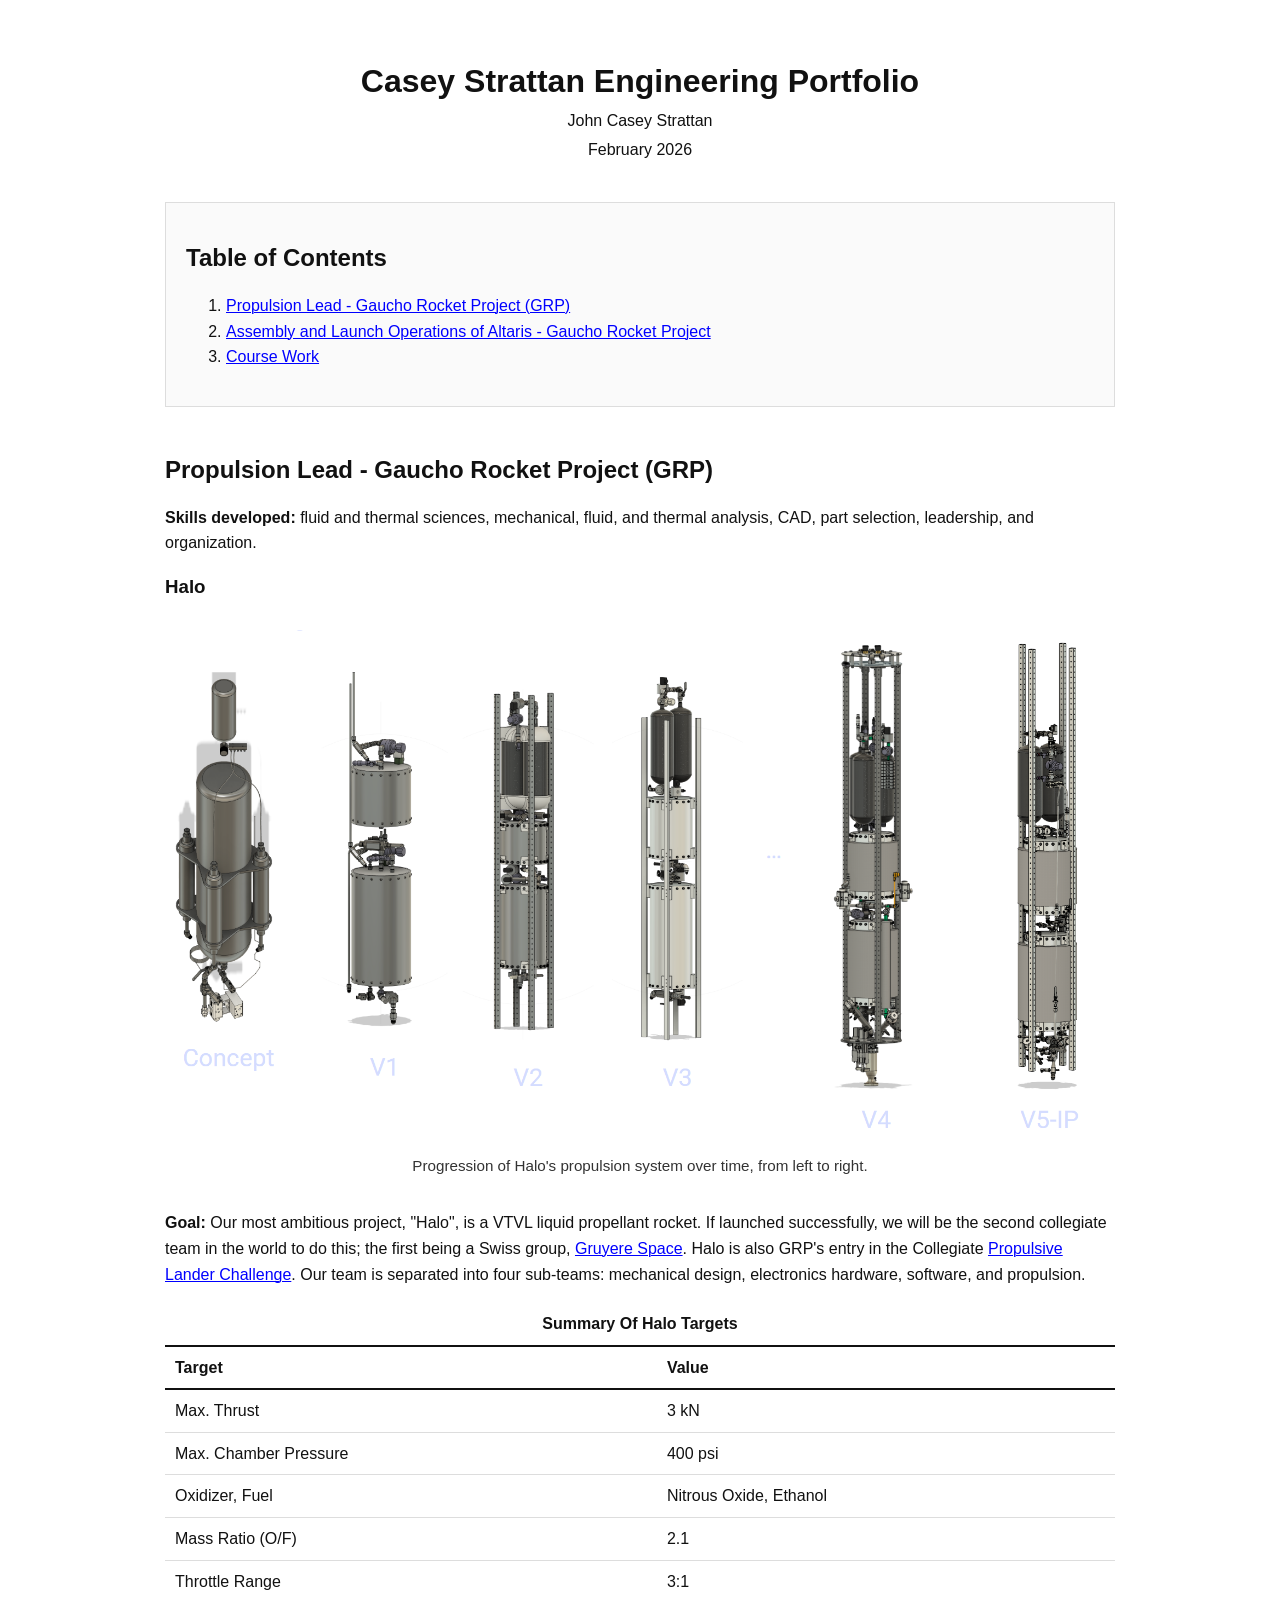
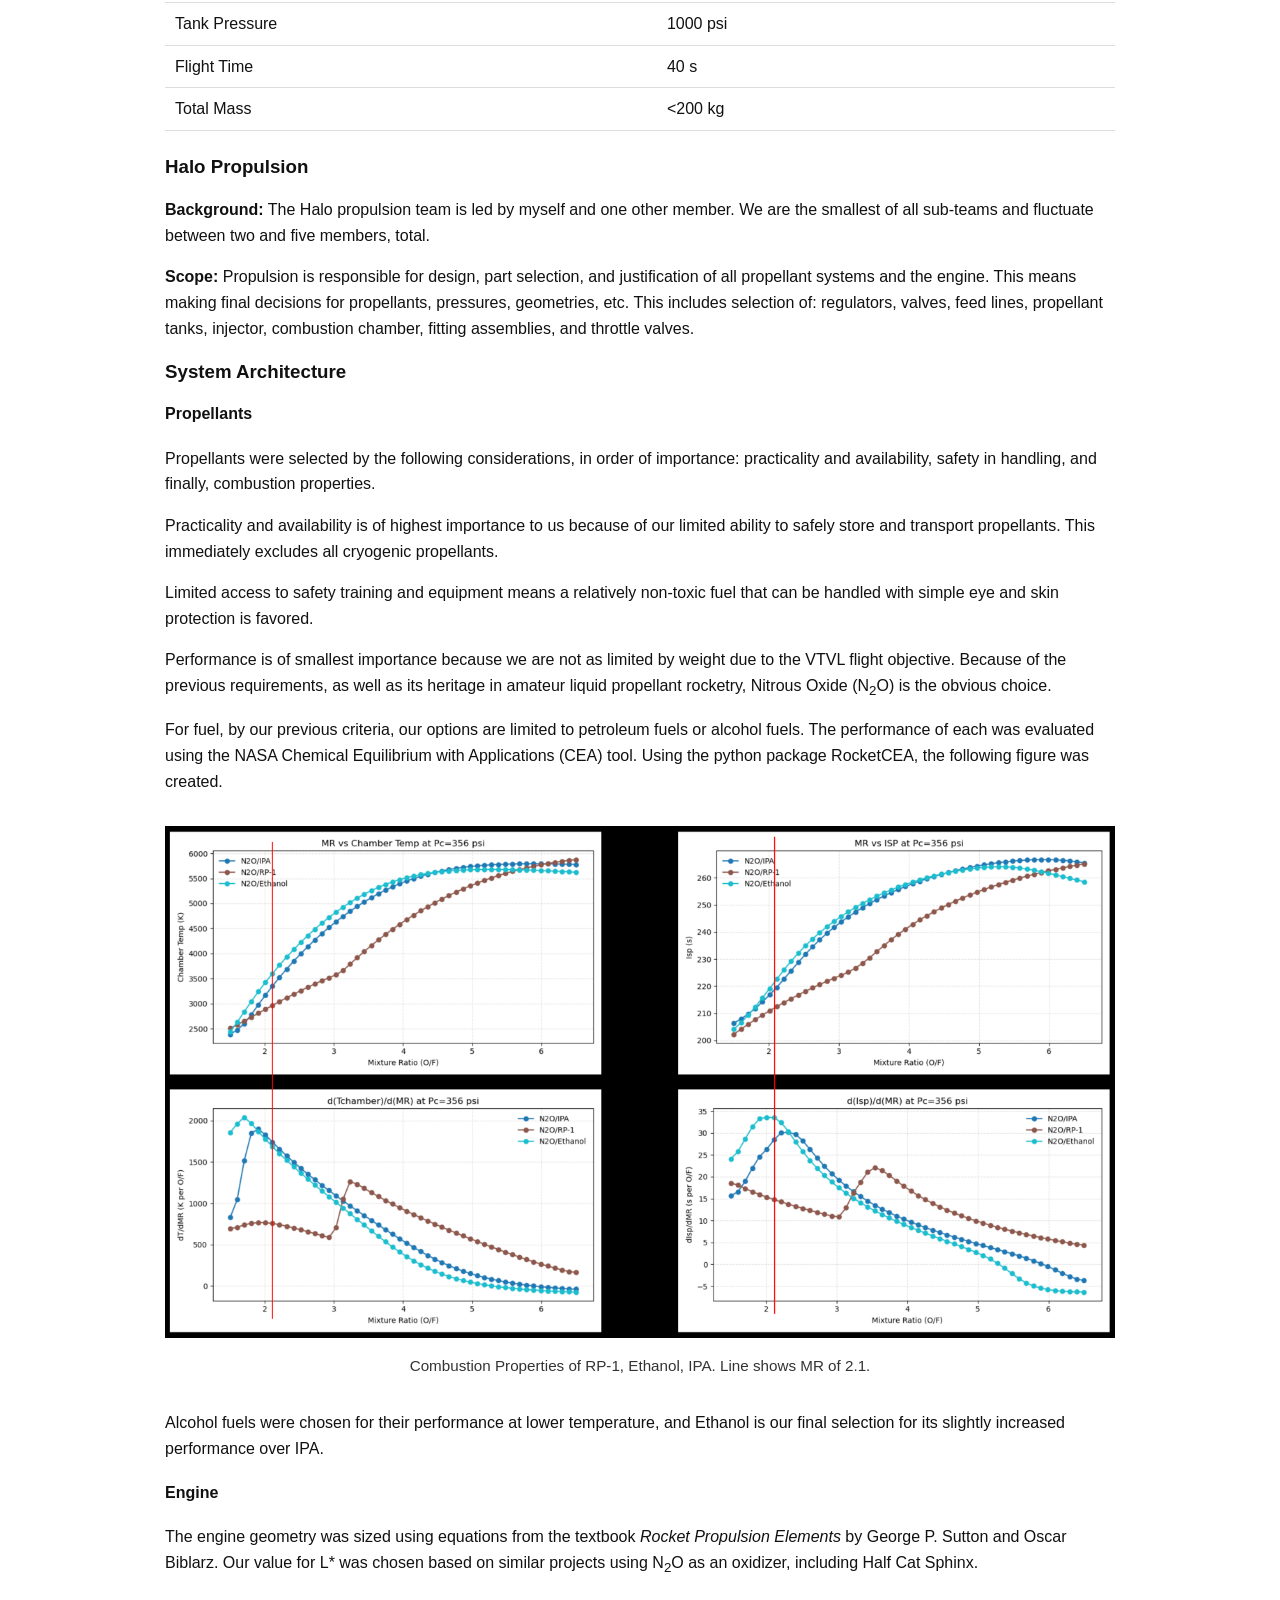
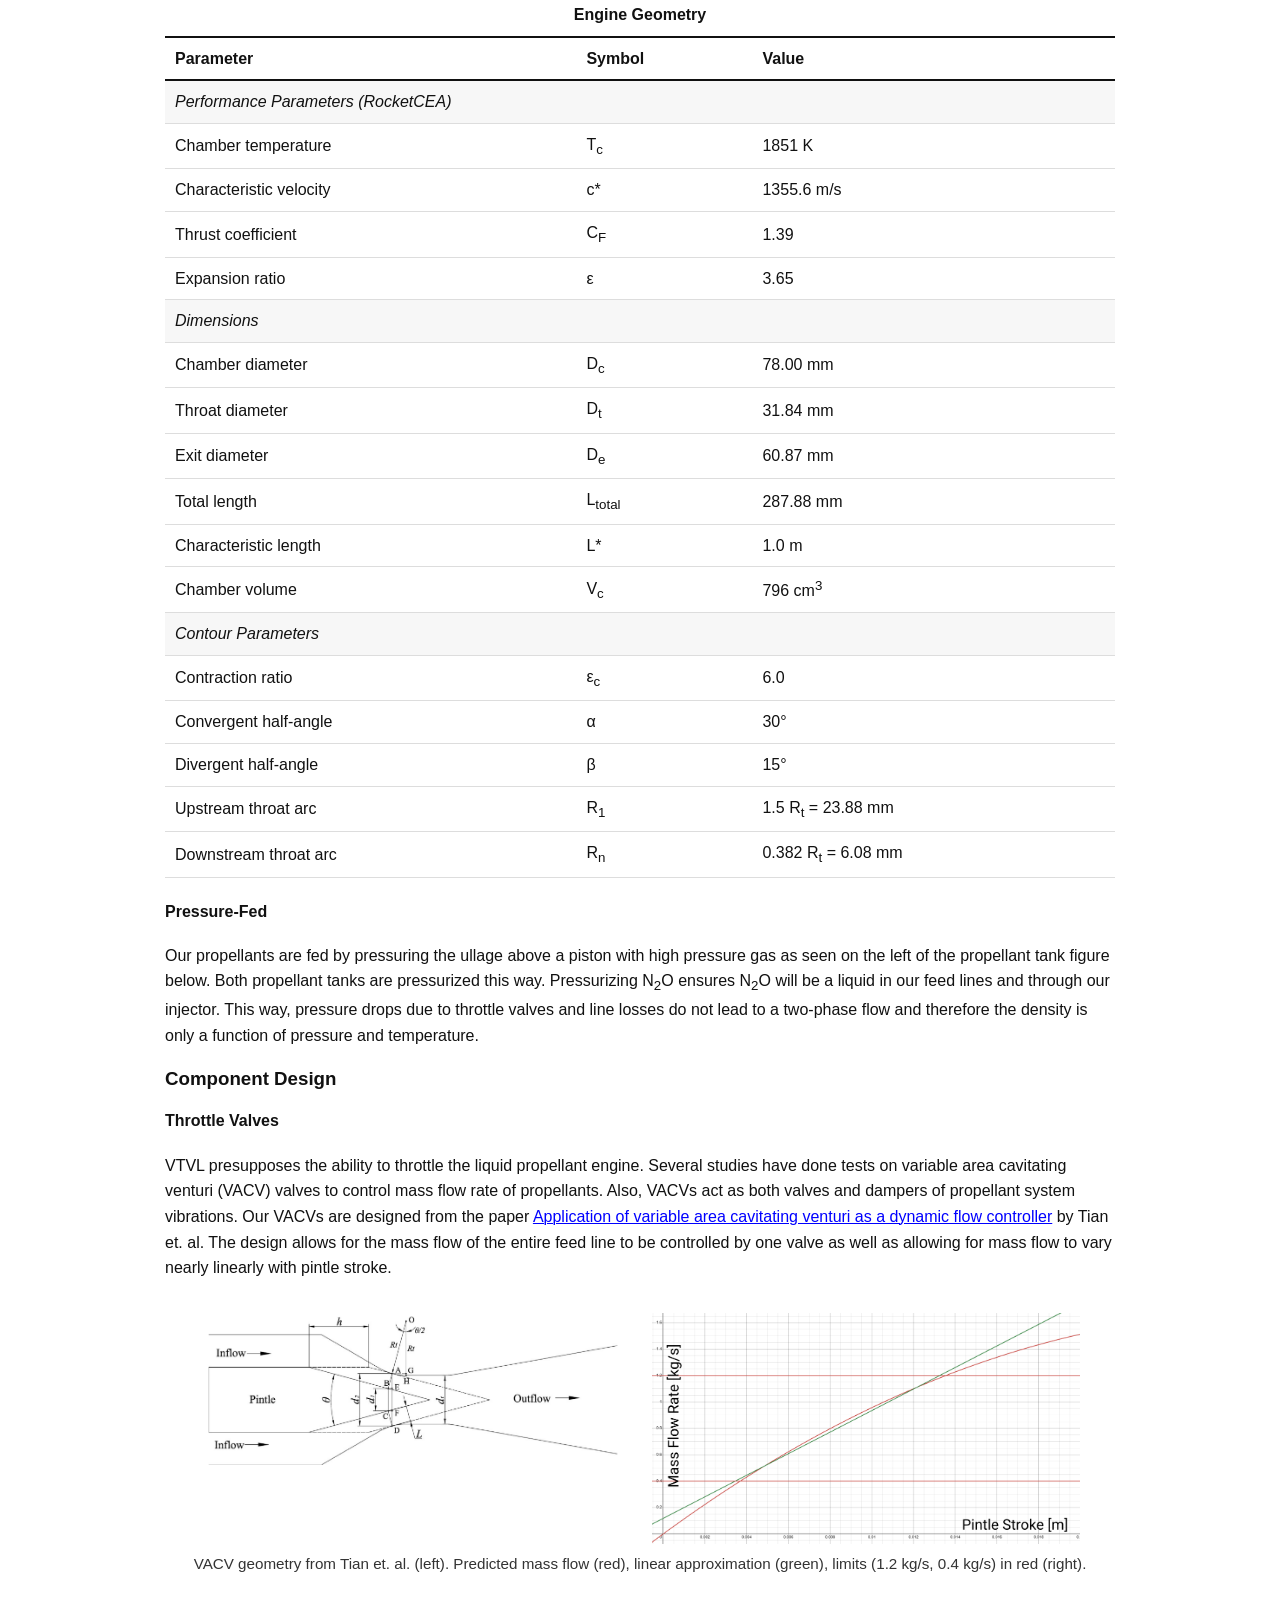
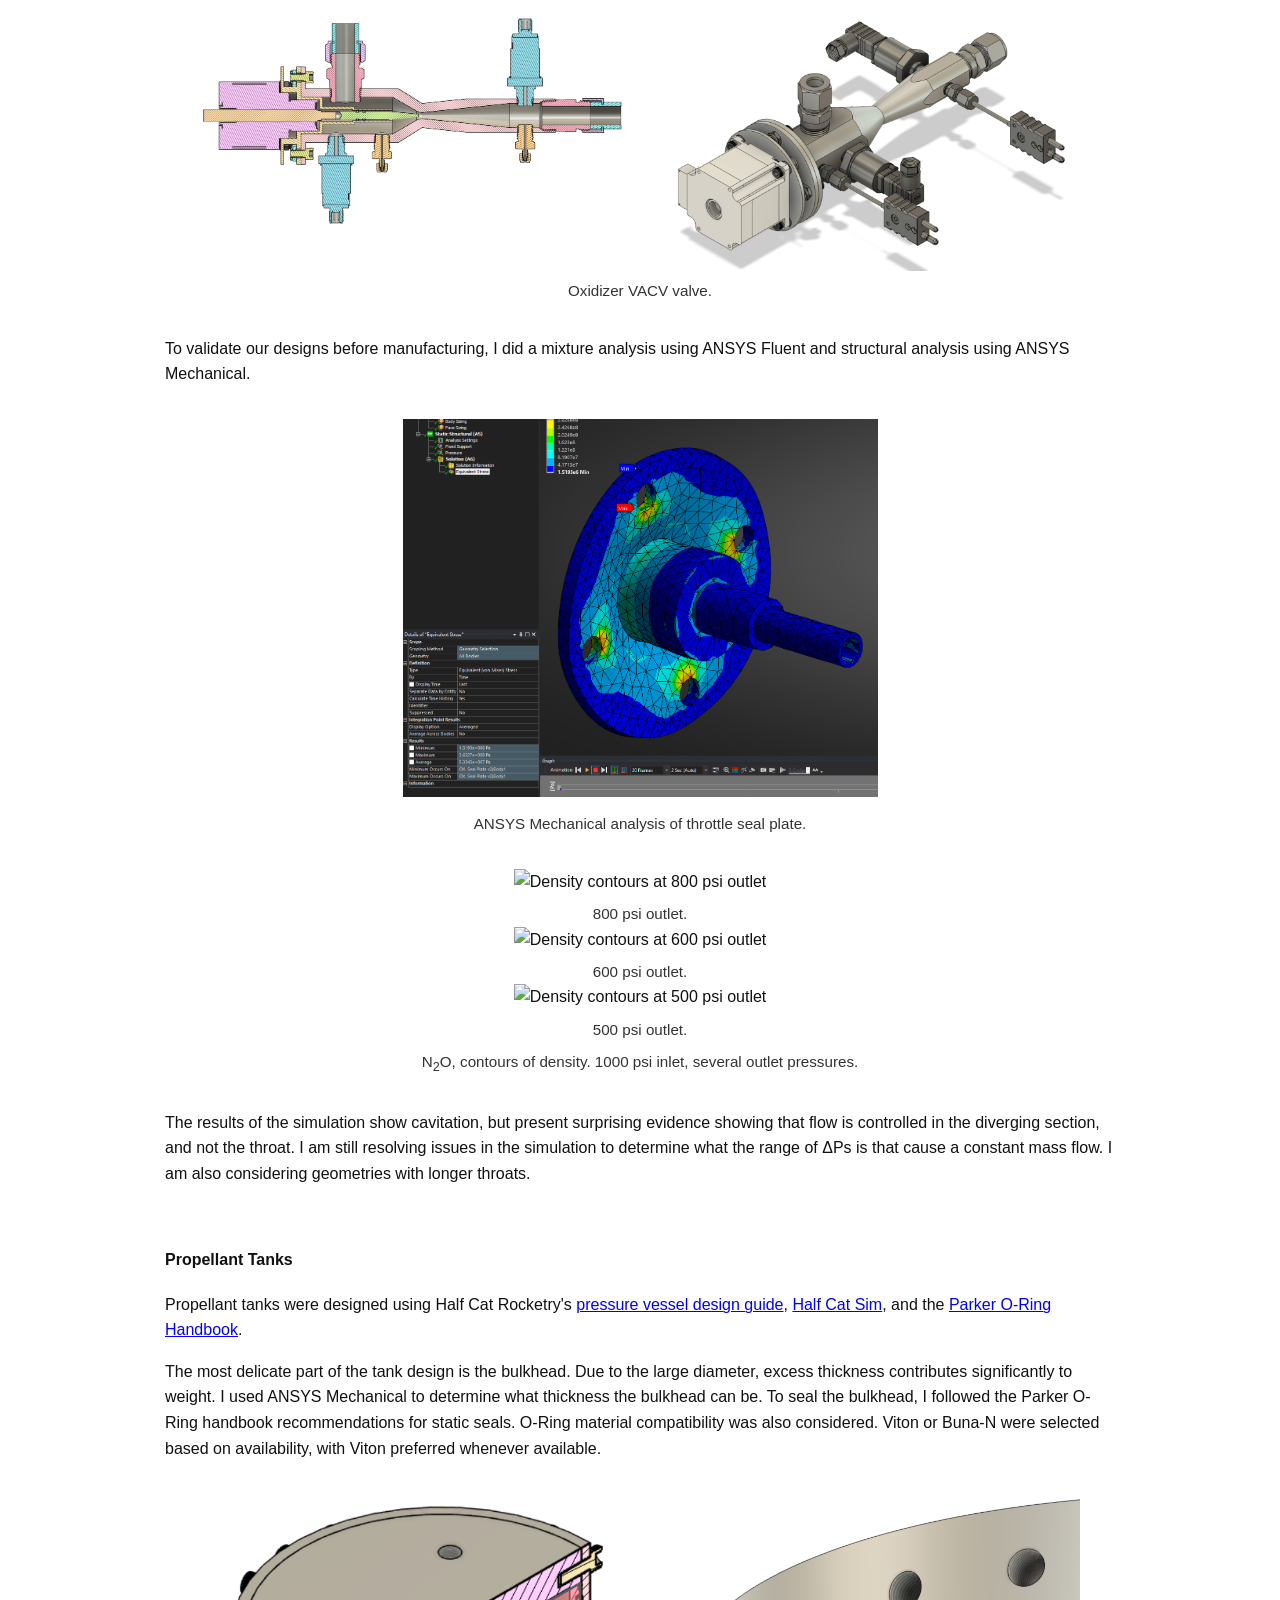
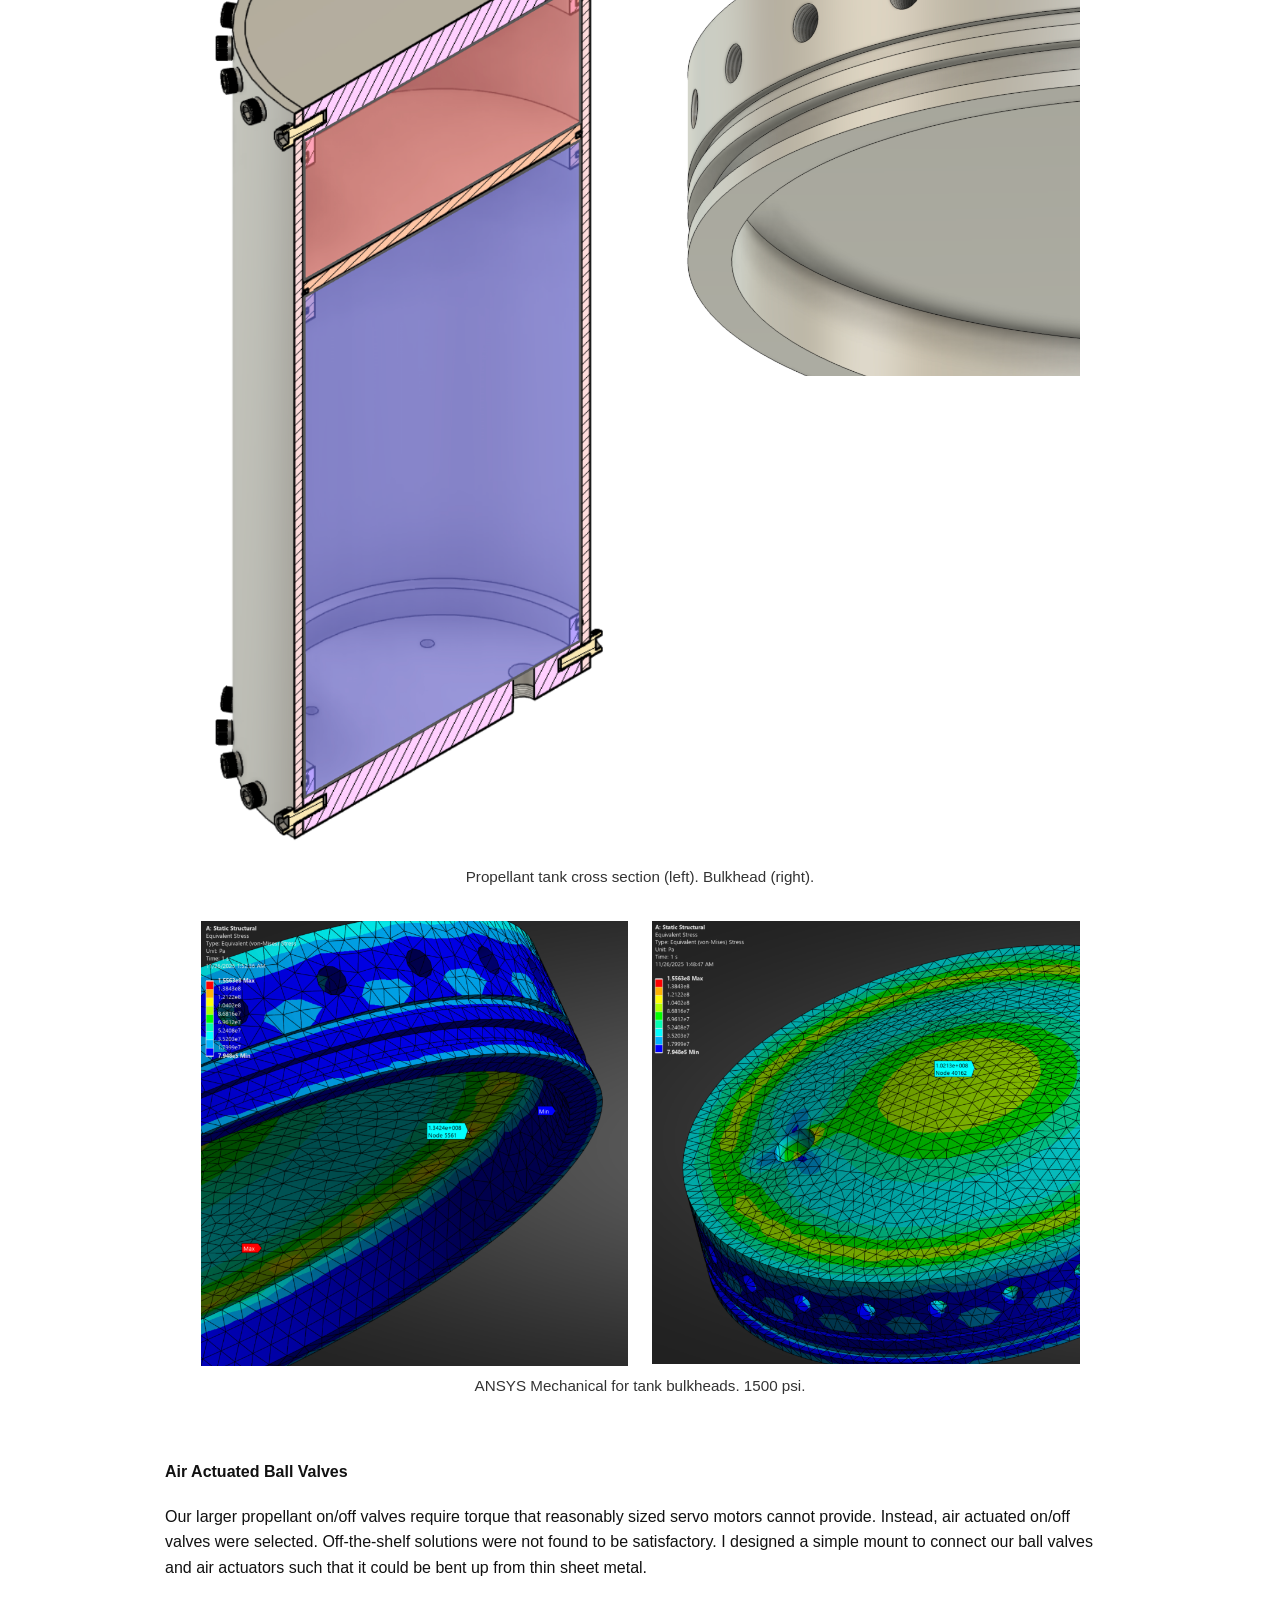
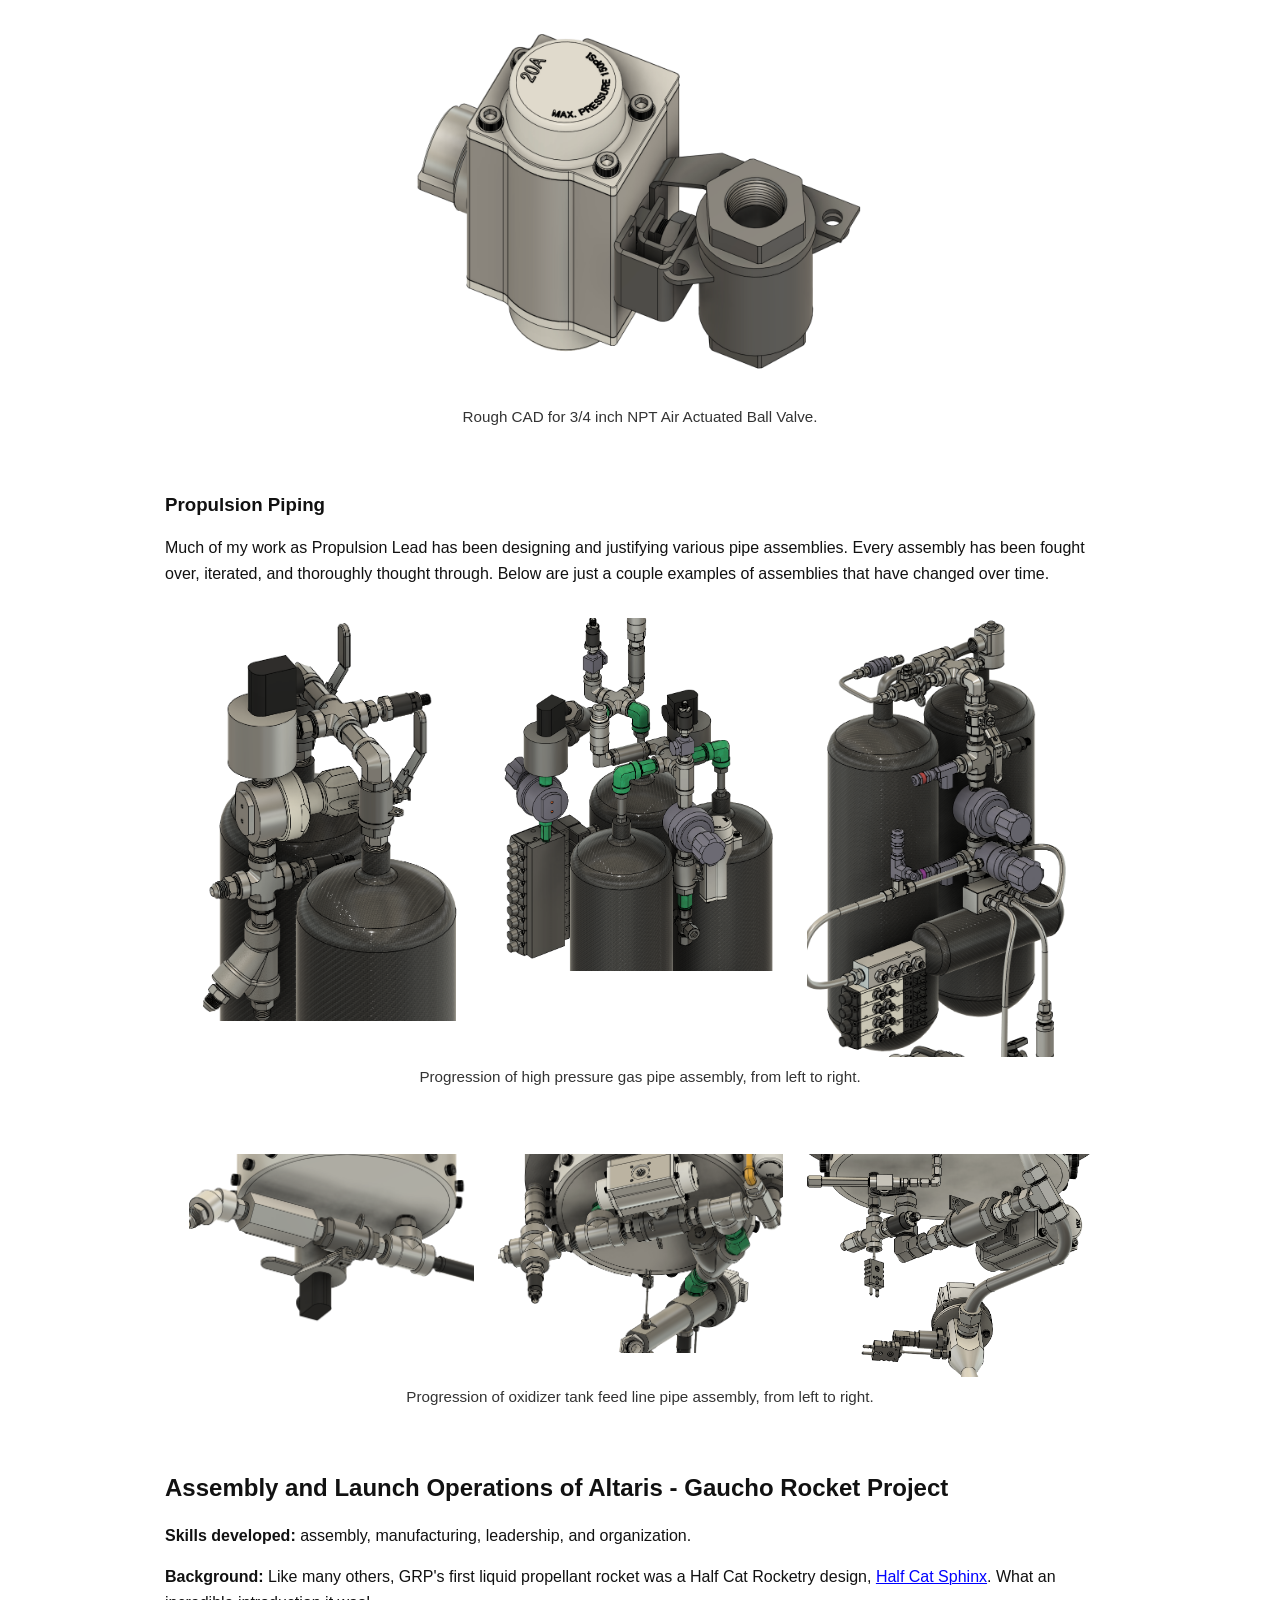
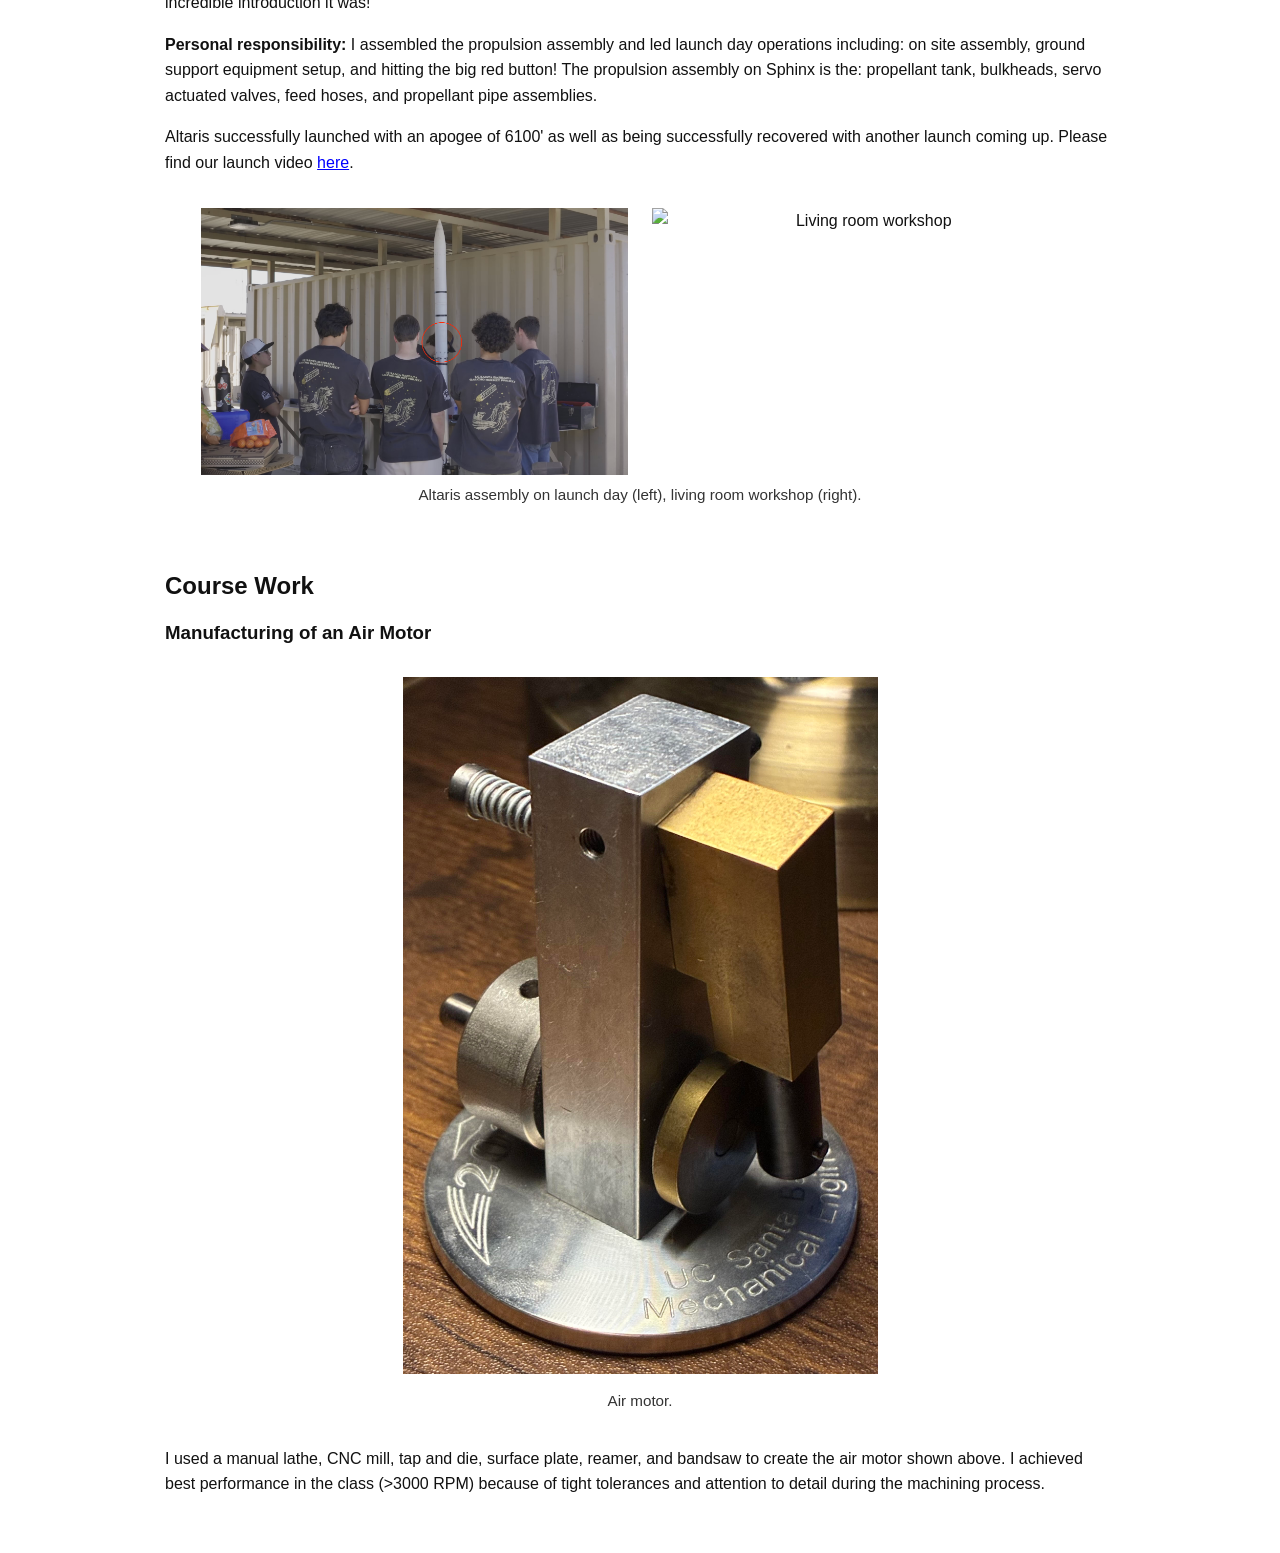
==== index.html @ bf88a347 "Create index.html" ====
<!DOCTYPE html>
<html lang="en">
<head>
  <meta charset="UTF-8" />
  <meta name="viewport" content="width=device-width, initial-scale=1.0" />
  <title>Casey Strattan Engineering Portfolio</title>
  <style>
    body {
      font-family: Arial, Helvetica, sans-serif;
      line-height: 1.6;
      max-width: 950px;
      margin: 0 auto;
      padding: 40px 24px;
      color: #111;
      background: #fff;
    }

    h1, h2, h3, h4 {
      line-height: 1.25;
    }

    h1 {
      text-align: center;
      margin-bottom: 0.2em;
    }

    .author, .date {
      text-align: center;
      margin: 0.2em 0;
    }

    .toc {
      margin: 40px 0;
      padding: 20px;
      border: 1px solid #ddd;
      background: #fafafa;
    }

    .toc a, a {
      color: blue;
      text-decoration: underline;
      text-decoration-thickness: 1px;
    }

    section {
      margin-top: 48px;
    }

    figure {
      margin: 32px auto;
      text-align: center;
    }

    img {
      max-width: 100%;
      height: auto;
    }

    figcaption {
      margin-top: 8px;
      font-size: 0.95rem;
      color: #333;
    }

    .image-row {
      display: flex;
      gap: 24px;
      justify-content: center;
      align-items: flex-start;
      flex-wrap: wrap;
    }

    .image-row img {
      flex: 1 1 250px;
      max-width: 45%;
    }

    .image-row.three img {
      max-width: 30%;
    }

    table {
      width: 100%;
      border-collapse: collapse;
      margin: 24px 0;
    }

    caption {
      caption-side: top;
      font-weight: bold;
      margin-bottom: 8px;
    }

    th, td {
      text-align: left;
      padding: 8px 10px;
      border-bottom: 1px solid #ddd;
    }

    thead th {
      border-top: 2px solid #111;
      border-bottom: 2px solid #111;
    }

    .group-row td {
      font-style: italic;
      border-top: 1px solid #111;
      background: #f7f7f7;
    }

    .page-break {
      break-before: page;
      margin-top: 64px;
    }

    @media print {
      body {
        max-width: none;
        padding: 0.75in;
      }

      .page-break {
        break-before: page;
      }
    }
  </style>
</head>
<body>
  <header>
    <h1>Casey Strattan Engineering Portfolio</h1>
    <p class="author">John Casey Strattan</p>
    <p class="date">February 2026</p>
  </header>

  <nav class="toc">
    <h2>Table of Contents</h2>
    <ol>
      <li><a href="#grp">Propulsion Lead - Gaucho Rocket Project (GRP)</a></li>
      <li><a href="#altaris">Assembly and Launch Operations of Altaris - Gaucho Rocket Project</a></li>
      <li><a href="#course-work">Course Work</a></li>
    </ol>
  </nav>

  <section id="grp">
    <h2>Propulsion Lead - Gaucho Rocket Project (GRP)</h2>
    <p><strong>Skills developed:</strong> fluid and thermal sciences, mechanical, fluid, and thermal analysis, CAD, part selection, leadership, and organization.</p>

    <h3>Halo</h3>
    <figure>
      <img src="Halo Progresson.png" alt="Progression of Halo's propulsion system over time" />
      <figcaption>Progression of Halo's propulsion system over time, from left to right.</figcaption>
    </figure>

    <p><strong>Goal:</strong> Our most ambitious project, "Halo", is a VTVL liquid propellant rocket. If launched successfully, we will be the second collegiate team in the world to do this; the first being a Swiss group, <a href="https://gruyerespaceprogram.ch/">Gruyere Space</a>. Halo is also GRP's entry in the Collegiate <a href="https://landerchallenge.space/">Propulsive Lander Challenge</a>. Our team is separated into four sub-teams: mechanical design, electronics hardware, software, and propulsion.</p>

    <table>
      <caption>Summary Of Halo Targets</caption>
      <thead>
        <tr>
          <th>Target</th>
          <th>Value</th>
        </tr>
      </thead>
      <tbody>
        <tr><td>Max. Thrust</td><td>3 kN</td></tr>
        <tr><td>Max. Chamber Pressure</td><td>400 psi</td></tr>
        <tr><td>Oxidizer, Fuel</td><td>Nitrous Oxide, Ethanol</td></tr>
        <tr><td>Mass Ratio (O/F)</td><td>2.1</td></tr>
        <tr><td>Throttle Range</td><td>3:1</td></tr>
        <tr><td>Tank Pressure</td><td>1000 psi</td></tr>
        <tr><td>Flight Time</td><td>40 s</td></tr>
        <tr><td>Total Mass</td><td>&lt;200 kg</td></tr>
      </tbody>
    </table>

    <h3>Halo Propulsion</h3>
    <p><strong>Background:</strong> The Halo propulsion team is led by myself and one other member. We are the smallest of all sub-teams and fluctuate between two and five members, total.</p>

    <p><strong>Scope:</strong> Propulsion is responsible for design, part selection, and justification of all propellant systems and the engine. This means making final decisions for propellants, pressures, geometries, etc. This includes selection of: regulators, valves, feed lines, propellant tanks, injector, combustion chamber, fitting assemblies, and throttle valves.</p>

    <h3>System Architecture</h3>

    <h4>Propellants</h4>
    <p>Propellants were selected by the following considerations, in order of importance: practicality and availability, safety in handling, and finally, combustion properties.</p>

    <p>Practicality and availability is of highest importance to us because of our limited ability to safely store and transport propellants. This immediately excludes all cryogenic propellants.</p>

    <p>Limited access to safety training and equipment means a relatively non-toxic fuel that can be handled with simple eye and skin protection is favored.</p>

    <p>Performance is of smallest importance because we are not as limited by weight due to the VTVL flight objective. Because of the previous requirements, as well as its heritage in amateur liquid propellant rocketry, Nitrous Oxide (N<sub>2</sub>O) is the obvious choice.</p>

    <p>For fuel, by our previous criteria, our options are limited to petroleum fuels or alcohol fuels. The performance of each was evaluated using the NASA Chemical Equilibrium with Applications (CEA) tool. Using the python package RocketCEA, the following figure was created.</p>

    <figure id="fig-propellants">
      <img src="Screenshot 2026-02-24 at 13.46.35.png" alt="Combustion properties of RP-1, Ethanol, and IPA" />
      <figcaption>Combustion Properties of RP-1, Ethanol, IPA. Line shows MR of 2.1.</figcaption>
    </figure>

    <p>Alcohol fuels were chosen for their performance at lower temperature, and Ethanol is our final selection for its slightly increased performance over IPA.</p>

    <h4>Engine</h4>
    <p>The engine geometry was sized using equations from the textbook <em>Rocket Propulsion Elements</em> by George P. Sutton and Oscar Biblarz. Our value for L* was chosen based on similar projects using N<sub>2</sub>O as an oxidizer, including Half Cat Sphinx.</p>

    <table>
      <caption>Engine Geometry</caption>
      <thead>
        <tr>
          <th>Parameter</th>
          <th>Symbol</th>
          <th>Value</th>
        </tr>
      </thead>
      <tbody>
        <tr class="group-row"><td colspan="3">Performance Parameters (RocketCEA)</td></tr>
        <tr><td>Chamber temperature</td><td>T<sub>c</sub></td><td>1851 K</td></tr>
        <tr><td>Characteristic velocity</td><td>c*</td><td>1355.6 m/s</td></tr>
        <tr><td>Thrust coefficient</td><td>C<sub>F</sub></td><td>1.39</td></tr>
        <tr><td>Expansion ratio</td><td>&epsilon;</td><td>3.65</td></tr>
        <tr class="group-row"><td colspan="3">Dimensions</td></tr>
        <tr><td>Chamber diameter</td><td>D<sub>c</sub></td><td>78.00 mm</td></tr>
        <tr><td>Throat diameter</td><td>D<sub>t</sub></td><td>31.84 mm</td></tr>
        <tr><td>Exit diameter</td><td>D<sub>e</sub></td><td>60.87 mm</td></tr>
        <tr><td>Total length</td><td>L<sub>total</sub></td><td>287.88 mm</td></tr>
        <tr><td>Characteristic length</td><td>L*</td><td>1.0 m</td></tr>
        <tr><td>Chamber volume</td><td>V<sub>c</sub></td><td>796 cm<sup>3</sup></td></tr>
        <tr class="group-row"><td colspan="3">Contour Parameters</td></tr>
        <tr><td>Contraction ratio</td><td>&epsilon;<sub>c</sub></td><td>6.0</td></tr>
        <tr><td>Convergent half-angle</td><td>&alpha;</td><td>30&deg;</td></tr>
        <tr><td>Divergent half-angle</td><td>&beta;</td><td>15&deg;</td></tr>
        <tr><td>Upstream throat arc</td><td>R<sub>1</sub></td><td>1.5 R<sub>t</sub> = 23.88 mm</td></tr>
        <tr><td>Downstream throat arc</td><td>R<sub>n</sub></td><td>0.382 R<sub>t</sub> = 6.08 mm</td></tr>
      </tbody>
    </table>

    <h4>Pressure-Fed</h4>
    <p>Our propellants are fed by pressuring the ullage above a piston with high pressure gas as seen on the left of the propellant tank figure below. Both propellant tanks are pressurized this way. Pressurizing N<sub>2</sub>O ensures N<sub>2</sub>O will be a liquid in our feed lines and through our injector. This way, pressure drops due to throttle valves and line losses do not lead to a two-phase flow and therefore the density is only a function of pressure and temperature.</p>

    <h3>Component Design</h3>

    <h4>Throttle Valves</h4>
    <p>VTVL presupposes the ability to throttle the liquid propellant engine. Several studies have done tests on variable area cavitating venturi (VACV) valves to control mass flow rate of propellants. Also, VACVs act as both valves and dampers of propellant system vibrations. Our VACVs are designed from the paper <a href="https://www.sciencedirect.com/science/article/pii/S0955598614000582">Application of variable area cavitating venturi as a dynamic flow controller</a> by Tian et. al. The design allows for the mass flow of the entire feed line to be controlled by one valve as well as allowing for mass flow to vary nearly linearly with pintle stroke.</p>

    <figure>
      <div class="image-row">
        <img src="Throttle Valve Geom..png" alt="VACV geometry from Tian et al." />
        <img src="Throttle Valve Graph.png" alt="Predicted mass flow graph" />
      </div>
      <figcaption>VACV geometry from Tian et. al. (left). Predicted mass flow (red), linear approximation (green), limits (1.2 kg/s, 0.4 kg/s) in red (right).</figcaption>
    </figure>

    <figure>
      <div class="image-row">
        <img src="Throttle Valve 2D.png" alt="Oxidizer VACV 2D view" />
        <img src="Throttle Valve 3D.png" alt="Oxidizer VACV 3D view" />
      </div>
      <figcaption>Oxidizer VACV valve.</figcaption>
    </figure>

    <p>To validate our designs before manufacturing, I did a mixture analysis using ANSYS Fluent and structural analysis using ANSYS Mechanical.</p>

    <figure>
      <img src="Venturi Seal Plate FEA.png" alt="ANSYS Mechanical analysis of throttle seal plate" style="max-width: 50%;" />
      <figcaption>ANSYS Mechanical analysis of throttle seal plate.</figcaption>
    </figure>

    <figure>
      <img src="Density Contours 800 psi out, geom. 1.png" alt="Density contours at 800 psi outlet" />
      <figcaption>800 psi outlet.</figcaption>
      <img src="Density Contours 600 psi out, geom. 1.png" alt="Density contours at 600 psi outlet" />
      <figcaption>600 psi outlet.</figcaption>
      <img src="Density Contours 500 psi out, geom. 1.png" alt="Density contours at 500 psi outlet" />
      <figcaption>500 psi outlet.</figcaption>
      <figcaption>N<sub>2</sub>O, contours of density. 1000 psi inlet, several outlet pressures.</figcaption>
    </figure>

    <p>The results of the simulation show cavitation, but present surprising evidence showing that flow is controlled in the diverging section, and not the throat. I am still resolving issues in the simulation to determine what the range of &Delta;Ps is that cause a constant mass flow. I am also considering geometries with longer throats.</p>

    <h4 class="page-break">Propellant Tanks</h4>
    <p>Propellant tanks were designed using Half Cat Rocketry's <a href="https://www.halfcatrocketry.com/propellant-tank">pressure vessel design guide</a>, <a href="https://www.halfcatrocketry.com/halfcatsim">Half Cat Sim</a>, and the <a href="https://www.parker.com/content/dam/Parker-com/Literature/O-Ring-Division-Literature/ORD-5700.pdf">Parker O-Ring Handbook</a>.</p>

    <p>The most delicate part of the tank design is the bulkhead. Due to the large diameter, excess thickness contributes significantly to weight. I used ANSYS Mechanical to determine what thickness the bulkhead can be. To seal the bulkhead, I followed the Parker O-Ring handbook recommendations for static seals. O-Ring material compatibility was also considered. Viton or Buna-N were selected based on availability, with Viton preferred whenever available.</p>

    <figure id="fig-propellanttank">
      <div class="image-row">
        <img src="Screenshot 2026-02-24 at 14.37.14.png" alt="Propellant tank cross section" />
        <img src="Screenshot 2026-02-24 at 15.42.40.png" alt="Bulkhead" />
      </div>
      <figcaption>Propellant tank cross section (left). Bulkhead (right).</figcaption>
    </figure>

    <figure>
      <div class="image-row">
        <img src="Screenshot 2026-02-24 at 15.29.55.png" alt="ANSYS Mechanical result for tank bulkhead" />
        <img src="Screenshot 2026-02-24 at 15.30.13.png" alt="ANSYS Mechanical result for tank bulkhead" />
      </div>
      <figcaption>ANSYS Mechanical for tank bulkheads. 1500 psi.</figcaption>
    </figure>

    <h4 class="page-break">Air Actuated Ball Valves</h4>
    <p>Our larger propellant on/off valves require torque that reasonably sized servo motors cannot provide. Instead, air actuated on/off valves were selected. Off-the-shelf solutions were not found to be satisfactory. I designed a simple mount to connect our ball valves and air actuators such that it could be bent up from thin sheet metal.</p>

    <figure>
      <img src="Screenshot 2026-02-24 at 15.37.18.png" alt="CAD for 3/4 inch NPT air actuated ball valve" style="max-width: 50%;" />
      <figcaption>Rough CAD for 3/4 inch NPT Air Actuated Ball Valve.</figcaption>
    </figure>

    <h3 class="page-break">Propulsion Piping</h3>
    <p>Much of my work as Propulsion Lead has been designing and justifying various pipe assemblies. Every assembly has been fought over, iterated, and thoroughly thought through. Below are just a couple examples of assemblies that have changed over time.</p>

    <figure>
      <div class="image-row three">
        <img src="HP Assy. V3.png" alt="High pressure gas pipe assembly version 3" />
        <img src="HP Assy. V4.png" alt="High pressure gas pipe assembly version 4" />
        <img src="HP Assy. V5.png" alt="High pressure gas pipe assembly version 5" />
      </div>
      <figcaption>Progression of high pressure gas pipe assembly, from left to right.</figcaption>
    </figure>

    <figure class="page-break">
      <div class="image-row three">
        <img src="Ox. Drain V3.png" alt="Oxidizer tank feed line pipe assembly version 3" />
        <img src="Ox. Drain V4.png" alt="Oxidizer tank feed line pipe assembly version 4" />
        <img src="Ox. Drain V5.png" alt="Oxidizer tank feed line pipe assembly version 5" />
      </div>
      <figcaption>Progression of oxidizer tank feed line pipe assembly, from left to right.</figcaption>
    </figure>
  </section>

  <section id="altaris" class="page-break">
    <h2>Assembly and Launch Operations of Altaris - Gaucho Rocket Project</h2>

    <p><strong>Skills developed:</strong> assembly, manufacturing, leadership, and organization.</p>

    <p><strong>Background:</strong> Like many others, GRP's first liquid propellant rocket was a Half Cat Rocketry design, <a href="https://www.halfcatrocketry.com/mojave-sphinx">Half Cat Sphinx</a>. What an incredible introduction it was!</p>

    <p><strong>Personal responsibility:</strong> I assembled the propulsion assembly and led launch day operations including: on site assembly, ground support equipment setup, and hitting the big red button! The propulsion assembly on Sphinx is the: propellant tank, bulkheads, servo actuated valves, feed hoses, and propellant pipe assemblies.</p>

    <p>Altaris successfully launched with an apogee of 6100' as well as being successfully recovered with another launch coming up. Please find our launch video <a href="https://www.youtube.com/shorts/XH0TOY5dTvA">here</a>.</p>

    <figure>
      <div class="image-row">
        <img src="Screenshot 2026-02-24 at 16.18.28.png" alt="Altaris assembly on launch day" />
        <img src="Screenshot 2026-02-24 at 16.15.08.png" alt="Living room workshop" />
      </div>
      <figcaption>Altaris assembly on launch day (left), living room workshop (right).</figcaption>
    </figure>
  </section>

  <section id="course-work" class="page-break">
    <h2>Course Work</h2>

    <h3>Manufacturing of an Air Motor</h3>
    <figure id="fig-airmotor">
      <img src="ME12S Project.jpg" alt="Air motor" style="max-width: 50%;" />
      <figcaption>Air motor.</figcaption>
    </figure>

    <p>I used a manual lathe, CNC mill, tap and die, surface plate, reamer, and bandsaw to create the air motor shown above. I achieved best performance in the class (&gt;3000 RPM) because of tight tolerances and attention to detail during the machining process.</p>
  </section>
</body>
</html>
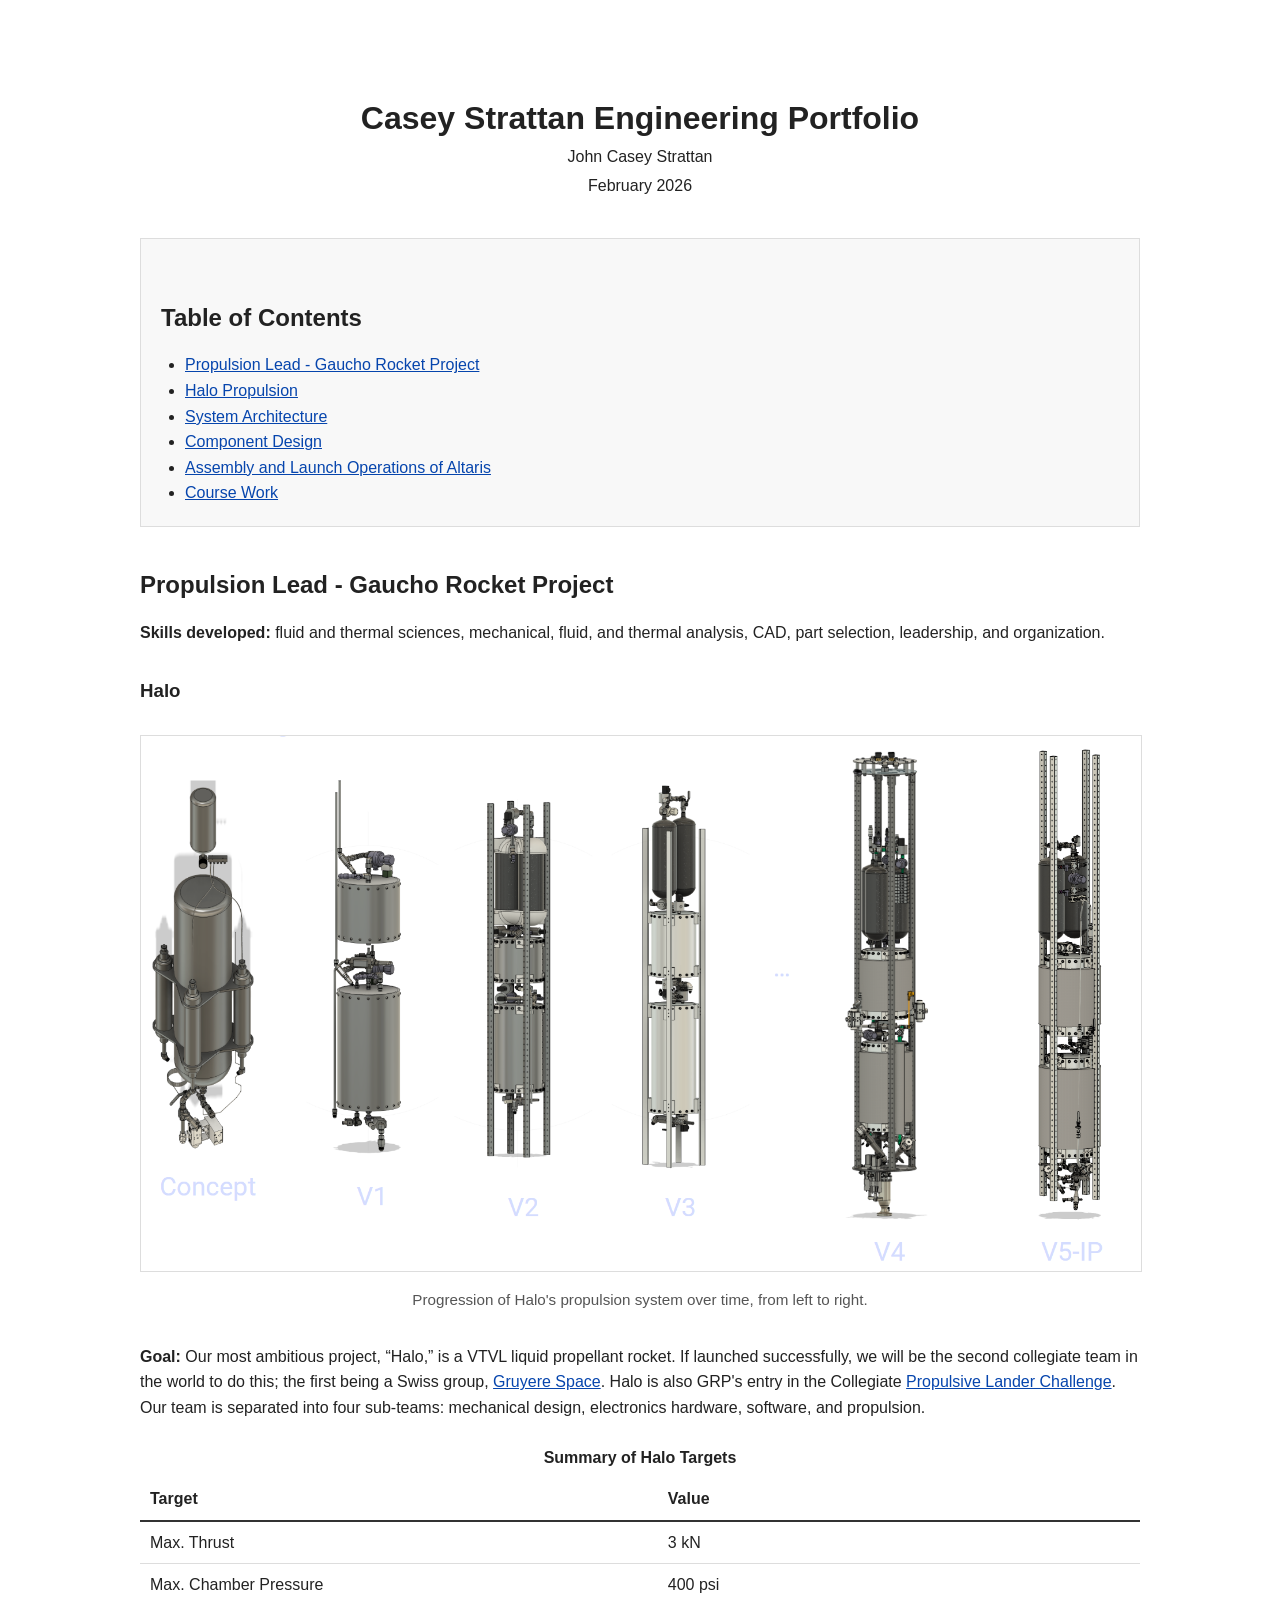
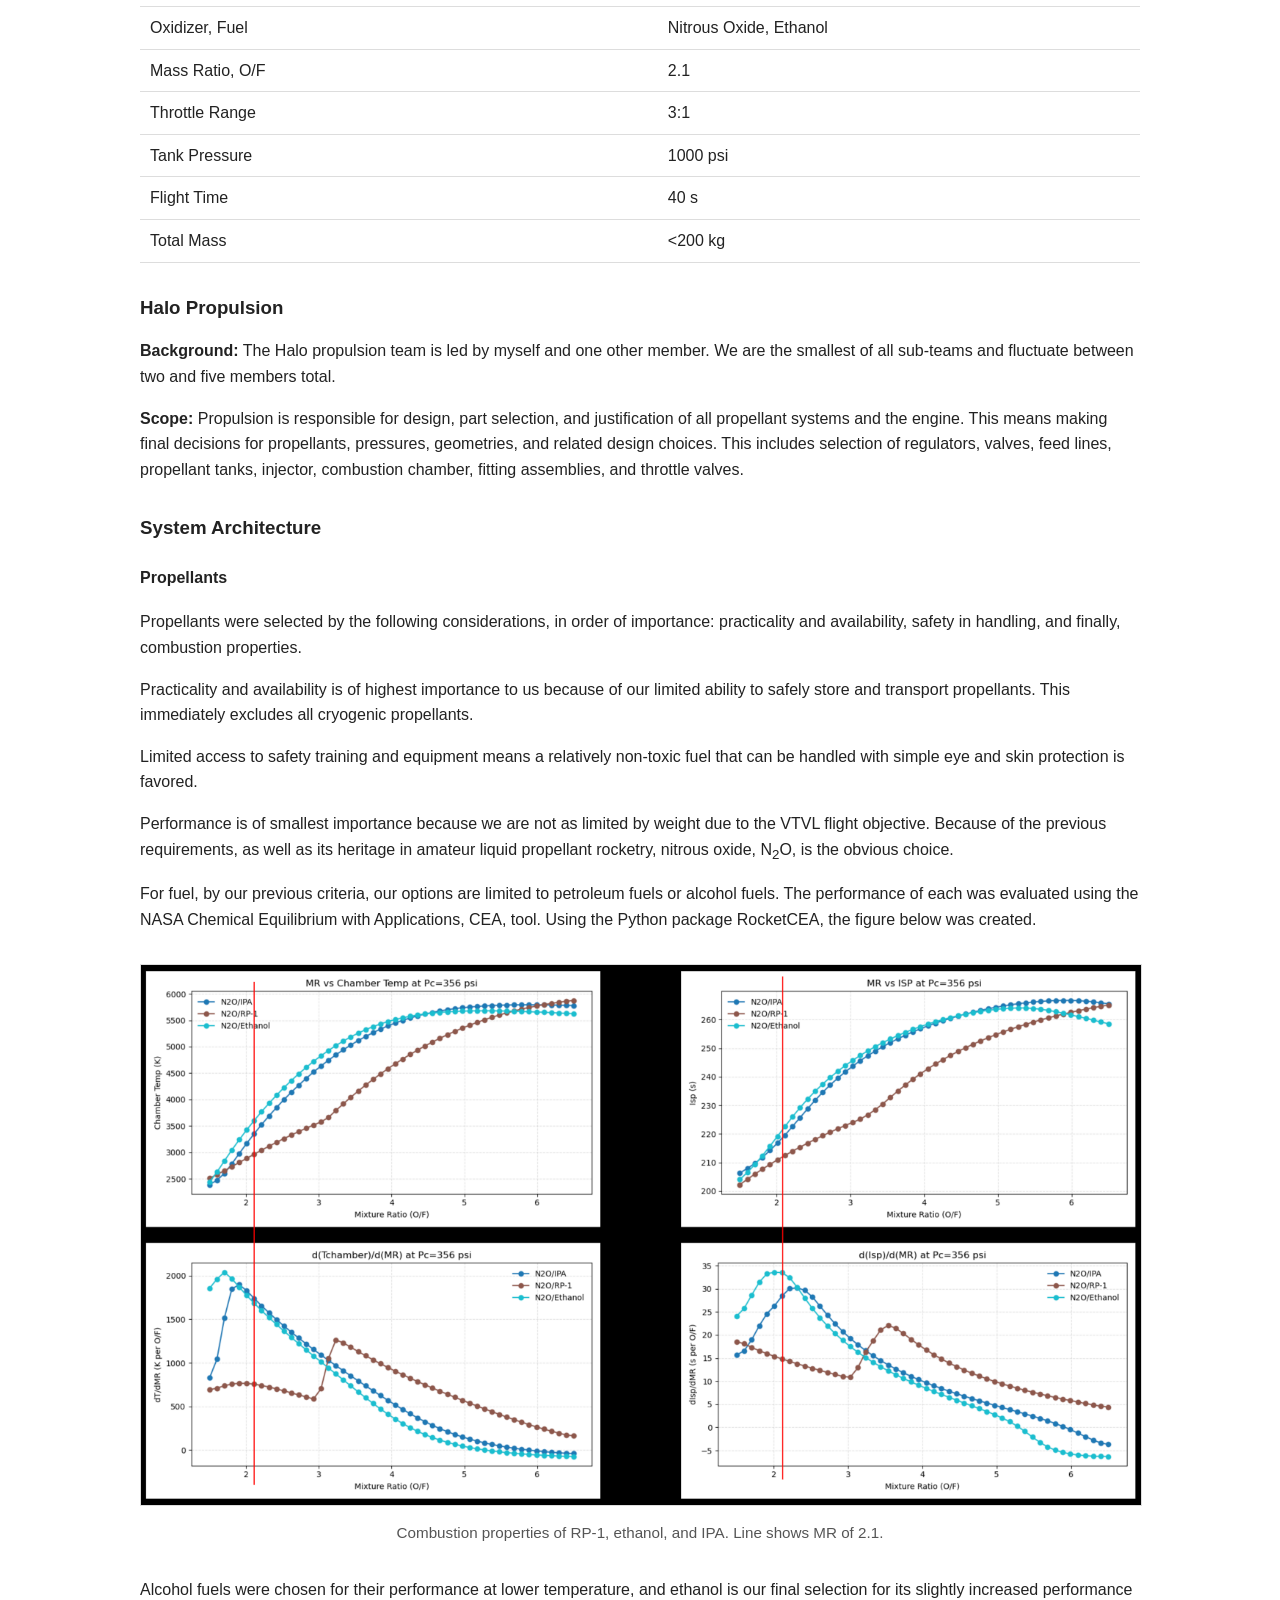
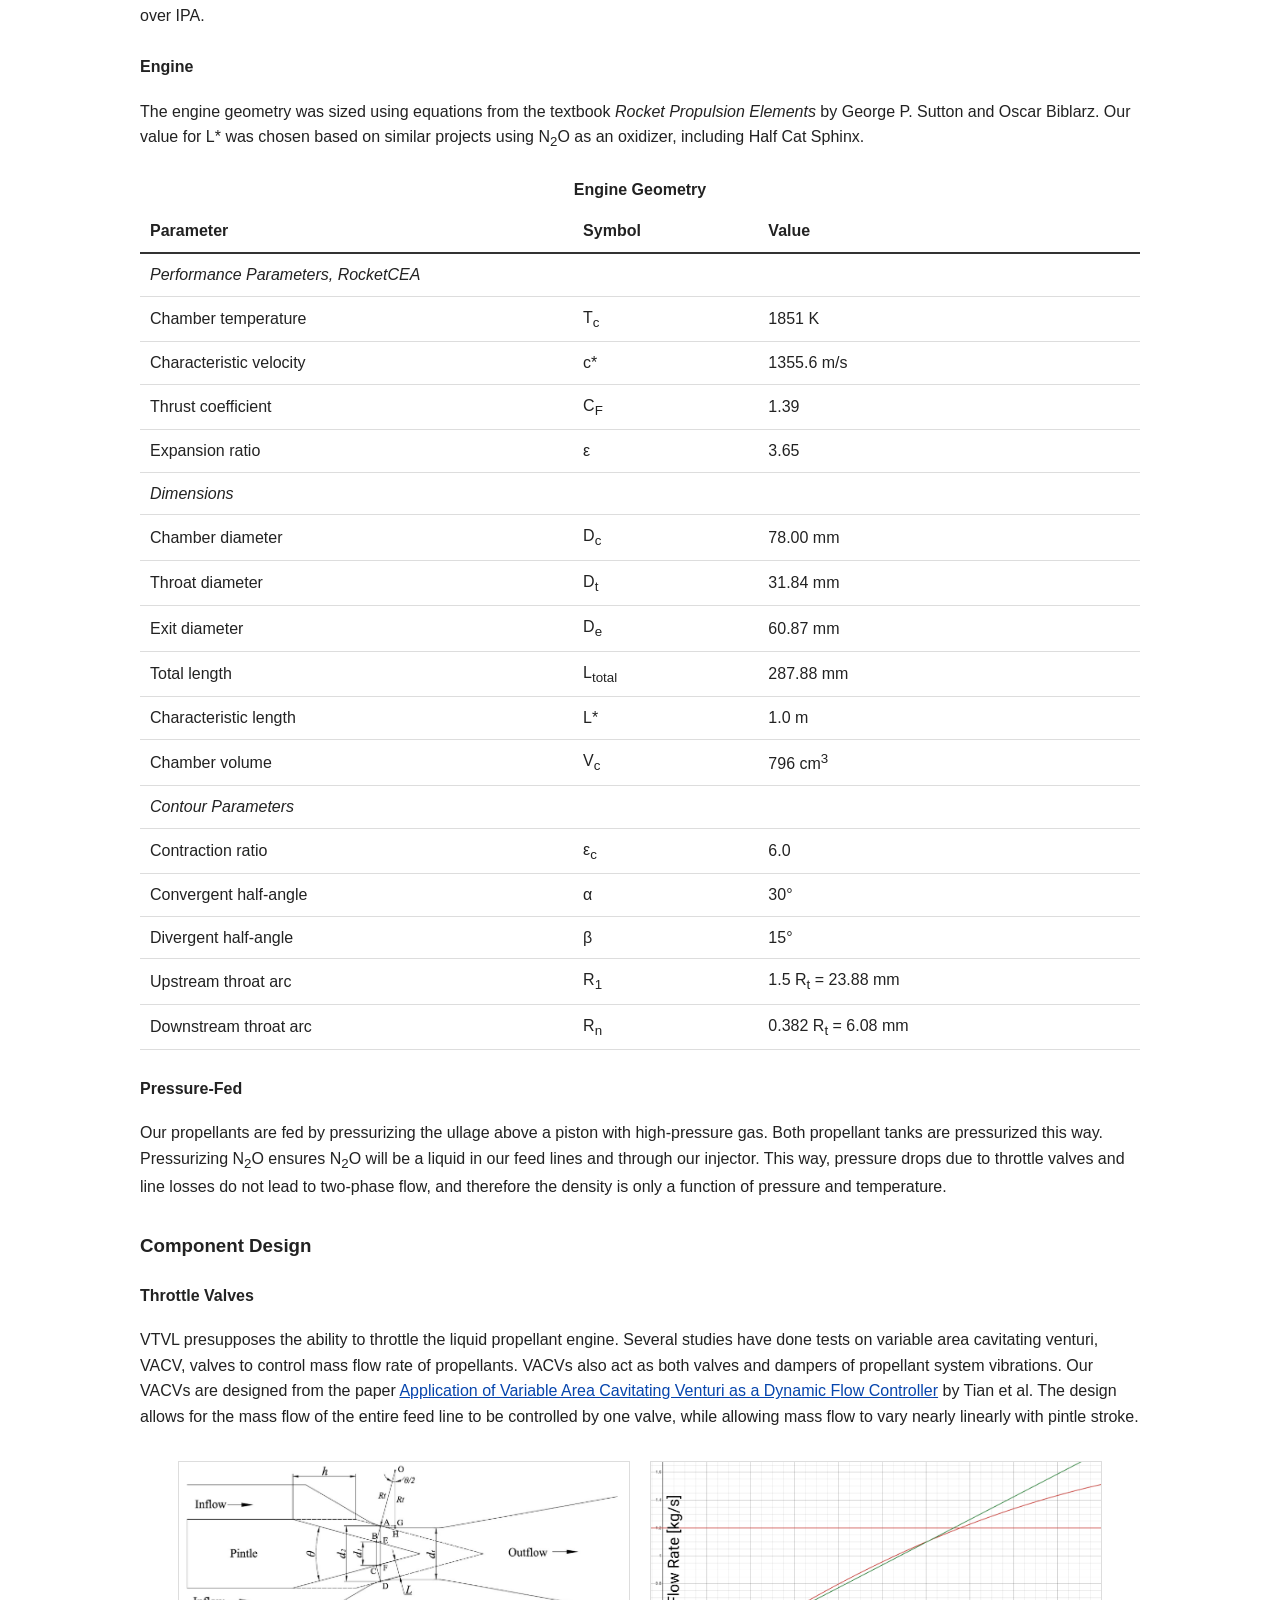
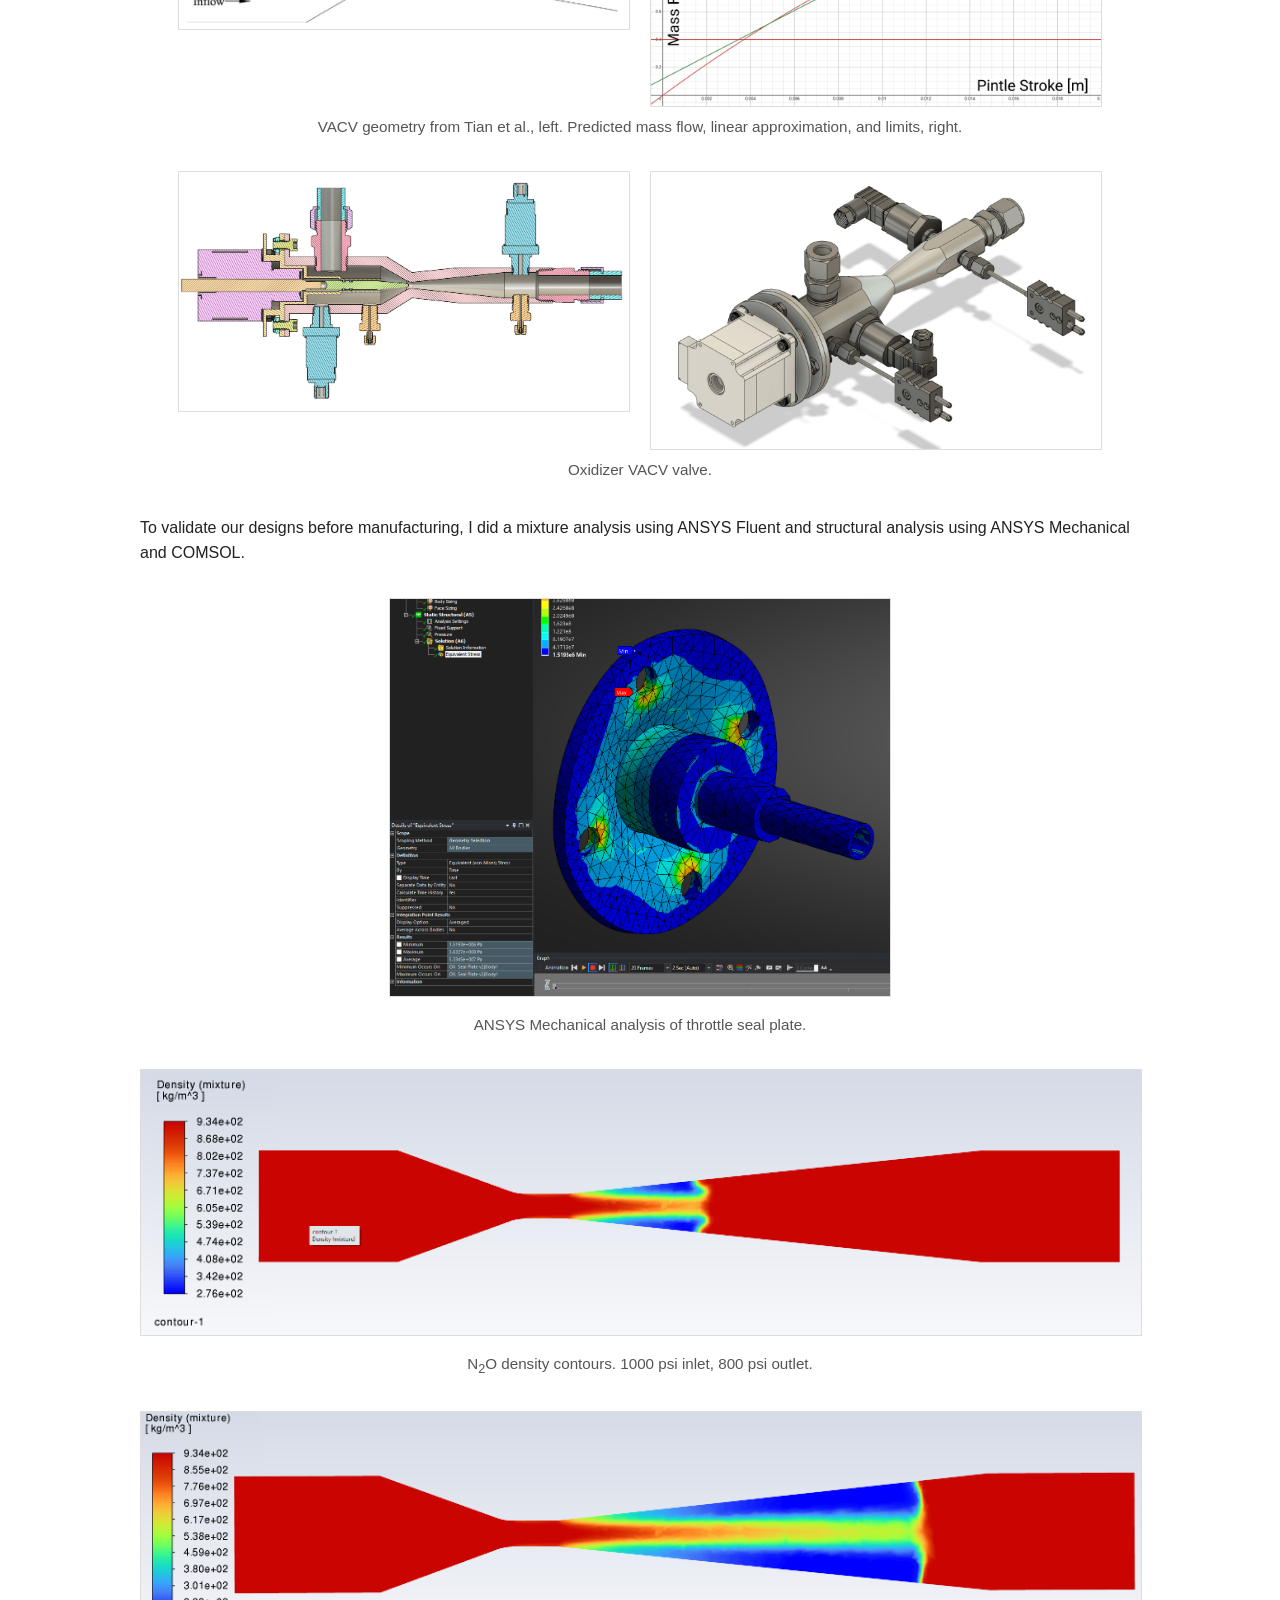
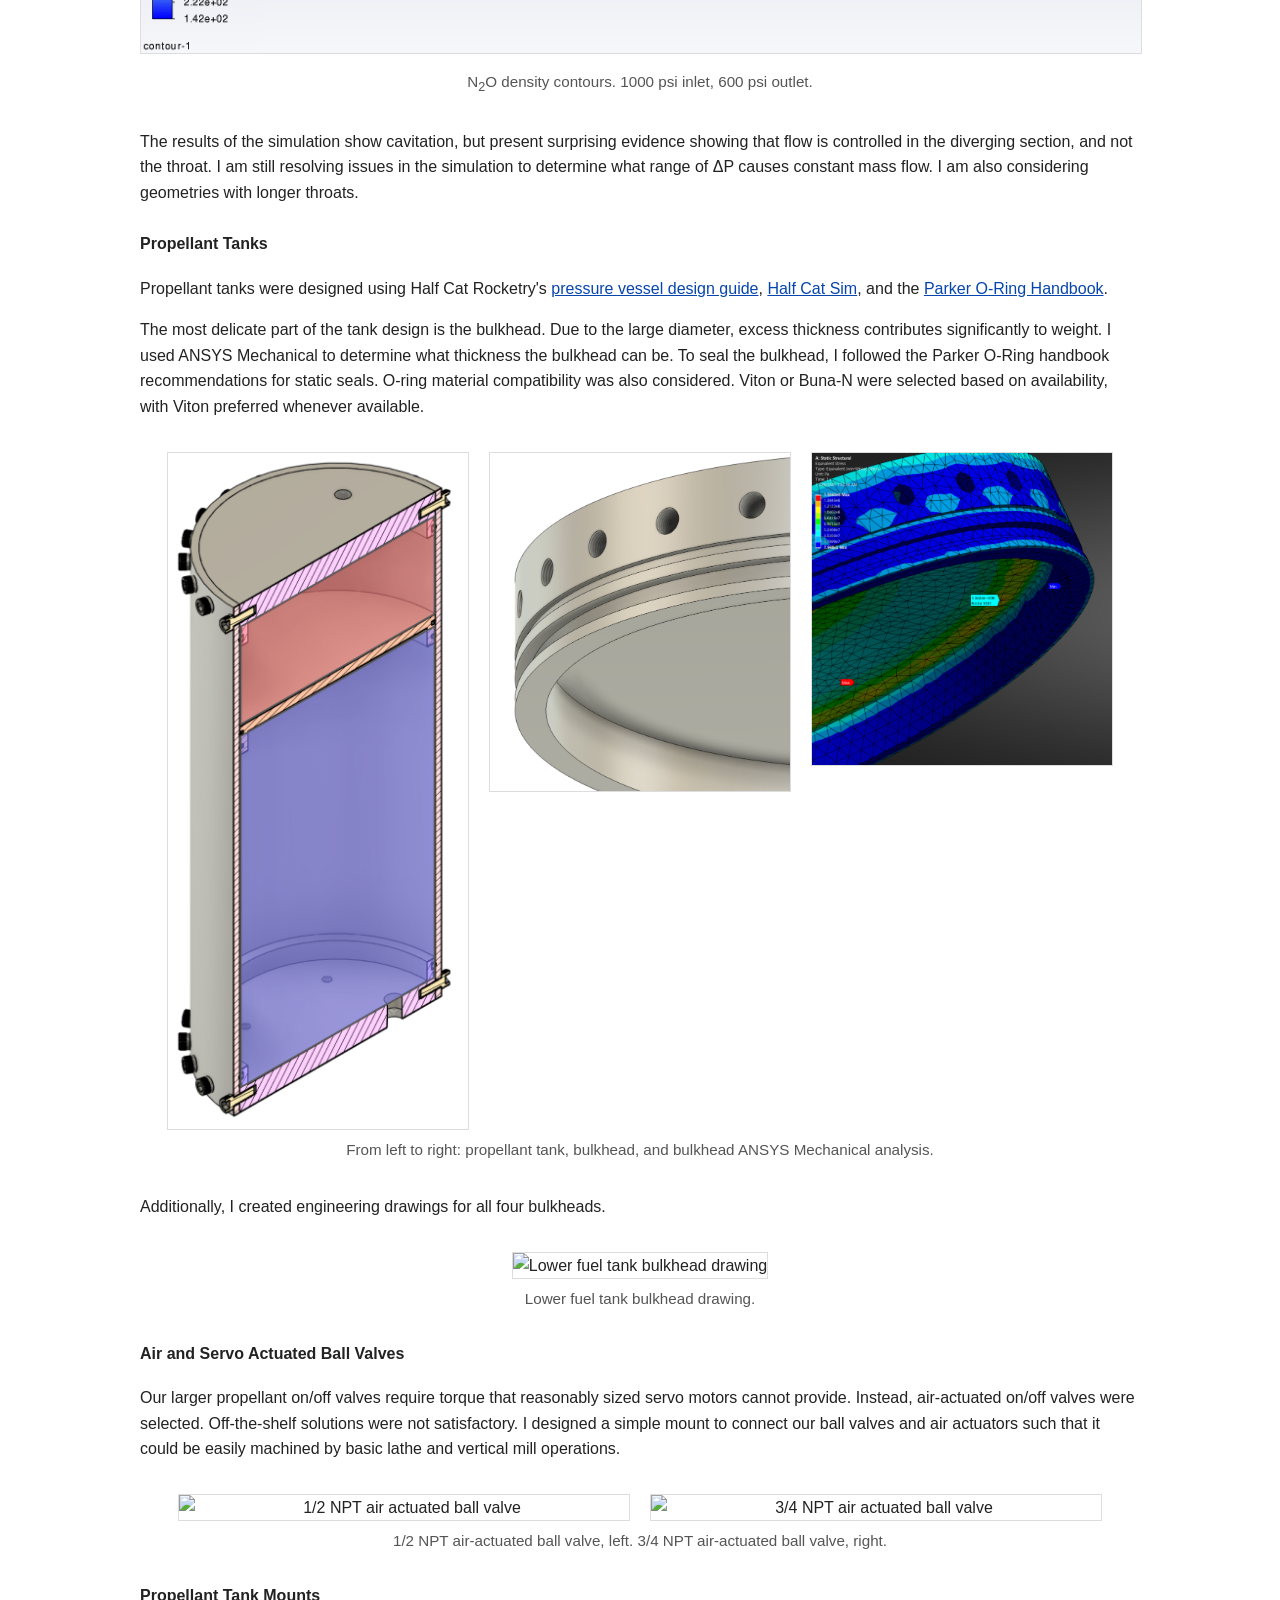
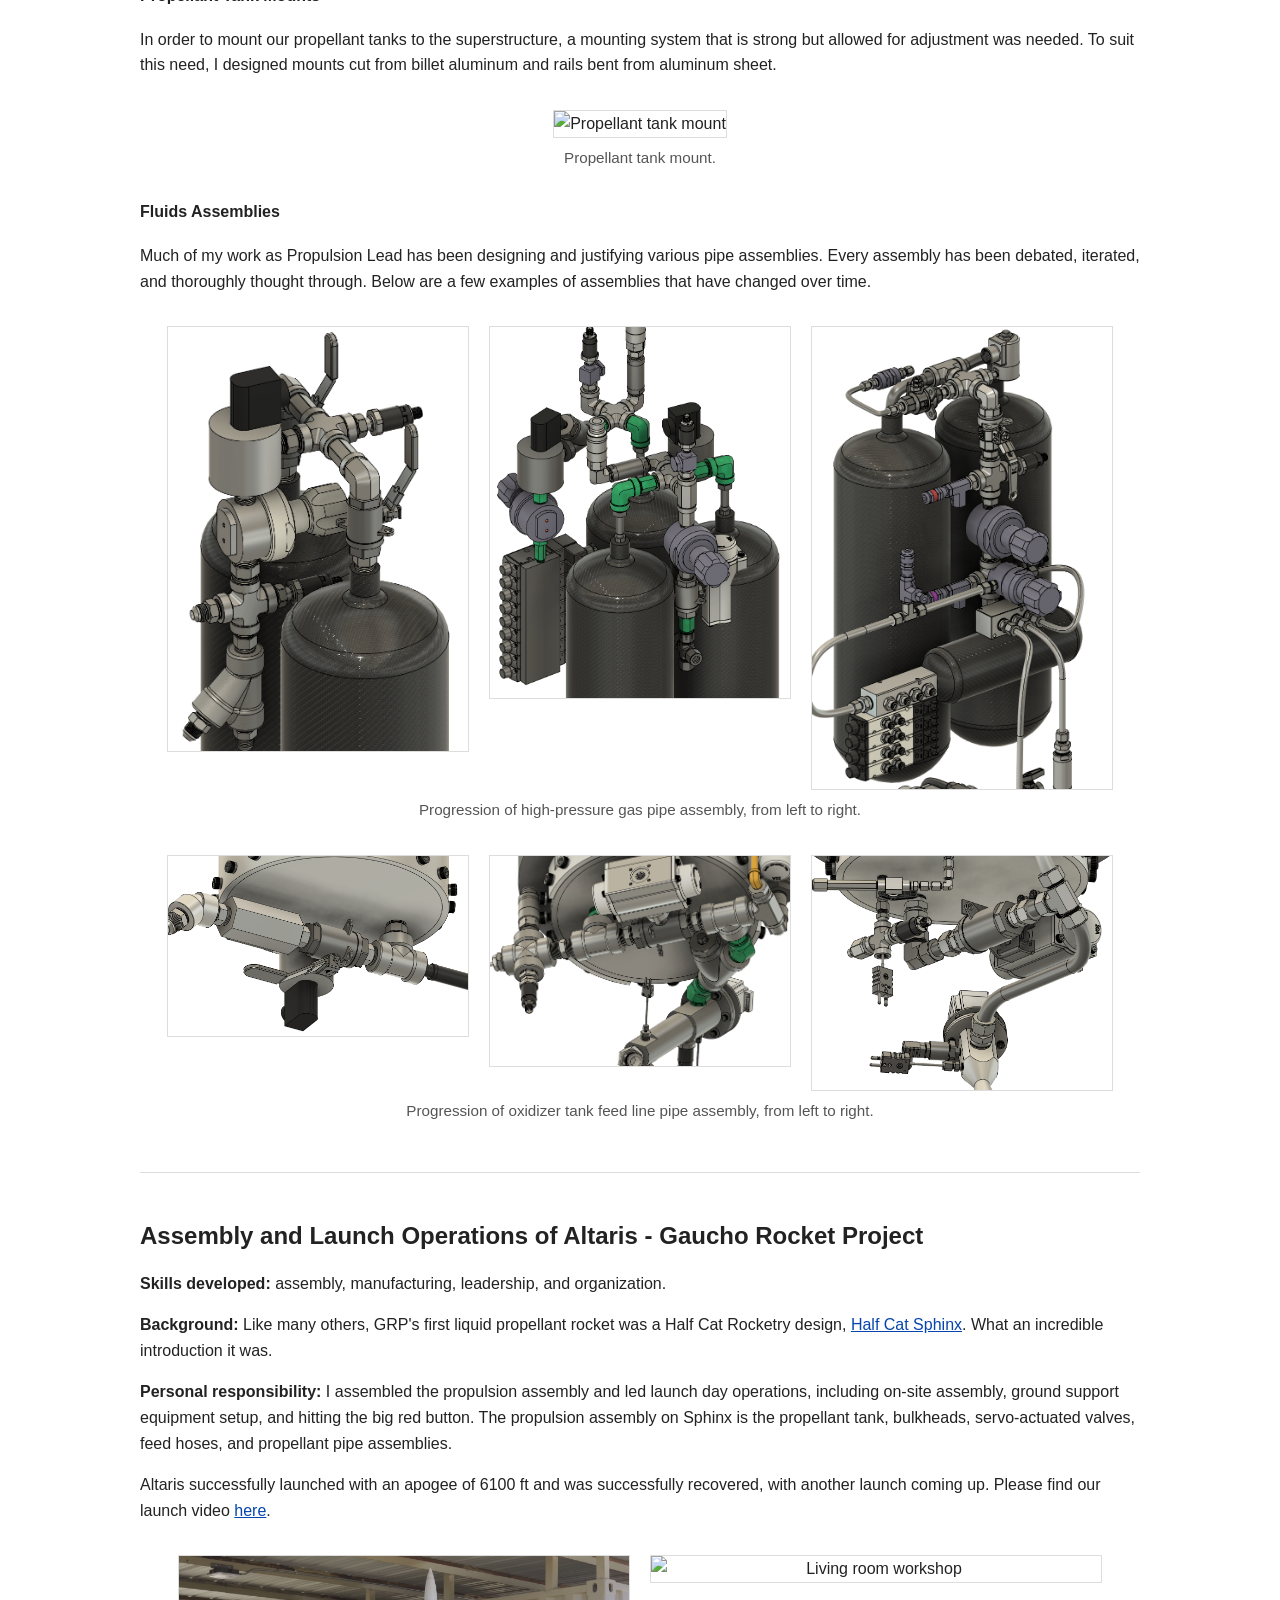
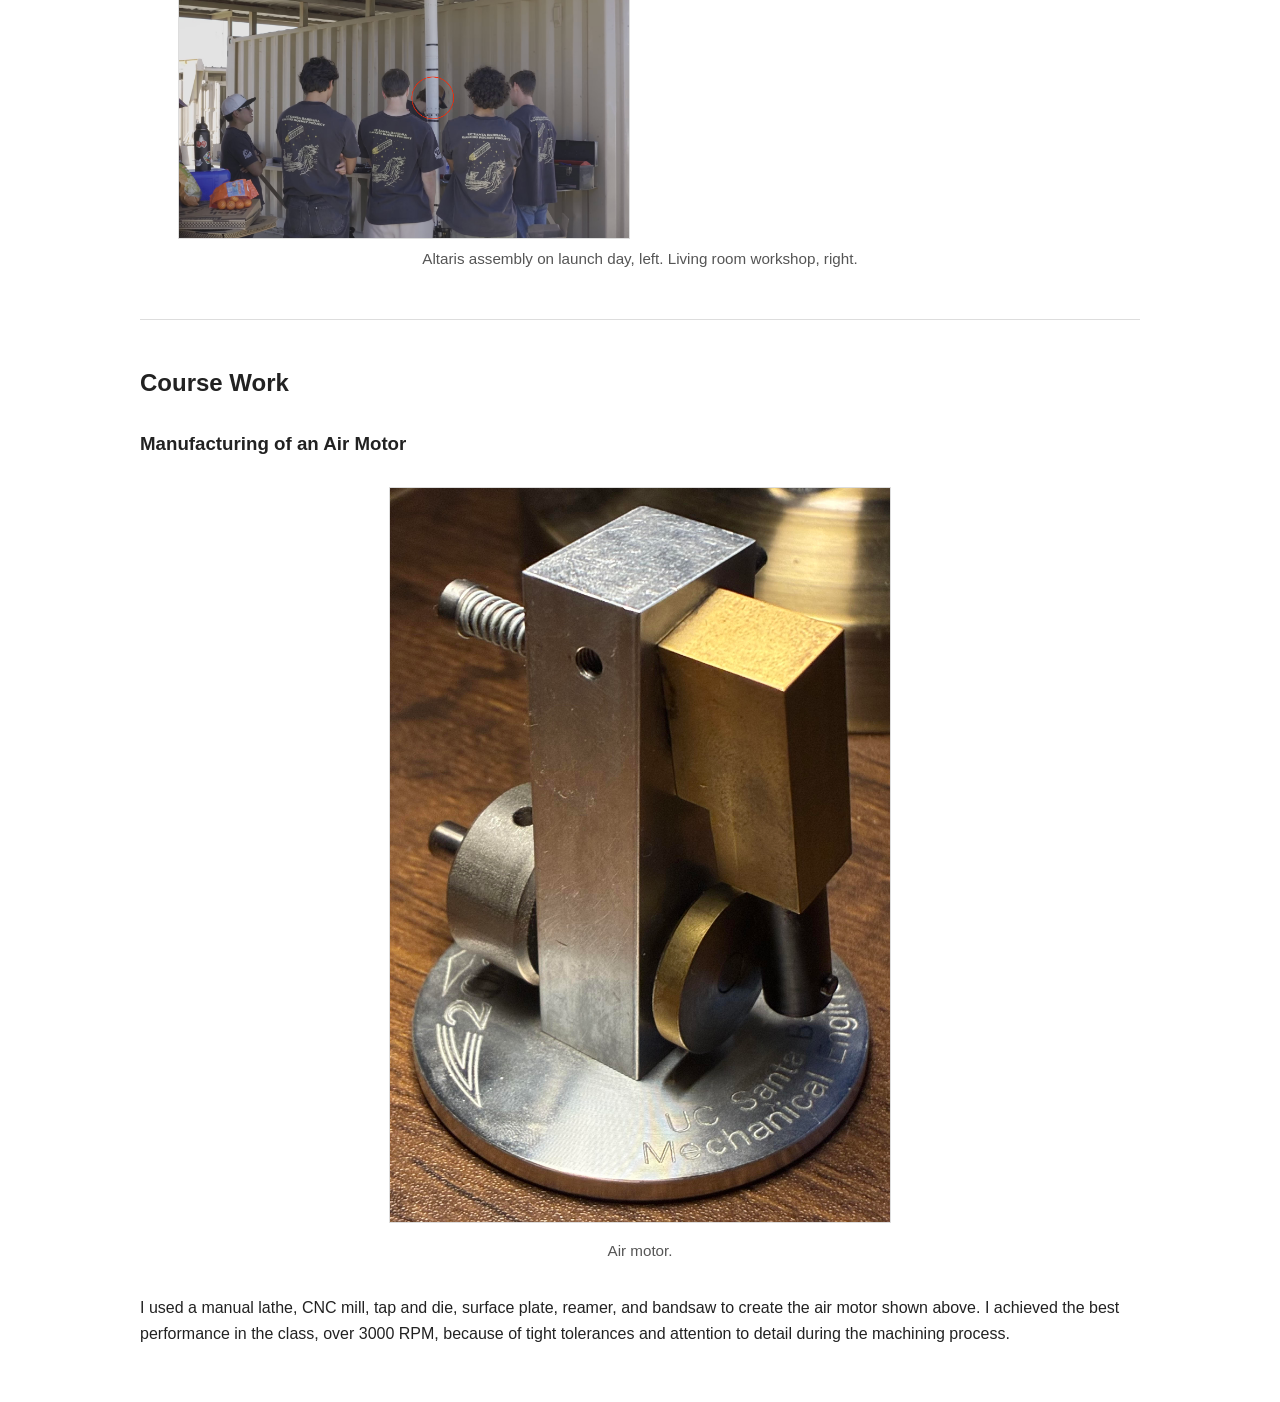
==== commit 7453dd30: "Update index.html" ====
--- a/index.html
+++ b/index.html
@@ -6,17 +6,18 @@
   <title>Casey Strattan Engineering Portfolio</title>
   <style>
     body {
-      font-family: Arial, Helvetica, sans-serif;
+      font-family: Arial, sans-serif;
       line-height: 1.6;
-      max-width: 950px;
+      max-width: 1000px;
       margin: 0 auto;
-      padding: 40px 24px;
-      color: #111;
+      padding: 40px 20px;
+      color: #222;
       background: #fff;
     }
 
     h1, h2, h3, h4 {
       line-height: 1.25;
+      margin-top: 1.8em;
     }
 
     h1 {
@@ -29,21 +30,20 @@
       margin: 0.2em 0;
     }
 
+    a {
+      color: #0645ad;
+    }
+
     .toc {
+      border: 1px solid #ddd;
+      padding: 20px;
       margin: 40px 0;
-      padding: 20px;
-      border: 1px solid #ddd;
-      background: #fafafa;
-    }
-
-    .toc a, a {
-      color: blue;
-      text-decoration: underline;
-      text-decoration-thickness: 1px;
-    }
-
-    section {
-      margin-top: 48px;
+      background: #f8f8f8;
+    }
+
+    .toc ul {
+      margin: 0;
+      padding-left: 24px;
     }
 
     figure {
@@ -51,27 +51,28 @@
       text-align: center;
     }
 
-    img {
+    figure img {
       max-width: 100%;
       height: auto;
+      border: 1px solid #ddd;
     }
 
     figcaption {
       margin-top: 8px;
-      font-size: 0.95rem;
-      color: #333;
+      font-size: 0.95em;
+      color: #555;
     }
 
     .image-row {
       display: flex;
-      gap: 24px;
+      gap: 20px;
       justify-content: center;
       align-items: flex-start;
       flex-wrap: wrap;
     }
 
     .image-row img {
-      flex: 1 1 250px;
+      flex: 1 1 280px;
       max-width: 45%;
     }
 
@@ -97,30 +98,20 @@
       border-bottom: 1px solid #ddd;
     }
 
-    thead th {
-      border-top: 2px solid #111;
-      border-bottom: 2px solid #111;
-    }
-
-    .group-row td {
-      font-style: italic;
-      border-top: 1px solid #111;
-      background: #f7f7f7;
-    }
-
-    .page-break {
-      break-before: page;
-      margin-top: 64px;
-    }
-
-    @media print {
-      body {
-        max-width: none;
-        padding: 0.75in;
-      }
-
-      .page-break {
-        break-before: page;
+    th {
+      border-bottom: 2px solid #333;
+    }
+
+    .section-break {
+      border: 0;
+      border-top: 1px solid #ddd;
+      margin: 48px 0;
+    }
+
+    @media (max-width: 700px) {
+      .image-row img,
+      .image-row.three img {
+        max-width: 100%;
       }
     }
   </style>
@@ -134,228 +125,243 @@
 
   <nav class="toc">
     <h2>Table of Contents</h2>
-    <ol>
-      <li><a href="#grp">Propulsion Lead - Gaucho Rocket Project (GRP)</a></li>
-      <li><a href="#altaris">Assembly and Launch Operations of Altaris - Gaucho Rocket Project</a></li>
+    <ul>
+      <li><a href="#grp-halo">Propulsion Lead - Gaucho Rocket Project</a></li>
+      <li><a href="#halo-propulsion">Halo Propulsion</a></li>
+      <li><a href="#system-architecture">System Architecture</a></li>
+      <li><a href="#component-design">Component Design</a></li>
+      <li><a href="#altaris">Assembly and Launch Operations of Altaris</a></li>
       <li><a href="#course-work">Course Work</a></li>
-    </ol>
+    </ul>
   </nav>
 
-  <section id="grp">
-    <h2>Propulsion Lead - Gaucho Rocket Project (GRP)</h2>
-    <p><strong>Skills developed:</strong> fluid and thermal sciences, mechanical, fluid, and thermal analysis, CAD, part selection, leadership, and organization.</p>
-
-    <h3>Halo</h3>
-    <figure>
-      <img src="Halo Progresson.png" alt="Progression of Halo's propulsion system over time" />
-      <figcaption>Progression of Halo's propulsion system over time, from left to right.</figcaption>
-    </figure>
-
-    <p><strong>Goal:</strong> Our most ambitious project, "Halo", is a VTVL liquid propellant rocket. If launched successfully, we will be the second collegiate team in the world to do this; the first being a Swiss group, <a href="https://gruyerespaceprogram.ch/">Gruyere Space</a>. Halo is also GRP's entry in the Collegiate <a href="https://landerchallenge.space/">Propulsive Lander Challenge</a>. Our team is separated into four sub-teams: mechanical design, electronics hardware, software, and propulsion.</p>
-
-    <table>
-      <caption>Summary Of Halo Targets</caption>
-      <thead>
-        <tr>
-          <th>Target</th>
-          <th>Value</th>
-        </tr>
-      </thead>
-      <tbody>
-        <tr><td>Max. Thrust</td><td>3 kN</td></tr>
-        <tr><td>Max. Chamber Pressure</td><td>400 psi</td></tr>
-        <tr><td>Oxidizer, Fuel</td><td>Nitrous Oxide, Ethanol</td></tr>
-        <tr><td>Mass Ratio (O/F)</td><td>2.1</td></tr>
-        <tr><td>Throttle Range</td><td>3:1</td></tr>
-        <tr><td>Tank Pressure</td><td>1000 psi</td></tr>
-        <tr><td>Flight Time</td><td>40 s</td></tr>
-        <tr><td>Total Mass</td><td>&lt;200 kg</td></tr>
-      </tbody>
-    </table>
-
-    <h3>Halo Propulsion</h3>
-    <p><strong>Background:</strong> The Halo propulsion team is led by myself and one other member. We are the smallest of all sub-teams and fluctuate between two and five members, total.</p>
-
-    <p><strong>Scope:</strong> Propulsion is responsible for design, part selection, and justification of all propellant systems and the engine. This means making final decisions for propellants, pressures, geometries, etc. This includes selection of: regulators, valves, feed lines, propellant tanks, injector, combustion chamber, fitting assemblies, and throttle valves.</p>
-
-    <h3>System Architecture</h3>
-
-    <h4>Propellants</h4>
-    <p>Propellants were selected by the following considerations, in order of importance: practicality and availability, safety in handling, and finally, combustion properties.</p>
-
-    <p>Practicality and availability is of highest importance to us because of our limited ability to safely store and transport propellants. This immediately excludes all cryogenic propellants.</p>
-
-    <p>Limited access to safety training and equipment means a relatively non-toxic fuel that can be handled with simple eye and skin protection is favored.</p>
-
-    <p>Performance is of smallest importance because we are not as limited by weight due to the VTVL flight objective. Because of the previous requirements, as well as its heritage in amateur liquid propellant rocketry, Nitrous Oxide (N<sub>2</sub>O) is the obvious choice.</p>
-
-    <p>For fuel, by our previous criteria, our options are limited to petroleum fuels or alcohol fuels. The performance of each was evaluated using the NASA Chemical Equilibrium with Applications (CEA) tool. Using the python package RocketCEA, the following figure was created.</p>
-
-    <figure id="fig-propellants">
-      <img src="Screenshot 2026-02-24 at 13.46.35.png" alt="Combustion properties of RP-1, Ethanol, and IPA" />
-      <figcaption>Combustion Properties of RP-1, Ethanol, IPA. Line shows MR of 2.1.</figcaption>
-    </figure>
-
-    <p>Alcohol fuels were chosen for their performance at lower temperature, and Ethanol is our final selection for its slightly increased performance over IPA.</p>
-
-    <h4>Engine</h4>
-    <p>The engine geometry was sized using equations from the textbook <em>Rocket Propulsion Elements</em> by George P. Sutton and Oscar Biblarz. Our value for L* was chosen based on similar projects using N<sub>2</sub>O as an oxidizer, including Half Cat Sphinx.</p>
-
-    <table>
-      <caption>Engine Geometry</caption>
-      <thead>
-        <tr>
-          <th>Parameter</th>
-          <th>Symbol</th>
-          <th>Value</th>
-        </tr>
-      </thead>
-      <tbody>
-        <tr class="group-row"><td colspan="3">Performance Parameters (RocketCEA)</td></tr>
-        <tr><td>Chamber temperature</td><td>T<sub>c</sub></td><td>1851 K</td></tr>
-        <tr><td>Characteristic velocity</td><td>c*</td><td>1355.6 m/s</td></tr>
-        <tr><td>Thrust coefficient</td><td>C<sub>F</sub></td><td>1.39</td></tr>
-        <tr><td>Expansion ratio</td><td>&epsilon;</td><td>3.65</td></tr>
-        <tr class="group-row"><td colspan="3">Dimensions</td></tr>
-        <tr><td>Chamber diameter</td><td>D<sub>c</sub></td><td>78.00 mm</td></tr>
-        <tr><td>Throat diameter</td><td>D<sub>t</sub></td><td>31.84 mm</td></tr>
-        <tr><td>Exit diameter</td><td>D<sub>e</sub></td><td>60.87 mm</td></tr>
-        <tr><td>Total length</td><td>L<sub>total</sub></td><td>287.88 mm</td></tr>
-        <tr><td>Characteristic length</td><td>L*</td><td>1.0 m</td></tr>
-        <tr><td>Chamber volume</td><td>V<sub>c</sub></td><td>796 cm<sup>3</sup></td></tr>
-        <tr class="group-row"><td colspan="3">Contour Parameters</td></tr>
-        <tr><td>Contraction ratio</td><td>&epsilon;<sub>c</sub></td><td>6.0</td></tr>
-        <tr><td>Convergent half-angle</td><td>&alpha;</td><td>30&deg;</td></tr>
-        <tr><td>Divergent half-angle</td><td>&beta;</td><td>15&deg;</td></tr>
-        <tr><td>Upstream throat arc</td><td>R<sub>1</sub></td><td>1.5 R<sub>t</sub> = 23.88 mm</td></tr>
-        <tr><td>Downstream throat arc</td><td>R<sub>n</sub></td><td>0.382 R<sub>t</sub> = 6.08 mm</td></tr>
-      </tbody>
-    </table>
-
-    <h4>Pressure-Fed</h4>
-    <p>Our propellants are fed by pressuring the ullage above a piston with high pressure gas as seen on the left of the propellant tank figure below. Both propellant tanks are pressurized this way. Pressurizing N<sub>2</sub>O ensures N<sub>2</sub>O will be a liquid in our feed lines and through our injector. This way, pressure drops due to throttle valves and line losses do not lead to a two-phase flow and therefore the density is only a function of pressure and temperature.</p>
-
-    <h3>Component Design</h3>
-
-    <h4>Throttle Valves</h4>
-    <p>VTVL presupposes the ability to throttle the liquid propellant engine. Several studies have done tests on variable area cavitating venturi (VACV) valves to control mass flow rate of propellants. Also, VACVs act as both valves and dampers of propellant system vibrations. Our VACVs are designed from the paper <a href="https://www.sciencedirect.com/science/article/pii/S0955598614000582">Application of variable area cavitating venturi as a dynamic flow controller</a> by Tian et. al. The design allows for the mass flow of the entire feed line to be controlled by one valve as well as allowing for mass flow to vary nearly linearly with pintle stroke.</p>
-
-    <figure>
-      <div class="image-row">
-        <img src="Throttle Valve Geom..png" alt="VACV geometry from Tian et al." />
-        <img src="Throttle Valve Graph.png" alt="Predicted mass flow graph" />
-      </div>
-      <figcaption>VACV geometry from Tian et. al. (left). Predicted mass flow (red), linear approximation (green), limits (1.2 kg/s, 0.4 kg/s) in red (right).</figcaption>
-    </figure>
-
-    <figure>
-      <div class="image-row">
-        <img src="Throttle Valve 2D.png" alt="Oxidizer VACV 2D view" />
-        <img src="Throttle Valve 3D.png" alt="Oxidizer VACV 3D view" />
-      </div>
-      <figcaption>Oxidizer VACV valve.</figcaption>
-    </figure>
-
-    <p>To validate our designs before manufacturing, I did a mixture analysis using ANSYS Fluent and structural analysis using ANSYS Mechanical.</p>
-
-    <figure>
-      <img src="Venturi Seal Plate FEA.png" alt="ANSYS Mechanical analysis of throttle seal plate" style="max-width: 50%;" />
-      <figcaption>ANSYS Mechanical analysis of throttle seal plate.</figcaption>
-    </figure>
-
-    <figure>
-      <img src="Density Contours 800 psi out, geom. 1.png" alt="Density contours at 800 psi outlet" />
-      <figcaption>800 psi outlet.</figcaption>
-      <img src="Density Contours 600 psi out, geom. 1.png" alt="Density contours at 600 psi outlet" />
-      <figcaption>600 psi outlet.</figcaption>
-      <img src="Density Contours 500 psi out, geom. 1.png" alt="Density contours at 500 psi outlet" />
-      <figcaption>500 psi outlet.</figcaption>
-      <figcaption>N<sub>2</sub>O, contours of density. 1000 psi inlet, several outlet pressures.</figcaption>
-    </figure>
-
-    <p>The results of the simulation show cavitation, but present surprising evidence showing that flow is controlled in the diverging section, and not the throat. I am still resolving issues in the simulation to determine what the range of &Delta;Ps is that cause a constant mass flow. I am also considering geometries with longer throats.</p>
-
-    <h4 class="page-break">Propellant Tanks</h4>
-    <p>Propellant tanks were designed using Half Cat Rocketry's <a href="https://www.halfcatrocketry.com/propellant-tank">pressure vessel design guide</a>, <a href="https://www.halfcatrocketry.com/halfcatsim">Half Cat Sim</a>, and the <a href="https://www.parker.com/content/dam/Parker-com/Literature/O-Ring-Division-Literature/ORD-5700.pdf">Parker O-Ring Handbook</a>.</p>
-
-    <p>The most delicate part of the tank design is the bulkhead. Due to the large diameter, excess thickness contributes significantly to weight. I used ANSYS Mechanical to determine what thickness the bulkhead can be. To seal the bulkhead, I followed the Parker O-Ring handbook recommendations for static seals. O-Ring material compatibility was also considered. Viton or Buna-N were selected based on availability, with Viton preferred whenever available.</p>
-
-    <figure id="fig-propellanttank">
-      <div class="image-row">
-        <img src="Screenshot 2026-02-24 at 14.37.14.png" alt="Propellant tank cross section" />
-        <img src="Screenshot 2026-02-24 at 15.42.40.png" alt="Bulkhead" />
-      </div>
-      <figcaption>Propellant tank cross section (left). Bulkhead (right).</figcaption>
-    </figure>
-
-    <figure>
-      <div class="image-row">
-        <img src="Screenshot 2026-02-24 at 15.29.55.png" alt="ANSYS Mechanical result for tank bulkhead" />
-        <img src="Screenshot 2026-02-24 at 15.30.13.png" alt="ANSYS Mechanical result for tank bulkhead" />
-      </div>
-      <figcaption>ANSYS Mechanical for tank bulkheads. 1500 psi.</figcaption>
-    </figure>
-
-    <h4 class="page-break">Air Actuated Ball Valves</h4>
-    <p>Our larger propellant on/off valves require torque that reasonably sized servo motors cannot provide. Instead, air actuated on/off valves were selected. Off-the-shelf solutions were not found to be satisfactory. I designed a simple mount to connect our ball valves and air actuators such that it could be bent up from thin sheet metal.</p>
-
-    <figure>
-      <img src="Screenshot 2026-02-24 at 15.37.18.png" alt="CAD for 3/4 inch NPT air actuated ball valve" style="max-width: 50%;" />
-      <figcaption>Rough CAD for 3/4 inch NPT Air Actuated Ball Valve.</figcaption>
-    </figure>
-
-    <h3 class="page-break">Propulsion Piping</h3>
-    <p>Much of my work as Propulsion Lead has been designing and justifying various pipe assemblies. Every assembly has been fought over, iterated, and thoroughly thought through. Below are just a couple examples of assemblies that have changed over time.</p>
-
-    <figure>
-      <div class="image-row three">
-        <img src="HP Assy. V3.png" alt="High pressure gas pipe assembly version 3" />
-        <img src="HP Assy. V4.png" alt="High pressure gas pipe assembly version 4" />
-        <img src="HP Assy. V5.png" alt="High pressure gas pipe assembly version 5" />
-      </div>
-      <figcaption>Progression of high pressure gas pipe assembly, from left to right.</figcaption>
-    </figure>
-
-    <figure class="page-break">
-      <div class="image-row three">
-        <img src="Ox. Drain V3.png" alt="Oxidizer tank feed line pipe assembly version 3" />
-        <img src="Ox. Drain V4.png" alt="Oxidizer tank feed line pipe assembly version 4" />
-        <img src="Ox. Drain V5.png" alt="Oxidizer tank feed line pipe assembly version 5" />
-      </div>
-      <figcaption>Progression of oxidizer tank feed line pipe assembly, from left to right.</figcaption>
-    </figure>
-  </section>
-
-  <section id="altaris" class="page-break">
-    <h2>Assembly and Launch Operations of Altaris - Gaucho Rocket Project</h2>
-
-    <p><strong>Skills developed:</strong> assembly, manufacturing, leadership, and organization.</p>
-
-    <p><strong>Background:</strong> Like many others, GRP's first liquid propellant rocket was a Half Cat Rocketry design, <a href="https://www.halfcatrocketry.com/mojave-sphinx">Half Cat Sphinx</a>. What an incredible introduction it was!</p>
-
-    <p><strong>Personal responsibility:</strong> I assembled the propulsion assembly and led launch day operations including: on site assembly, ground support equipment setup, and hitting the big red button! The propulsion assembly on Sphinx is the: propellant tank, bulkheads, servo actuated valves, feed hoses, and propellant pipe assemblies.</p>
-
-    <p>Altaris successfully launched with an apogee of 6100' as well as being successfully recovered with another launch coming up. Please find our launch video <a href="https://www.youtube.com/shorts/XH0TOY5dTvA">here</a>.</p>
-
-    <figure>
-      <div class="image-row">
-        <img src="Screenshot 2026-02-24 at 16.18.28.png" alt="Altaris assembly on launch day" />
-        <img src="Screenshot 2026-02-24 at 16.15.08.png" alt="Living room workshop" />
-      </div>
-      <figcaption>Altaris assembly on launch day (left), living room workshop (right).</figcaption>
-    </figure>
-  </section>
-
-  <section id="course-work" class="page-break">
-    <h2>Course Work</h2>
-
-    <h3>Manufacturing of an Air Motor</h3>
-    <figure id="fig-airmotor">
-      <img src="ME12S Project.jpg" alt="Air motor" style="max-width: 50%;" />
-      <figcaption>Air motor.</figcaption>
-    </figure>
-
-    <p>I used a manual lathe, CNC mill, tap and die, surface plate, reamer, and bandsaw to create the air motor shown above. I achieved best performance in the class (&gt;3000 RPM) because of tight tolerances and attention to detail during the machining process.</p>
-  </section>
+  <main>
+    <section id="grp-halo">
+      <h2>Propulsion Lead - Gaucho Rocket Project</h2>
+      <p><strong>Skills developed:</strong> fluid and thermal sciences, mechanical, fluid, and thermal analysis, CAD, part selection, leadership, and organization.</p>
+
+      <h3>Halo</h3>
+      <figure>
+        <img src="Halo Progresson.png" alt="Progression of Halo's propulsion system over time" />
+        <figcaption>Progression of Halo's propulsion system over time, from left to right.</figcaption>
+      </figure>
+
+      <p><strong>Goal:</strong> Our most ambitious project, “Halo,” is a VTVL liquid propellant rocket. If launched successfully, we will be the second collegiate team in the world to do this; the first being a Swiss group, <a href="https://gruyerespaceprogram.ch/">Gruyere Space</a>. Halo is also GRP's entry in the Collegiate <a href="https://landerchallenge.space/">Propulsive Lander Challenge</a>. Our team is separated into four sub-teams: mechanical design, electronics hardware, software, and propulsion.</p>
+
+      <table>
+        <caption>Summary of Halo Targets</caption>
+        <tbody>
+          <tr><th>Target</th><th>Value</th></tr>
+          <tr><td>Max. Thrust</td><td>3 kN</td></tr>
+          <tr><td>Max. Chamber Pressure</td><td>400 psi</td></tr>
+          <tr><td>Oxidizer, Fuel</td><td>Nitrous Oxide, Ethanol</td></tr>
+          <tr><td>Mass Ratio, O/F</td><td>2.1</td></tr>
+          <tr><td>Throttle Range</td><td>3:1</td></tr>
+          <tr><td>Tank Pressure</td><td>1000 psi</td></tr>
+          <tr><td>Flight Time</td><td>40 s</td></tr>
+          <tr><td>Total Mass</td><td>&lt;200 kg</td></tr>
+        </tbody>
+      </table>
+    </section>
+
+    <section id="halo-propulsion">
+      <h3>Halo Propulsion</h3>
+      <p><strong>Background:</strong> The Halo propulsion team is led by myself and one other member. We are the smallest of all sub-teams and fluctuate between two and five members total.</p>
+
+      <p><strong>Scope:</strong> Propulsion is responsible for design, part selection, and justification of all propellant systems and the engine. This means making final decisions for propellants, pressures, geometries, and related design choices. This includes selection of regulators, valves, feed lines, propellant tanks, injector, combustion chamber, fitting assemblies, and throttle valves.</p>
+    </section>
+
+    <section id="system-architecture">
+      <h3>System Architecture</h3>
+
+      <h4>Propellants</h4>
+      <p>Propellants were selected by the following considerations, in order of importance: practicality and availability, safety in handling, and finally, combustion properties.</p>
+
+      <p>Practicality and availability is of highest importance to us because of our limited ability to safely store and transport propellants. This immediately excludes all cryogenic propellants.</p>
+
+      <p>Limited access to safety training and equipment means a relatively non-toxic fuel that can be handled with simple eye and skin protection is favored.</p>
+
+      <p>Performance is of smallest importance because we are not as limited by weight due to the VTVL flight objective. Because of the previous requirements, as well as its heritage in amateur liquid propellant rocketry, nitrous oxide, N<sub>2</sub>O, is the obvious choice.</p>
+
+      <p>For fuel, by our previous criteria, our options are limited to petroleum fuels or alcohol fuels. The performance of each was evaluated using the NASA Chemical Equilibrium with Applications, CEA, tool. Using the Python package RocketCEA, the figure below was created.</p>
+
+      <figure>
+        <img src="Screenshot 2026-02-24 at 13.46.35.png" alt="Combustion properties of RP-1, ethanol, and IPA" />
+        <figcaption>Combustion properties of RP-1, ethanol, and IPA. Line shows MR of 2.1.</figcaption>
+      </figure>
+
+      <p>Alcohol fuels were chosen for their performance at lower temperature, and ethanol is our final selection for its slightly increased performance over IPA.</p>
+
+      <h4>Engine</h4>
+      <p>The engine geometry was sized using equations from the textbook <em>Rocket Propulsion Elements</em> by George P. Sutton and Oscar Biblarz. Our value for L* was chosen based on similar projects using N<sub>2</sub>O as an oxidizer, including Half Cat Sphinx.</p>
+
+      <table>
+        <caption>Engine Geometry</caption>
+        <tbody>
+          <tr><th>Parameter</th><th>Symbol</th><th>Value</th></tr>
+          <tr><td colspan="3"><em>Performance Parameters, RocketCEA</em></td></tr>
+          <tr><td>Chamber temperature</td><td>T<sub>c</sub></td><td>1851 K</td></tr>
+          <tr><td>Characteristic velocity</td><td>c*</td><td>1355.6 m/s</td></tr>
+          <tr><td>Thrust coefficient</td><td>C<sub>F</sub></td><td>1.39</td></tr>
+          <tr><td>Expansion ratio</td><td>ε</td><td>3.65</td></tr>
+          <tr><td colspan="3"><em>Dimensions</em></td></tr>
+          <tr><td>Chamber diameter</td><td>D<sub>c</sub></td><td>78.00 mm</td></tr>
+          <tr><td>Throat diameter</td><td>D<sub>t</sub></td><td>31.84 mm</td></tr>
+          <tr><td>Exit diameter</td><td>D<sub>e</sub></td><td>60.87 mm</td></tr>
+          <tr><td>Total length</td><td>L<sub>total</sub></td><td>287.88 mm</td></tr>
+          <tr><td>Characteristic length</td><td>L*</td><td>1.0 m</td></tr>
+          <tr><td>Chamber volume</td><td>V<sub>c</sub></td><td>796 cm<sup>3</sup></td></tr>
+          <tr><td colspan="3"><em>Contour Parameters</em></td></tr>
+          <tr><td>Contraction ratio</td><td>ε<sub>c</sub></td><td>6.0</td></tr>
+          <tr><td>Convergent half-angle</td><td>α</td><td>30°</td></tr>
+          <tr><td>Divergent half-angle</td><td>β</td><td>15°</td></tr>
+          <tr><td>Upstream throat arc</td><td>R<sub>1</sub></td><td>1.5 R<sub>t</sub> = 23.88 mm</td></tr>
+          <tr><td>Downstream throat arc</td><td>R<sub>n</sub></td><td>0.382 R<sub>t</sub> = 6.08 mm</td></tr>
+        </tbody>
+      </table>
+
+      <h4>Pressure-Fed</h4>
+      <p>Our propellants are fed by pressurizing the ullage above a piston with high-pressure gas. Both propellant tanks are pressurized this way. Pressurizing N<sub>2</sub>O ensures N<sub>2</sub>O will be a liquid in our feed lines and through our injector. This way, pressure drops due to throttle valves and line losses do not lead to two-phase flow, and therefore the density is only a function of pressure and temperature.</p>
+    </section>
+
+    <section id="component-design">
+      <h3>Component Design</h3>
+
+      <h4>Throttle Valves</h4>
+      <p>VTVL presupposes the ability to throttle the liquid propellant engine. Several studies have done tests on variable area cavitating venturi, VACV, valves to control mass flow rate of propellants. VACVs also act as both valves and dampers of propellant system vibrations. Our VACVs are designed from the paper <a href="https://www.sciencedirect.com/science/article/pii/S0955598614000582">Application of Variable Area Cavitating Venturi as a Dynamic Flow Controller</a> by Tian et al. The design allows for the mass flow of the entire feed line to be controlled by one valve, while allowing mass flow to vary nearly linearly with pintle stroke.</p>
+
+      <figure>
+        <div class="image-row">
+          <img src="Throttle Valve Geom..png" alt="VACV geometry" />
+          <img src="Throttle Valve Graph.png" alt="Predicted mass flow graph" />
+        </div>
+        <figcaption>VACV geometry from Tian et al., left. Predicted mass flow, linear approximation, and limits, right.</figcaption>
+      </figure>
+
+      <figure>
+        <div class="image-row">
+          <img src="Throttle Valve 2D.png" alt="Oxidizer VACV 2D design" />
+          <img src="Throttle Valve 3D.png" alt="Oxidizer VACV 3D design" />
+        </div>
+        <figcaption>Oxidizer VACV valve.</figcaption>
+      </figure>
+
+      <p>To validate our designs before manufacturing, I did a mixture analysis using ANSYS Fluent and structural analysis using ANSYS Mechanical and COMSOL.</p>
+
+      <figure>
+        <img src="Venturi Seal Plate FEA.png" alt="ANSYS Mechanical analysis of throttle seal plate" style="max-width: 50%;" />
+        <figcaption>ANSYS Mechanical analysis of throttle seal plate.</figcaption>
+      </figure>
+
+      <figure>
+        <img src="Density Contours 800 psi out, geom. 1.png" alt="N2O density contours with 800 psi outlet" />
+        <figcaption>N<sub>2</sub>O density contours. 1000 psi inlet, 800 psi outlet.</figcaption>
+      </figure>
+
+      <figure>
+        <img src="Density Contours 600 psi out, geom. 1.png" alt="N2O density contours with 600 psi outlet" />
+        <figcaption>N<sub>2</sub>O density contours. 1000 psi inlet, 600 psi outlet.</figcaption>
+      </figure>
+
+      <p>The results of the simulation show cavitation, but present surprising evidence showing that flow is controlled in the diverging section, and not the throat. I am still resolving issues in the simulation to determine what range of ΔP causes constant mass flow. I am also considering geometries with longer throats.</p>
+
+      <h4>Propellant Tanks</h4>
+      <p>Propellant tanks were designed using Half Cat Rocketry's <a href="https://www.halfcatrocketry.com/propellant-tank">pressure vessel design guide</a>, <a href="https://www.halfcatrocketry.com/halfcatsim">Half Cat Sim</a>, and the <a href="https://www.parker.com/content/dam/Parker-com/Literature/O-Ring-Division-Literature/ORD-5700.pdf">Parker O-Ring Handbook</a>.</p>
+
+      <p>The most delicate part of the tank design is the bulkhead. Due to the large diameter, excess thickness contributes significantly to weight. I used ANSYS Mechanical to determine what thickness the bulkhead can be. To seal the bulkhead, I followed the Parker O-Ring handbook recommendations for static seals. O-ring material compatibility was also considered. Viton or Buna-N were selected based on availability, with Viton preferred whenever available.</p>
+
+      <figure>
+        <div class="image-row three">
+          <img src="Screenshot 2026-02-24 at 14.37.14.png" alt="Propellant tank" />
+          <img src="Screenshot 2026-02-24 at 15.42.40.png" alt="Bulkhead" />
+          <img src="Screenshot 2026-02-24 at 15.29.55.png" alt="Bulkhead ANSYS Mechanical analysis" />
+        </div>
+        <figcaption>From left to right: propellant tank, bulkhead, and bulkhead ANSYS Mechanical analysis.</figcaption>
+      </figure>
+
+      <p>Additionally, I created engineering drawings for all four bulkheads.</p>
+
+      <figure>
+        <img src="Bulkhead Drawing.png" alt="Lower fuel tank bulkhead drawing" style="max-width: 50%;" />
+        <figcaption>Lower fuel tank bulkhead drawing.</figcaption>
+      </figure>
+
+      <h4>Air and Servo Actuated Ball Valves</h4>
+      <p>Our larger propellant on/off valves require torque that reasonably sized servo motors cannot provide. Instead, air-actuated on/off valves were selected. Off-the-shelf solutions were not satisfactory. I designed a simple mount to connect our ball valves and air actuators such that it could be easily machined by basic lathe and vertical mill operations.</p>
+
+      <figure>
+        <div class="image-row">
+          <img src="1:2 inch ball valve.png" alt="1/2 NPT air actuated ball valve" />
+          <img src="3:4 inch ball valve.png" alt="3/4 NPT air actuated ball valve" />
+        </div>
+        <figcaption>1/2 NPT air-actuated ball valve, left. 3/4 NPT air-actuated ball valve, right.</figcaption>
+      </figure>
+
+      <h4>Propellant Tank Mounts</h4>
+      <p>In order to mount our propellant tanks to the superstructure, a mounting system that is strong but allowed for adjustment was needed. To suit this need, I designed mounts cut from billet aluminum and rails bent from aluminum sheet.</p>
+
+      <figure>
+        <img src="Tank Mount.png" alt="Propellant tank mount" style="max-width: 50%;" />
+        <figcaption>Propellant tank mount.</figcaption>
+      </figure>
+
+      <h4>Fluids Assemblies</h4>
+      <p>Much of my work as Propulsion Lead has been designing and justifying various pipe assemblies. Every assembly has been debated, iterated, and thoroughly thought through. Below are a few examples of assemblies that have changed over time.</p>
+
+      <figure>
+        <div class="image-row three">
+          <img src="HP Assy. V3.png" alt="High pressure gas pipe assembly version 3" />
+          <img src="HP Assy. V4.png" alt="High pressure gas pipe assembly version 4" />
+          <img src="HP Assy. V5.png" alt="High pressure gas pipe assembly version 5" />
+        </div>
+        <figcaption>Progression of high-pressure gas pipe assembly, from left to right.</figcaption>
+      </figure>
+
+      <figure>
+        <div class="image-row three">
+          <img src="Ox. Drain V3.png" alt="Oxidizer tank feed line pipe assembly version 3" />
+          <img src="Ox. Drain V4.png" alt="Oxidizer tank feed line pipe assembly version 4" />
+          <img src="Ox. Drain V5.png" alt="Oxidizer tank feed line pipe assembly version 5" />
+        </div>
+        <figcaption>Progression of oxidizer tank feed line pipe assembly, from left to right.</figcaption>
+      </figure>
+    </section>
+
+    <hr class="section-break" />
+
+    <section id="altaris">
+      <h2>Assembly and Launch Operations of Altaris - Gaucho Rocket Project</h2>
+
+      <p><strong>Skills developed:</strong> assembly, manufacturing, leadership, and organization.</p>
+
+      <p><strong>Background:</strong> Like many others, GRP's first liquid propellant rocket was a Half Cat Rocketry design, <a href="https://www.halfcatrocketry.com/mojave-sphinx">Half Cat Sphinx</a>. What an incredible introduction it was.</p>
+
+      <p><strong>Personal responsibility:</strong> I assembled the propulsion assembly and led launch day operations, including on-site assembly, ground support equipment setup, and hitting the big red button. The propulsion assembly on Sphinx is the propellant tank, bulkheads, servo-actuated valves, feed hoses, and propellant pipe assemblies.</p>
+
+      <p>Altaris successfully launched with an apogee of 6100 ft and was successfully recovered, with another launch coming up. Please find our launch video <a href="https://www.youtube.com/shorts/XH0TOY5dTvA">here</a>.</p>
+
+      <figure>
+        <div class="image-row">
+          <img src="Screenshot 2026-02-24 at 16.18.28.png" alt="Altaris assembly on launch day" />
+          <img src="Screenshot 2026-02-24 at 16.15.08.png" alt="Living room workshop" />
+        </div>
+        <figcaption>Altaris assembly on launch day, left. Living room workshop, right.</figcaption>
+      </figure>
+    </section>
+
+    <hr class="section-break" />
+
+    <section id="course-work">
+      <h2>Course Work</h2>
+      <h3>Manufacturing of an Air Motor</h3>
+
+      <figure>
+        <img src="ME12S Project.jpg" alt="Air motor" style="max-width: 50%;" />
+        <figcaption>Air motor.</figcaption>
+      </figure>
+
+      <p>I used a manual lathe, CNC mill, tap and die, surface plate, reamer, and bandsaw to create the air motor shown above. I achieved the best performance in the class, over 3000 RPM, because of tight tolerances and attention to detail during the machining process.</p>
+    </section>
+  </main>
 </body>
 </html>
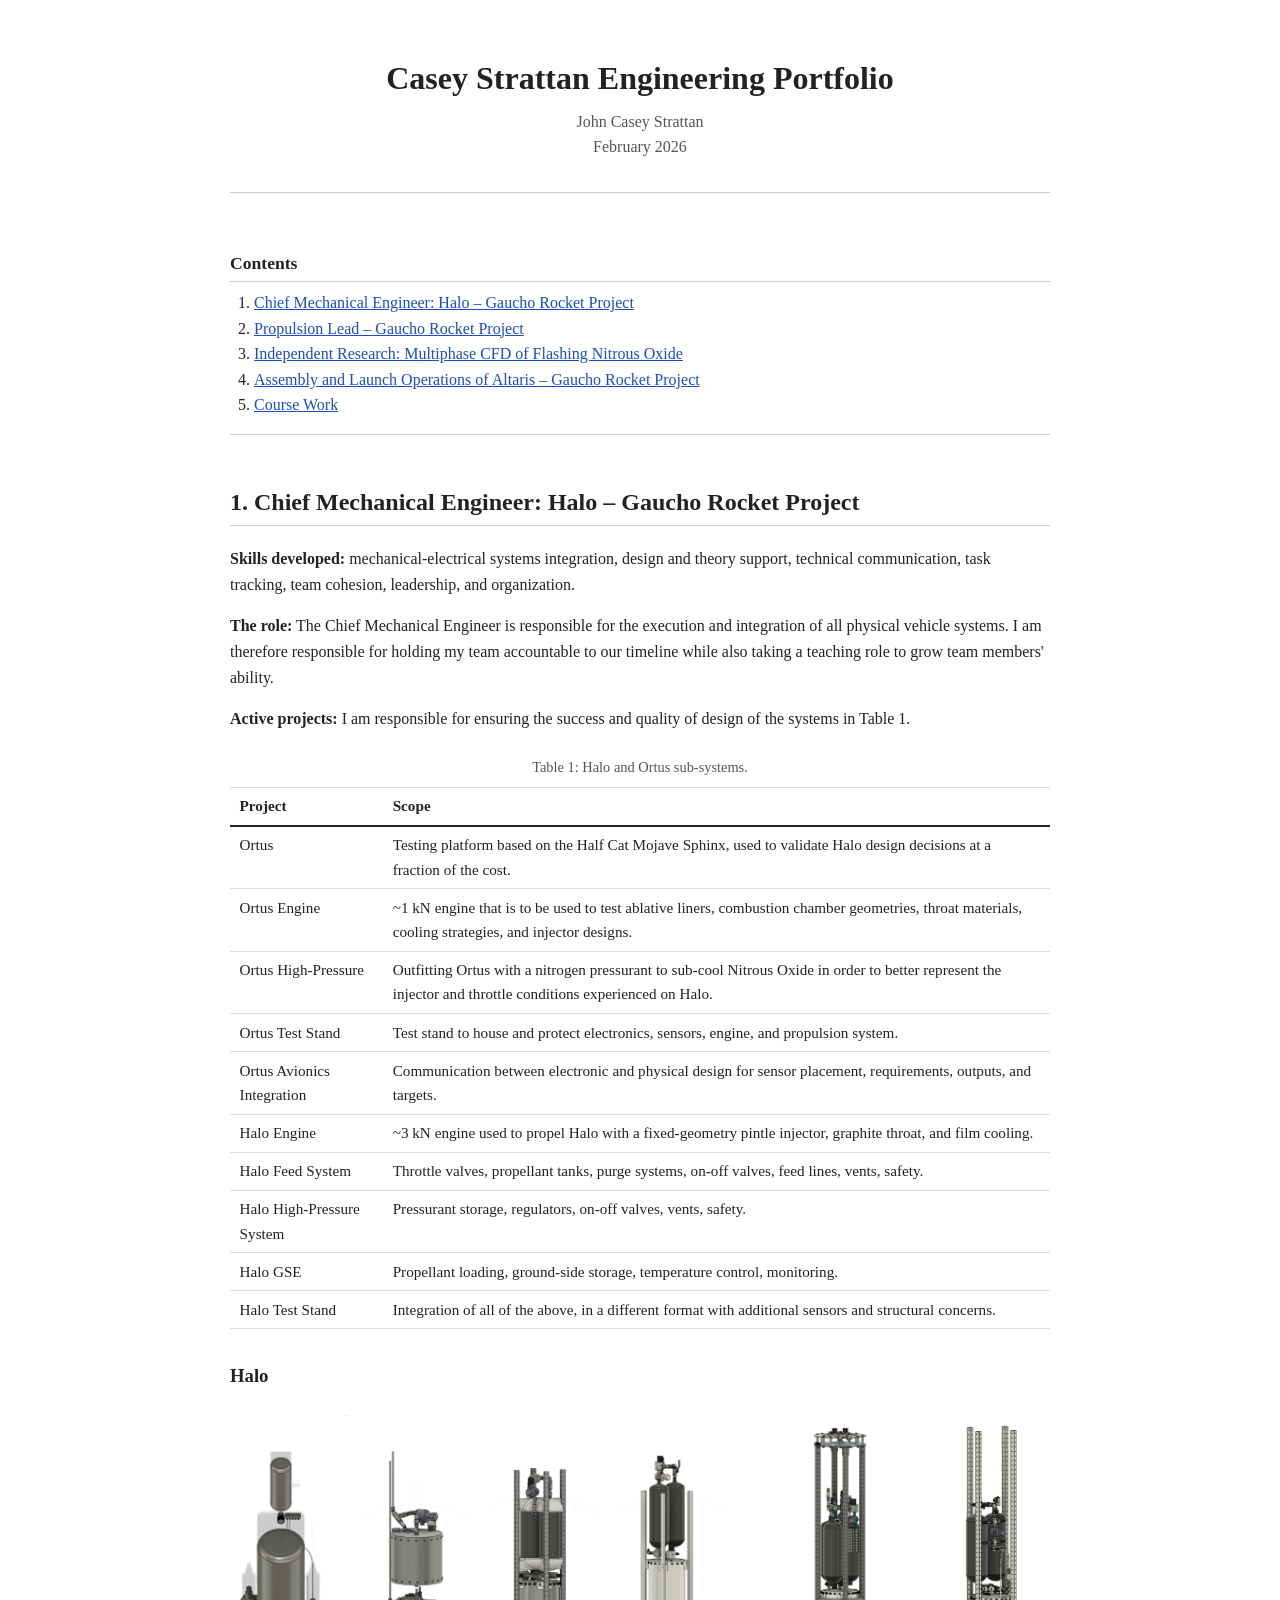
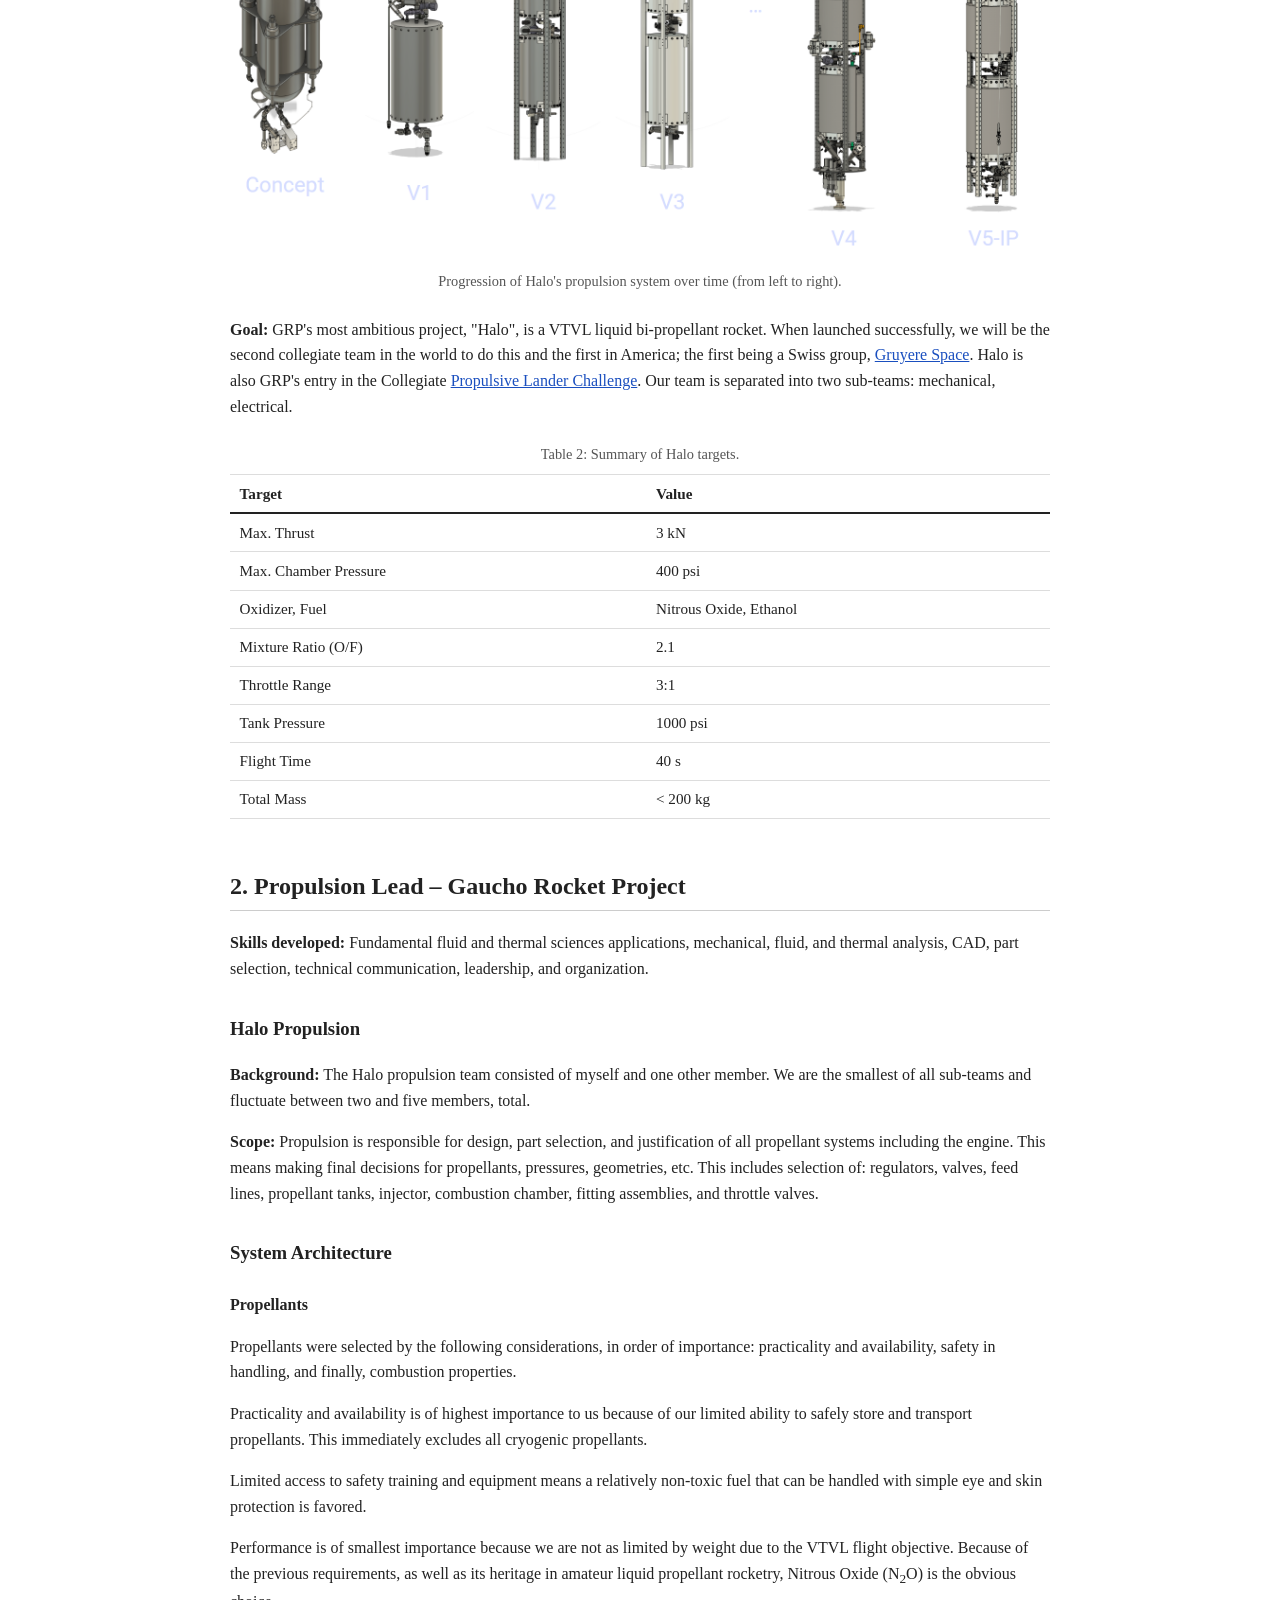
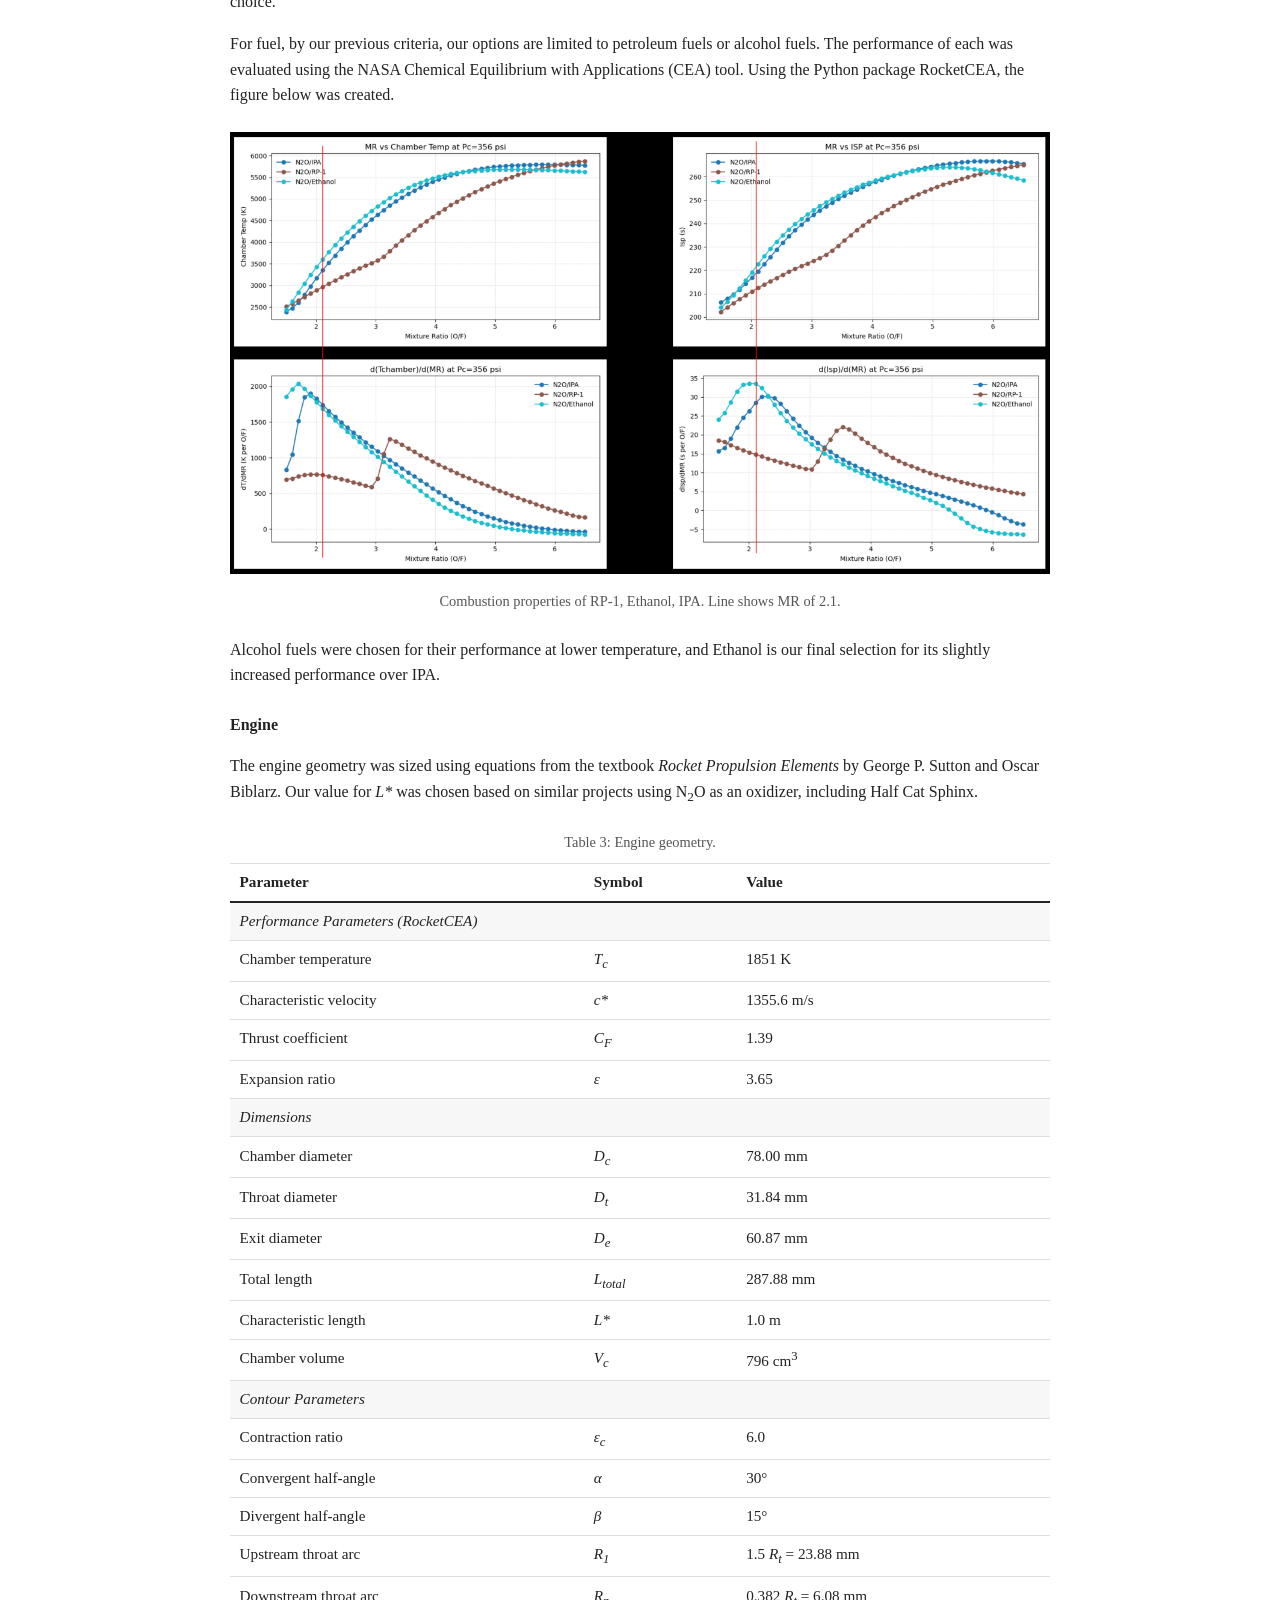
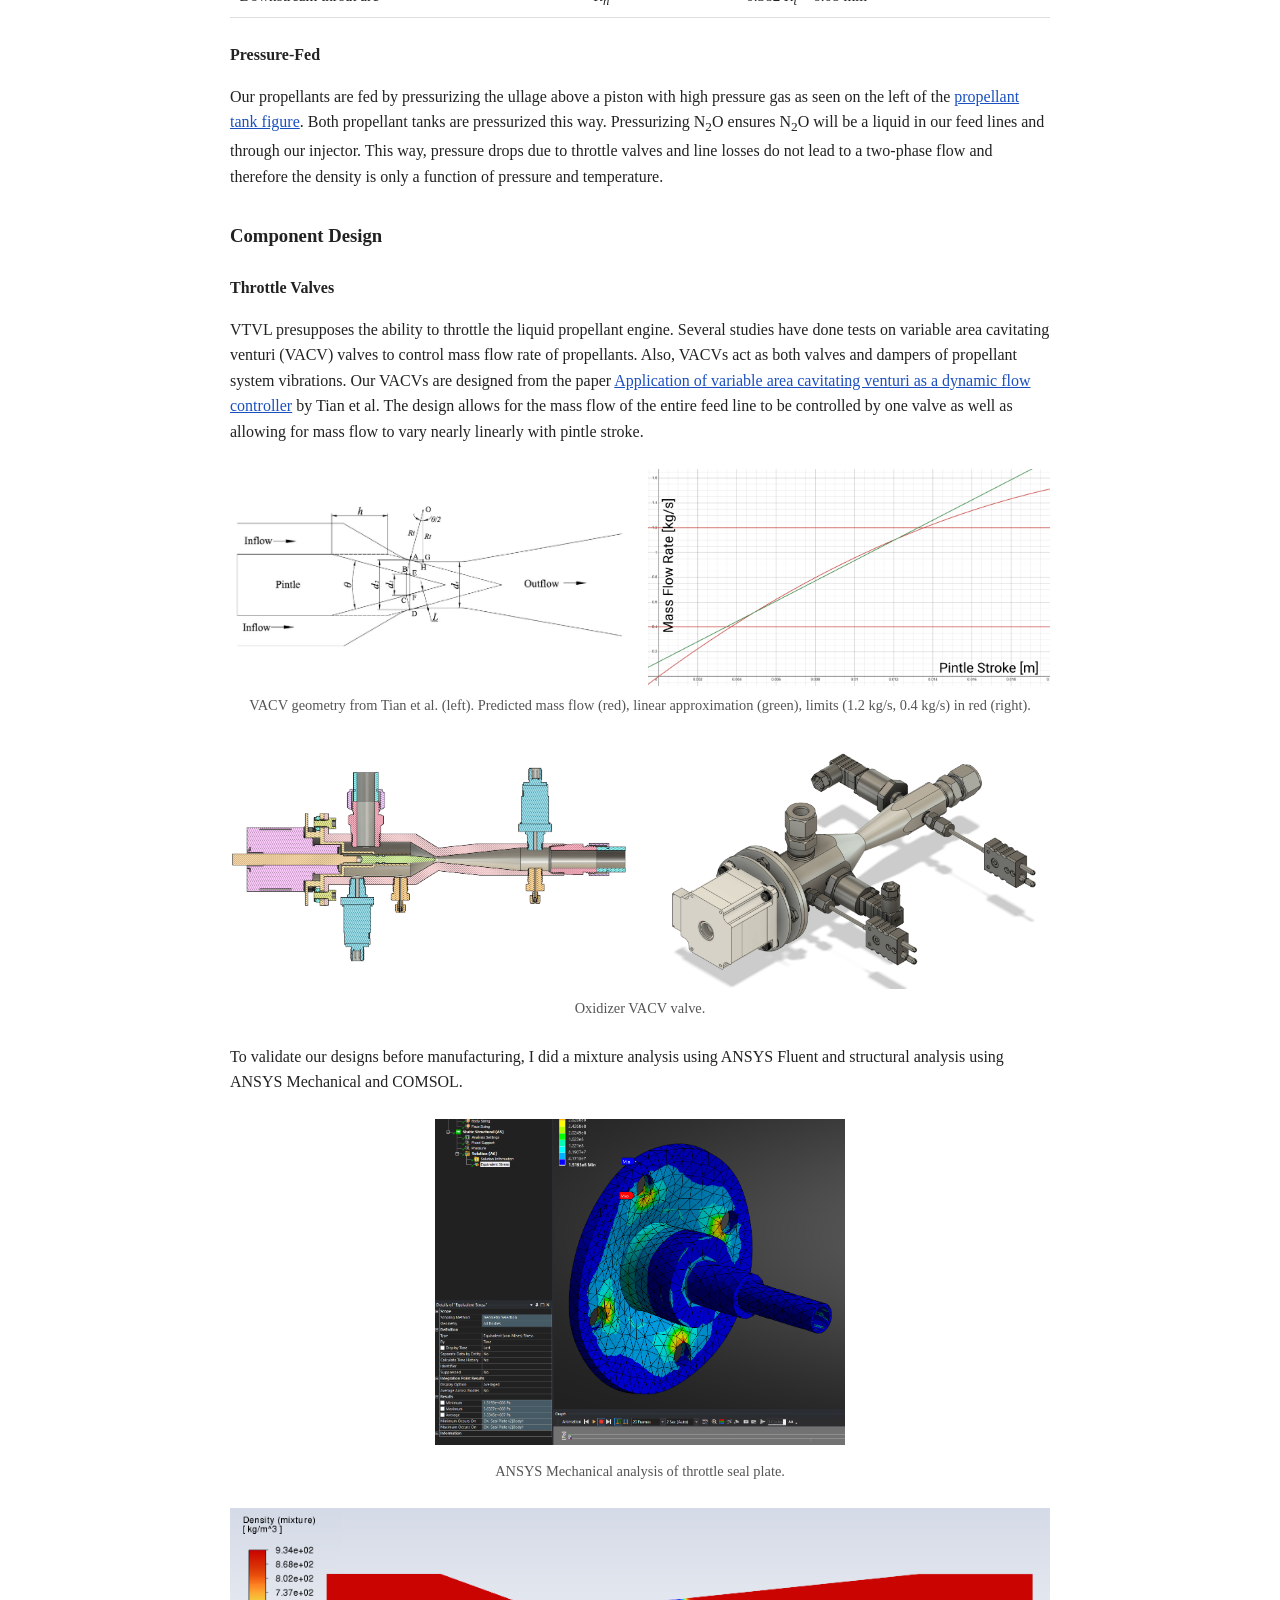
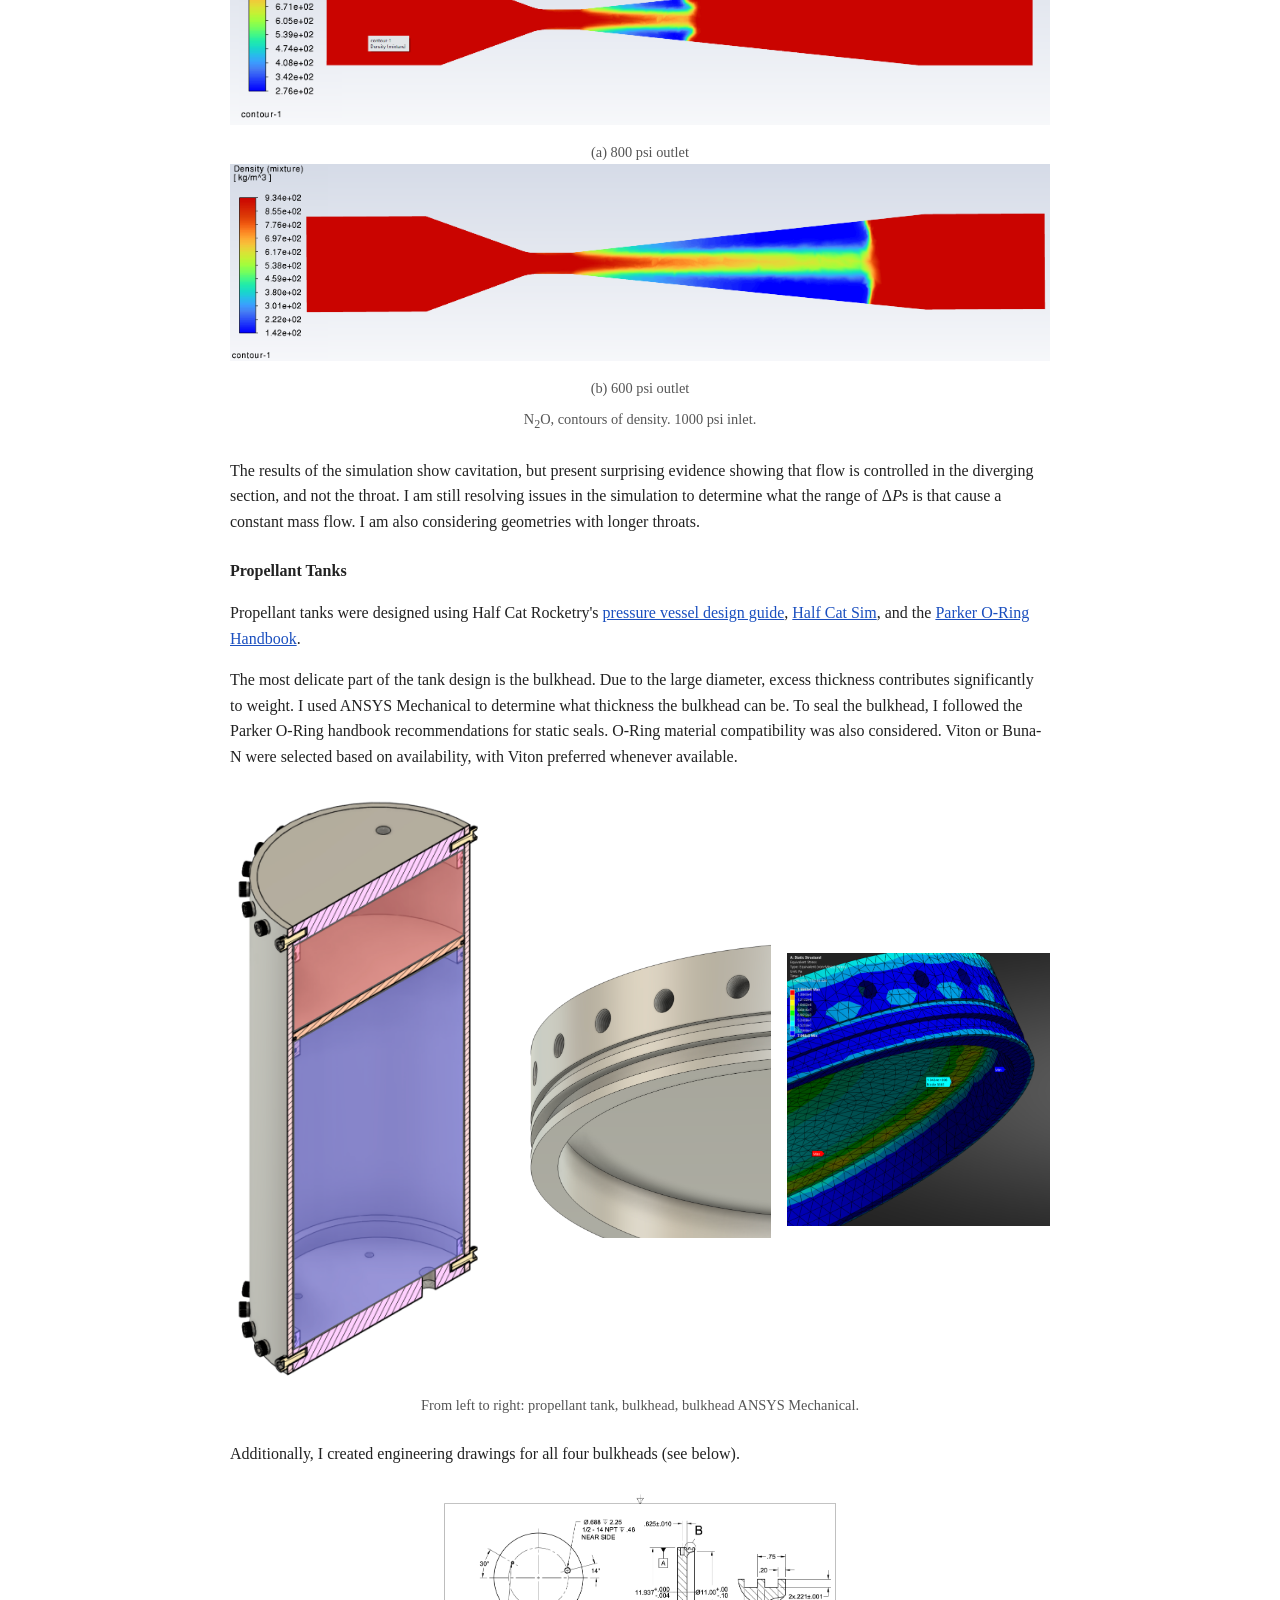
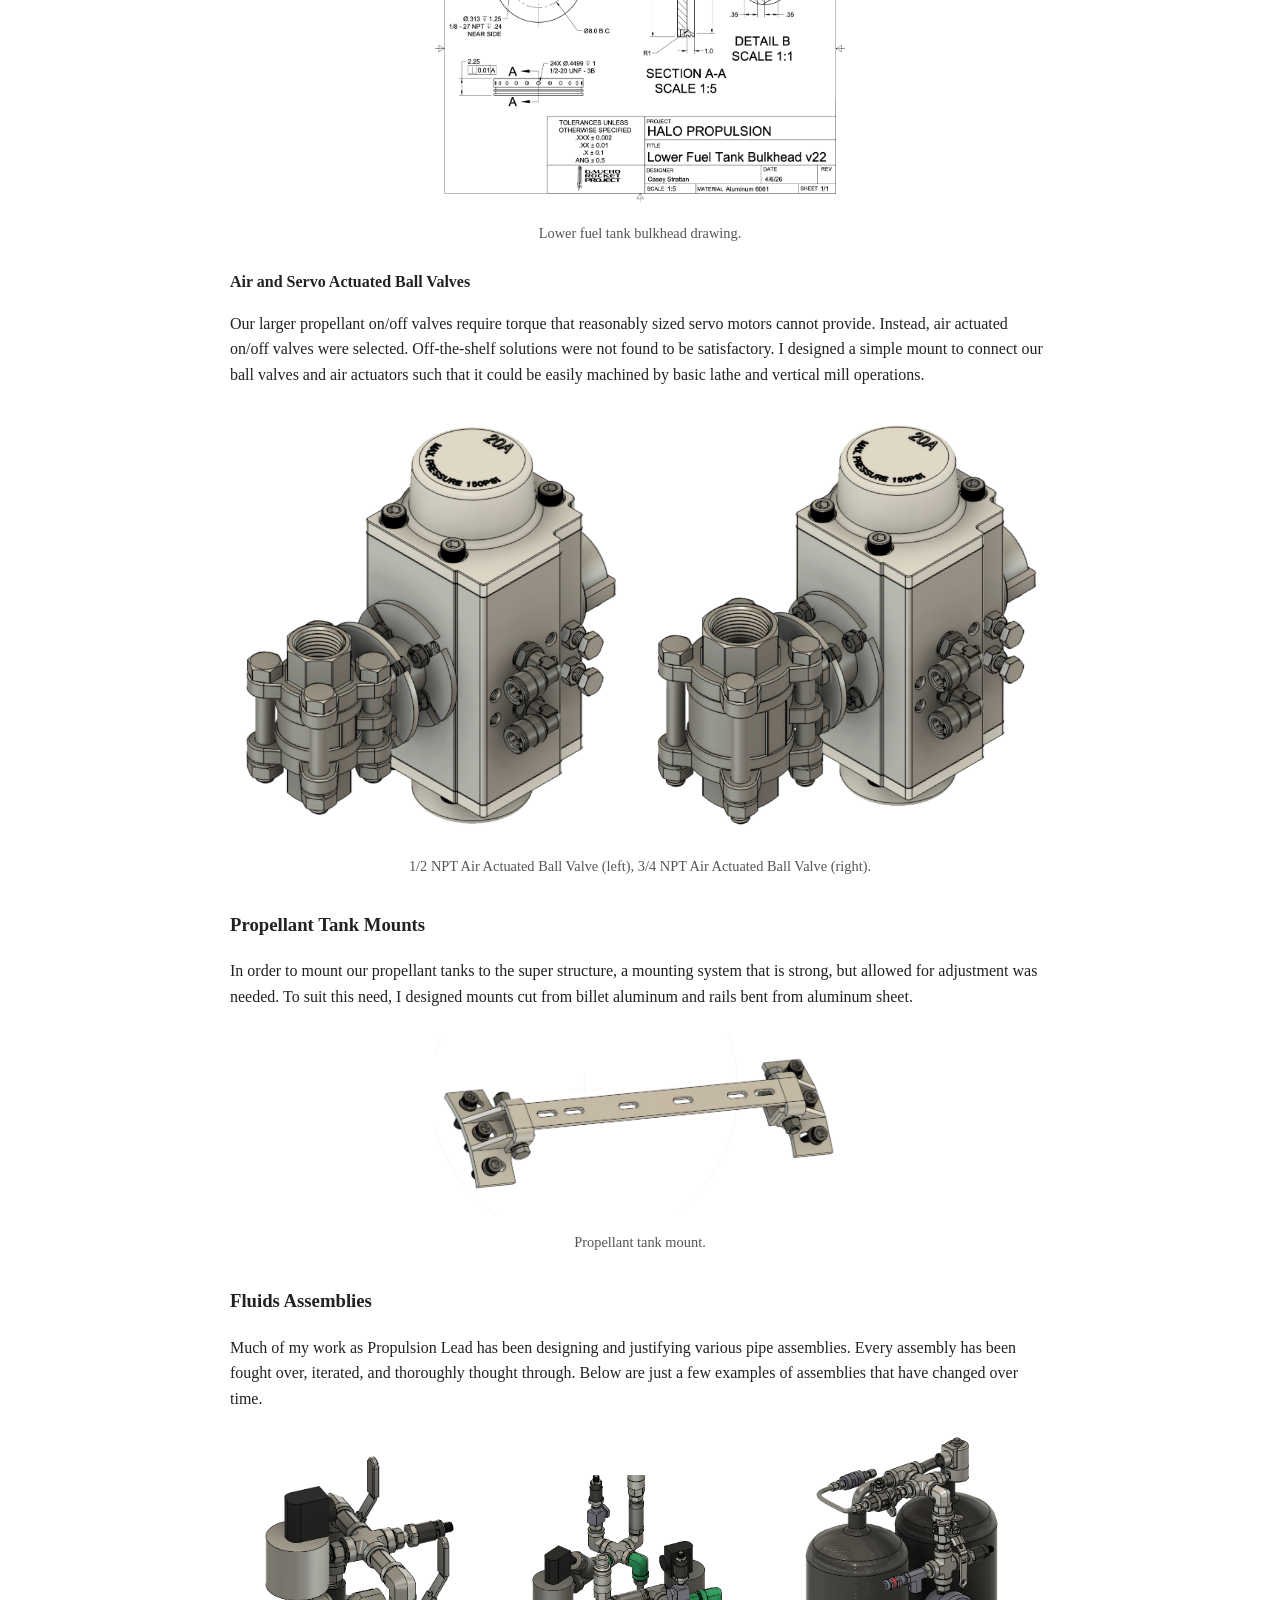
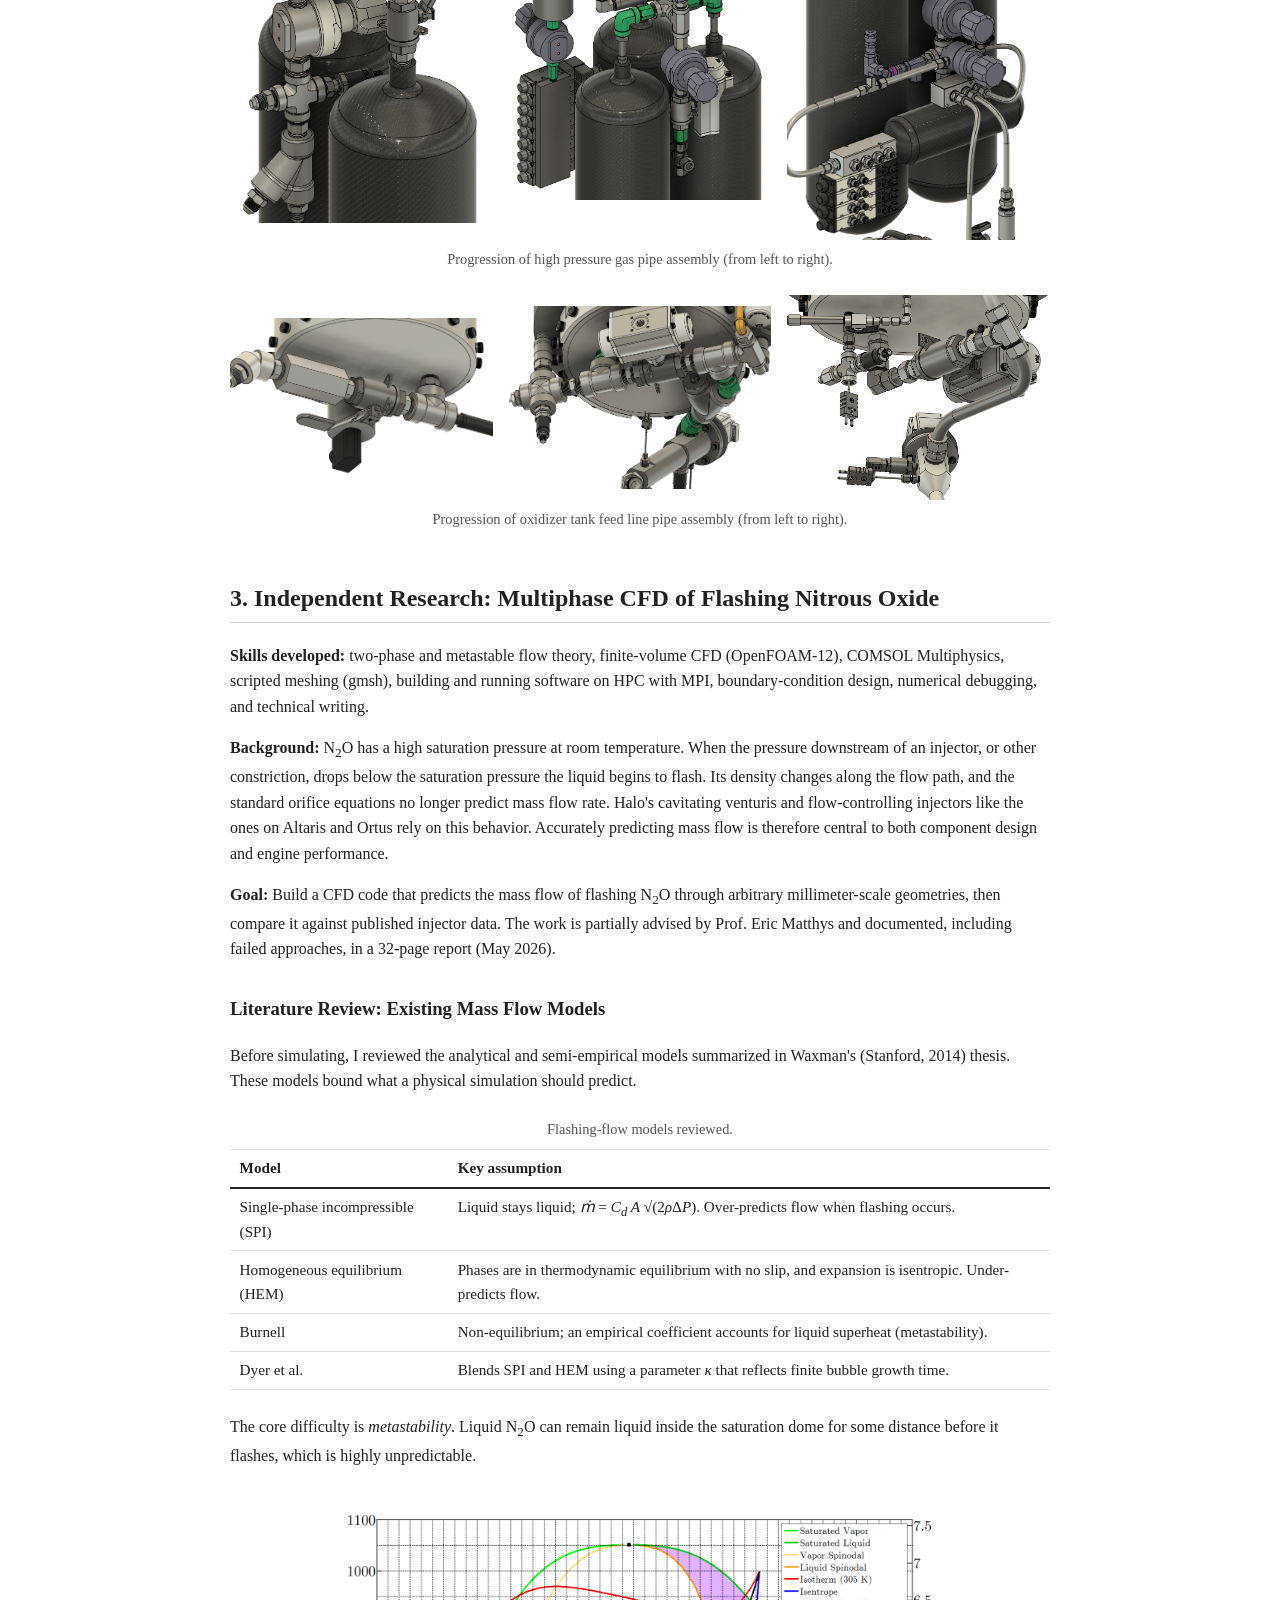
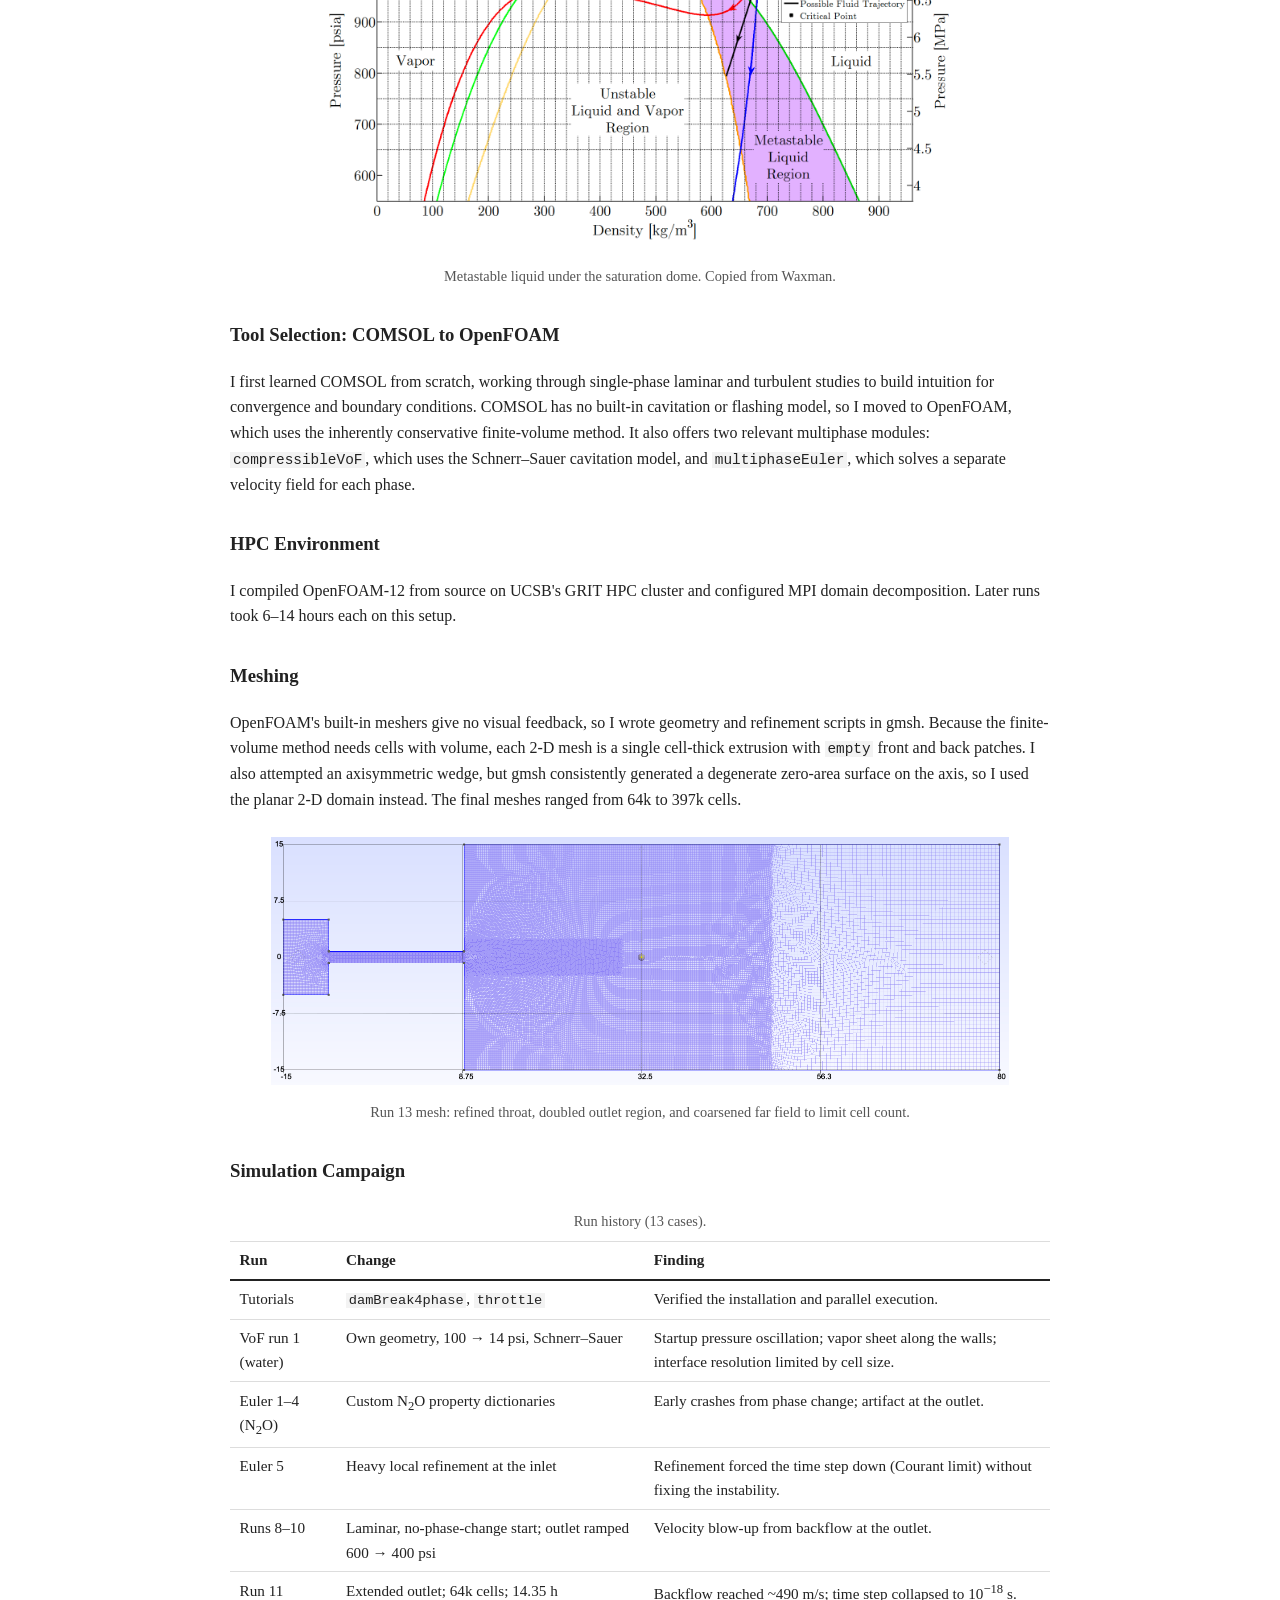
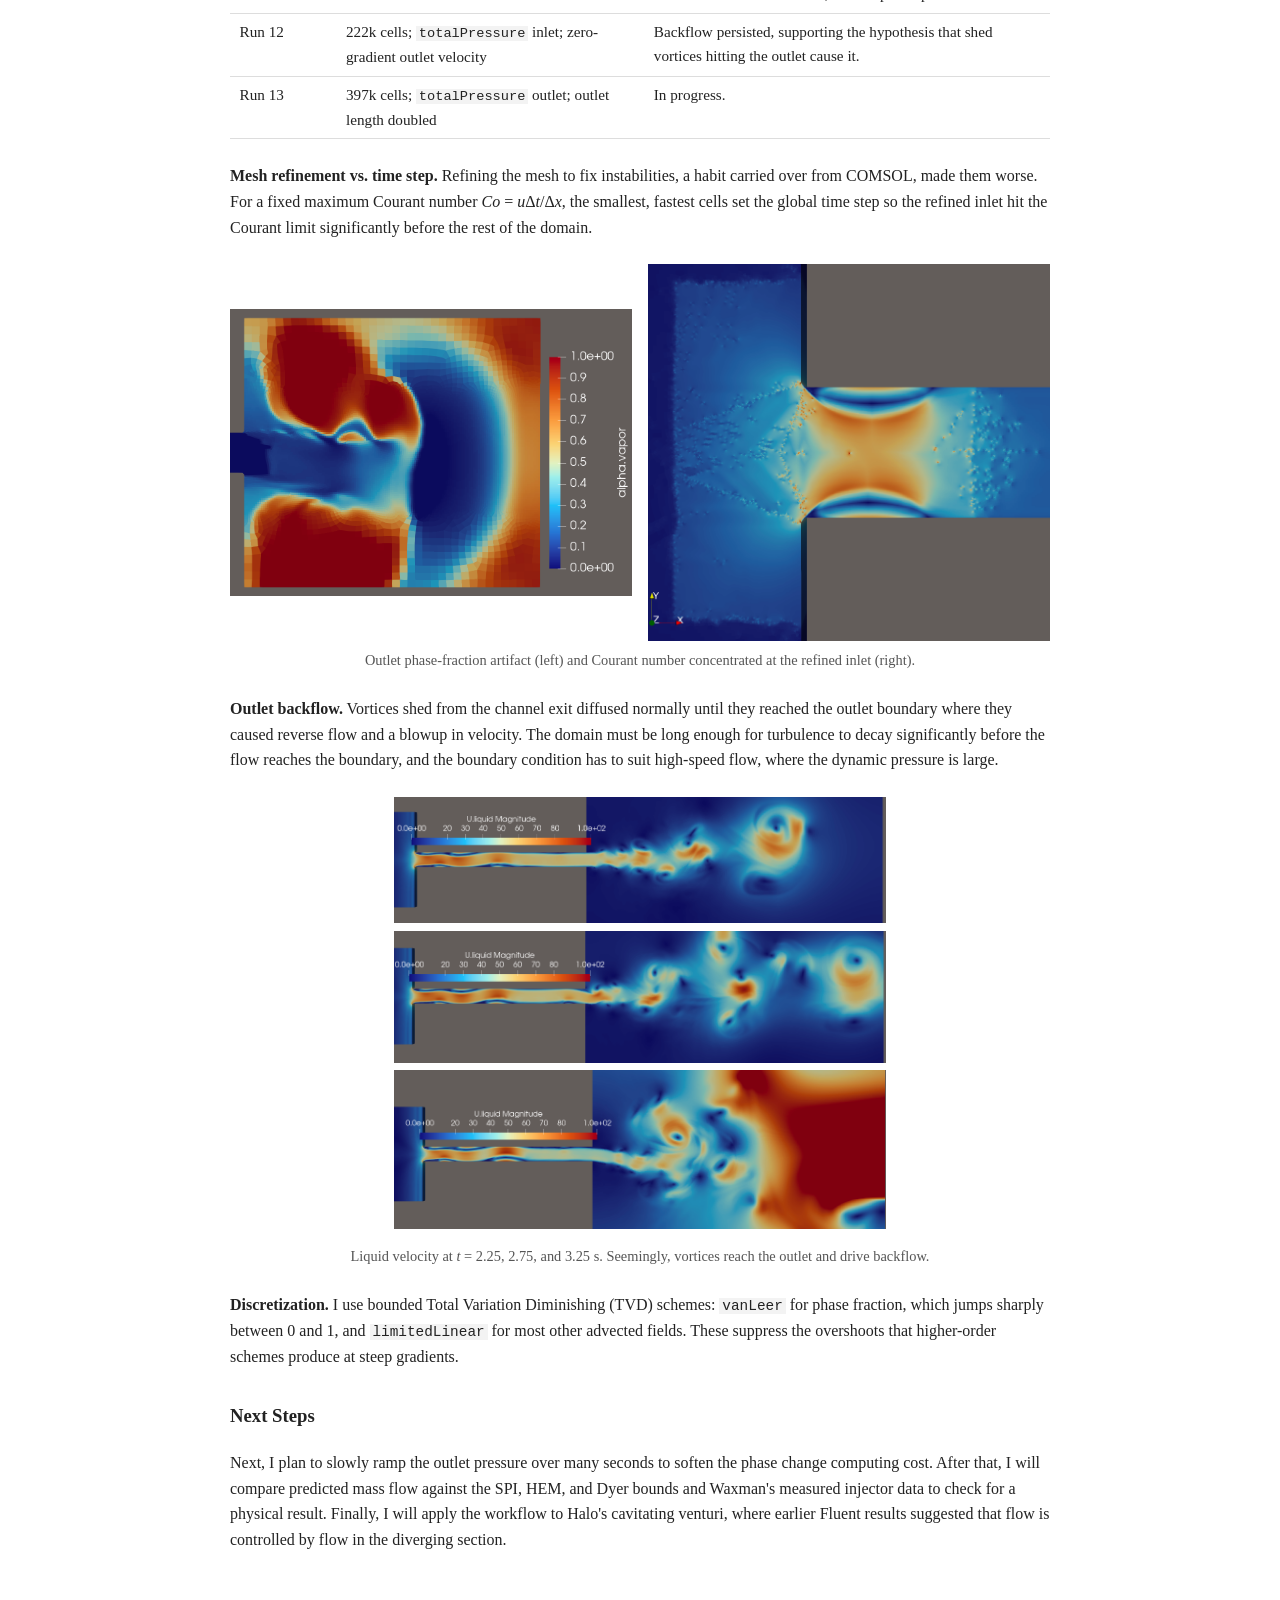
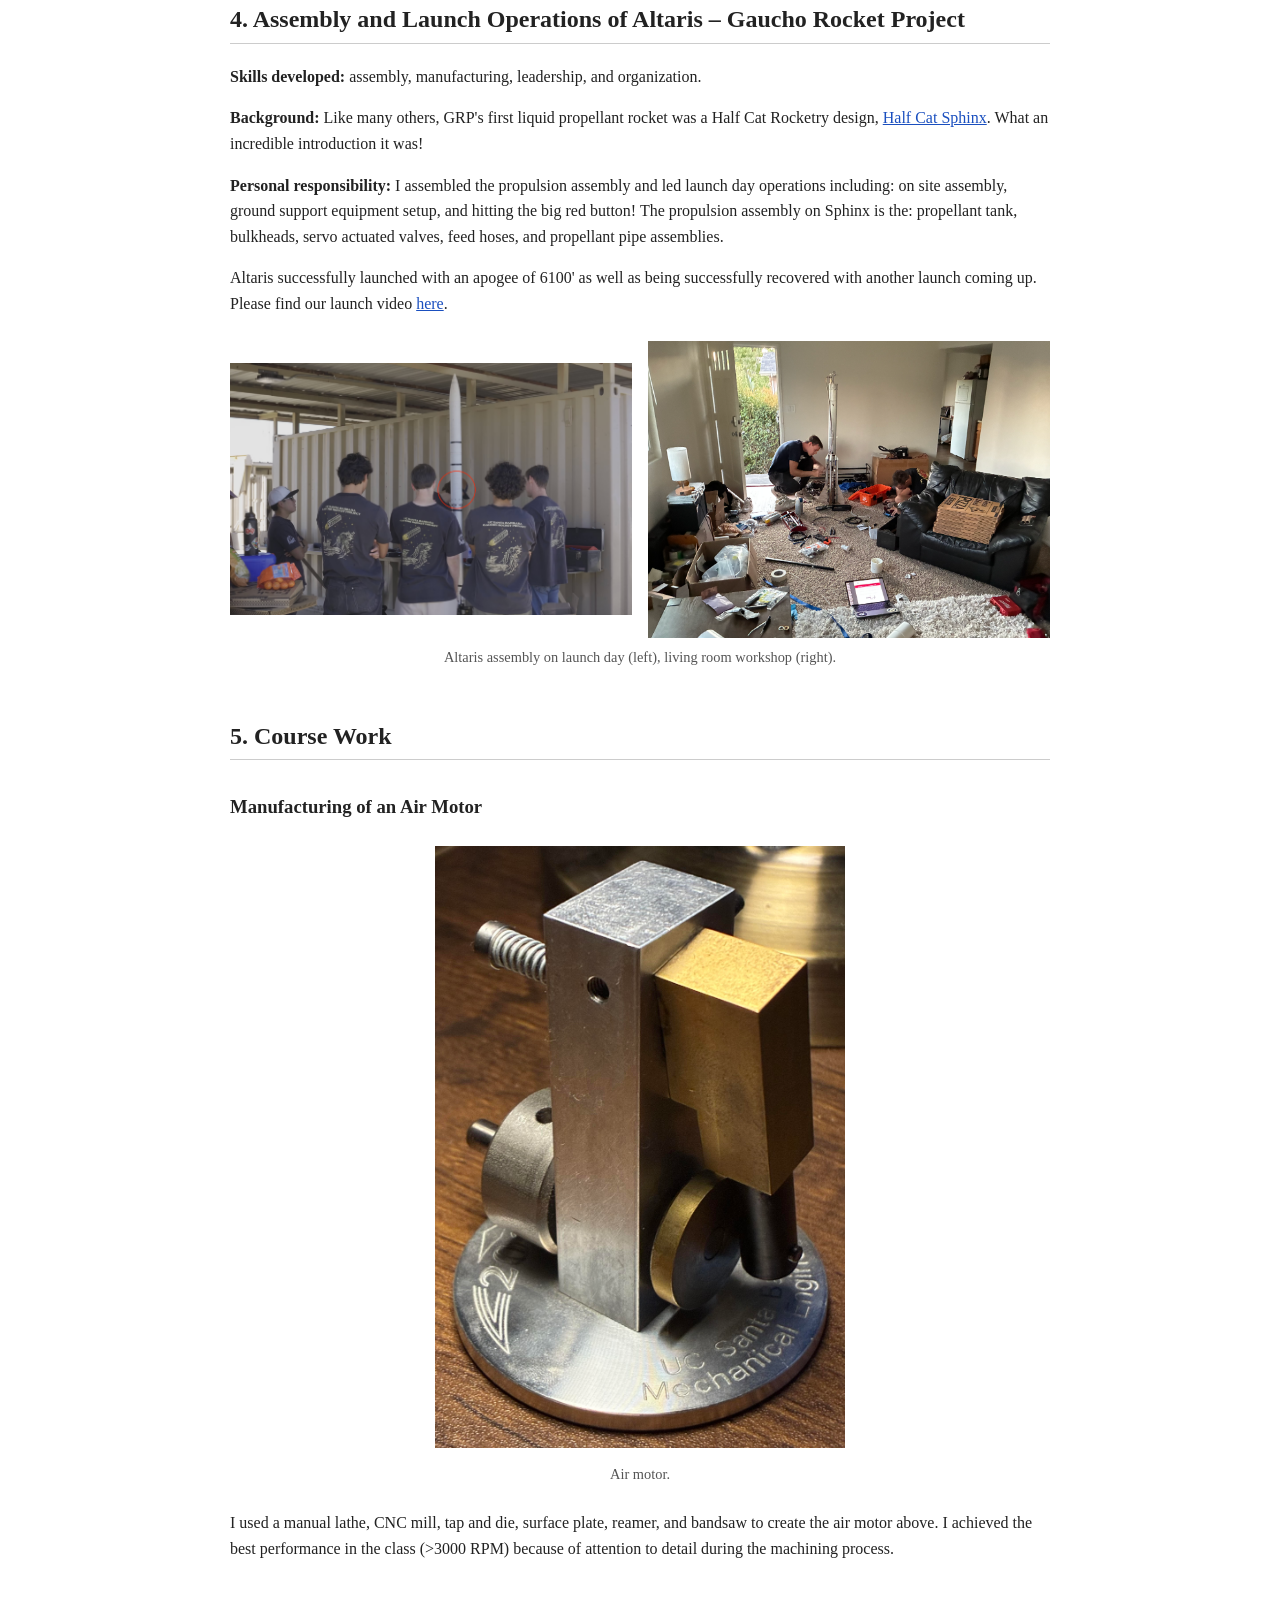
==== commit 0c19f074: "Updated website" ====
--- a/index.html
+++ b/index.html
@@ -1,367 +1,371 @@
 <!DOCTYPE html>
 <html lang="en">
 <head>
-  <meta charset="UTF-8" />
-  <meta name="viewport" content="width=device-width, initial-scale=1.0" />
-  <title>Casey Strattan Engineering Portfolio</title>
-  <style>
-    body {
-      font-family: Arial, sans-serif;
-      line-height: 1.6;
-      max-width: 1000px;
-      margin: 0 auto;
-      padding: 40px 20px;
-      color: #222;
-      background: #fff;
-    }
-
-    h1, h2, h3, h4 {
-      line-height: 1.25;
-      margin-top: 1.8em;
-    }
-
-    h1 {
-      text-align: center;
-      margin-bottom: 0.2em;
-    }
-
-    .author, .date {
-      text-align: center;
-      margin: 0.2em 0;
-    }
-
-    a {
-      color: #0645ad;
-    }
-
-    .toc {
-      border: 1px solid #ddd;
-      padding: 20px;
-      margin: 40px 0;
-      background: #f8f8f8;
-    }
-
-    .toc ul {
-      margin: 0;
-      padding-left: 24px;
-    }
-
-    figure {
-      margin: 32px auto;
-      text-align: center;
-    }
-
-    figure img {
-      max-width: 100%;
-      height: auto;
-      border: 1px solid #ddd;
-    }
-
-    figcaption {
-      margin-top: 8px;
-      font-size: 0.95em;
-      color: #555;
-    }
-
-    .image-row {
-      display: flex;
-      gap: 20px;
-      justify-content: center;
-      align-items: flex-start;
-      flex-wrap: wrap;
-    }
-
-    .image-row img {
-      flex: 1 1 280px;
-      max-width: 45%;
-    }
-
-    .image-row.three img {
-      max-width: 30%;
-    }
-
-    table {
-      width: 100%;
-      border-collapse: collapse;
-      margin: 24px 0;
-    }
-
-    caption {
-      caption-side: top;
-      font-weight: bold;
-      margin-bottom: 8px;
-    }
-
-    th, td {
-      text-align: left;
-      padding: 8px 10px;
-      border-bottom: 1px solid #ddd;
-    }
-
-    th {
-      border-bottom: 2px solid #333;
-    }
-
-    .section-break {
-      border: 0;
-      border-top: 1px solid #ddd;
-      margin: 48px 0;
-    }
-
-    @media (max-width: 700px) {
-      .image-row img,
-      .image-row.three img {
-        max-width: 100%;
-      }
-    }
-  </style>
+  <meta charset="UTF-8">
+  <meta name="viewport" content="width=device-width, initial-scale=1.0">
+  <title>Casey Strattan – Engineering Portfolio</title>
+  <link rel="stylesheet" href="style.css">
 </head>
 <body>
-  <header>
-    <h1>Casey Strattan Engineering Portfolio</h1>
-    <p class="author">John Casey Strattan</p>
-    <p class="date">February 2026</p>
-  </header>
-
-  <nav class="toc">
-    <h2>Table of Contents</h2>
-    <ul>
-      <li><a href="#grp-halo">Propulsion Lead - Gaucho Rocket Project</a></li>
-      <li><a href="#halo-propulsion">Halo Propulsion</a></li>
-      <li><a href="#system-architecture">System Architecture</a></li>
-      <li><a href="#component-design">Component Design</a></li>
-      <li><a href="#altaris">Assembly and Launch Operations of Altaris</a></li>
-      <li><a href="#course-work">Course Work</a></li>
-    </ul>
-  </nav>
-
-  <main>
-    <section id="grp-halo">
-      <h2>Propulsion Lead - Gaucho Rocket Project</h2>
-      <p><strong>Skills developed:</strong> fluid and thermal sciences, mechanical, fluid, and thermal analysis, CAD, part selection, leadership, and organization.</p>
-
-      <h3>Halo</h3>
-      <figure>
-        <img src="Halo Progresson.png" alt="Progression of Halo's propulsion system over time" />
-        <figcaption>Progression of Halo's propulsion system over time, from left to right.</figcaption>
-      </figure>
-
-      <p><strong>Goal:</strong> Our most ambitious project, “Halo,” is a VTVL liquid propellant rocket. If launched successfully, we will be the second collegiate team in the world to do this; the first being a Swiss group, <a href="https://gruyerespaceprogram.ch/">Gruyere Space</a>. Halo is also GRP's entry in the Collegiate <a href="https://landerchallenge.space/">Propulsive Lander Challenge</a>. Our team is separated into four sub-teams: mechanical design, electronics hardware, software, and propulsion.</p>
-
-      <table>
-        <caption>Summary of Halo Targets</caption>
-        <tbody>
-          <tr><th>Target</th><th>Value</th></tr>
-          <tr><td>Max. Thrust</td><td>3 kN</td></tr>
-          <tr><td>Max. Chamber Pressure</td><td>400 psi</td></tr>
-          <tr><td>Oxidizer, Fuel</td><td>Nitrous Oxide, Ethanol</td></tr>
-          <tr><td>Mass Ratio, O/F</td><td>2.1</td></tr>
-          <tr><td>Throttle Range</td><td>3:1</td></tr>
-          <tr><td>Tank Pressure</td><td>1000 psi</td></tr>
-          <tr><td>Flight Time</td><td>40 s</td></tr>
-          <tr><td>Total Mass</td><td>&lt;200 kg</td></tr>
-        </tbody>
-      </table>
-    </section>
-
-    <section id="halo-propulsion">
-      <h3>Halo Propulsion</h3>
-      <p><strong>Background:</strong> The Halo propulsion team is led by myself and one other member. We are the smallest of all sub-teams and fluctuate between two and five members total.</p>
-
-      <p><strong>Scope:</strong> Propulsion is responsible for design, part selection, and justification of all propellant systems and the engine. This means making final decisions for propellants, pressures, geometries, and related design choices. This includes selection of regulators, valves, feed lines, propellant tanks, injector, combustion chamber, fitting assemblies, and throttle valves.</p>
-    </section>
-
-    <section id="system-architecture">
-      <h3>System Architecture</h3>
-
-      <h4>Propellants</h4>
-      <p>Propellants were selected by the following considerations, in order of importance: practicality and availability, safety in handling, and finally, combustion properties.</p>
-
-      <p>Practicality and availability is of highest importance to us because of our limited ability to safely store and transport propellants. This immediately excludes all cryogenic propellants.</p>
-
-      <p>Limited access to safety training and equipment means a relatively non-toxic fuel that can be handled with simple eye and skin protection is favored.</p>
-
-      <p>Performance is of smallest importance because we are not as limited by weight due to the VTVL flight objective. Because of the previous requirements, as well as its heritage in amateur liquid propellant rocketry, nitrous oxide, N<sub>2</sub>O, is the obvious choice.</p>
-
-      <p>For fuel, by our previous criteria, our options are limited to petroleum fuels or alcohol fuels. The performance of each was evaluated using the NASA Chemical Equilibrium with Applications, CEA, tool. Using the Python package RocketCEA, the figure below was created.</p>
-
-      <figure>
-        <img src="Screenshot 2026-02-24 at 13.46.35.png" alt="Combustion properties of RP-1, ethanol, and IPA" />
-        <figcaption>Combustion properties of RP-1, ethanol, and IPA. Line shows MR of 2.1.</figcaption>
-      </figure>
-
-      <p>Alcohol fuels were chosen for their performance at lower temperature, and ethanol is our final selection for its slightly increased performance over IPA.</p>
-
-      <h4>Engine</h4>
-      <p>The engine geometry was sized using equations from the textbook <em>Rocket Propulsion Elements</em> by George P. Sutton and Oscar Biblarz. Our value for L* was chosen based on similar projects using N<sub>2</sub>O as an oxidizer, including Half Cat Sphinx.</p>
-
-      <table>
-        <caption>Engine Geometry</caption>
-        <tbody>
-          <tr><th>Parameter</th><th>Symbol</th><th>Value</th></tr>
-          <tr><td colspan="3"><em>Performance Parameters, RocketCEA</em></td></tr>
-          <tr><td>Chamber temperature</td><td>T<sub>c</sub></td><td>1851 K</td></tr>
-          <tr><td>Characteristic velocity</td><td>c*</td><td>1355.6 m/s</td></tr>
-          <tr><td>Thrust coefficient</td><td>C<sub>F</sub></td><td>1.39</td></tr>
-          <tr><td>Expansion ratio</td><td>ε</td><td>3.65</td></tr>
-          <tr><td colspan="3"><em>Dimensions</em></td></tr>
-          <tr><td>Chamber diameter</td><td>D<sub>c</sub></td><td>78.00 mm</td></tr>
-          <tr><td>Throat diameter</td><td>D<sub>t</sub></td><td>31.84 mm</td></tr>
-          <tr><td>Exit diameter</td><td>D<sub>e</sub></td><td>60.87 mm</td></tr>
-          <tr><td>Total length</td><td>L<sub>total</sub></td><td>287.88 mm</td></tr>
-          <tr><td>Characteristic length</td><td>L*</td><td>1.0 m</td></tr>
-          <tr><td>Chamber volume</td><td>V<sub>c</sub></td><td>796 cm<sup>3</sup></td></tr>
-          <tr><td colspan="3"><em>Contour Parameters</em></td></tr>
-          <tr><td>Contraction ratio</td><td>ε<sub>c</sub></td><td>6.0</td></tr>
-          <tr><td>Convergent half-angle</td><td>α</td><td>30°</td></tr>
-          <tr><td>Divergent half-angle</td><td>β</td><td>15°</td></tr>
-          <tr><td>Upstream throat arc</td><td>R<sub>1</sub></td><td>1.5 R<sub>t</sub> = 23.88 mm</td></tr>
-          <tr><td>Downstream throat arc</td><td>R<sub>n</sub></td><td>0.382 R<sub>t</sub> = 6.08 mm</td></tr>
-        </tbody>
-      </table>
-
-      <h4>Pressure-Fed</h4>
-      <p>Our propellants are fed by pressurizing the ullage above a piston with high-pressure gas. Both propellant tanks are pressurized this way. Pressurizing N<sub>2</sub>O ensures N<sub>2</sub>O will be a liquid in our feed lines and through our injector. This way, pressure drops due to throttle valves and line losses do not lead to two-phase flow, and therefore the density is only a function of pressure and temperature.</p>
-    </section>
-
-    <section id="component-design">
-      <h3>Component Design</h3>
-
-      <h4>Throttle Valves</h4>
-      <p>VTVL presupposes the ability to throttle the liquid propellant engine. Several studies have done tests on variable area cavitating venturi, VACV, valves to control mass flow rate of propellants. VACVs also act as both valves and dampers of propellant system vibrations. Our VACVs are designed from the paper <a href="https://www.sciencedirect.com/science/article/pii/S0955598614000582">Application of Variable Area Cavitating Venturi as a Dynamic Flow Controller</a> by Tian et al. The design allows for the mass flow of the entire feed line to be controlled by one valve, while allowing mass flow to vary nearly linearly with pintle stroke.</p>
-
-      <figure>
-        <div class="image-row">
-          <img src="Throttle Valve Geom..png" alt="VACV geometry" />
-          <img src="Throttle Valve Graph.png" alt="Predicted mass flow graph" />
-        </div>
-        <figcaption>VACV geometry from Tian et al., left. Predicted mass flow, linear approximation, and limits, right.</figcaption>
-      </figure>
-
-      <figure>
-        <div class="image-row">
-          <img src="Throttle Valve 2D.png" alt="Oxidizer VACV 2D design" />
-          <img src="Throttle Valve 3D.png" alt="Oxidizer VACV 3D design" />
-        </div>
-        <figcaption>Oxidizer VACV valve.</figcaption>
-      </figure>
-
-      <p>To validate our designs before manufacturing, I did a mixture analysis using ANSYS Fluent and structural analysis using ANSYS Mechanical and COMSOL.</p>
-
-      <figure>
-        <img src="Venturi Seal Plate FEA.png" alt="ANSYS Mechanical analysis of throttle seal plate" style="max-width: 50%;" />
-        <figcaption>ANSYS Mechanical analysis of throttle seal plate.</figcaption>
-      </figure>
-
-      <figure>
-        <img src="Density Contours 800 psi out, geom. 1.png" alt="N2O density contours with 800 psi outlet" />
-        <figcaption>N<sub>2</sub>O density contours. 1000 psi inlet, 800 psi outlet.</figcaption>
-      </figure>
-
-      <figure>
-        <img src="Density Contours 600 psi out, geom. 1.png" alt="N2O density contours with 600 psi outlet" />
-        <figcaption>N<sub>2</sub>O density contours. 1000 psi inlet, 600 psi outlet.</figcaption>
-      </figure>
-
-      <p>The results of the simulation show cavitation, but present surprising evidence showing that flow is controlled in the diverging section, and not the throat. I am still resolving issues in the simulation to determine what range of ΔP causes constant mass flow. I am also considering geometries with longer throats.</p>
-
-      <h4>Propellant Tanks</h4>
-      <p>Propellant tanks were designed using Half Cat Rocketry's <a href="https://www.halfcatrocketry.com/propellant-tank">pressure vessel design guide</a>, <a href="https://www.halfcatrocketry.com/halfcatsim">Half Cat Sim</a>, and the <a href="https://www.parker.com/content/dam/Parker-com/Literature/O-Ring-Division-Literature/ORD-5700.pdf">Parker O-Ring Handbook</a>.</p>
-
-      <p>The most delicate part of the tank design is the bulkhead. Due to the large diameter, excess thickness contributes significantly to weight. I used ANSYS Mechanical to determine what thickness the bulkhead can be. To seal the bulkhead, I followed the Parker O-Ring handbook recommendations for static seals. O-ring material compatibility was also considered. Viton or Buna-N were selected based on availability, with Viton preferred whenever available.</p>
-
-      <figure>
-        <div class="image-row three">
-          <img src="Screenshot 2026-02-24 at 14.37.14.png" alt="Propellant tank" />
-          <img src="Screenshot 2026-02-24 at 15.42.40.png" alt="Bulkhead" />
-          <img src="Screenshot 2026-02-24 at 15.29.55.png" alt="Bulkhead ANSYS Mechanical analysis" />
-        </div>
-        <figcaption>From left to right: propellant tank, bulkhead, and bulkhead ANSYS Mechanical analysis.</figcaption>
-      </figure>
-
-      <p>Additionally, I created engineering drawings for all four bulkheads.</p>
-
-      <figure>
-        <img src="Bulkhead Drawing.png" alt="Lower fuel tank bulkhead drawing" style="max-width: 50%;" />
-        <figcaption>Lower fuel tank bulkhead drawing.</figcaption>
-      </figure>
-
-      <h4>Air and Servo Actuated Ball Valves</h4>
-      <p>Our larger propellant on/off valves require torque that reasonably sized servo motors cannot provide. Instead, air-actuated on/off valves were selected. Off-the-shelf solutions were not satisfactory. I designed a simple mount to connect our ball valves and air actuators such that it could be easily machined by basic lathe and vertical mill operations.</p>
-
-      <figure>
-        <div class="image-row">
-          <img src="1:2 inch ball valve.png" alt="1/2 NPT air actuated ball valve" />
-          <img src="3:4 inch ball valve.png" alt="3/4 NPT air actuated ball valve" />
-        </div>
-        <figcaption>1/2 NPT air-actuated ball valve, left. 3/4 NPT air-actuated ball valve, right.</figcaption>
-      </figure>
-
-      <h4>Propellant Tank Mounts</h4>
-      <p>In order to mount our propellant tanks to the superstructure, a mounting system that is strong but allowed for adjustment was needed. To suit this need, I designed mounts cut from billet aluminum and rails bent from aluminum sheet.</p>
-
-      <figure>
-        <img src="Tank Mount.png" alt="Propellant tank mount" style="max-width: 50%;" />
-        <figcaption>Propellant tank mount.</figcaption>
-      </figure>
-
-      <h4>Fluids Assemblies</h4>
-      <p>Much of my work as Propulsion Lead has been designing and justifying various pipe assemblies. Every assembly has been debated, iterated, and thoroughly thought through. Below are a few examples of assemblies that have changed over time.</p>
-
-      <figure>
-        <div class="image-row three">
-          <img src="HP Assy. V3.png" alt="High pressure gas pipe assembly version 3" />
-          <img src="HP Assy. V4.png" alt="High pressure gas pipe assembly version 4" />
-          <img src="HP Assy. V5.png" alt="High pressure gas pipe assembly version 5" />
-        </div>
-        <figcaption>Progression of high-pressure gas pipe assembly, from left to right.</figcaption>
-      </figure>
-
-      <figure>
-        <div class="image-row three">
-          <img src="Ox. Drain V3.png" alt="Oxidizer tank feed line pipe assembly version 3" />
-          <img src="Ox. Drain V4.png" alt="Oxidizer tank feed line pipe assembly version 4" />
-          <img src="Ox. Drain V5.png" alt="Oxidizer tank feed line pipe assembly version 5" />
-        </div>
-        <figcaption>Progression of oxidizer tank feed line pipe assembly, from left to right.</figcaption>
-      </figure>
-    </section>
-
-    <hr class="section-break" />
-
-    <section id="altaris">
-      <h2>Assembly and Launch Operations of Altaris - Gaucho Rocket Project</h2>
-
-      <p><strong>Skills developed:</strong> assembly, manufacturing, leadership, and organization.</p>
-
-      <p><strong>Background:</strong> Like many others, GRP's first liquid propellant rocket was a Half Cat Rocketry design, <a href="https://www.halfcatrocketry.com/mojave-sphinx">Half Cat Sphinx</a>. What an incredible introduction it was.</p>
-
-      <p><strong>Personal responsibility:</strong> I assembled the propulsion assembly and led launch day operations, including on-site assembly, ground support equipment setup, and hitting the big red button. The propulsion assembly on Sphinx is the propellant tank, bulkheads, servo-actuated valves, feed hoses, and propellant pipe assemblies.</p>
-
-      <p>Altaris successfully launched with an apogee of 6100 ft and was successfully recovered, with another launch coming up. Please find our launch video <a href="https://www.youtube.com/shorts/XH0TOY5dTvA">here</a>.</p>
-
-      <figure>
-        <div class="image-row">
-          <img src="Screenshot 2026-02-24 at 16.18.28.png" alt="Altaris assembly on launch day" />
-          <img src="Screenshot 2026-02-24 at 16.15.08.png" alt="Living room workshop" />
-        </div>
-        <figcaption>Altaris assembly on launch day, left. Living room workshop, right.</figcaption>
-      </figure>
-    </section>
-
-    <hr class="section-break" />
-
-    <section id="course-work">
-      <h2>Course Work</h2>
-      <h3>Manufacturing of an Air Motor</h3>
-
-      <figure>
-        <img src="ME12S Project.jpg" alt="Air motor" style="max-width: 50%;" />
-        <figcaption>Air motor.</figcaption>
-      </figure>
-
-      <p>I used a manual lathe, CNC mill, tap and die, surface plate, reamer, and bandsaw to create the air motor shown above. I achieved the best performance in the class, over 3000 RPM, because of tight tolerances and attention to detail during the machining process.</p>
-    </section>
-  </main>
+
+<header>
+  <h1>Casey Strattan Engineering Portfolio</h1>
+  <p>John Casey Strattan</p>
+  <p>February 2026</p>
+</header>
+
+<nav>
+  <h2>Contents</h2>
+  <ol>
+    <li><a href="#chief-mech">Chief Mechanical Engineer: Halo – Gaucho Rocket Project</a></li>
+    <li><a href="#propulsion">Propulsion Lead – Gaucho Rocket Project</a></li>
+    <li><a href="#cfd">Independent Research: Multiphase CFD of Flashing Nitrous Oxide</a></li>
+    <li><a href="#altaris">Assembly and Launch Operations of Altaris – Gaucho Rocket Project</a></li>
+    <li><a href="#coursework">Course Work</a></li>
+  </ol>
+</nav>
+
+<!-- ============================================================ -->
+<section id="chief-mech">
+  <h2>1. Chief Mechanical Engineer: Halo – Gaucho Rocket Project</h2>
+
+  <p><strong>Skills developed:</strong> mechanical-electrical systems integration, design and theory support, technical communication, task tracking, team cohesion, leadership, and organization.</p>
+
+  <p><strong>The role:</strong> The Chief Mechanical Engineer is responsible for the execution and integration of all physical vehicle systems. I am therefore responsible for holding my team accountable to our timeline while also taking a teaching role to grow team members' ability.</p>
+
+  <p><strong>Active projects:</strong> I am responsible for ensuring the success and quality of design of the systems in Table 1.</p>
+
+  <table>
+    <caption>Table 1: Halo and Ortus sub-systems.</caption>
+    <thead>
+      <tr><th>Project</th><th>Scope</th></tr>
+    </thead>
+    <tbody>
+      <tr><td>Ortus</td><td>Testing platform based on the Half Cat Mojave Sphinx, used to validate Halo design decisions at a fraction of the cost.</td></tr>
+      <tr><td>Ortus Engine</td><td>~1 kN engine that is to be used to test ablative liners, combustion chamber geometries, throat materials, cooling strategies, and injector designs.</td></tr>
+      <tr><td>Ortus High-Pressure</td><td>Outfitting Ortus with a nitrogen pressurant to sub-cool Nitrous Oxide in order to better represent the injector and throttle conditions experienced on Halo.</td></tr>
+      <tr><td>Ortus Test Stand</td><td>Test stand to house and protect electronics, sensors, engine, and propulsion system.</td></tr>
+      <tr><td>Ortus Avionics Integration</td><td>Communication between electronic and physical design for sensor placement, requirements, outputs, and targets.</td></tr>
+      <tr><td>Halo Engine</td><td>~3 kN engine used to propel Halo with a fixed-geometry pintle injector, graphite throat, and film cooling.</td></tr>
+      <tr><td>Halo Feed System</td><td>Throttle valves, propellant tanks, purge systems, on-off valves, feed lines, vents, safety.</td></tr>
+      <tr><td>Halo High-Pressure System</td><td>Pressurant storage, regulators, on-off valves, vents, safety.</td></tr>
+      <tr><td>Halo GSE</td><td>Propellant loading, ground-side storage, temperature control, monitoring.</td></tr>
+      <tr><td>Halo Test Stand</td><td>Integration of all of the above, in a different format with additional sensors and structural concerns.</td></tr>
+    </tbody>
+  </table>
+
+  <h3>Halo</h3>
+
+  <figure>
+    <img src="main/Halo%20Progresson.png" alt="Progression of Halo's propulsion system">
+    <figcaption>Progression of Halo's propulsion system over time (from left to right).</figcaption>
+  </figure>
+
+  <p><strong>Goal:</strong> GRP's most ambitious project, "Halo", is a VTVL liquid bi-propellant rocket. When launched successfully, we will be the second collegiate team in the world to do this and the first in America; the first being a Swiss group, <a href="https://gruyerespaceprogram.ch/">Gruyere Space</a>. Halo is also GRP's entry in the Collegiate <a href="https://landerchallenge.space/">Propulsive Lander Challenge</a>. Our team is separated into two sub-teams: mechanical, electrical.</p>
+
+  <table>
+    <caption>Table 2: Summary of Halo targets.</caption>
+    <thead>
+      <tr><th>Target</th><th>Value</th></tr>
+    </thead>
+    <tbody>
+      <tr><td>Max. Thrust</td><td>3 kN</td></tr>
+      <tr><td>Max. Chamber Pressure</td><td>400 psi</td></tr>
+      <tr><td>Oxidizer, Fuel</td><td>Nitrous Oxide, Ethanol</td></tr>
+      <tr><td>Mixture Ratio (O/F)</td><td>2.1</td></tr>
+      <tr><td>Throttle Range</td><td>3:1</td></tr>
+      <tr><td>Tank Pressure</td><td>1000 psi</td></tr>
+      <tr><td>Flight Time</td><td>40 s</td></tr>
+      <tr><td>Total Mass</td><td>&lt; 200 kg</td></tr>
+    </tbody>
+  </table>
+</section>
+
+<!-- ============================================================ -->
+<section id="propulsion">
+  <h2>2. Propulsion Lead – Gaucho Rocket Project</h2>
+
+  <p><strong>Skills developed:</strong> Fundamental fluid and thermal sciences applications, mechanical, fluid, and thermal analysis, CAD, part selection, technical communication, leadership, and organization.</p>
+
+  <h3>Halo Propulsion</h3>
+
+  <p><strong>Background:</strong> The Halo propulsion team consisted of myself and one other member. We are the smallest of all sub-teams and fluctuate between two and five members, total.</p>
+
+  <p><strong>Scope:</strong> Propulsion is responsible for design, part selection, and justification of all propellant systems including the engine. This means making final decisions for propellants, pressures, geometries, etc. This includes selection of: regulators, valves, feed lines, propellant tanks, injector, combustion chamber, fitting assemblies, and throttle valves.</p>
+
+  <h3>System Architecture</h3>
+
+  <h4>Propellants</h4>
+  <p>Propellants were selected by the following considerations, in order of importance: practicality and availability, safety in handling, and finally, combustion properties.</p>
+  <p>Practicality and availability is of highest importance to us because of our limited ability to safely store and transport propellants. This immediately excludes all cryogenic propellants.</p>
+  <p>Limited access to safety training and equipment means a relatively non-toxic fuel that can be handled with simple eye and skin protection is favored.</p>
+  <p>Performance is of smallest importance because we are not as limited by weight due to the VTVL flight objective. Because of the previous requirements, as well as its heritage in amateur liquid propellant rocketry, Nitrous Oxide (N<sub>2</sub>O) is the obvious choice.</p>
+  <p>For fuel, by our previous criteria, our options are limited to petroleum fuels or alcohol fuels. The performance of each was evaluated using the NASA Chemical Equilibrium with Applications (CEA) tool. Using the Python package RocketCEA, the figure below was created.</p>
+
+  <figure>
+    <img src="main/Screenshot%202026-02-24%20at%2013.46.35.png" alt="Combustion properties of RP-1, Ethanol, IPA">
+    <figcaption>Combustion properties of RP-1, Ethanol, IPA. Line shows MR of 2.1.</figcaption>
+  </figure>
+
+  <p>Alcohol fuels were chosen for their performance at lower temperature, and Ethanol is our final selection for its slightly increased performance over IPA.</p>
+
+  <h4>Engine</h4>
+  <p>The engine geometry was sized using equations from the textbook <em>Rocket Propulsion Elements</em> by George P. Sutton and Oscar Biblarz. Our value for <i>L*</i> was chosen based on similar projects using N<sub>2</sub>O as an oxidizer, including Half Cat Sphinx.</p>
+
+  <table>
+    <caption>Table 3: Engine geometry.</caption>
+    <thead>
+      <tr><th>Parameter</th><th>Symbol</th><th>Value</th></tr>
+    </thead>
+    <tbody>
+      <tr><td class="group" colspan="3">Performance Parameters (RocketCEA)</td></tr>
+      <tr><td>Chamber temperature</td><td><i>T<sub>c</sub></i></td><td>1851 K</td></tr>
+      <tr><td>Characteristic velocity</td><td><i>c*</i></td><td>1355.6 m/s</td></tr>
+      <tr><td>Thrust coefficient</td><td><i>C<sub>F</sub></i></td><td>1.39</td></tr>
+      <tr><td>Expansion ratio</td><td><i>ε</i></td><td>3.65</td></tr>
+      <tr><td class="group" colspan="3">Dimensions</td></tr>
+      <tr><td>Chamber diameter</td><td><i>D<sub>c</sub></i></td><td>78.00 mm</td></tr>
+      <tr><td>Throat diameter</td><td><i>D<sub>t</sub></i></td><td>31.84 mm</td></tr>
+      <tr><td>Exit diameter</td><td><i>D<sub>e</sub></i></td><td>60.87 mm</td></tr>
+      <tr><td>Total length</td><td><i>L<sub>total</sub></i></td><td>287.88 mm</td></tr>
+      <tr><td>Characteristic length</td><td><i>L*</i></td><td>1.0 m</td></tr>
+      <tr><td>Chamber volume</td><td><i>V<sub>c</sub></i></td><td>796 cm<sup>3</sup></td></tr>
+      <tr><td class="group" colspan="3">Contour Parameters</td></tr>
+      <tr><td>Contraction ratio</td><td><i>ε<sub>c</sub></i></td><td>6.0</td></tr>
+      <tr><td>Convergent half-angle</td><td><i>α</i></td><td>30°</td></tr>
+      <tr><td>Divergent half-angle</td><td><i>β</i></td><td>15°</td></tr>
+      <tr><td>Upstream throat arc</td><td><i>R<sub>1</sub></i></td><td>1.5 <i>R<sub>t</sub></i> = 23.88 mm</td></tr>
+      <tr><td>Downstream throat arc</td><td><i>R<sub>n</sub></i></td><td>0.382 <i>R<sub>t</sub></i> = 6.08 mm</td></tr>
+    </tbody>
+  </table>
+
+  <h4>Pressure-Fed</h4>
+  <p>Our propellants are fed by pressurizing the ullage above a piston with high pressure gas as seen on the left of the <a href="#fig-tanks">propellant tank figure</a>. Both propellant tanks are pressurized this way. Pressurizing N<sub>2</sub>O ensures N<sub>2</sub>O will be a liquid in our feed lines and through our injector. This way, pressure drops due to throttle valves and line losses do not lead to a two-phase flow and therefore the density is only a function of pressure and temperature.</p>
+
+  <h3>Component Design</h3>
+
+  <h4>Throttle Valves</h4>
+  <p>VTVL presupposes the ability to throttle the liquid propellant engine. Several studies have done tests on variable area cavitating venturi (VACV) valves to control mass flow rate of propellants. Also, VACVs act as both valves and dampers of propellant system vibrations. Our VACVs are designed from the paper <a href="https://www.sciencedirect.com/science/article/pii/S0955598614000582">Application of variable area cavitating venturi as a dynamic flow controller</a> by Tian et al. The design allows for the mass flow of the entire feed line to be controlled by one valve as well as allowing for mass flow to vary nearly linearly with pintle stroke.</p>
+
+  <figure>
+    <div class="row">
+      <img src="main/Throttle%20Valve%20Geom..png" alt="VACV geometry from Tian et al.">
+      <img src="main/Throttle%20Valve%20Graph.png" alt="Predicted mass flow vs. pintle stroke">
+    </div>
+    <figcaption>VACV geometry from Tian et al. (left). Predicted mass flow (red), linear approximation (green), limits (1.2 kg/s, 0.4 kg/s) in red (right).</figcaption>
+  </figure>
+
+  <figure>
+    <div class="row">
+      <img src="main/Throttle%20Valve%202D.png" alt="Oxidizer VACV valve, 2D">
+      <img src="main/Throttle%20Valve%203D.png" alt="Oxidizer VACV valve, 3D">
+    </div>
+    <figcaption>Oxidizer VACV valve.</figcaption>
+  </figure>
+
+  <p>To validate our designs before manufacturing, I did a mixture analysis using ANSYS Fluent and structural analysis using ANSYS Mechanical and COMSOL.</p>
+
+  <figure class="small">
+    <img src="main/Venturi%20Seal%20Plate%20FEA.png" alt="ANSYS Mechanical analysis of throttle seal plate">
+    <figcaption>ANSYS Mechanical analysis of throttle seal plate.</figcaption>
+  </figure>
+
+  <figure>
+    <img src="main/Density%20Contours%20800%20psi%20out%2C%20geom.%201.png" alt="Density contours, 800 psi outlet">
+    <figcaption>(a) 800 psi outlet</figcaption>
+    <img src="main/Density%20Contours%20600%20psi%20out%2C%20geom.%201.png" alt="Density contours, 600 psi outlet">
+    <figcaption>(b) 600 psi outlet</figcaption>
+    <figcaption>N<sub>2</sub>O, contours of density. 1000 psi inlet.</figcaption>
+  </figure>
+
+  <p>The results of the simulation show cavitation, but present surprising evidence showing that flow is controlled in the diverging section, and not the throat. I am still resolving issues in the simulation to determine what the range of Δ<i>P</i>s is that cause a constant mass flow. I am also considering geometries with longer throats.</p>
+
+  <h4>Propellant Tanks</h4>
+  <p>Propellant tanks were designed using Half Cat Rocketry's <a href="https://www.halfcatrocketry.com/propellant-tank">pressure vessel design guide</a>, <a href="https://www.halfcatrocketry.com/halfcatsim">Half Cat Sim</a>, and the <a href="https://www.parker.com/content/dam/Parker-com/Literature/O-Ring-Division-Literature/ORD-5700.pdf">Parker O-Ring Handbook</a>.</p>
+  <p>The most delicate part of the tank design is the bulkhead. Due to the large diameter, excess thickness contributes significantly to weight. I used ANSYS Mechanical to determine what thickness the bulkhead can be. To seal the bulkhead, I followed the Parker O-Ring handbook recommendations for static seals. O-Ring material compatibility was also considered. Viton or Buna-N were selected based on availability, with Viton preferred whenever available.</p>
+
+  <figure id="fig-tanks">
+    <div class="row">
+      <img src="main/Screenshot%202026-02-24%20at%2014.37.14.png" alt="Propellant tank">
+      <img src="main/Screenshot%202026-02-24%20at%2015.42.40.png" alt="Bulkhead">
+      <img src="main/Screenshot%202026-02-24%20at%2015.29.55.png" alt="Bulkhead ANSYS Mechanical">
+    </div>
+    <figcaption>From left to right: propellant tank, bulkhead, bulkhead ANSYS Mechanical.</figcaption>
+  </figure>
+
+  <p>Additionally, I created engineering drawings for all four bulkheads (see below).</p>
+
+  <figure class="small">
+    <img src="main/Bulkhead%20Drawing.png" alt="Lower fuel tank bulkhead drawing">
+    <figcaption>Lower fuel tank bulkhead drawing.</figcaption>
+  </figure>
+
+  <h4>Air and Servo Actuated Ball Valves</h4>
+  <p>Our larger propellant on/off valves require torque that reasonably sized servo motors cannot provide. Instead, air actuated on/off valves were selected. Off-the-shelf solutions were not found to be satisfactory. I designed a simple mount to connect our ball valves and air actuators such that it could be easily machined by basic lathe and vertical mill operations.</p>
+
+  <figure>
+    <div class="row">
+      <img src="main/1%3A2%20inch%20ball%20valve.png" alt="1/2 NPT air actuated ball valve">
+      <img src="main/3%3A4%20inch%20ball%20valve.png" alt="3/4 NPT air actuated ball valve">
+    </div>
+    <figcaption>1/2 NPT Air Actuated Ball Valve (left), 3/4 NPT Air Actuated Ball Valve (right).</figcaption>
+  </figure>
+
+  <h3>Propellant Tank Mounts</h3>
+  <p>In order to mount our propellant tanks to the super structure, a mounting system that is strong, but allowed for adjustment was needed. To suit this need, I designed mounts cut from billet aluminum and rails bent from aluminum sheet.</p>
+
+  <figure class="small">
+    <img src="main/Tank%20Mount.png" alt="Propellant tank mount">
+    <figcaption>Propellant tank mount.</figcaption>
+  </figure>
+
+  <h3>Fluids Assemblies</h3>
+  <p>Much of my work as Propulsion Lead has been designing and justifying various pipe assemblies. Every assembly has been fought over, iterated, and thoroughly thought through. Below are just a few examples of assemblies that have changed over time.</p>
+
+  <figure>
+    <div class="row">
+      <img src="main/HP%20Assy.%20V3.png" alt="High pressure assembly V3">
+      <img src="main/HP%20Assy.%20V4.png" alt="High pressure assembly V4">
+      <img src="main/HP%20Assy.%20V5.png" alt="High pressure assembly V5">
+    </div>
+    <figcaption>Progression of high pressure gas pipe assembly (from left to right).</figcaption>
+  </figure>
+
+  <figure>
+    <div class="row">
+      <img src="main/Ox.%20Drain%20V3.png" alt="Oxidizer feed line V3">
+      <img src="main/Ox.%20Drain%20V4.png" alt="Oxidizer feed line V4">
+      <img src="main/Ox.%20Drain%20V5.png" alt="Oxidizer feed line V5">
+    </div>
+    <figcaption>Progression of oxidizer tank feed line pipe assembly (from left to right).</figcaption>
+  </figure>
+</section>
+
+<!-- ============================================================ -->
+<section id="cfd">
+  <h2>3. Independent Research: Multiphase CFD of Flashing Nitrous Oxide</h2>
+
+  <p><strong>Skills developed:</strong> two-phase and metastable flow theory, finite-volume CFD (OpenFOAM-12), COMSOL Multiphysics, scripted meshing (gmsh), building and running software on HPC with MPI, boundary-condition design, numerical debugging, and technical writing.</p>
+
+  <p><strong>Background:</strong> N<sub>2</sub>O has a high saturation pressure at room temperature. When the pressure downstream of an injector, or other constriction, drops below the saturation pressure the liquid begins to flash. Its density changes along the flow path, and the standard orifice equations no longer predict mass flow rate. Halo's cavitating venturis and flow-controlling injectors like the ones on Altaris and Ortus rely on this behavior. Accurately predicting mass flow is therefore central to both component design and engine performance.</p>
+
+  <p><strong>Goal:</strong> Build a CFD code that predicts the mass flow of flashing N<sub>2</sub>O through arbitrary millimeter-scale geometries, then compare it against published injector data. The work is partially advised by Prof. Eric Matthys and documented, including failed approaches, in a 32-page report (May 2026).</p>
+
+  <h3>Literature Review: Existing Mass Flow Models</h3>
+  <p>Before simulating, I reviewed the analytical and semi-empirical models summarized in Waxman's (Stanford, 2014) thesis. These models bound what a physical simulation should predict.</p>
+
+  <table>
+    <caption>Flashing-flow models reviewed.</caption>
+    <thead>
+      <tr><th>Model</th><th>Key assumption</th></tr>
+    </thead>
+    <tbody>
+      <tr><td>Single-phase incompressible (SPI)</td><td>Liquid stays liquid; <i>ṁ</i> = <i>C<sub>d</sub> A</i> √(2<i>ρ</i>Δ<i>P</i>). Over-predicts flow when flashing occurs.</td></tr>
+      <tr><td>Homogeneous equilibrium (HEM)</td><td>Phases are in thermodynamic equilibrium with no slip, and expansion is isentropic. Under-predicts flow.</td></tr>
+      <tr><td>Burnell</td><td>Non-equilibrium; an empirical coefficient accounts for liquid superheat (metastability).</td></tr>
+      <tr><td>Dyer et al.</td><td>Blends SPI and HEM using a parameter <i>κ</i> that reflects finite bubble growth time.</td></tr>
+    </tbody>
+  </table>
+
+  <p>The core difficulty is <em>metastability</em>. Liquid N<sub>2</sub>O can remain liquid inside the saturation dome for some distance before it flashes, which is highly unpredictable.</p>
+
+  <figure>
+    <img src="main/waxman_metastable.png" alt="Metastable liquid under the saturation dome" style="max-width: 80%;">
+    <figcaption>Metastable liquid under the saturation dome. Copied from Waxman.</figcaption>
+  </figure>
+
+  <h3>Tool Selection: COMSOL to OpenFOAM</h3>
+  <p>I first learned COMSOL from scratch, working through single-phase laminar and turbulent studies to build intuition for convergence and boundary conditions. COMSOL has no built-in cavitation or flashing model, so I moved to OpenFOAM, which uses the inherently conservative finite-volume method. It also offers two relevant multiphase modules: <code>compressibleVoF</code>, which uses the Schnerr–Sauer cavitation model, and <code>multiphaseEuler</code>, which solves a separate velocity field for each phase.</p>
+
+  <h3>HPC Environment</h3>
+  <p>I compiled OpenFOAM-12 from source on UCSB's GRIT HPC cluster and configured MPI domain decomposition. Later runs took 6–14 hours each on this setup.</p>
+
+  <h3>Meshing</h3>
+  <p>OpenFOAM's built-in meshers give no visual feedback, so I wrote geometry and refinement scripts in gmsh. Because the finite-volume method needs cells with volume, each 2-D mesh is a single cell-thick extrusion with <code>empty</code> front and back patches. I also attempted an axisymmetric wedge, but gmsh consistently generated a degenerate zero-area surface on the axis, so I used the planar 2-D domain instead. The final meshes ranged from 64k to 397k cells.</p>
+
+  <figure>
+    <img src="main/run_13_mesh.png" alt="Run 13 mesh" style="max-width: 90%;">
+    <figcaption>Run 13 mesh: refined throat, doubled outlet region, and coarsened far field to limit cell count.</figcaption>
+  </figure>
+
+  <h3>Simulation Campaign</h3>
+
+  <table>
+    <caption>Run history (13 cases).</caption>
+    <thead>
+      <tr><th>Run</th><th>Change</th><th>Finding</th></tr>
+    </thead>
+    <tbody>
+      <tr><td>Tutorials</td><td><code>damBreak4phase</code>, <code>throttle</code></td><td>Verified the installation and parallel execution.</td></tr>
+      <tr><td>VoF run 1 (water)</td><td>Own geometry, 100 → 14 psi, Schnerr–Sauer</td><td>Startup pressure oscillation; vapor sheet along the walls; interface resolution limited by cell size.</td></tr>
+      <tr><td>Euler 1–4 (N<sub>2</sub>O)</td><td>Custom N<sub>2</sub>O property dictionaries</td><td>Early crashes from phase change; artifact at the outlet.</td></tr>
+      <tr><td>Euler 5</td><td>Heavy local refinement at the inlet</td><td>Refinement forced the time step down (Courant limit) without fixing the instability.</td></tr>
+      <tr><td>Runs 8–10</td><td>Laminar, no-phase-change start; outlet ramped 600 → 400 psi</td><td>Velocity blow-up from backflow at the outlet.</td></tr>
+      <tr><td>Run 11</td><td>Extended outlet; 64k cells; 14.35 h</td><td>Backflow reached ~490 m/s; time step collapsed to 10<sup>−18</sup> s.</td></tr>
+      <tr><td>Run 12</td><td>222k cells; <code>totalPressure</code> inlet; zero-gradient outlet velocity</td><td>Backflow persisted, supporting the hypothesis that shed vortices hitting the outlet cause it.</td></tr>
+      <tr><td>Run 13</td><td>397k cells; <code>totalPressure</code> outlet; outlet length doubled</td><td>In progress.</td></tr>
+    </tbody>
+  </table>
+
+  <p><strong>Mesh refinement vs. time step.</strong> Refining the mesh to fix instabilities, a habit carried over from COMSOL, made them worse. For a fixed maximum Courant number <i>Co</i> = <i>u</i>Δ<i>t</i>/Δ<i>x</i>, the smallest, fastest cells set the global time step so the refined inlet hit the Courant limit significantly before the rest of the domain.</p>
+
+  <figure>
+    <div class="row">
+      <img src="main/sharp_phase_chage.png" alt="Alpha vapor">
+      <img src="main/co_v5.png" alt="Courant number">
+    </div>
+    <figcaption>Outlet phase-fraction artifact (left) and Courant number concentrated at the refined inlet (right).</figcaption>
+  </figure>
+
+  <p><strong>Outlet backflow.</strong> Vortices shed from the channel exit diffused normally until they reached the outlet boundary where they caused reverse flow and a blowup in velocity. The domain must be long enough for turbulence to decay significantly before the flow reaches the boundary, and the boundary condition has to suit high-speed flow, where the dynamic pressure is large.</p>
+
+  <figure>
+    <img src="main/run12_2_t225.png" alt="Liquid velocity at t = 2.25 s" style="max-width: 60%;">
+    <img src="main/run12_2_t275.png" alt="Liquid velocity at t = 2.75 s" style="max-width: 60%;">
+    <img src="main/run12_2_t325.png" alt="Liquid velocity at t = 3.25 s" style="max-width: 60%;">
+    <figcaption>Liquid velocity at <i>t</i> = 2.25, 2.75, and 3.25 s. Seemingly, vortices reach the outlet and drive backflow.</figcaption>
+  </figure>
+
+  <p><strong>Discretization.</strong> I use bounded Total Variation Diminishing (TVD) schemes: <code>vanLeer</code> for phase fraction, which jumps sharply between 0 and 1, and <code>limitedLinear</code> for most other advected fields. These suppress the overshoots that higher-order schemes produce at steep gradients.</p>
+
+  <h3>Next Steps</h3>
+  <p>Next, I plan to slowly ramp the outlet pressure over many seconds to soften the phase change computing cost. After that, I will compare predicted mass flow against the SPI, HEM, and Dyer bounds and Waxman's measured injector data to check for a physical result. Finally, I will apply the workflow to Halo's cavitating venturi, where earlier Fluent results suggested that flow is controlled by flow in the diverging section.</p>
+</section>
+
+<!-- ============================================================ -->
+<section id="altaris">
+  <h2>4. Assembly and Launch Operations of Altaris – Gaucho Rocket Project</h2>
+
+  <p><strong>Skills developed:</strong> assembly, manufacturing, leadership, and organization.</p>
+
+  <p><strong>Background:</strong> Like many others, GRP's first liquid propellant rocket was a Half Cat Rocketry design, <a href="https://www.halfcatrocketry.com/mojave-sphinx">Half Cat Sphinx</a>. What an incredible introduction it was!</p>
+
+  <p><strong>Personal responsibility:</strong> I assembled the propulsion assembly and led launch day operations including: on site assembly, ground support equipment setup, and hitting the big red button! The propulsion assembly on Sphinx is the: propellant tank, bulkheads, servo actuated valves, feed hoses, and propellant pipe assemblies.</p>
+
+  <p>Altaris successfully launched with an apogee of 6100' as well as being successfully recovered with another launch coming up. Please find our launch video <a href="https://www.youtube.com/shorts/XH0TOY5dTvA">here</a>.</p>
+
+  <figure>
+    <div class="row">
+      <img src="main/Screenshot%202026-02-24%20at%2016.18.28.png" alt="Altaris assembly on launch day">
+      <img src="main/Screenshot%202026-02-24%20at%2016.15.08.png" alt="Living room workshop">
+    </div>
+    <figcaption>Altaris assembly on launch day (left), living room workshop (right).</figcaption>
+  </figure>
+</section>
+
+<!-- ============================================================ -->
+<section id="coursework">
+  <h2>5. Course Work</h2>
+
+  <h3>Manufacturing of an Air Motor</h3>
+
+  <figure class="small">
+    <img src="main/ME12S%20Project.jpg" alt="Air motor">
+    <figcaption>Air motor.</figcaption>
+  </figure>
+
+  <p>I used a manual lathe, CNC mill, tap and die, surface plate, reamer, and bandsaw to create the air motor above. I achieved the best performance in the class (&gt;3000 RPM) because of attention to detail during the machining process.</p>
+</section>
+
 </body>
 </html>
--- a/style.css
+++ b/style.css
@@ -0,0 +1,144 @@
+body {
+  font-family: Georgia, "Times New Roman", serif;
+  line-height: 1.6;
+  color: #222;
+  background: #fff;
+  max-width: 820px;
+  margin: 0 auto;
+  padding: 2rem 1rem 4rem;
+}
+
+header {
+  text-align: center;
+  margin-bottom: 2rem;
+}
+
+header h1 {
+  margin-bottom: 0.25rem;
+}
+
+header p {
+  margin: 0;
+  color: #555;
+}
+
+nav {
+  border-top: 1px solid #ccc;
+  border-bottom: 1px solid #ccc;
+  padding: 0.5rem 0 1rem;
+  margin-bottom: 2rem;
+}
+
+nav h2 {
+  font-size: 1.1rem;
+  margin-bottom: 0.5rem;
+}
+
+nav ol {
+  margin: 0;
+  padding-left: 1.5rem;
+}
+
+h2 {
+  margin-top: 3rem;
+  border-bottom: 1px solid #ccc;
+  padding-bottom: 0.25rem;
+}
+
+h3 {
+  margin-top: 2rem;
+}
+
+h4 {
+  margin-top: 1.5rem;
+  margin-bottom: 0.25rem;
+}
+
+a {
+  color: #1a4fbf;
+}
+
+code {
+  font-family: Menlo, Consolas, monospace;
+  font-size: 0.9em;
+  background: #f3f3f3;
+  padding: 0 0.2em;
+}
+
+figure {
+  margin: 1.5rem 0;
+  text-align: center;
+}
+
+figure img {
+  max-width: 100%;
+  height: auto;
+}
+
+figure.small img {
+  max-width: 50%;
+}
+
+figcaption {
+  font-size: 0.9rem;
+  color: #555;
+  margin-top: 0.5rem;
+}
+
+.row {
+  display: flex;
+  gap: 1rem;
+  justify-content: center;
+  align-items: center;
+}
+
+.row img {
+  flex: 1;
+  min-width: 0;
+}
+
+table {
+  border-collapse: collapse;
+  width: 100%;
+  margin: 1.5rem 0;
+  font-size: 0.95rem;
+}
+
+caption {
+  font-size: 0.9rem;
+  color: #555;
+  margin-bottom: 0.5rem;
+}
+
+th,
+td {
+  border-top: 1px solid #ddd;
+  border-bottom: 1px solid #ddd;
+  padding: 0.4rem 0.6rem;
+  text-align: left;
+  vertical-align: top;
+}
+
+th {
+  border-bottom: 2px solid #222;
+}
+
+td.group {
+  font-style: italic;
+  background: #f7f7f7;
+}
+
+@media (max-width: 600px) {
+  .row {
+    flex-direction: column;
+  }
+
+  figure.small img {
+    max-width: 100%;
+  }
+
+  table {
+    display: block;
+    overflow-x: auto;
+  }
+}
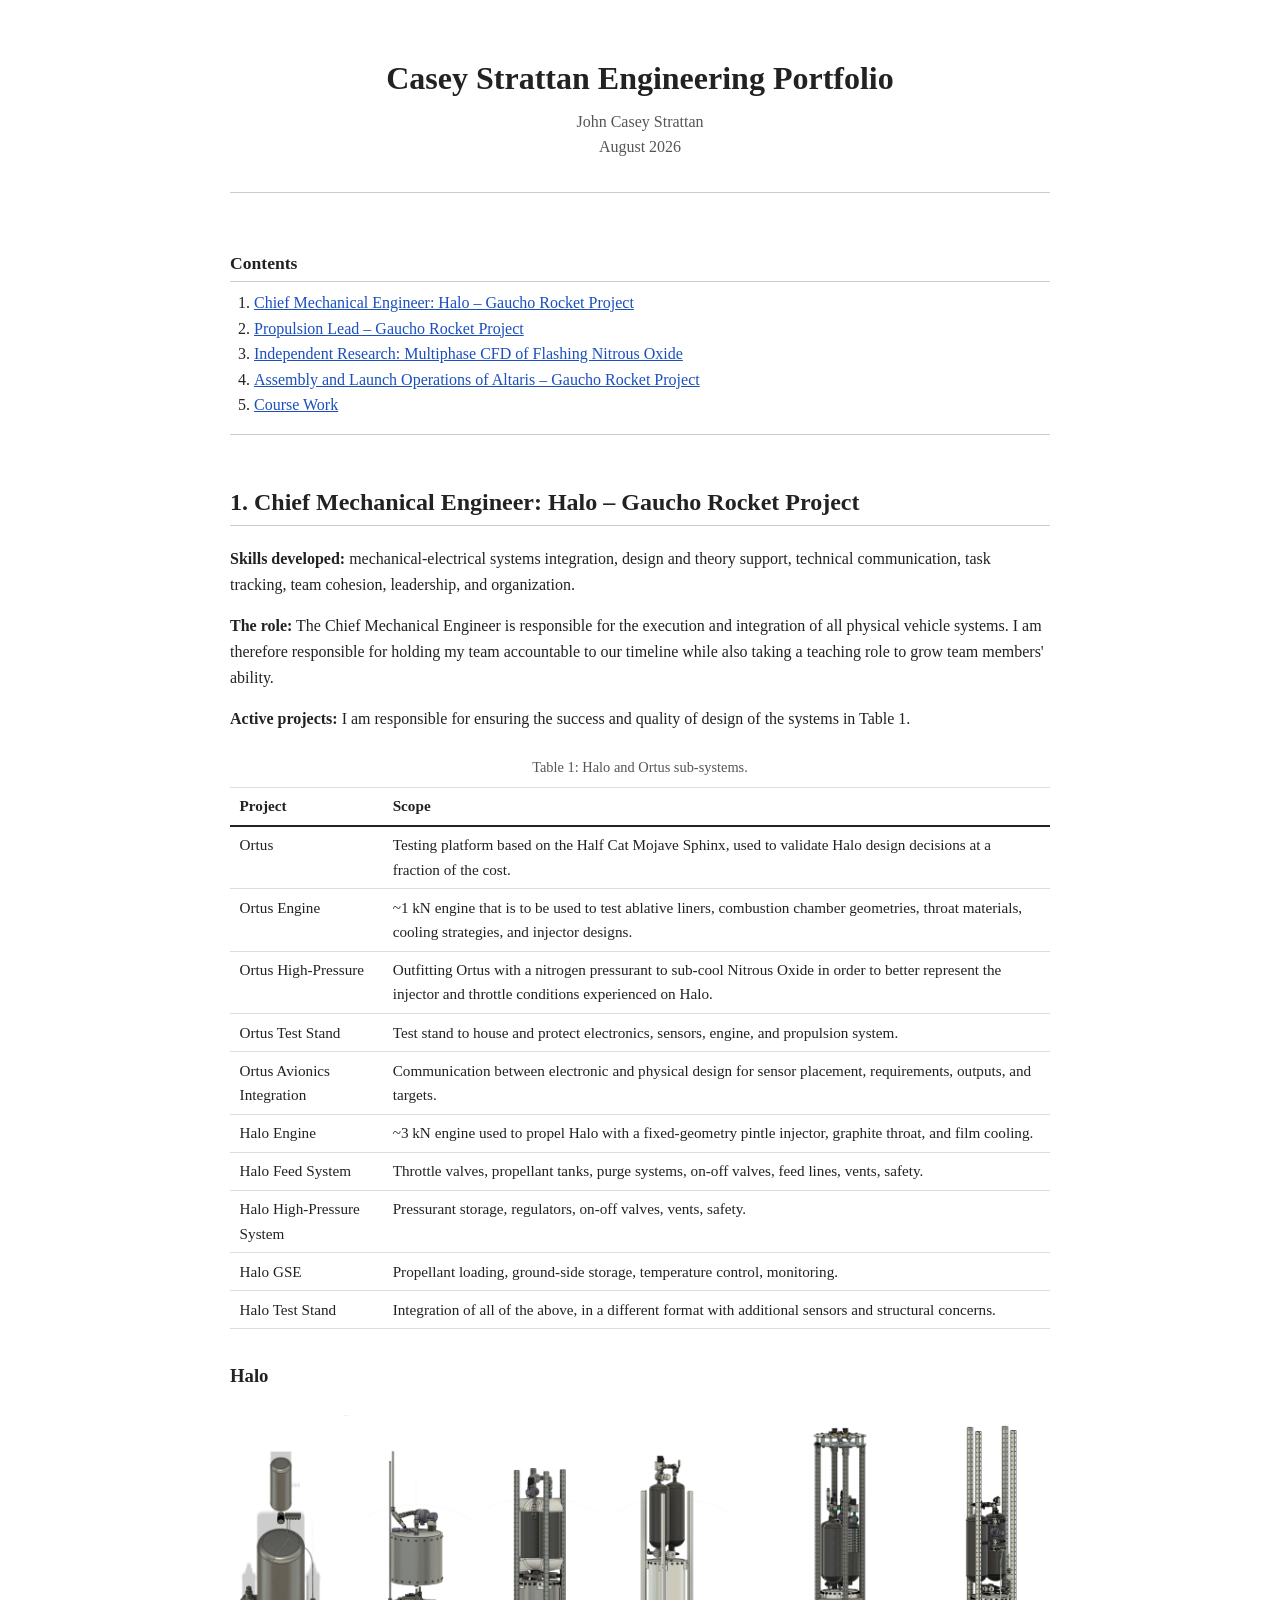
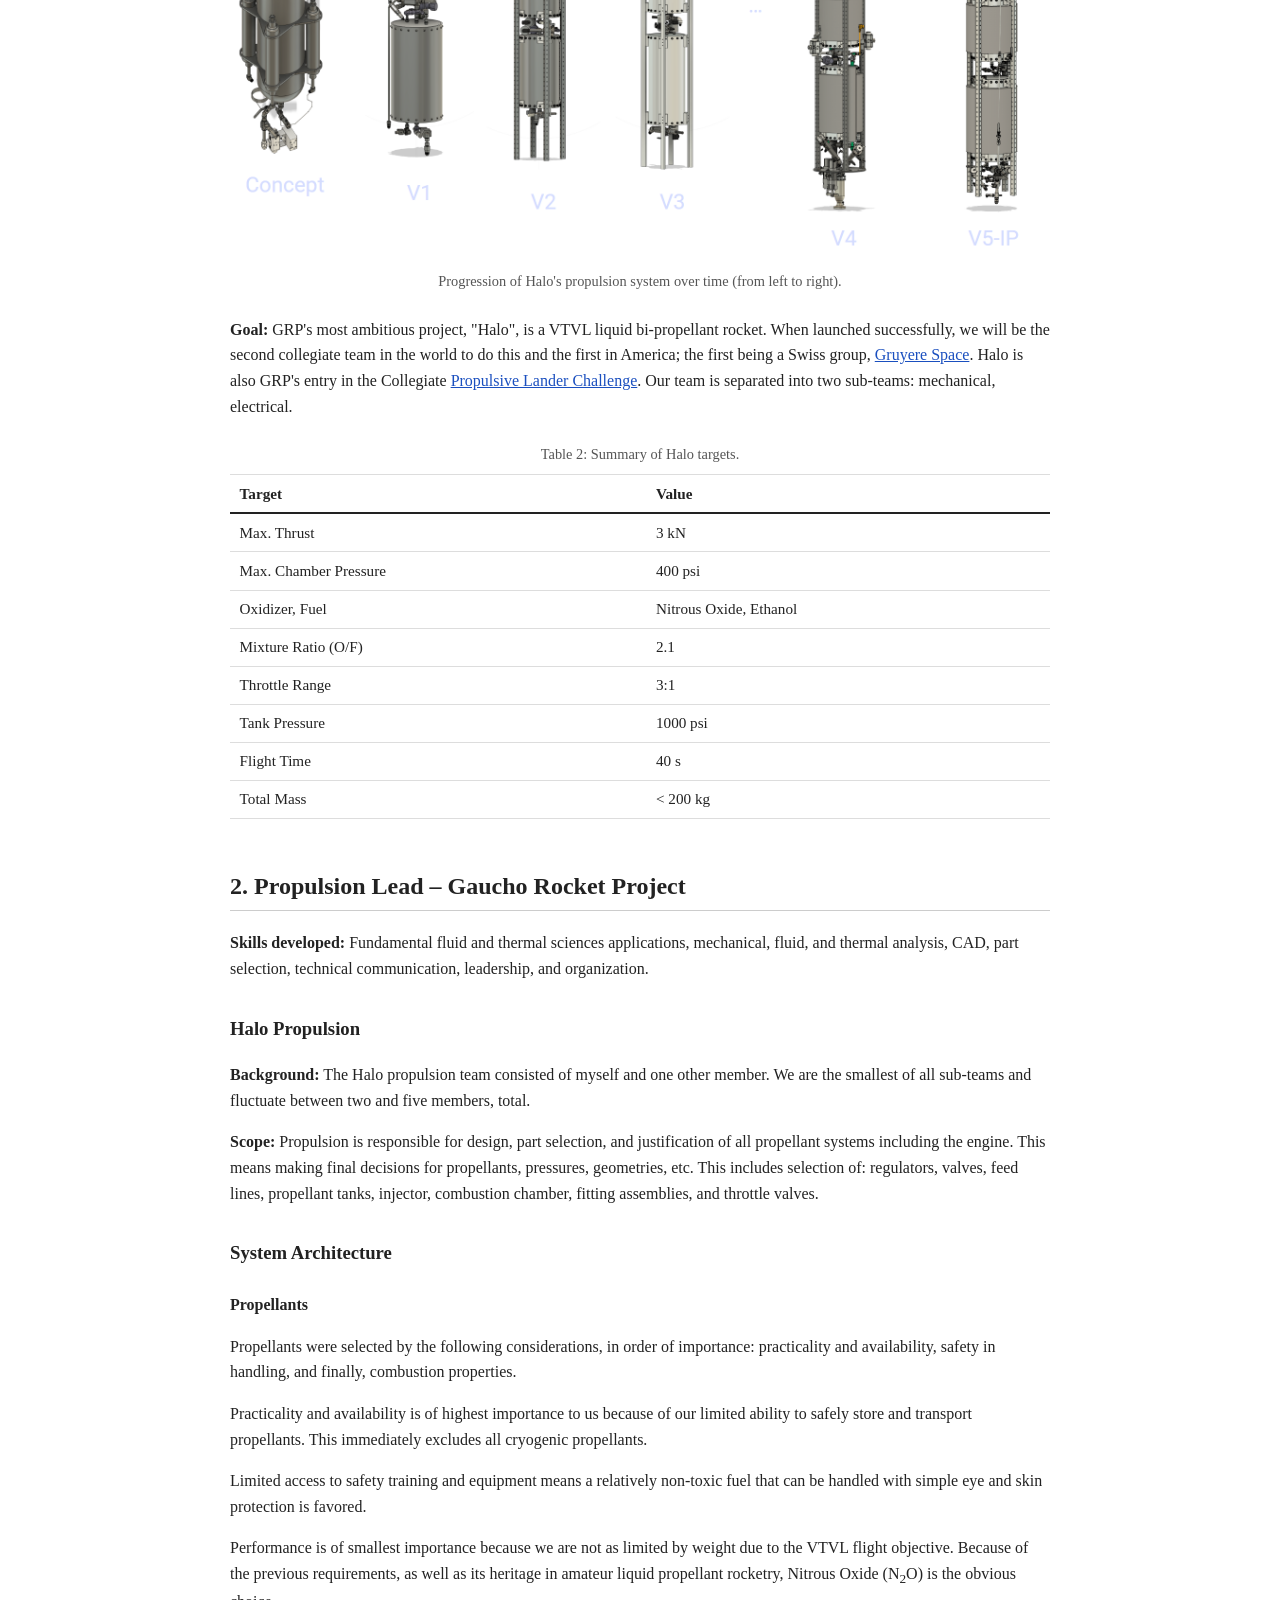
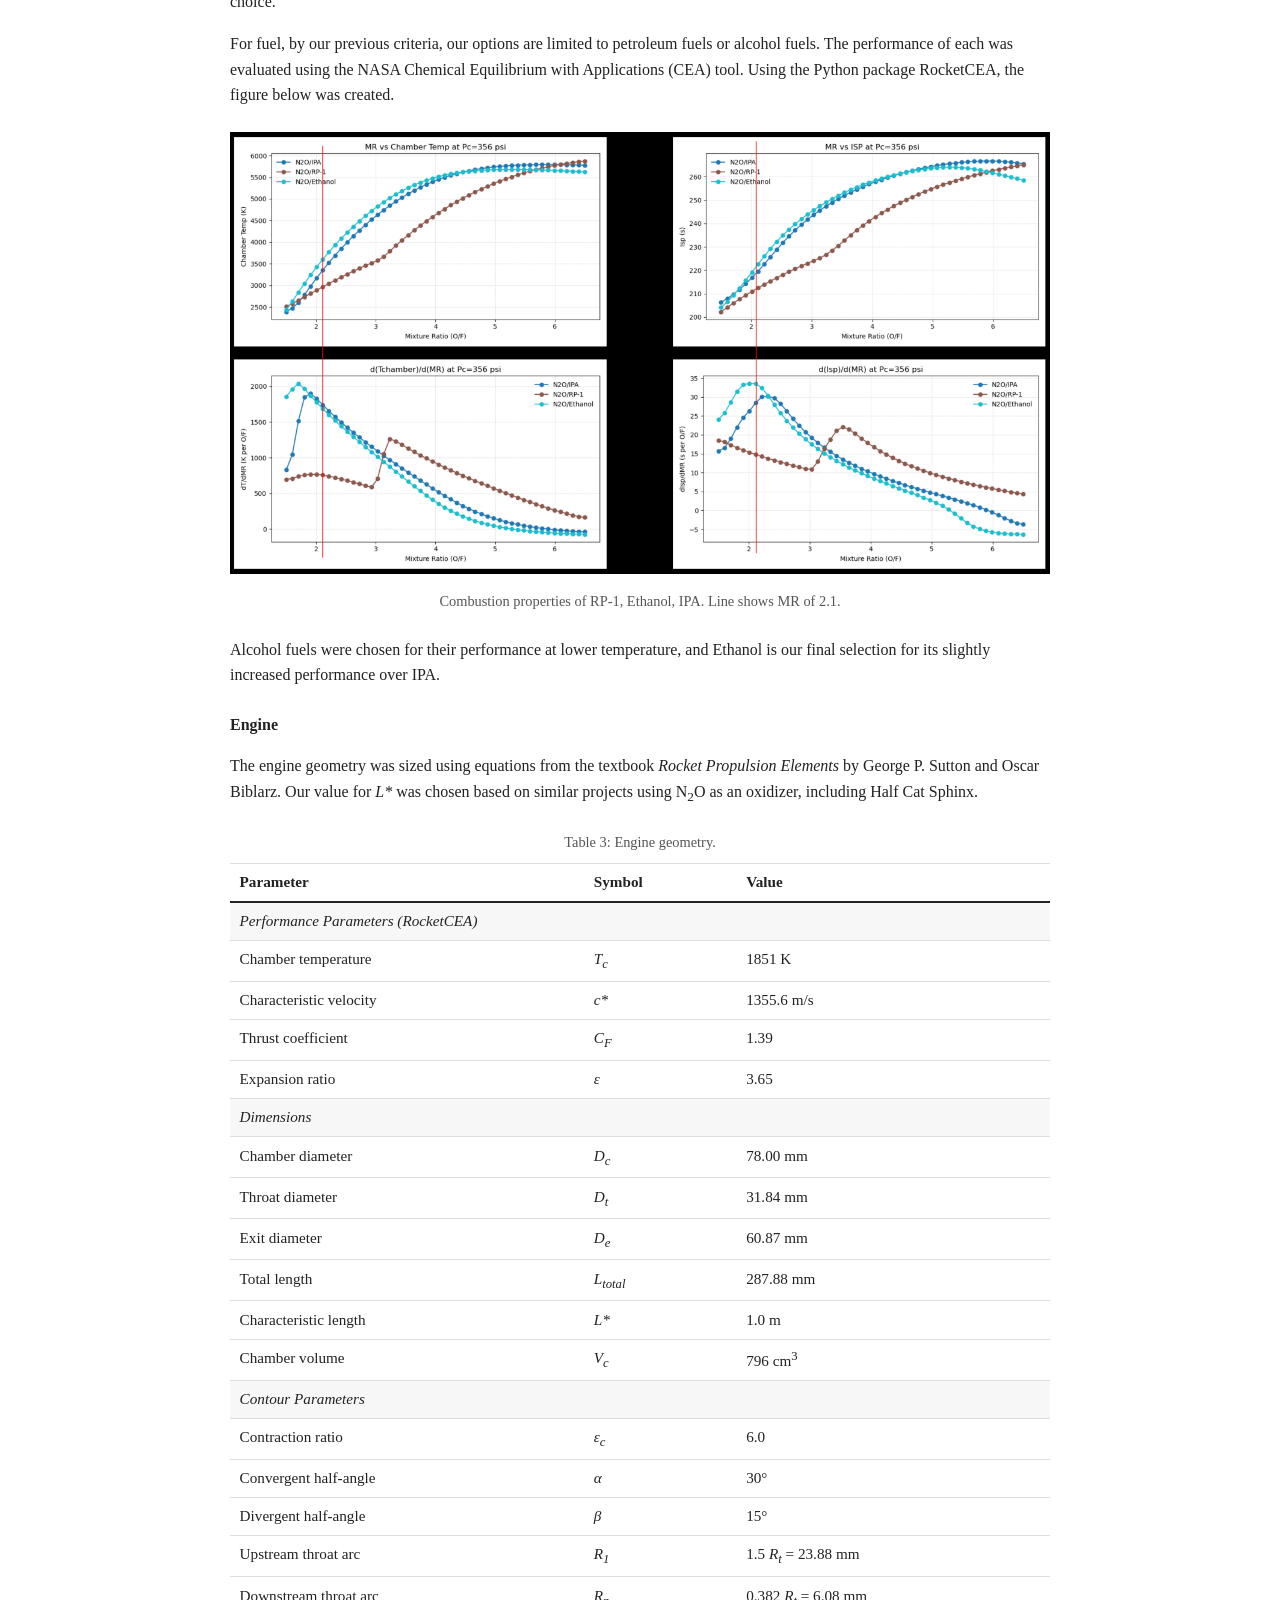
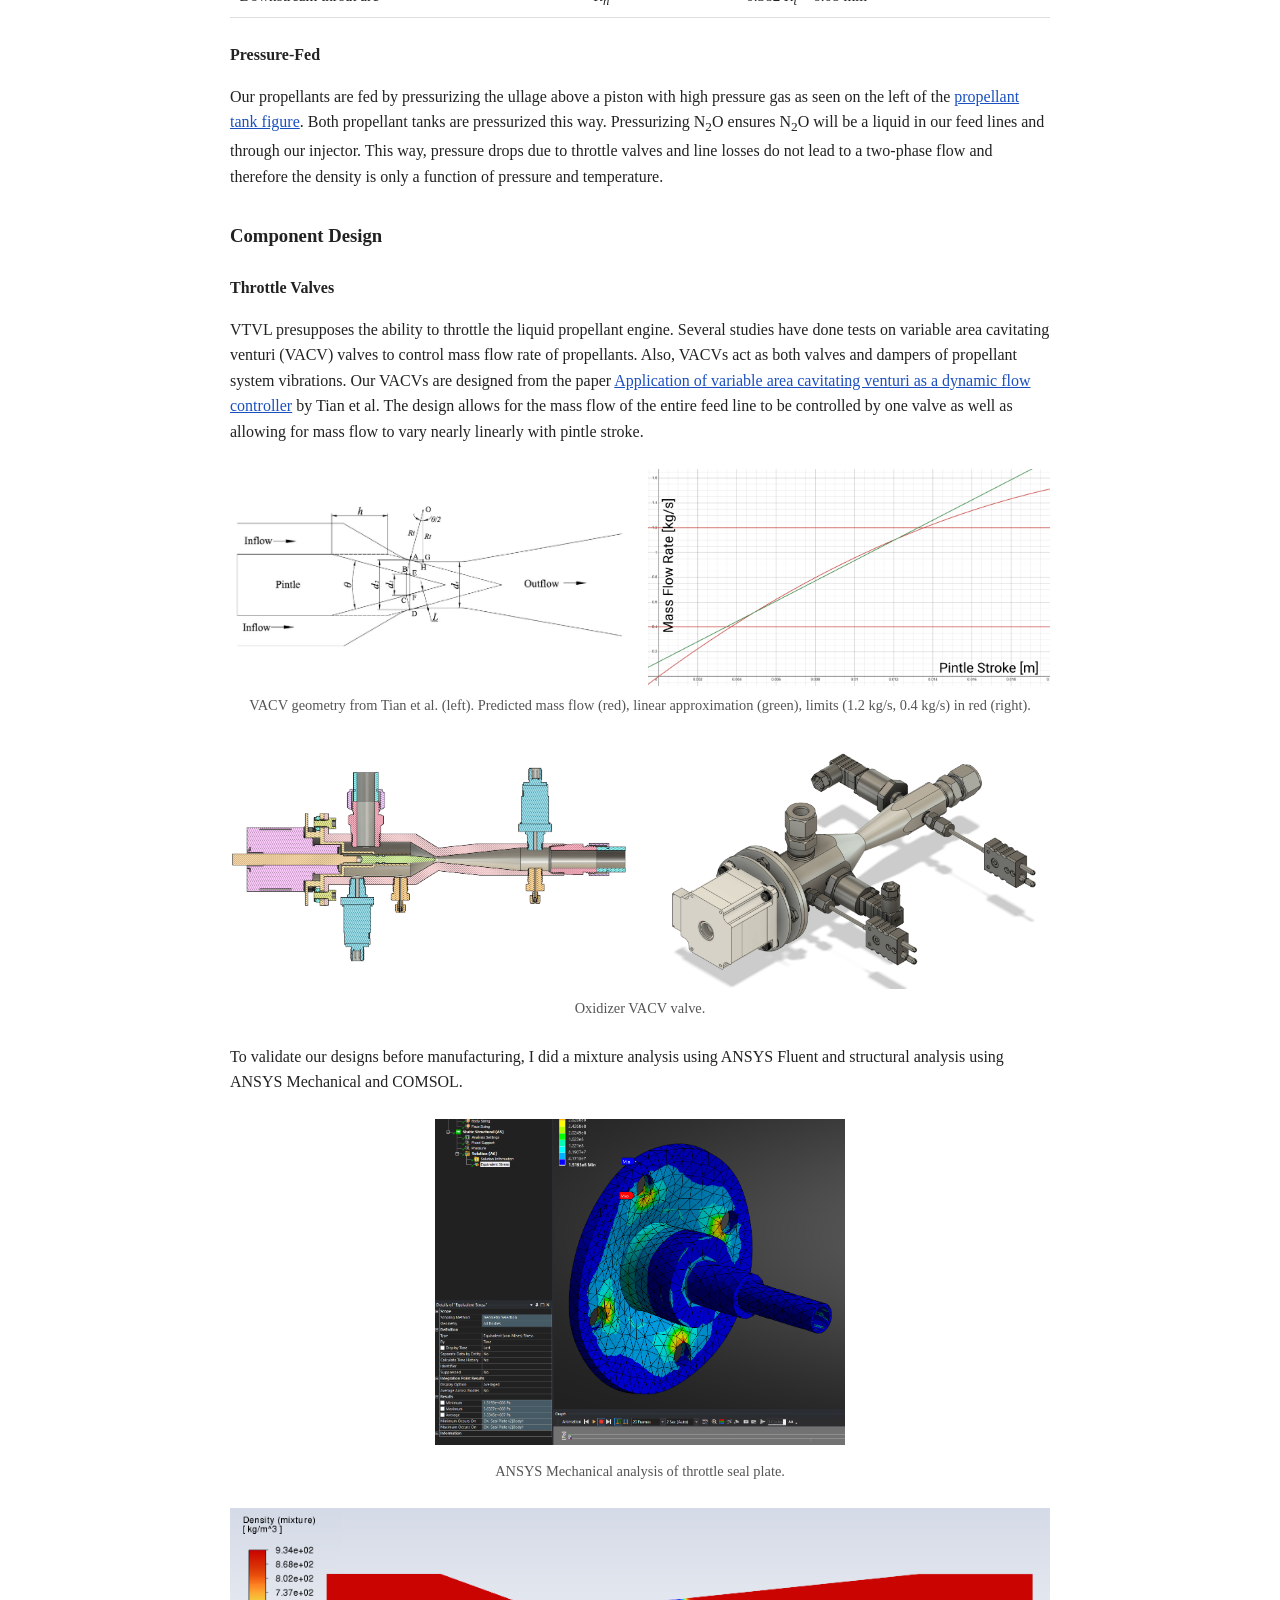
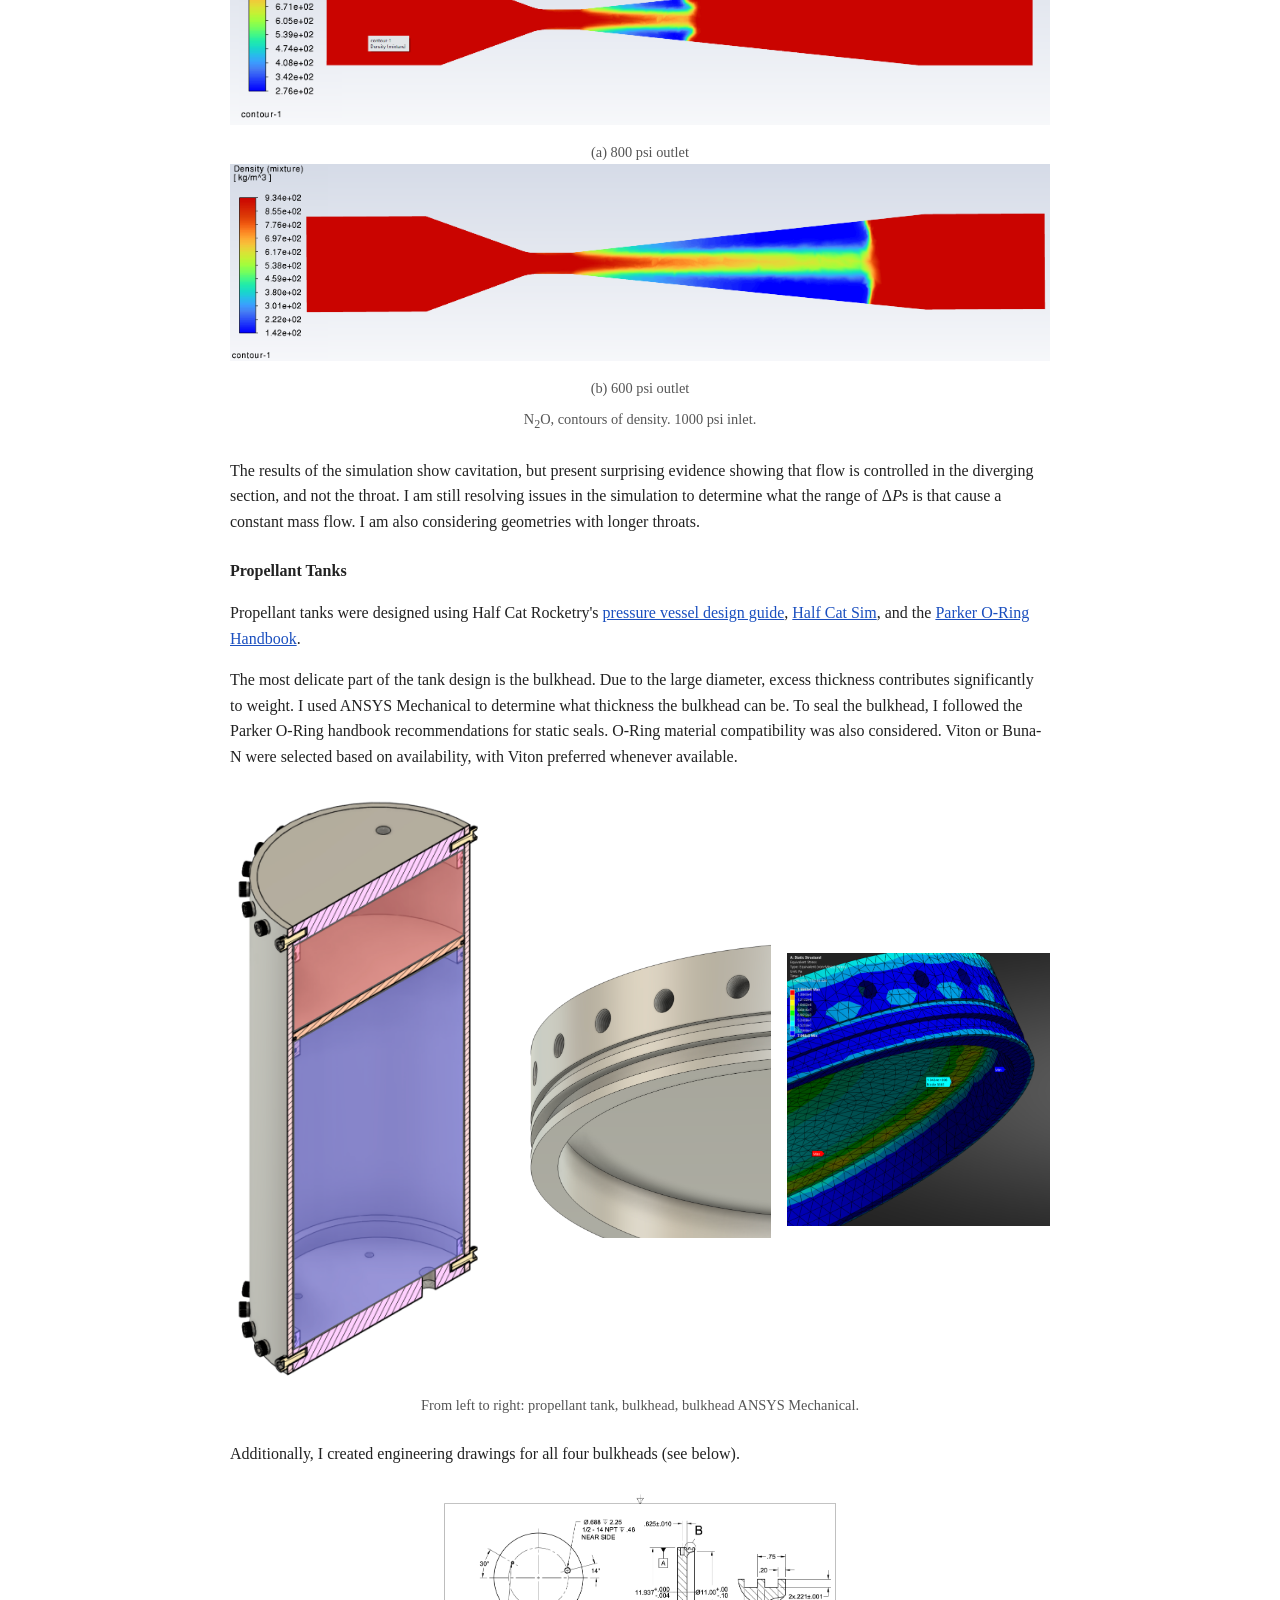
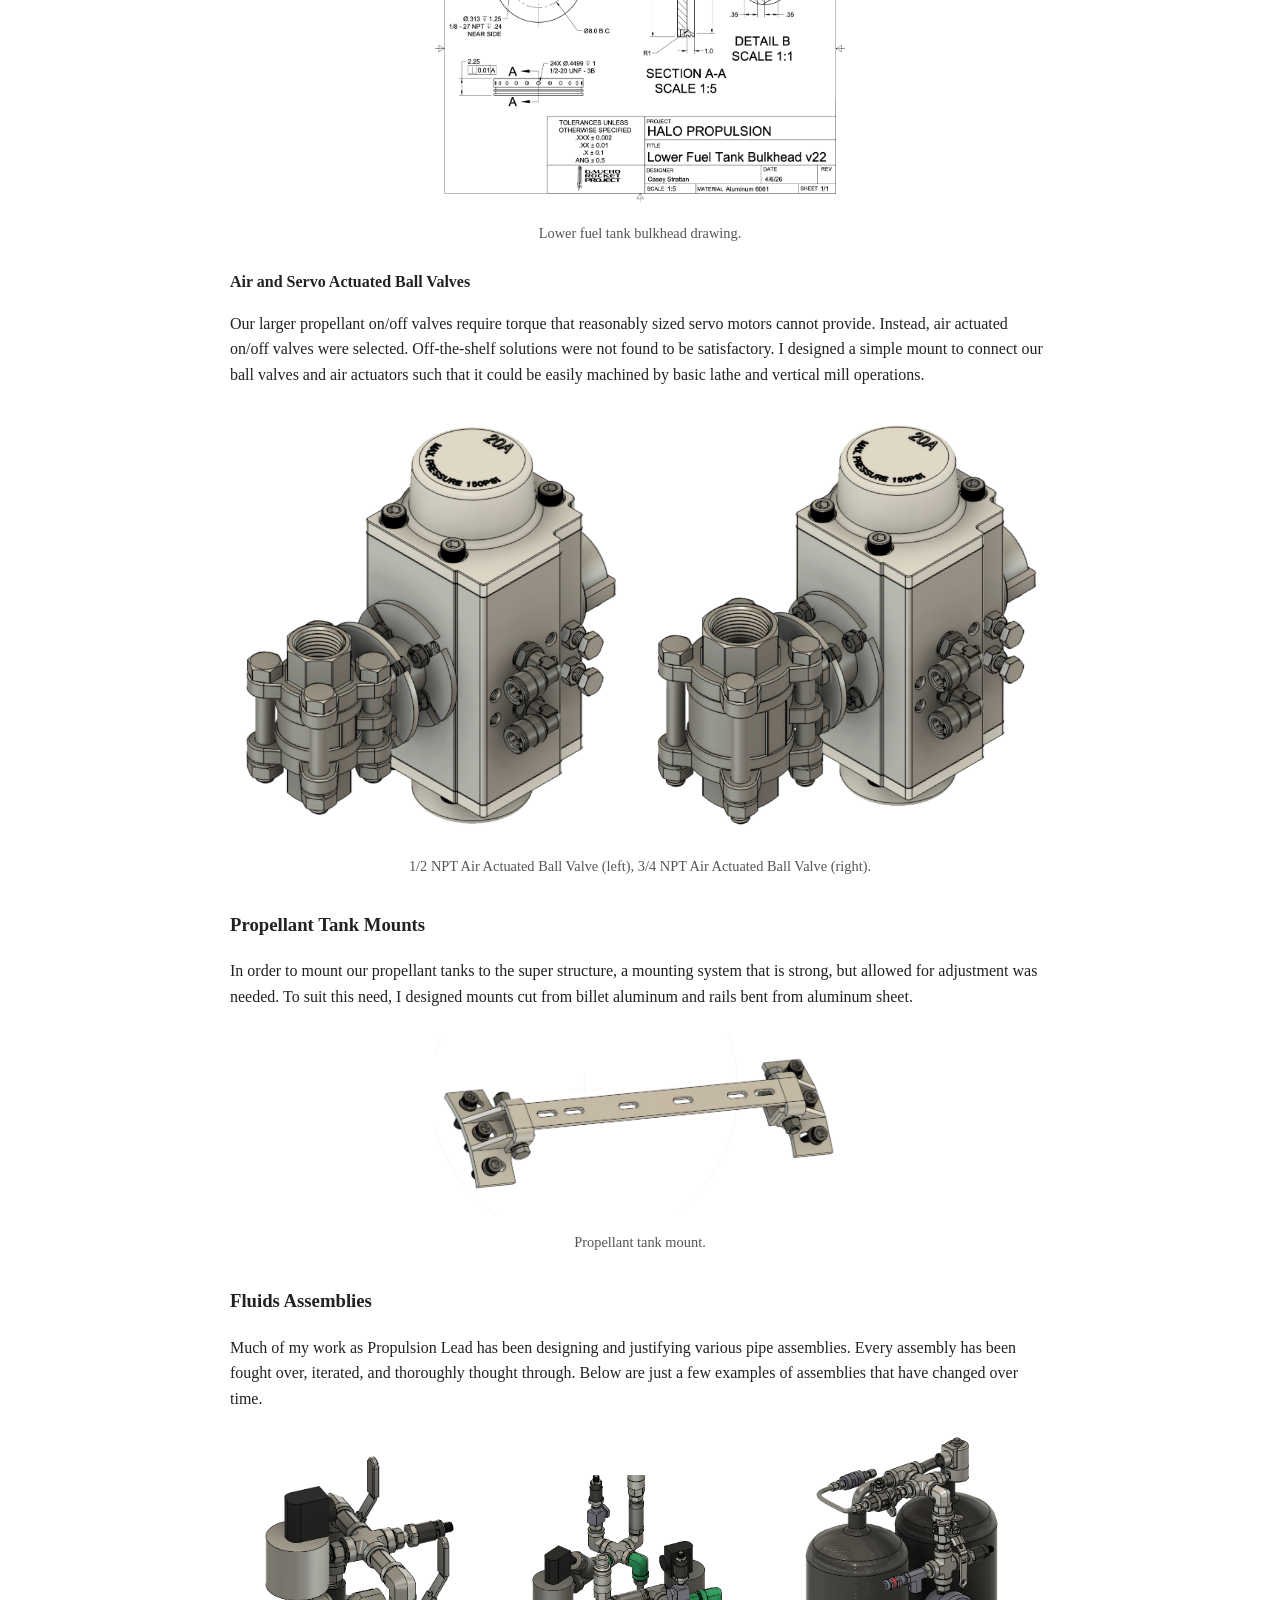
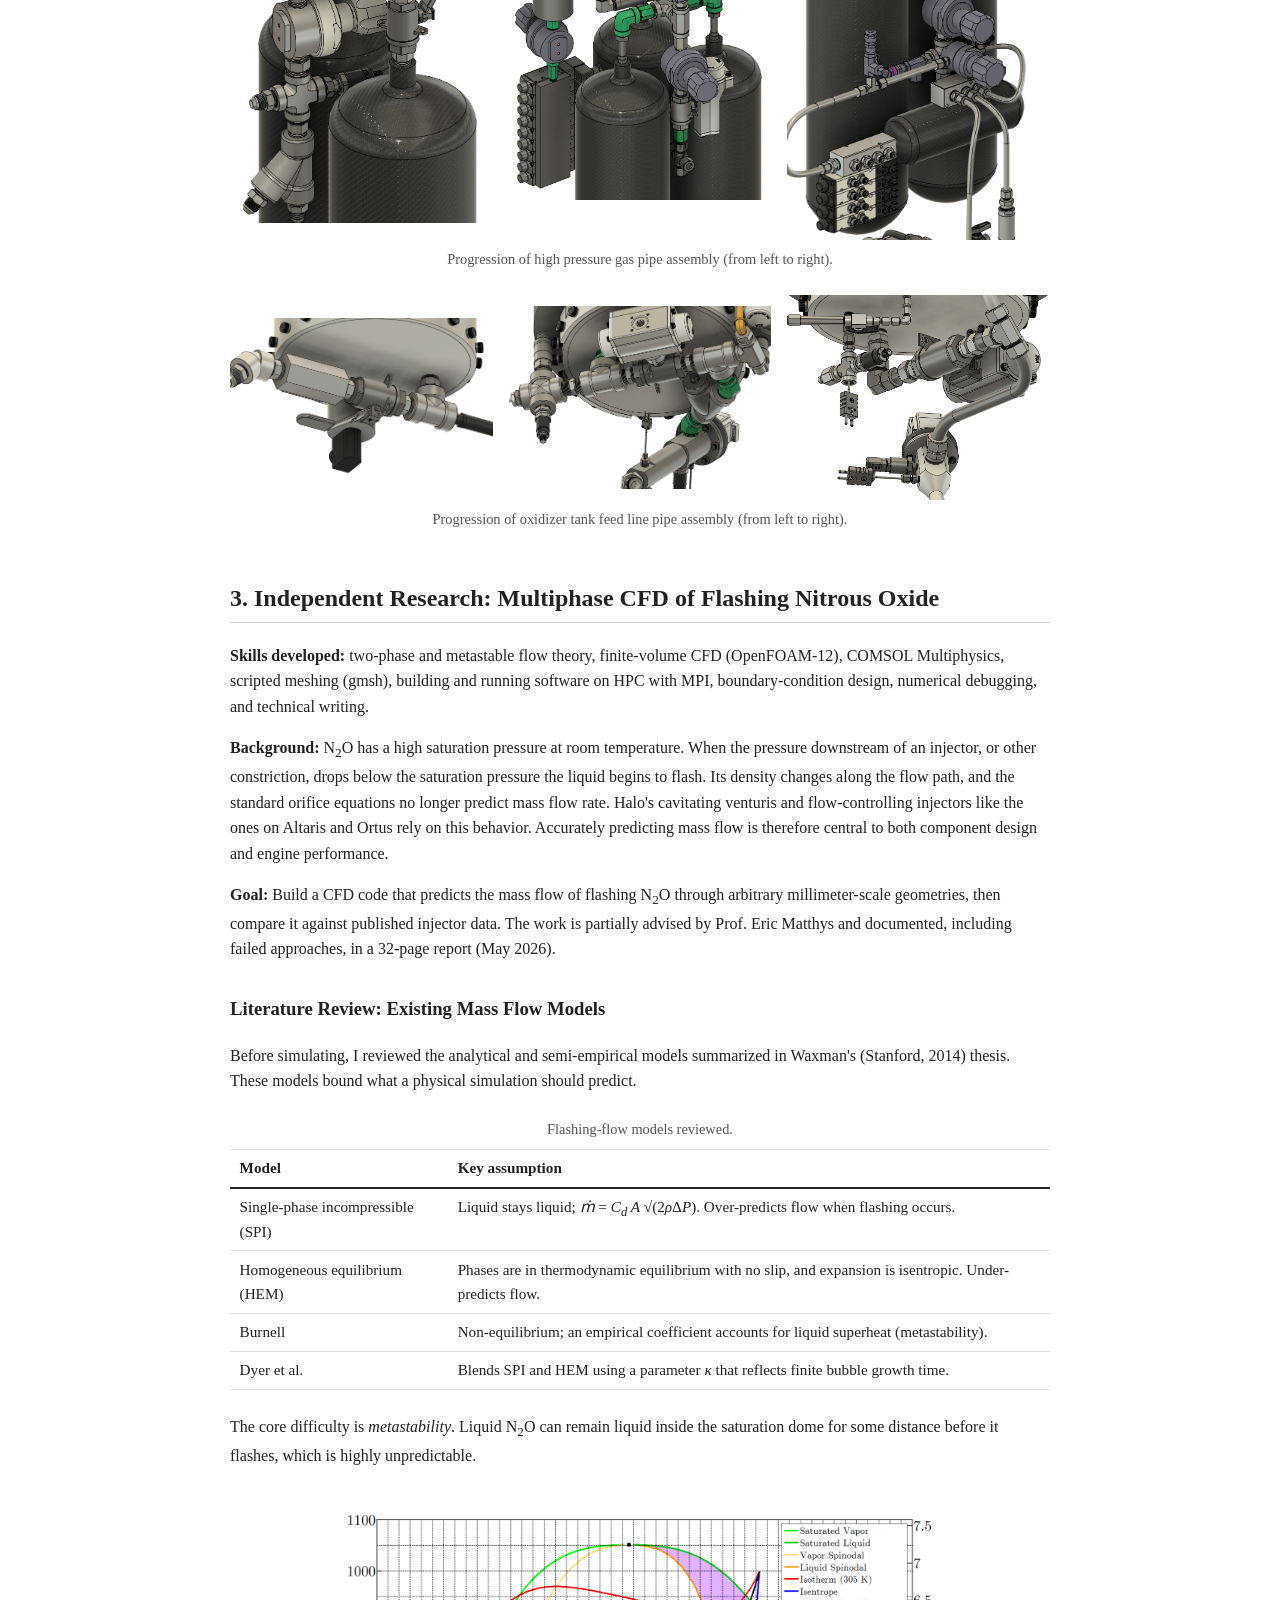
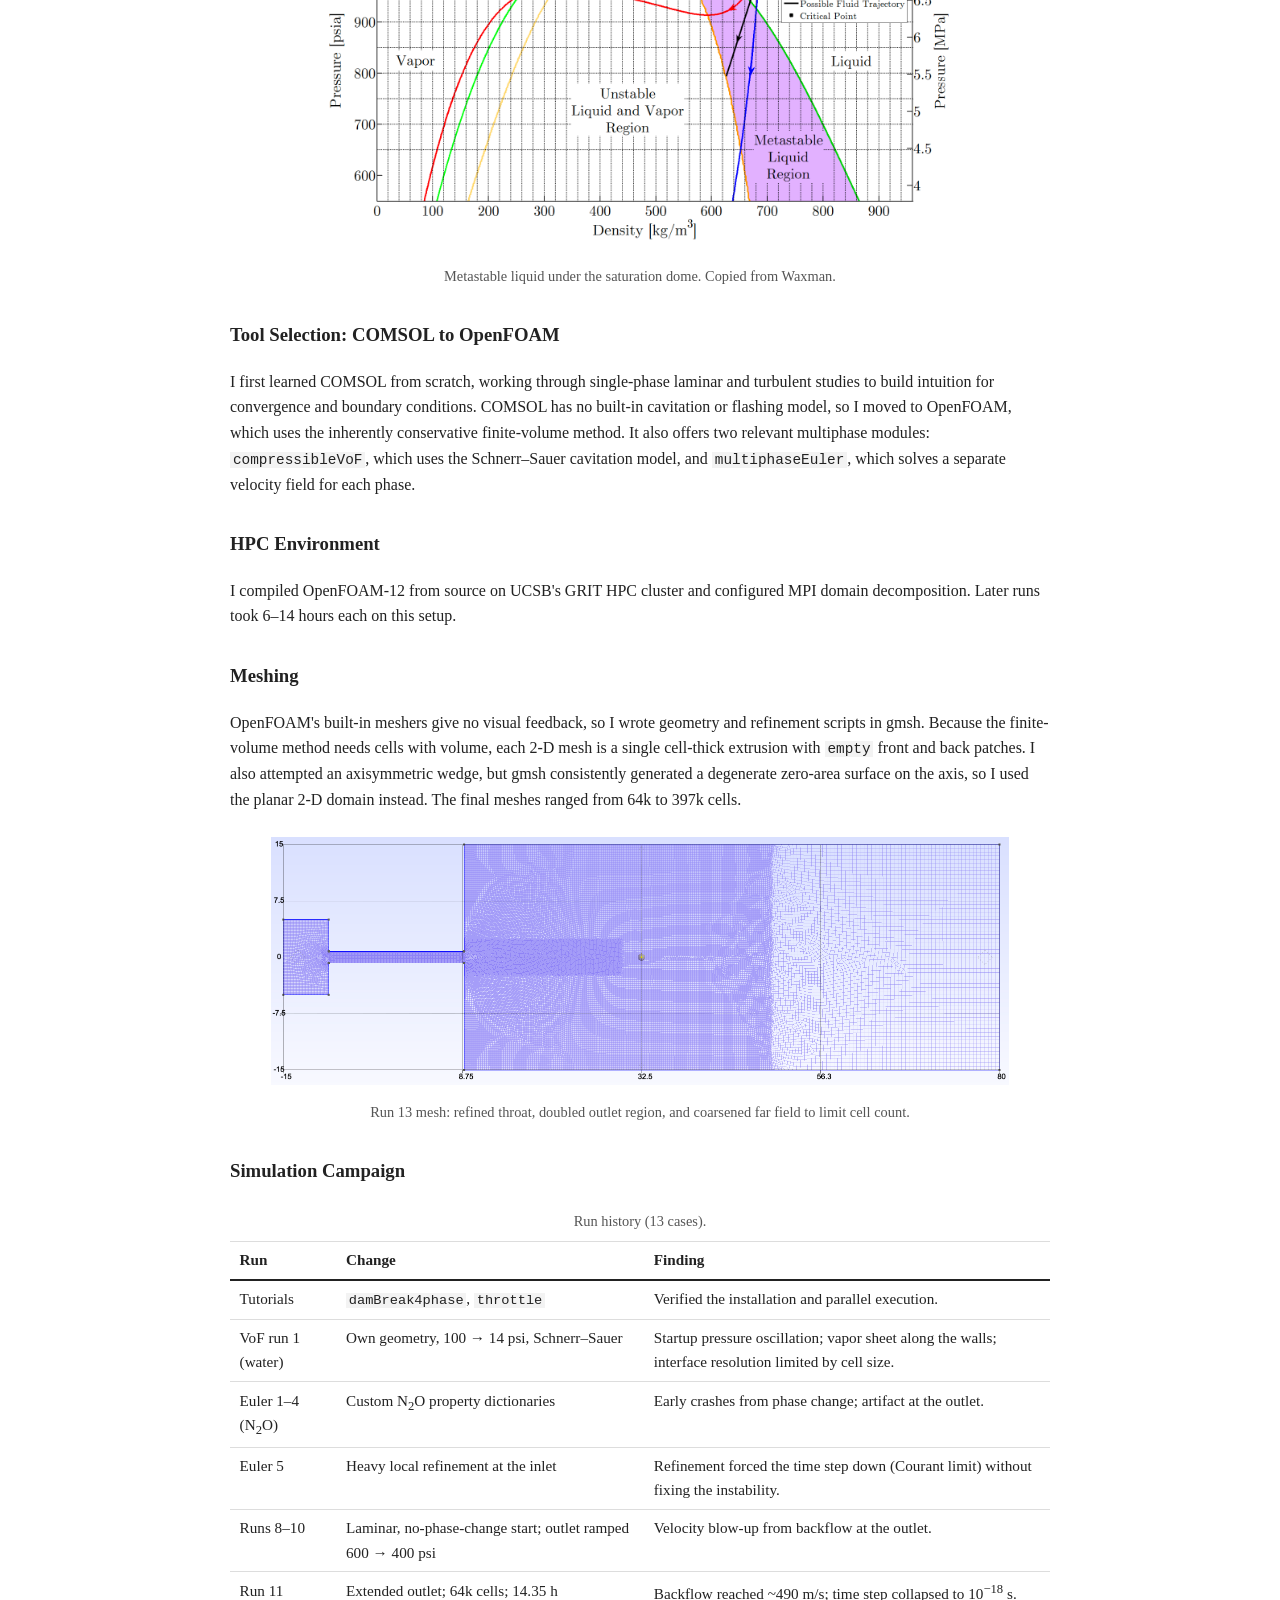
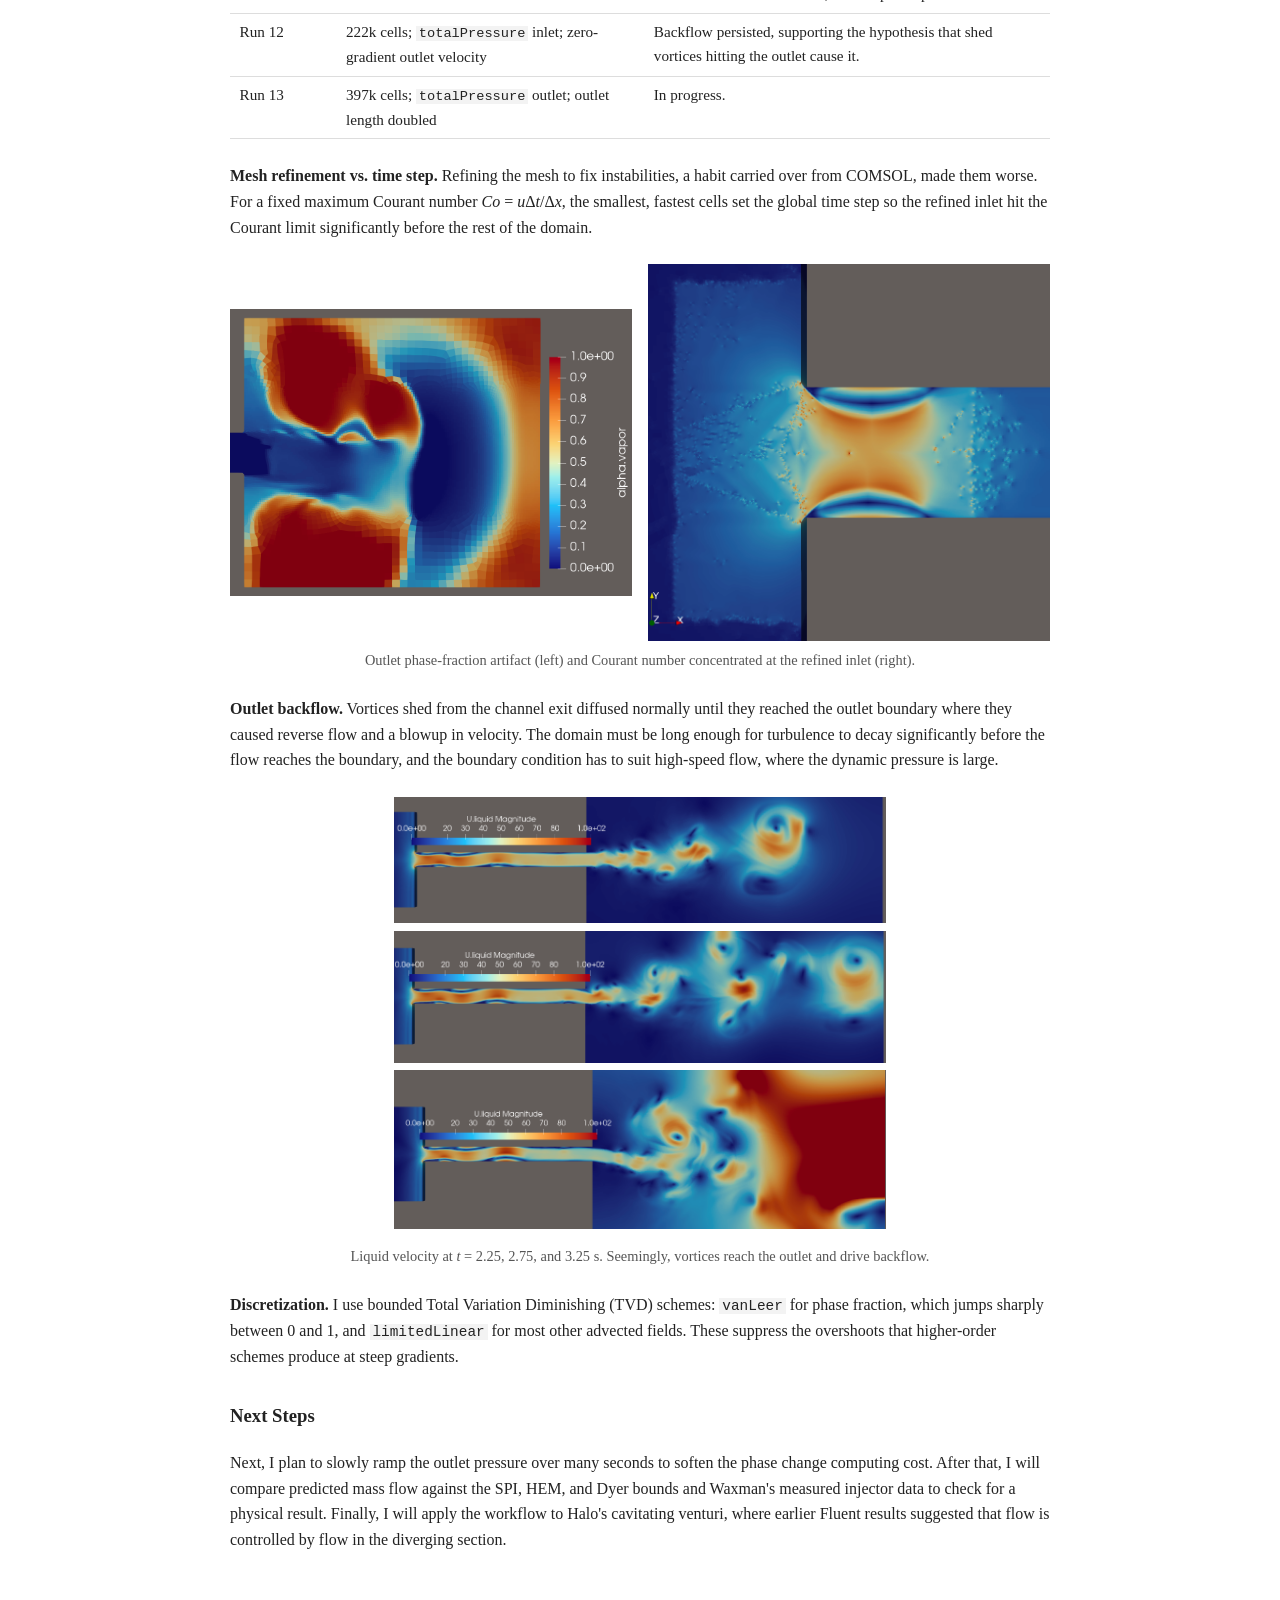
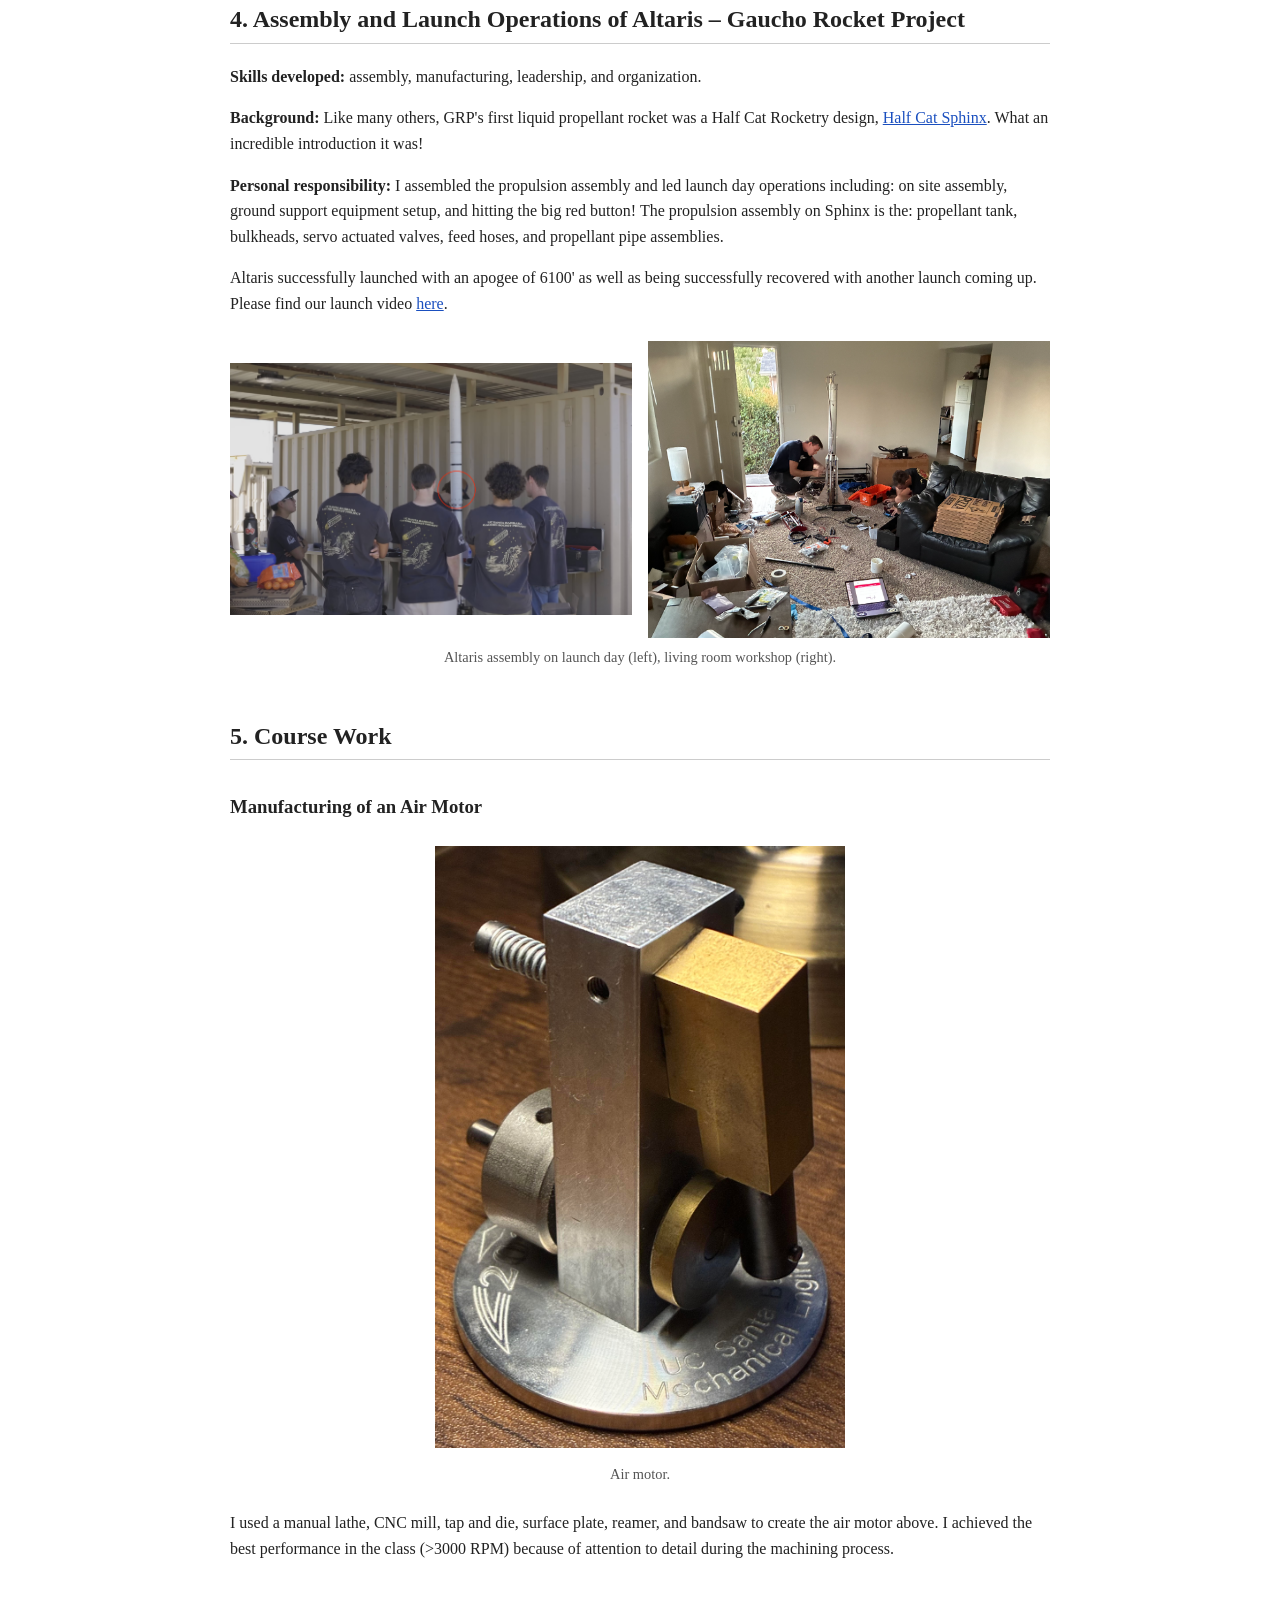
==== commit 8aa52cc7: "Update index.html" ====
--- a/index.html
+++ b/index.html
@@ -11,7 +11,7 @@
 <header>
   <h1>Casey Strattan Engineering Portfolio</h1>
   <p>John Casey Strattan</p>
-  <p>February 2026</p>
+  <p>August 2026</p>
 </header>
 
 <nav>
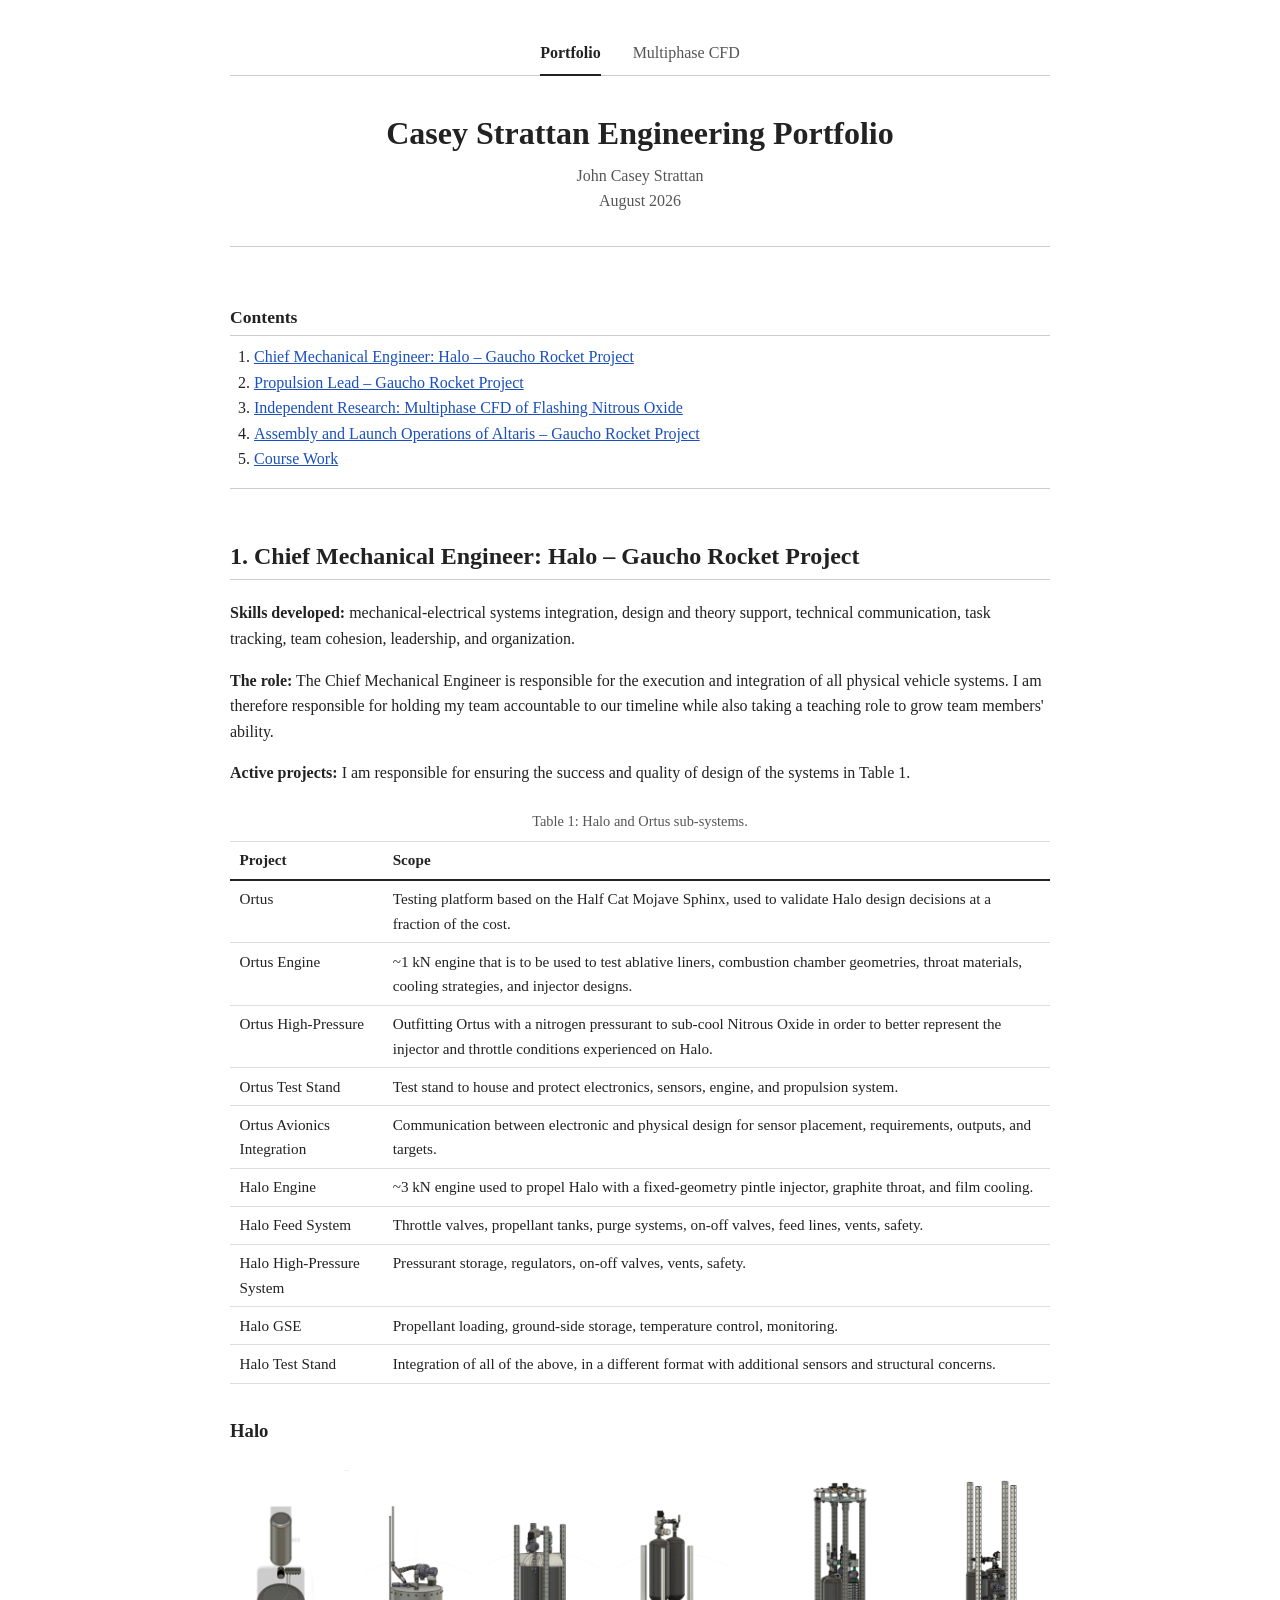
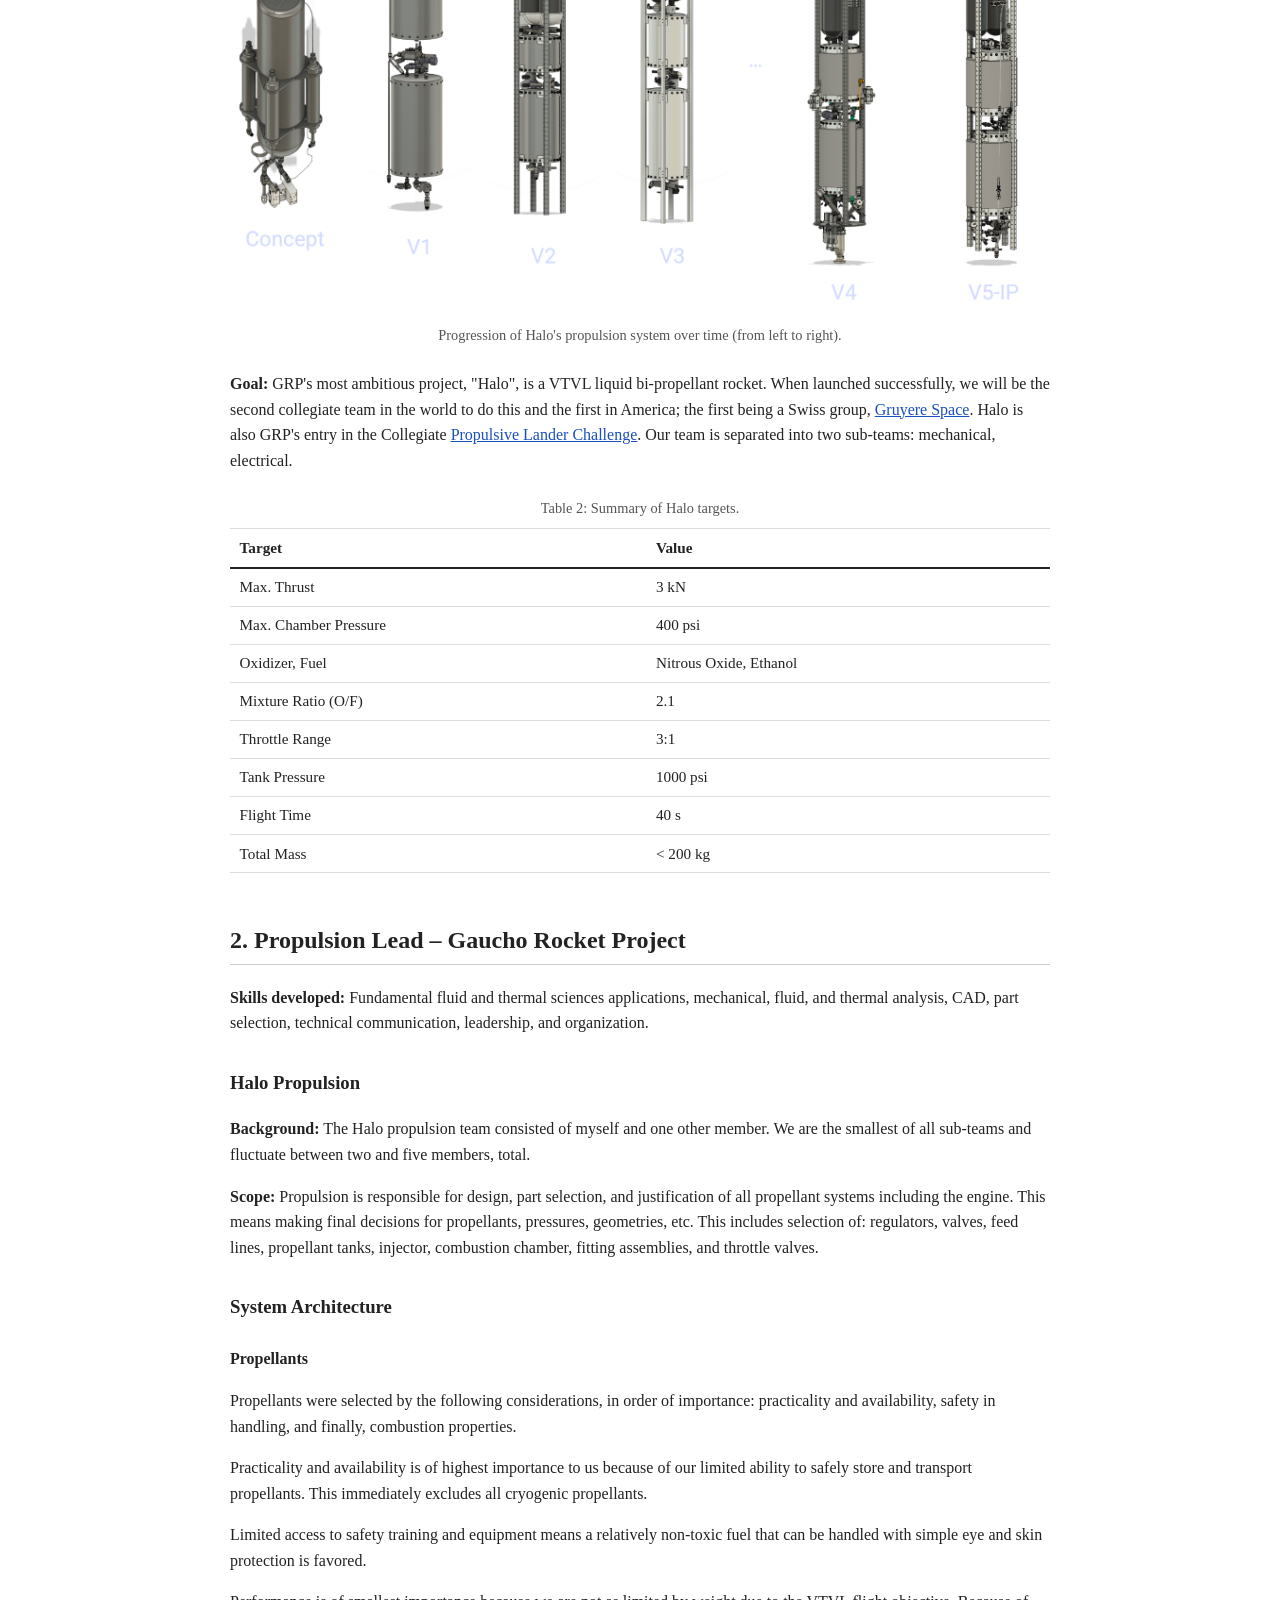
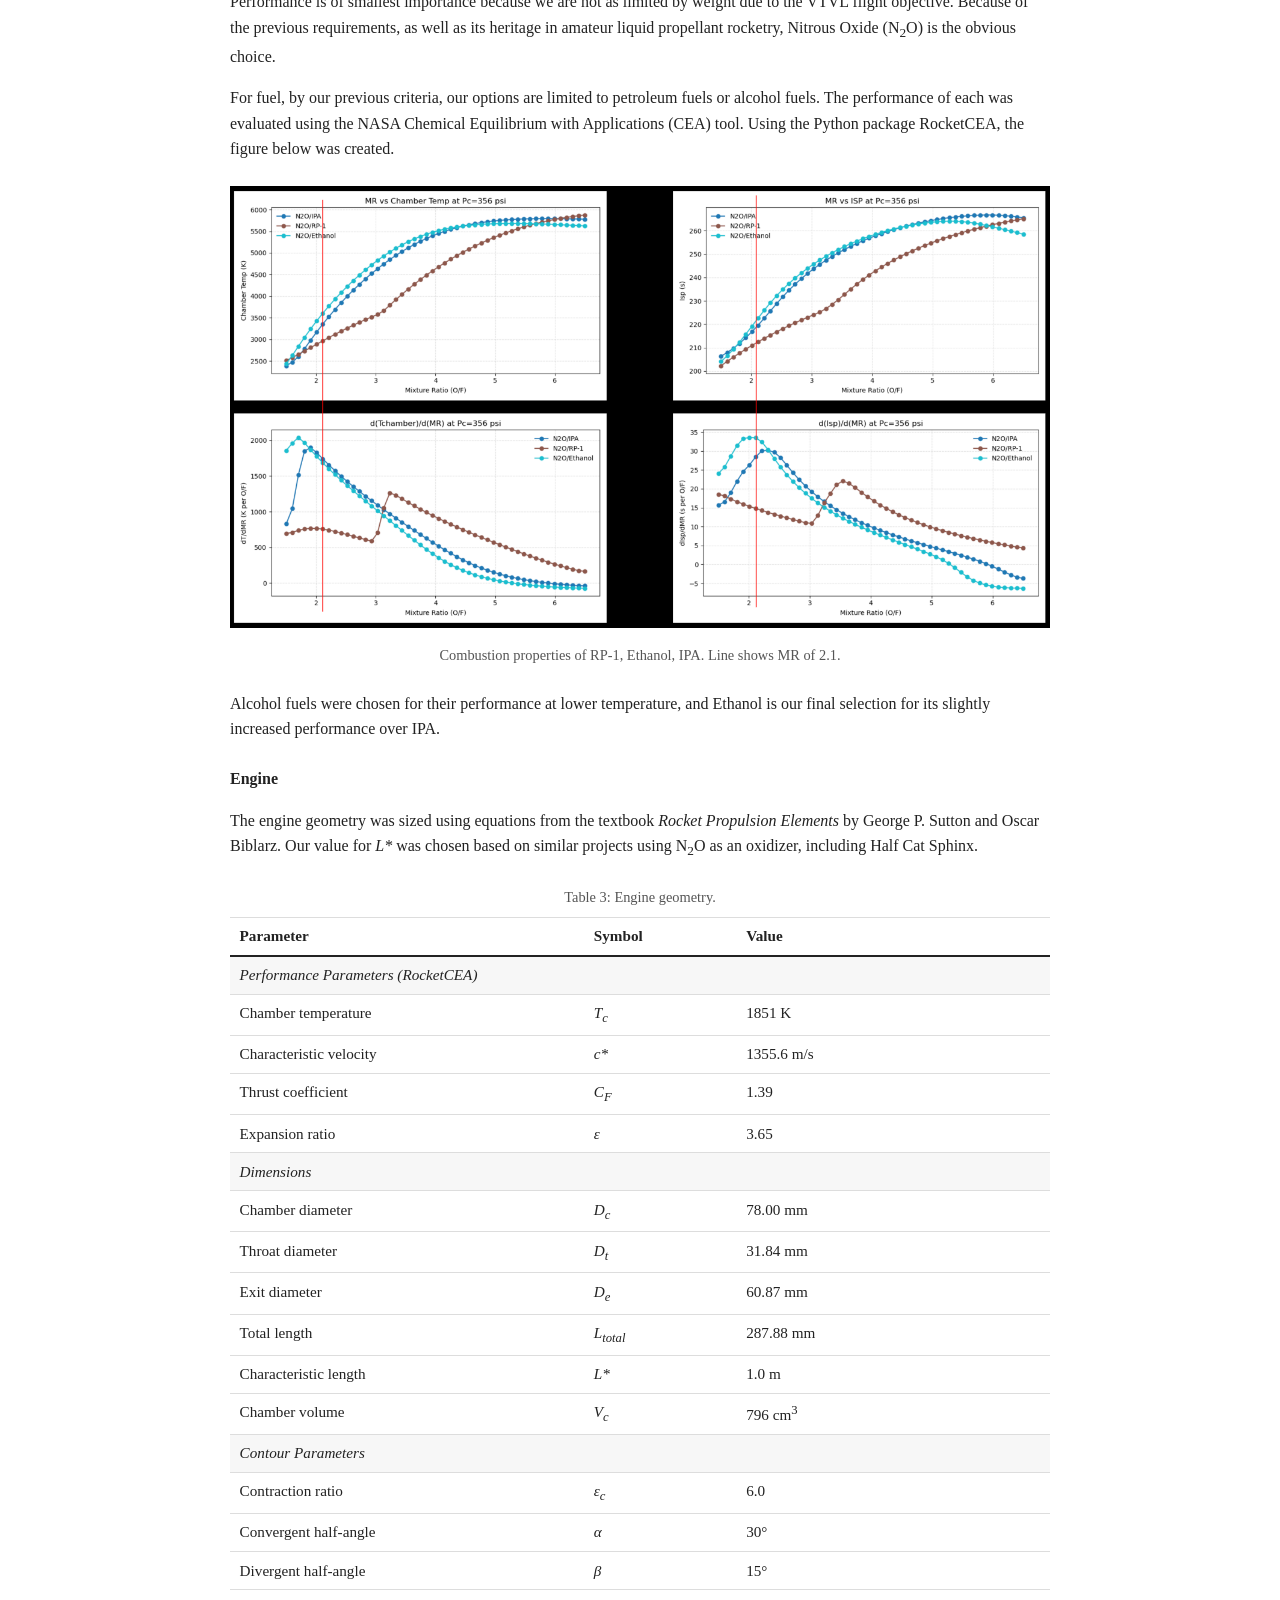
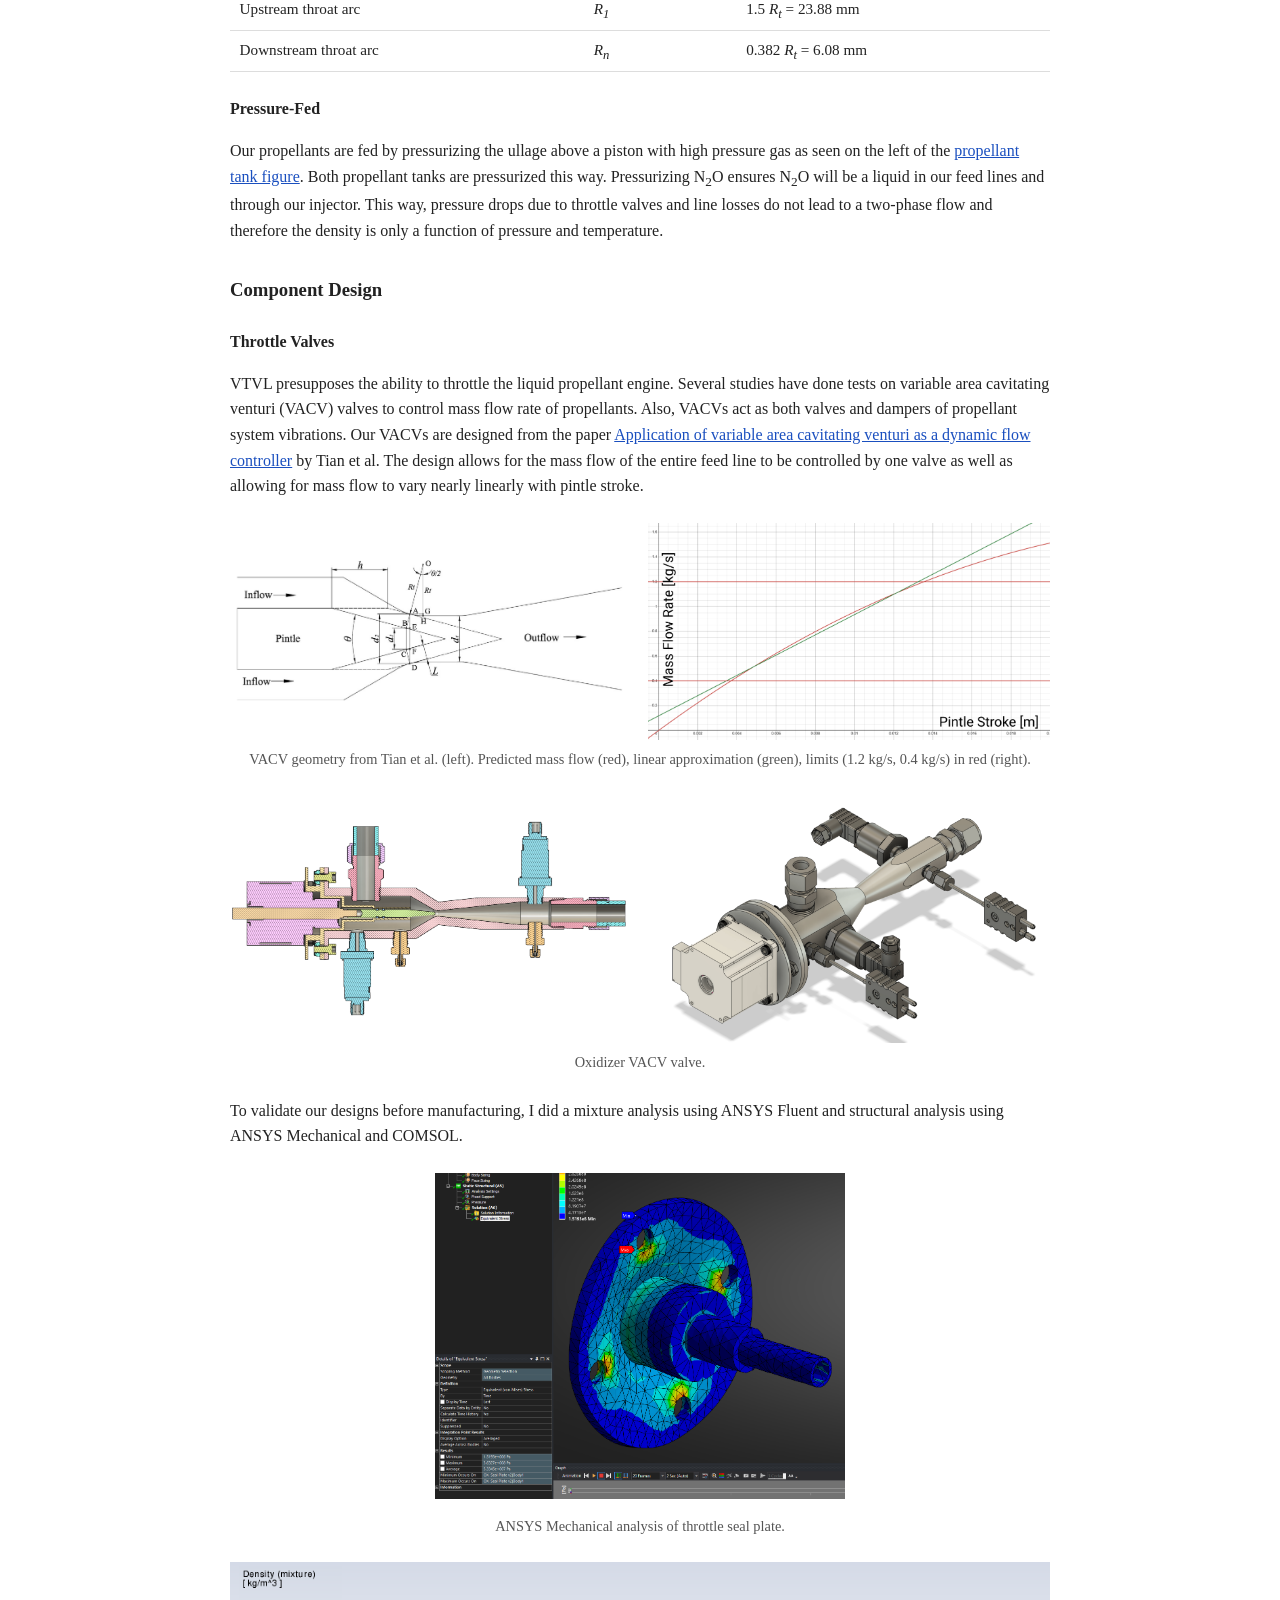
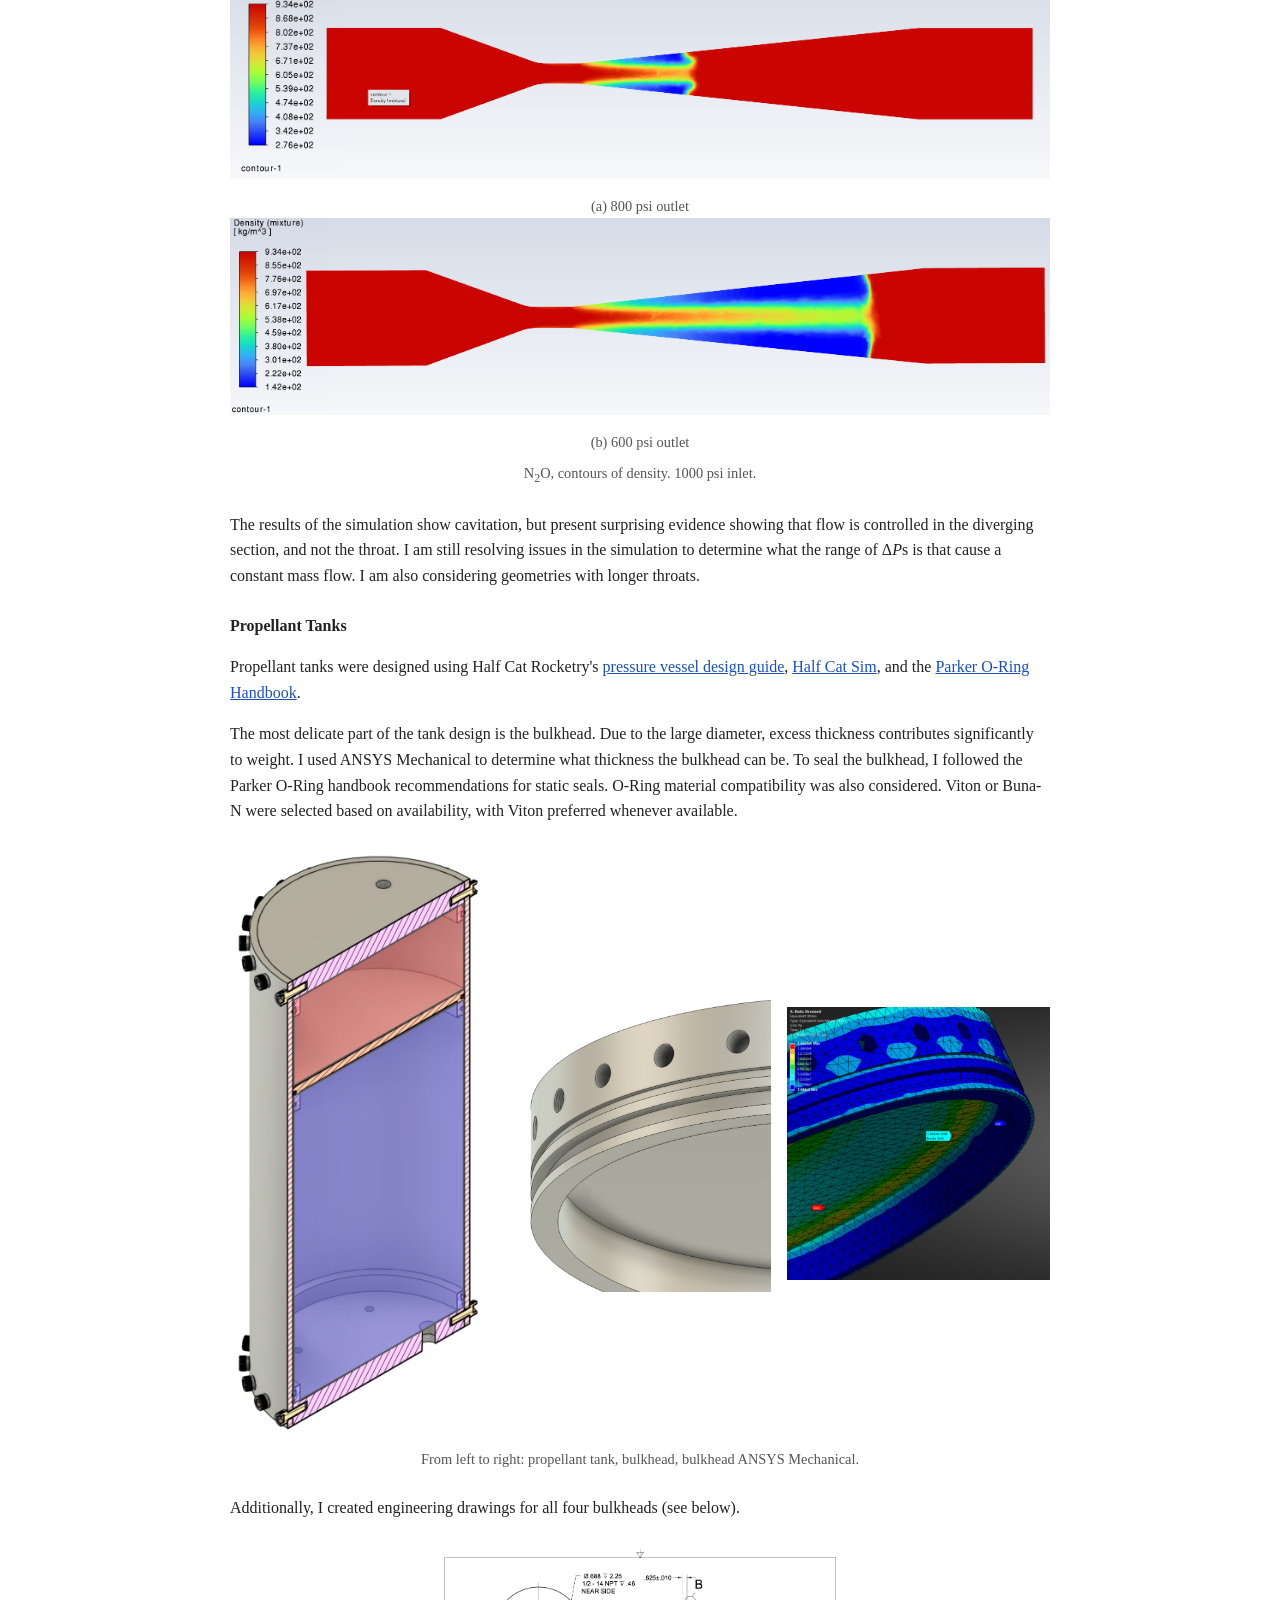
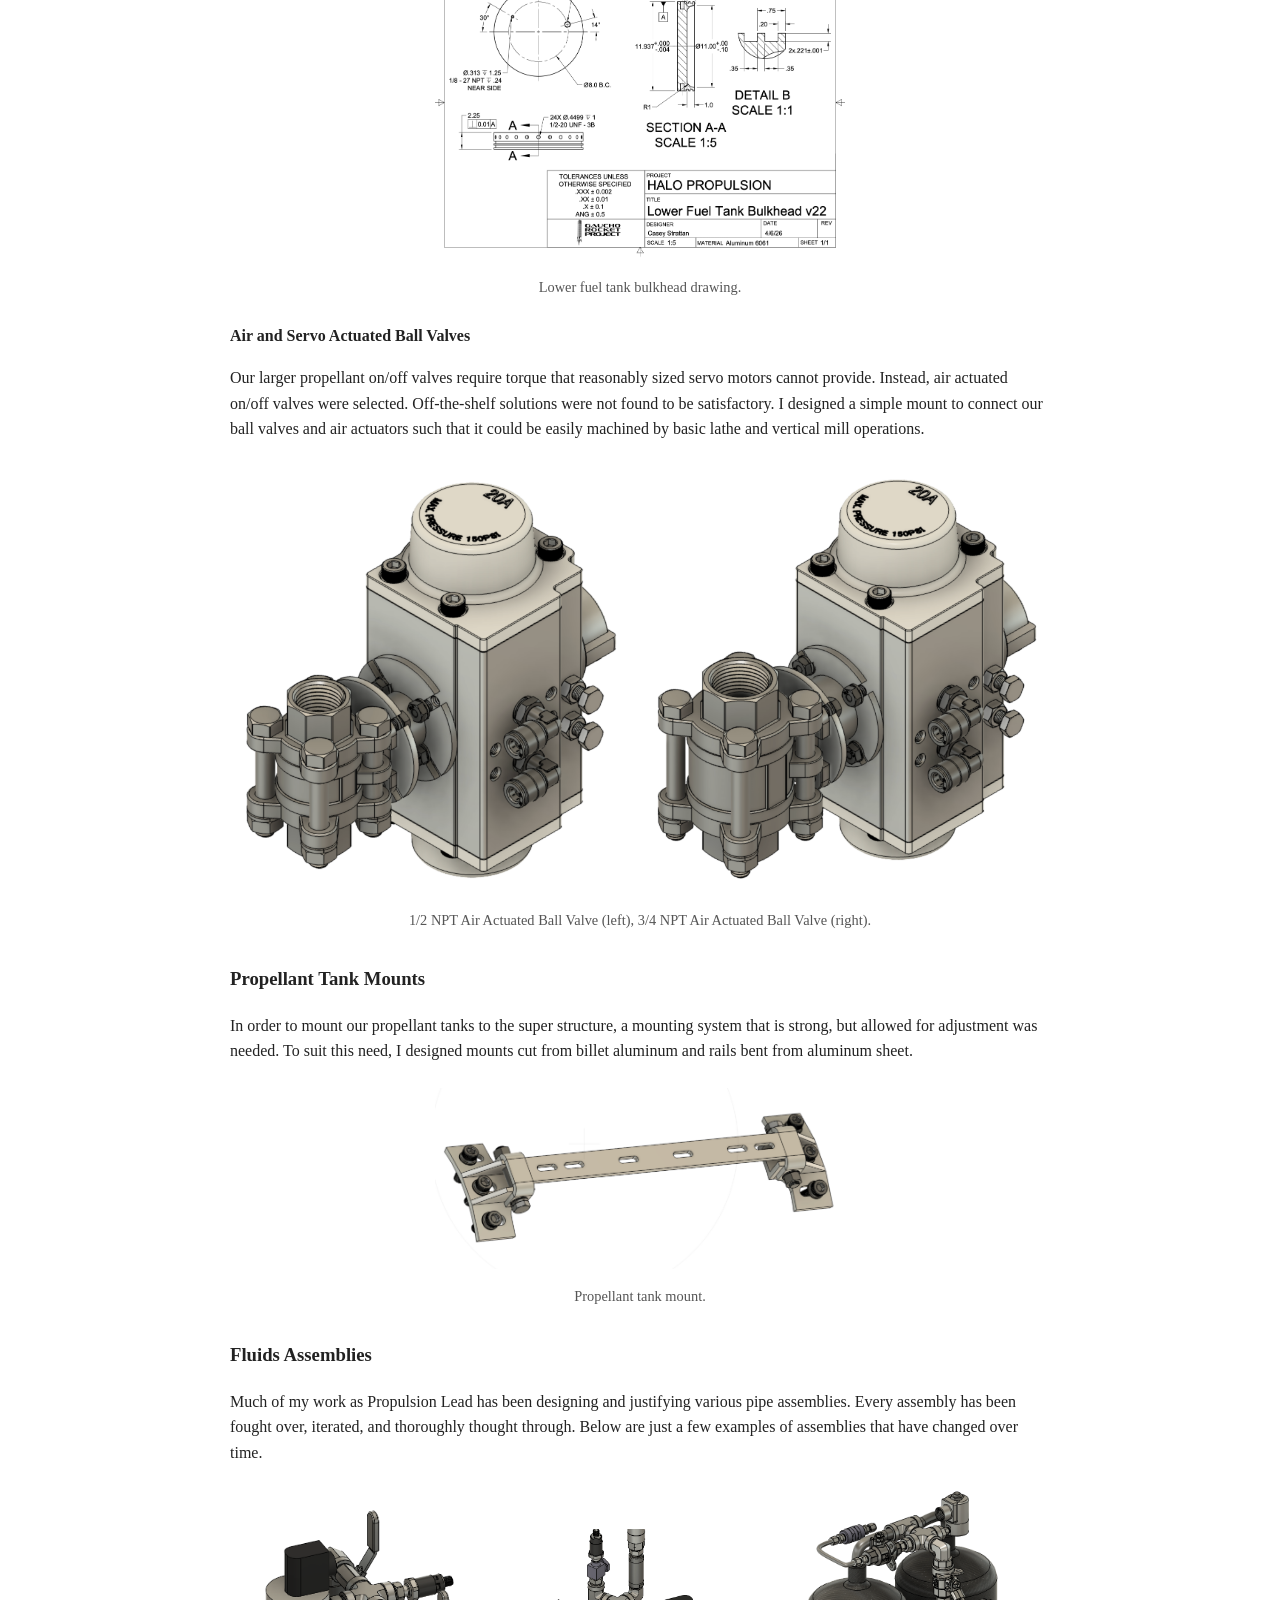
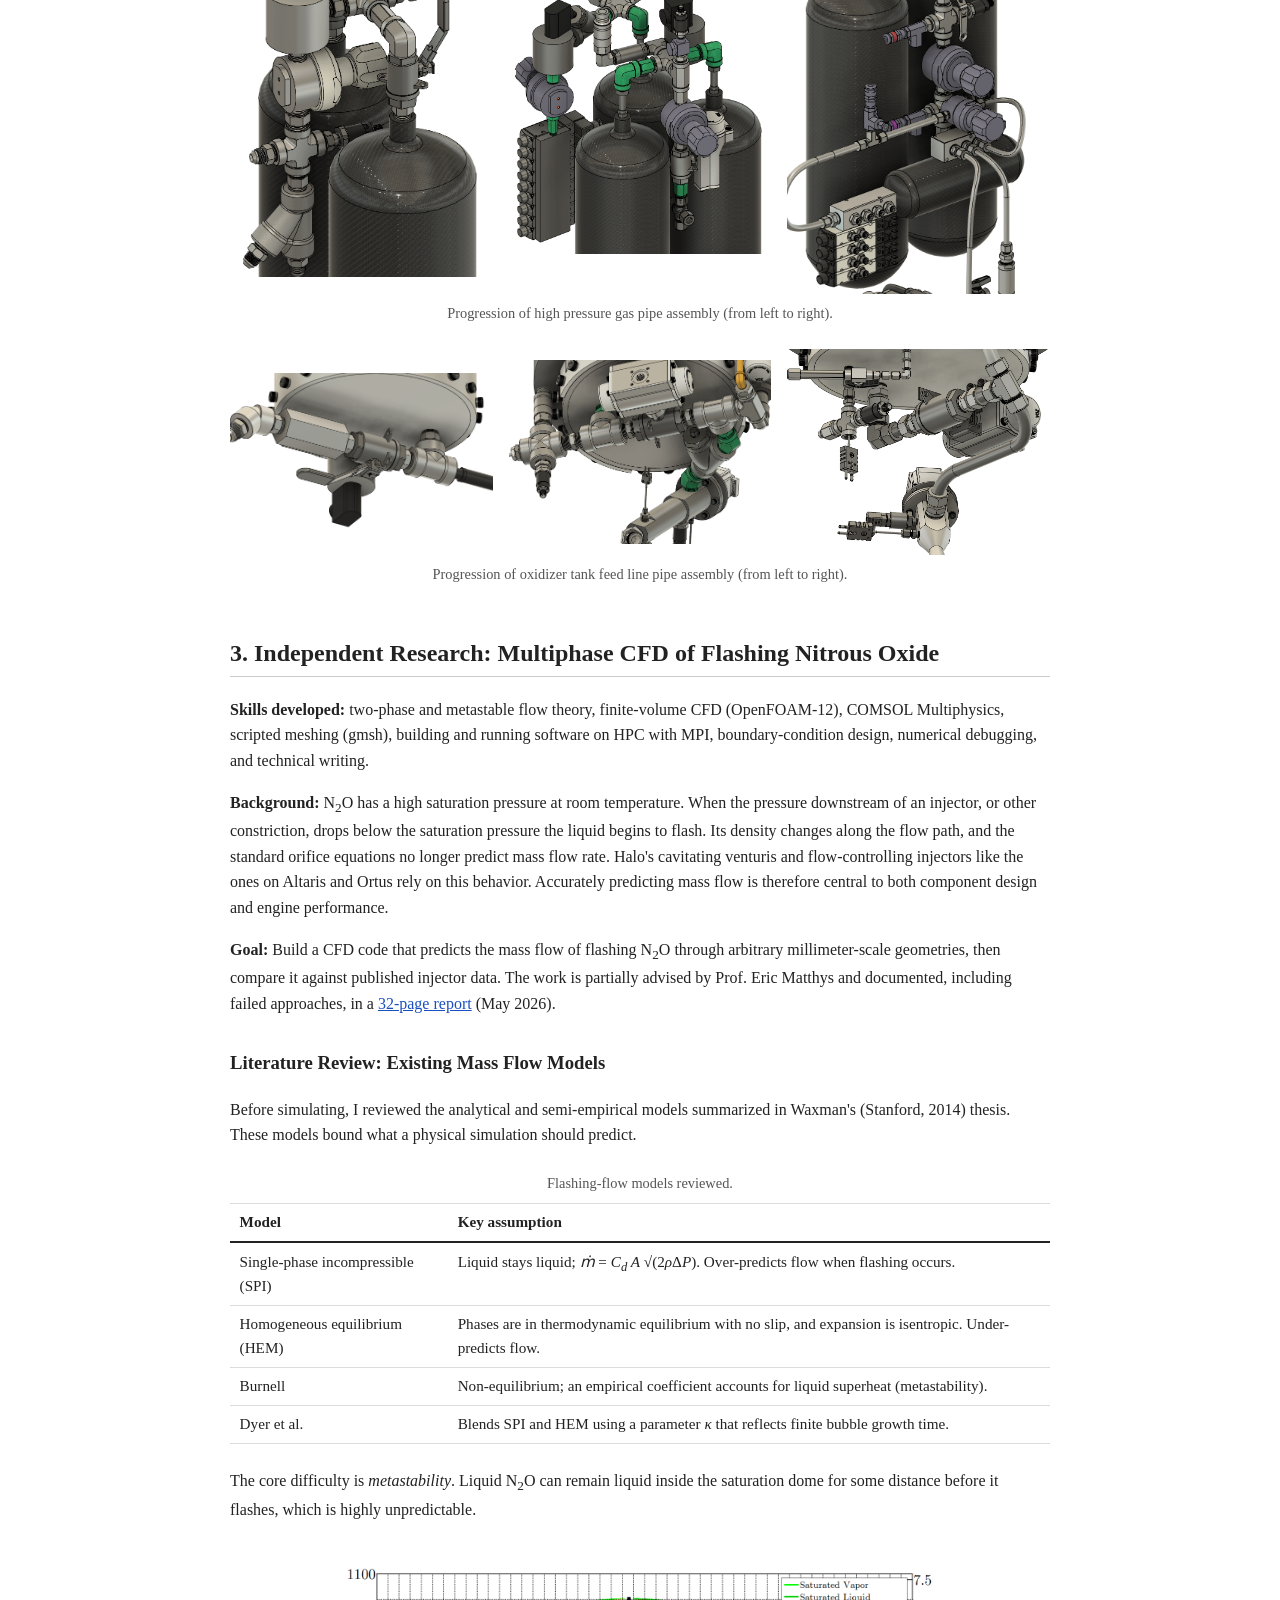
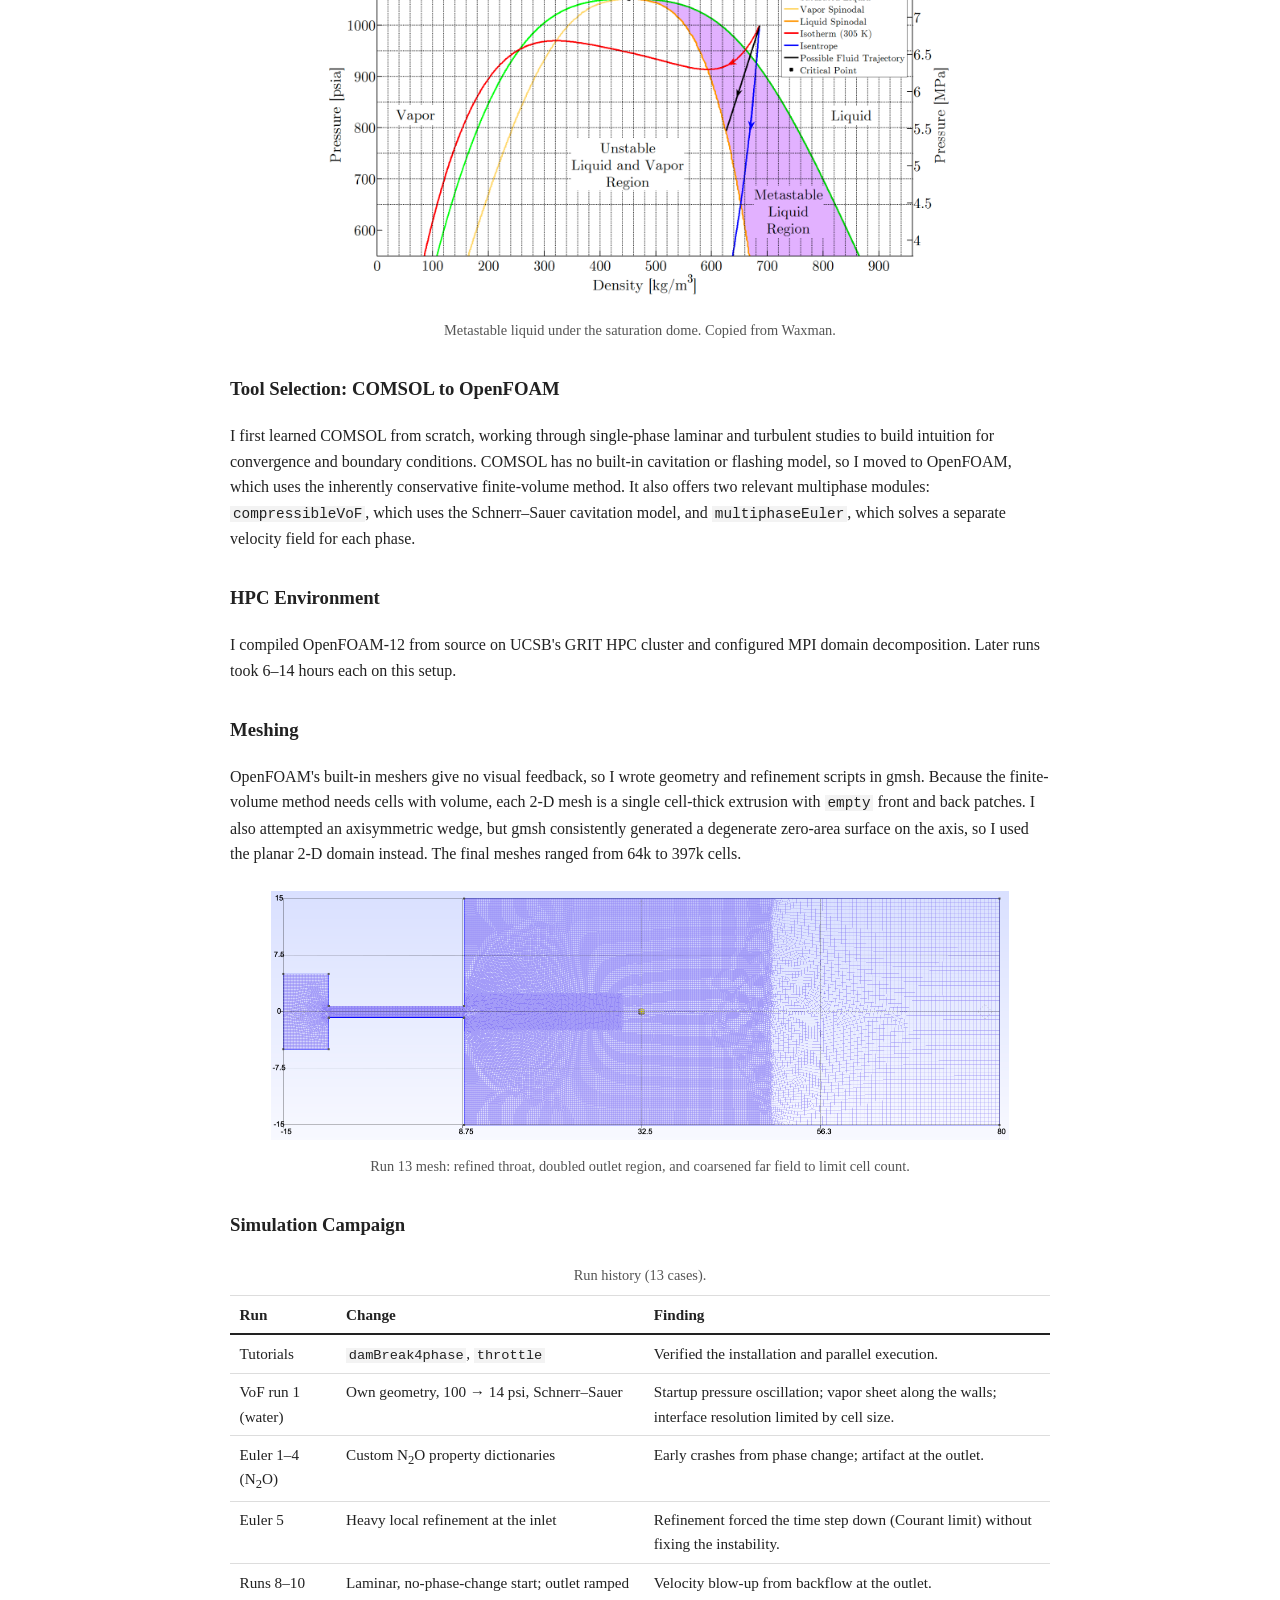
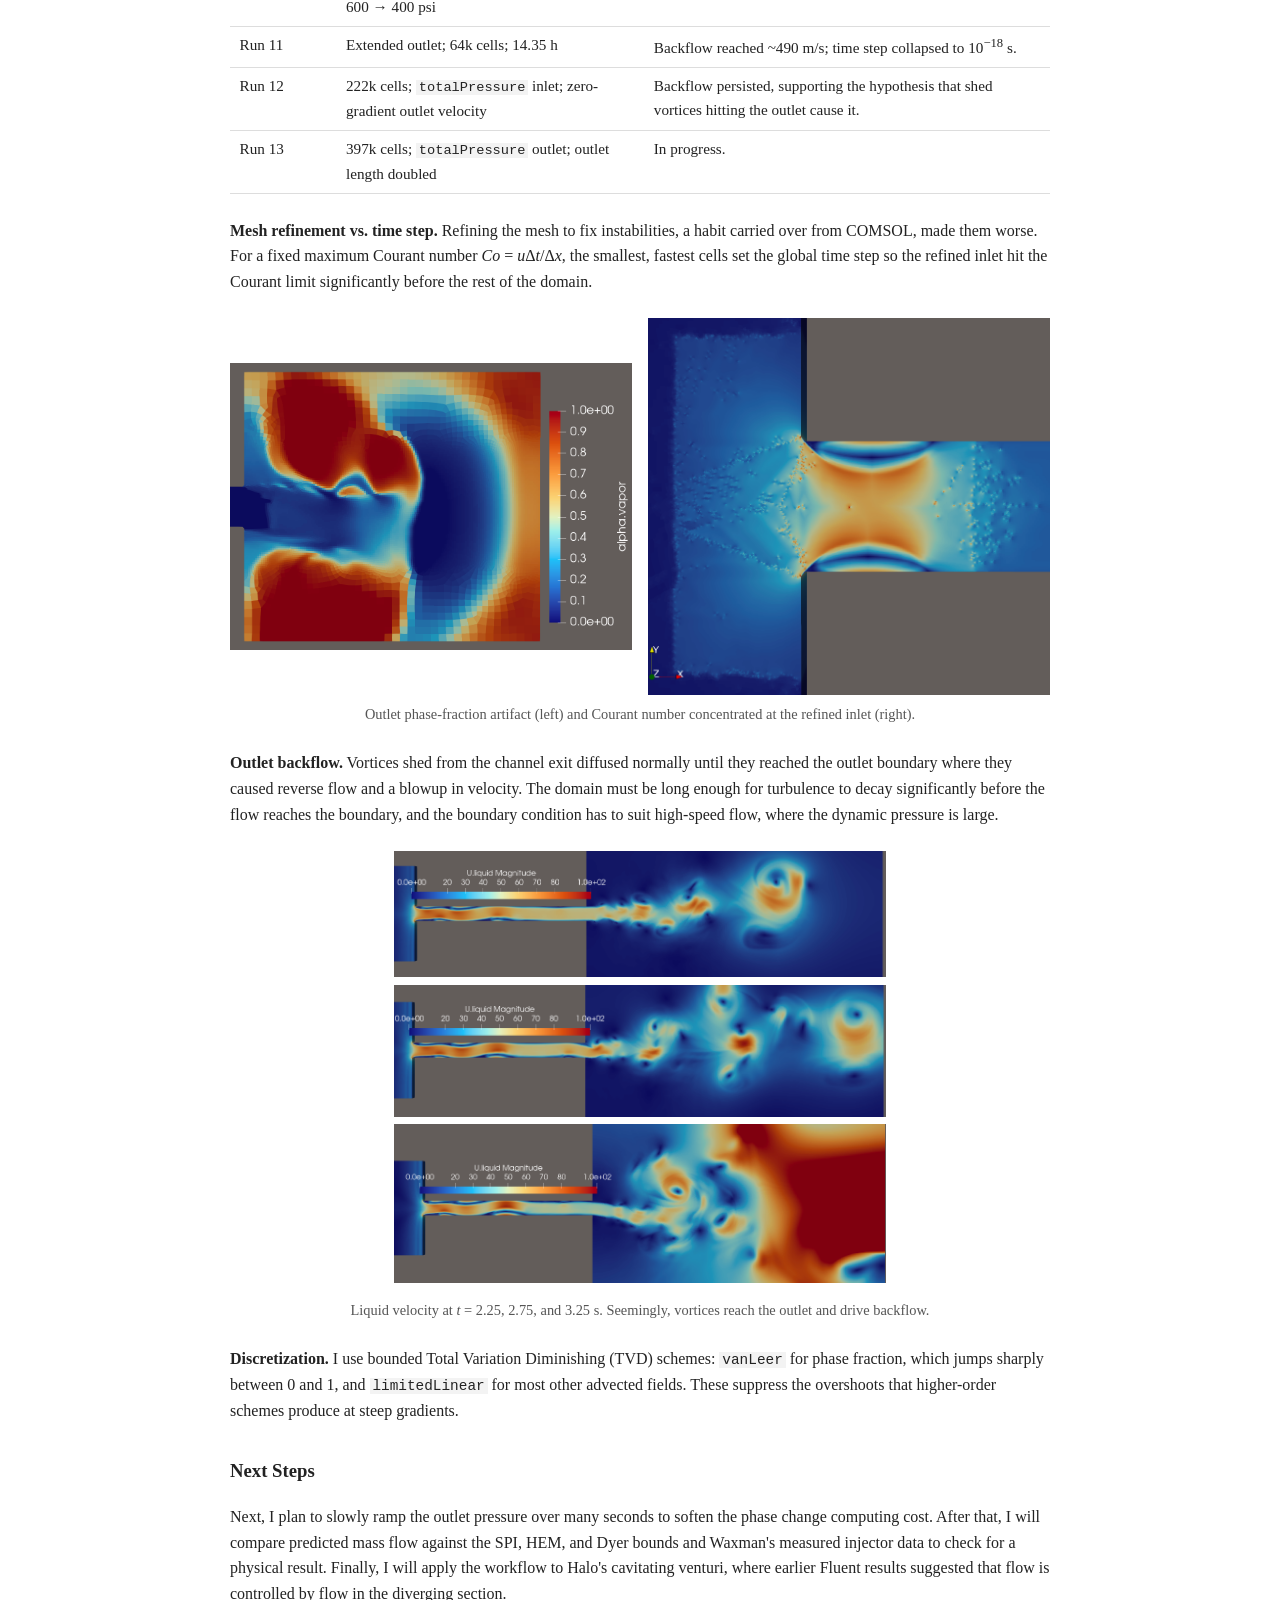
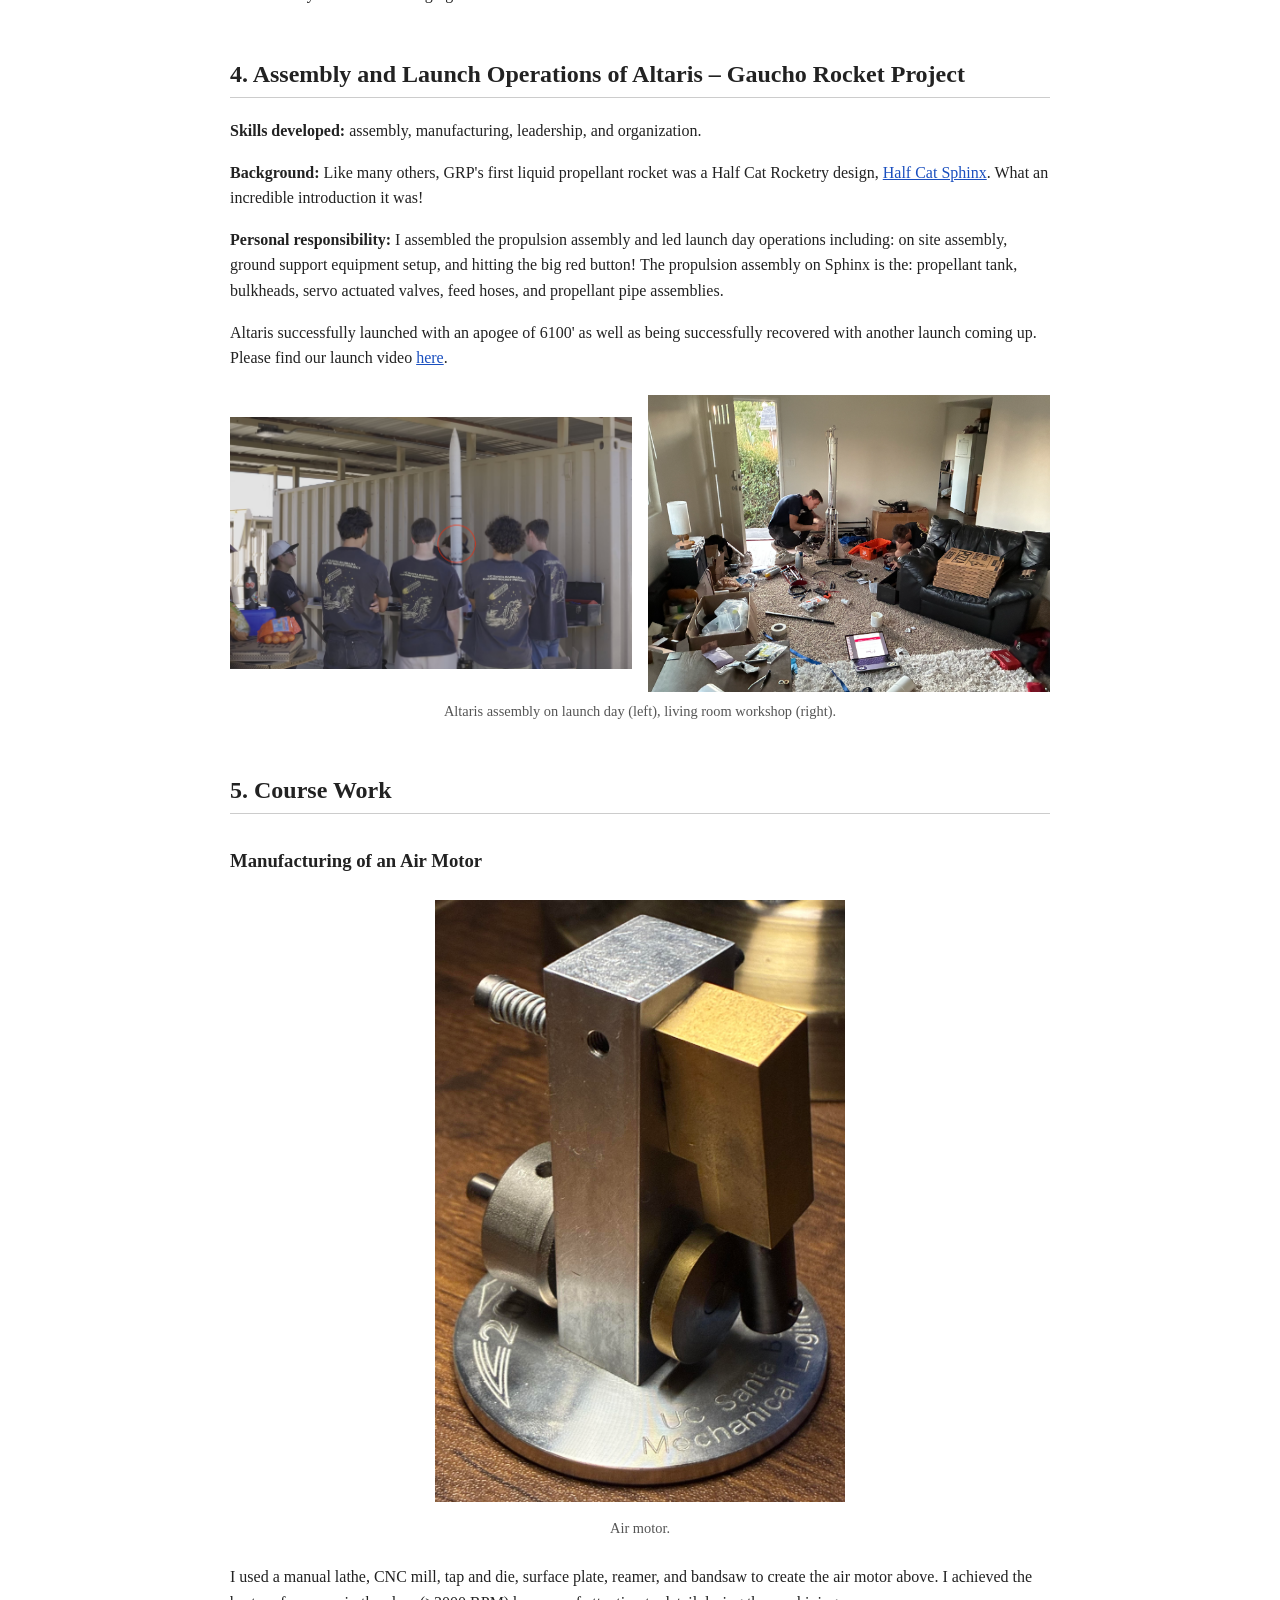
==== commit 16641e57: "Add Multiphase CFD report page as a new tab Converts the Multiphase CFD report (v1.1) from its LaTeX" ====
--- a/index.html
+++ b/index.html
@@ -7,6 +7,11 @@
   <link rel="stylesheet" href="style.css">
 </head>
 <body>
+
+<nav class="tabs">
+  <a href="index.html" aria-current="page">Portfolio</a>
+  <a href="multiphase-cfd.html">Multiphase CFD</a>
+</nav>
 
 <header>
   <h1>Casey Strattan Engineering Portfolio</h1>
@@ -249,7 +254,7 @@
 
   <p><strong>Background:</strong> N<sub>2</sub>O has a high saturation pressure at room temperature. When the pressure downstream of an injector, or other constriction, drops below the saturation pressure the liquid begins to flash. Its density changes along the flow path, and the standard orifice equations no longer predict mass flow rate. Halo's cavitating venturis and flow-controlling injectors like the ones on Altaris and Ortus rely on this behavior. Accurately predicting mass flow is therefore central to both component design and engine performance.</p>
 
-  <p><strong>Goal:</strong> Build a CFD code that predicts the mass flow of flashing N<sub>2</sub>O through arbitrary millimeter-scale geometries, then compare it against published injector data. The work is partially advised by Prof. Eric Matthys and documented, including failed approaches, in a 32-page report (May 2026).</p>
+  <p><strong>Goal:</strong> Build a CFD code that predicts the mass flow of flashing N<sub>2</sub>O through arbitrary millimeter-scale geometries, then compare it against published injector data. The work is partially advised by Prof. Eric Matthys and documented, including failed approaches, in a <a href="multiphase-cfd.html">32-page report</a> (May 2026).</p>
 
   <h3>Literature Review: Existing Mass Flow Models</h3>
   <p>Before simulating, I reviewed the analytical and semi-empirical models summarized in Waxman's (Stanford, 2014) thesis. These models bound what a physical simulation should predict.</p>
--- a/style.css
+++ b/style.css
@@ -39,6 +39,43 @@
   padding-left: 1.5rem;
 }
 
+nav.tabs {
+  display: flex;
+  justify-content: center;
+  gap: 2rem;
+  border-top: none;
+  padding: 0;
+}
+
+nav.tabs a {
+  color: #555;
+  text-decoration: none;
+  padding: 0.5rem 0;
+  margin-bottom: -1px;
+  border-bottom: 2px solid transparent;
+}
+
+nav.tabs a:hover {
+  color: #1a4fbf;
+}
+
+nav.tabs a[aria-current="page"] {
+  color: #222;
+  font-weight: bold;
+  border-bottom-color: #222;
+}
+
+ul.toc,
+ul.toc ul {
+  list-style: none;
+  margin: 0;
+  padding-left: 0;
+}
+
+ul.toc ul {
+  padding-left: 1.5rem;
+}
+
 h2 {
   margin-top: 3rem;
   border-bottom: 1px solid #ccc;
@@ -79,6 +116,14 @@
   max-width: 50%;
 }
 
+figure.medium img {
+  max-width: 80%;
+}
+
+figure figure {
+  margin: 0.75rem 0;
+}
+
 figcaption {
   font-size: 0.9rem;
   color: #555;
@@ -97,11 +142,27 @@
   min-width: 0;
 }
 
+.row.subfigures {
+  align-items: flex-end;
+}
+
+.row > figure {
+  flex: 1;
+  min-width: 0;
+  margin: 0;
+}
+
 table {
   border-collapse: collapse;
   width: 100%;
   margin: 1.5rem 0;
   font-size: 0.95rem;
+}
+
+table.compact {
+  width: auto;
+  margin-left: auto;
+  margin-right: auto;
 }
 
 caption {
@@ -128,12 +189,22 @@
   background: #f7f7f7;
 }
 
+mjx-container[display="true"] {
+  overflow-x: auto;
+  overflow-y: hidden;
+}
+
 @media (max-width: 600px) {
   .row {
     flex-direction: column;
   }
 
-  figure.small img {
+  .row.subfigures {
+    align-items: center;
+  }
+
+  figure.small img,
+  figure.medium img {
     max-width: 100%;
   }
 
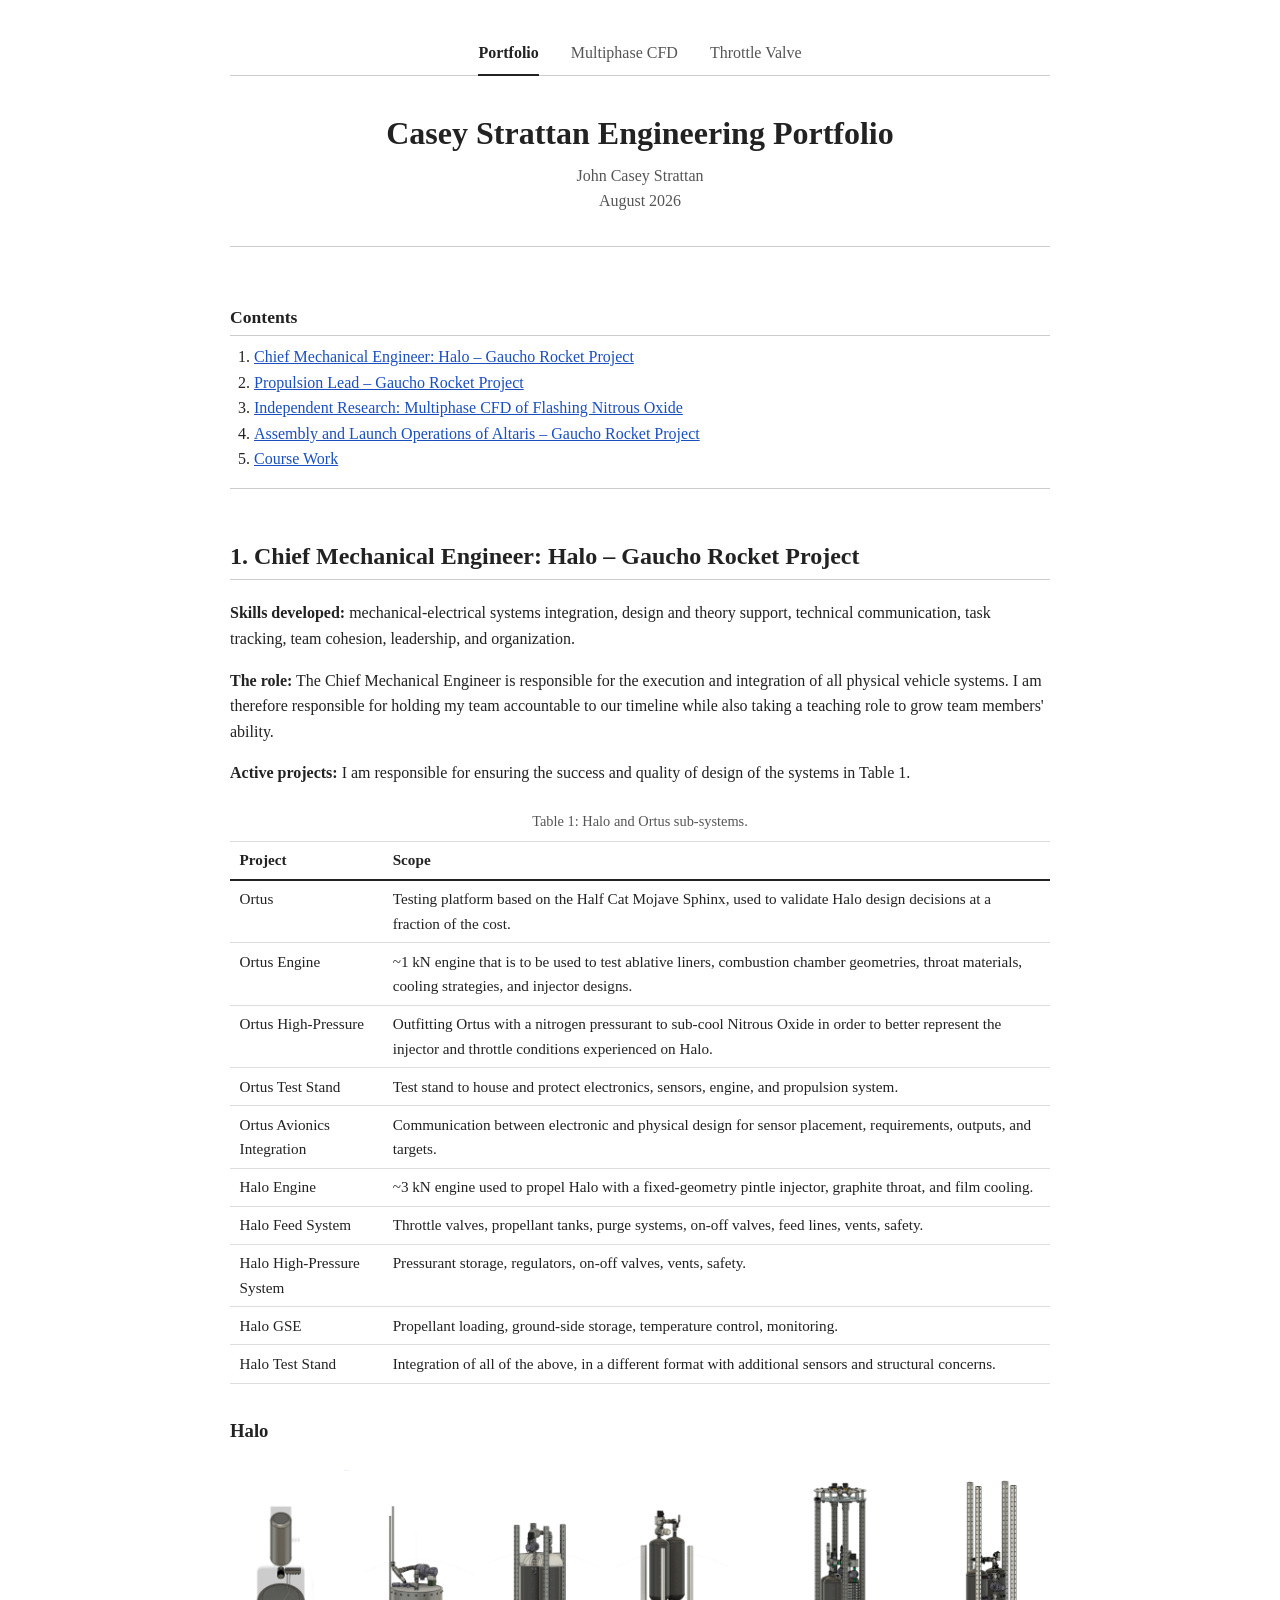
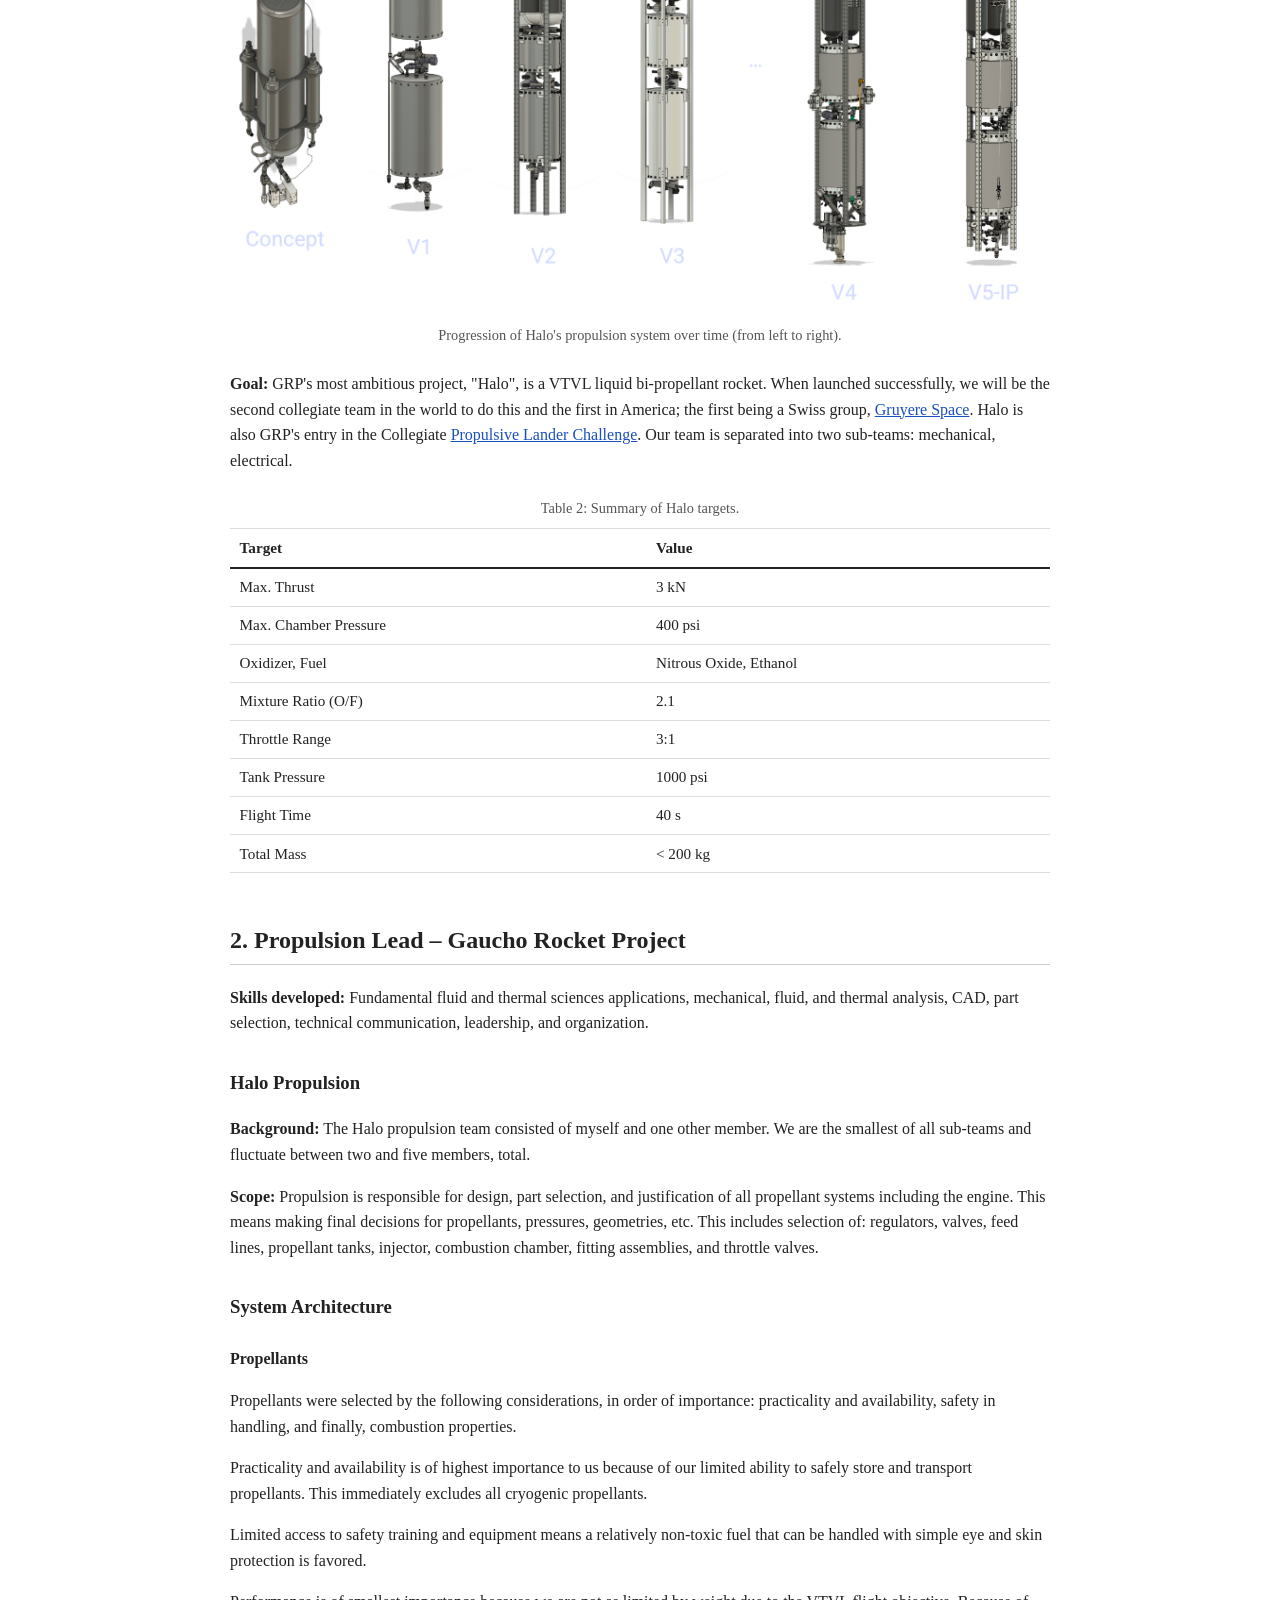
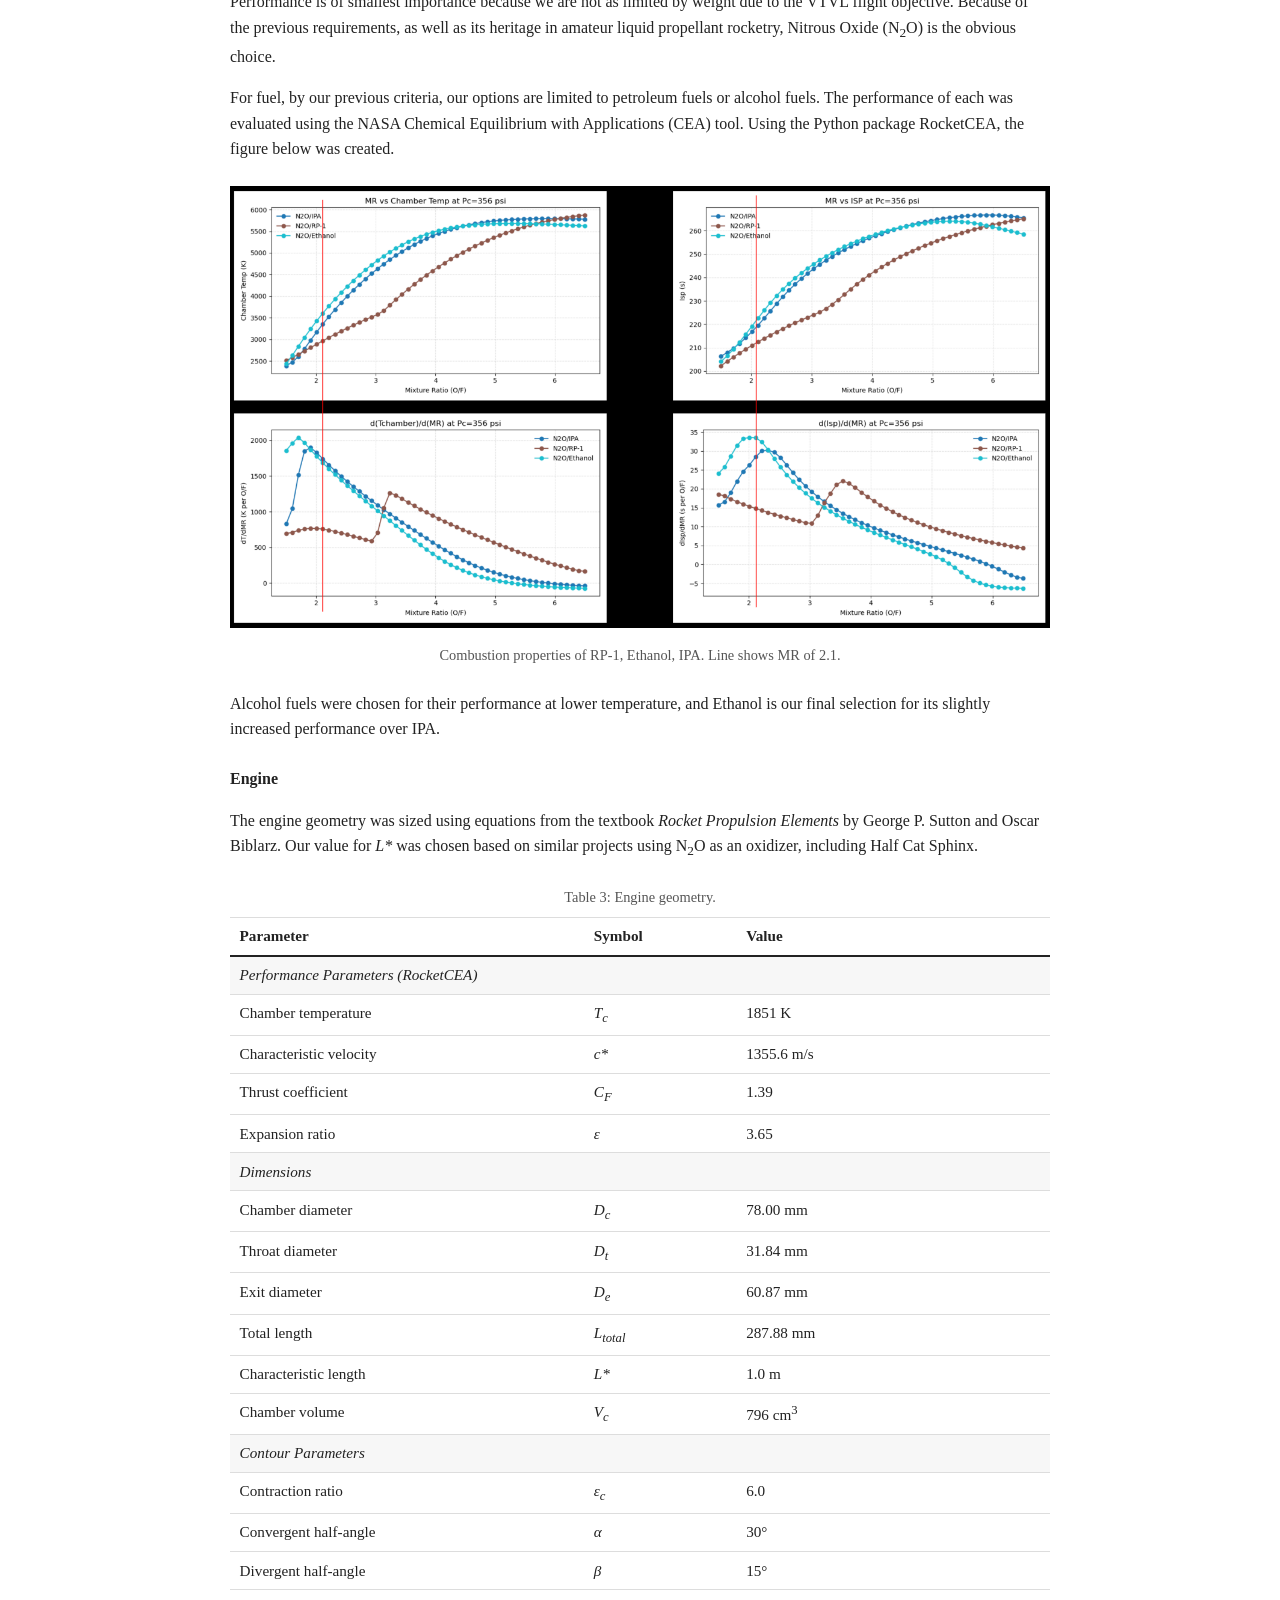
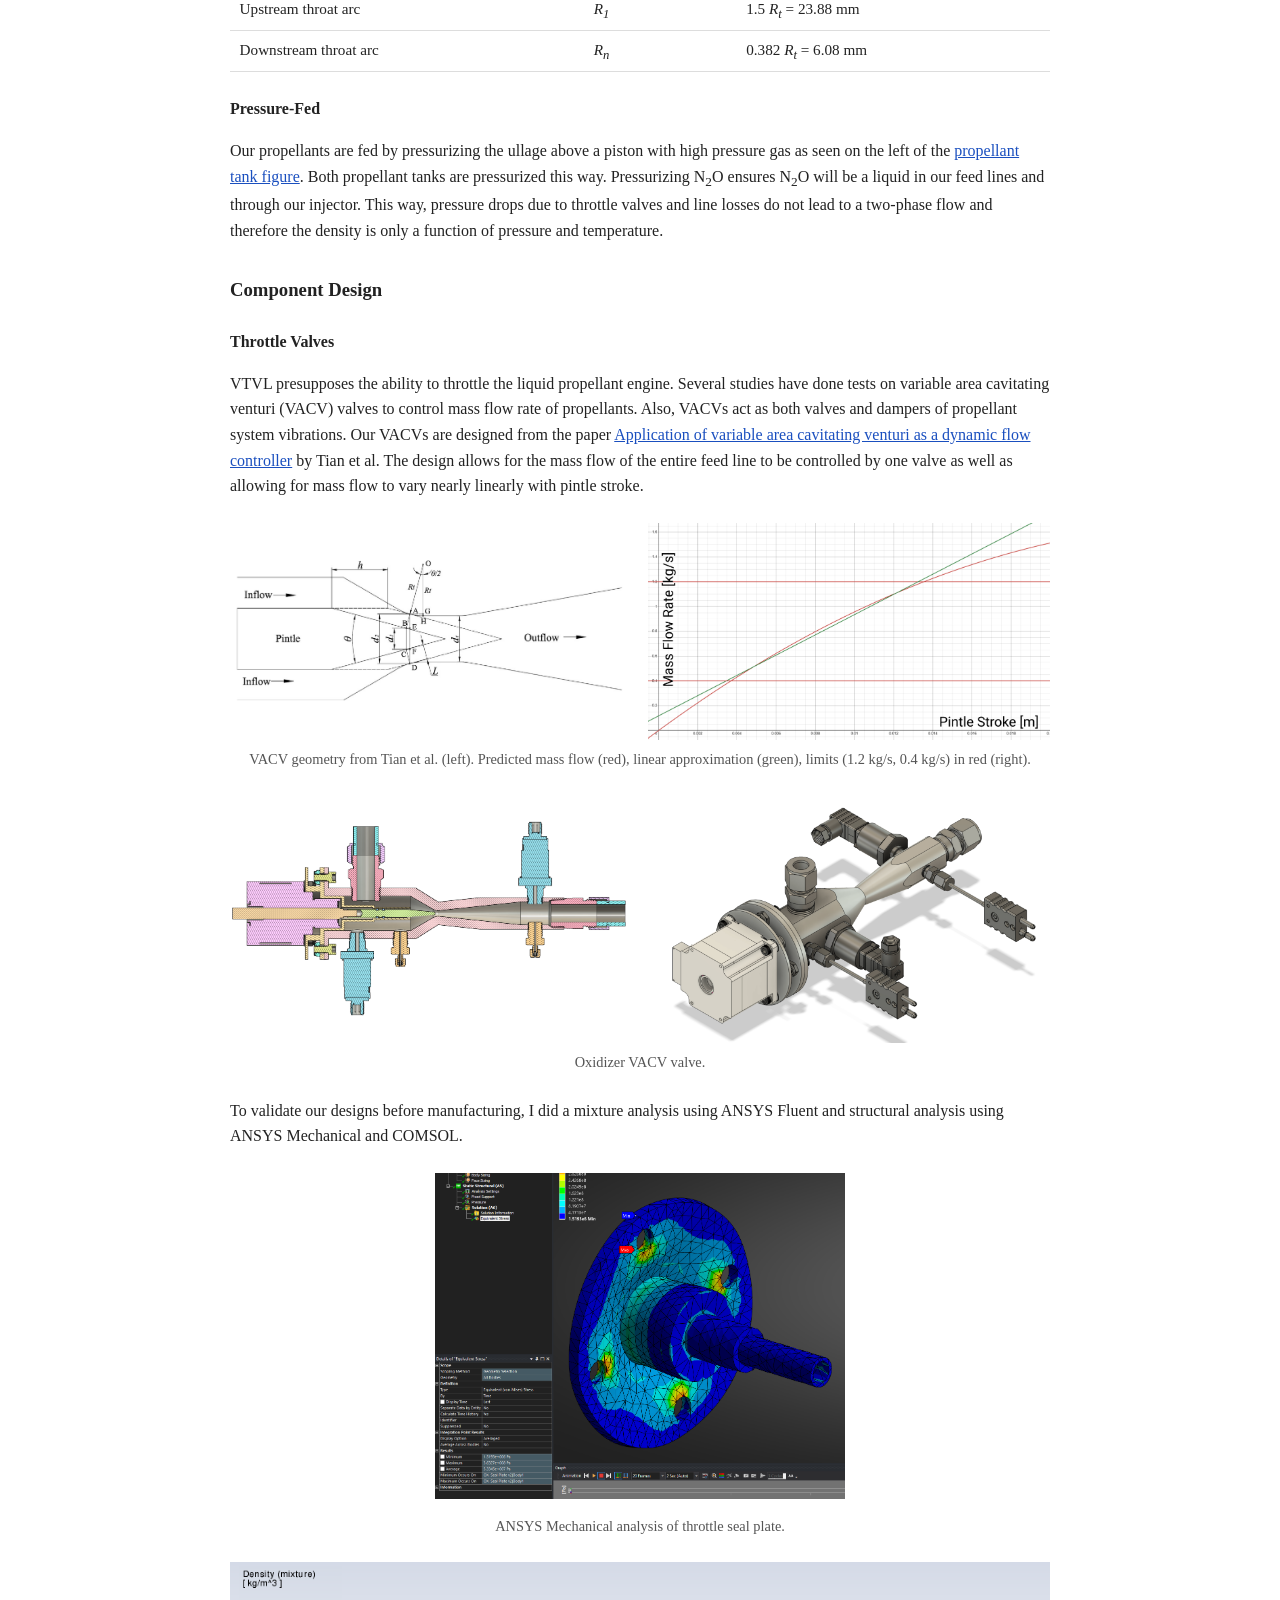
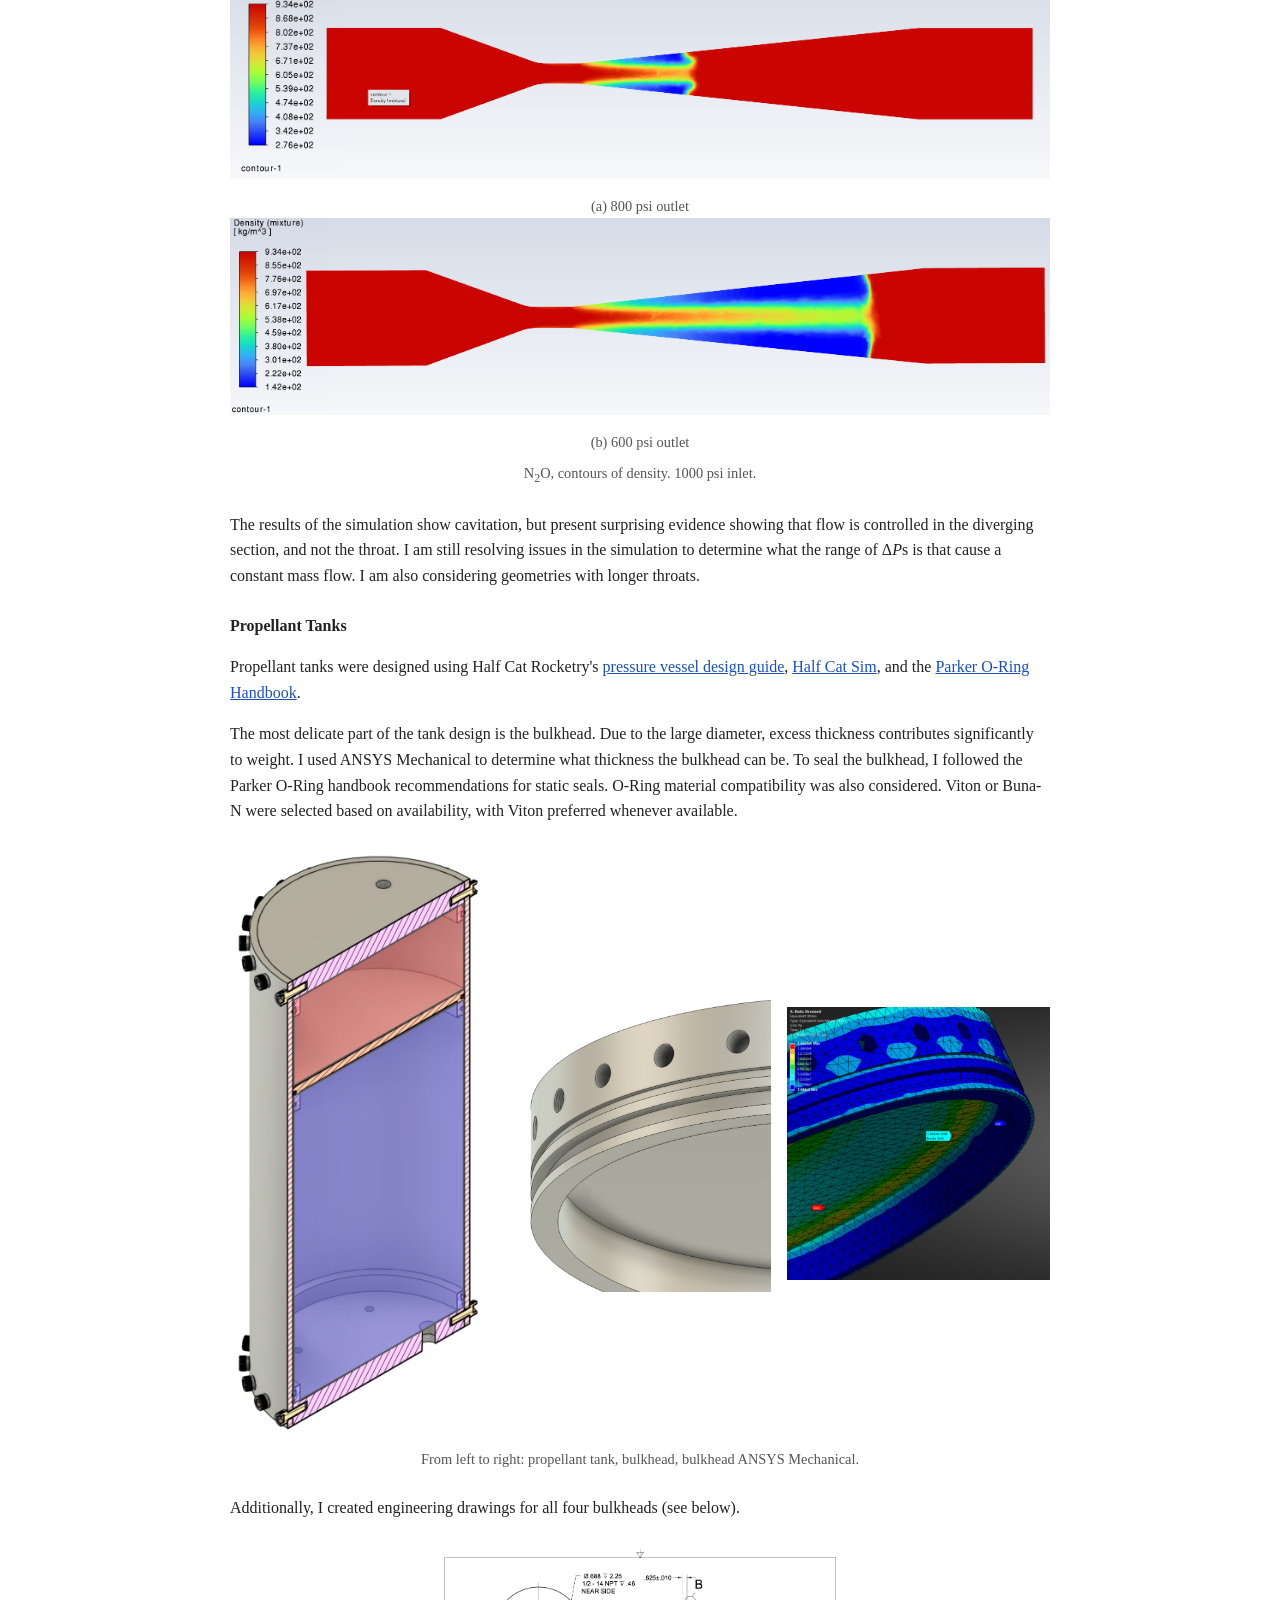
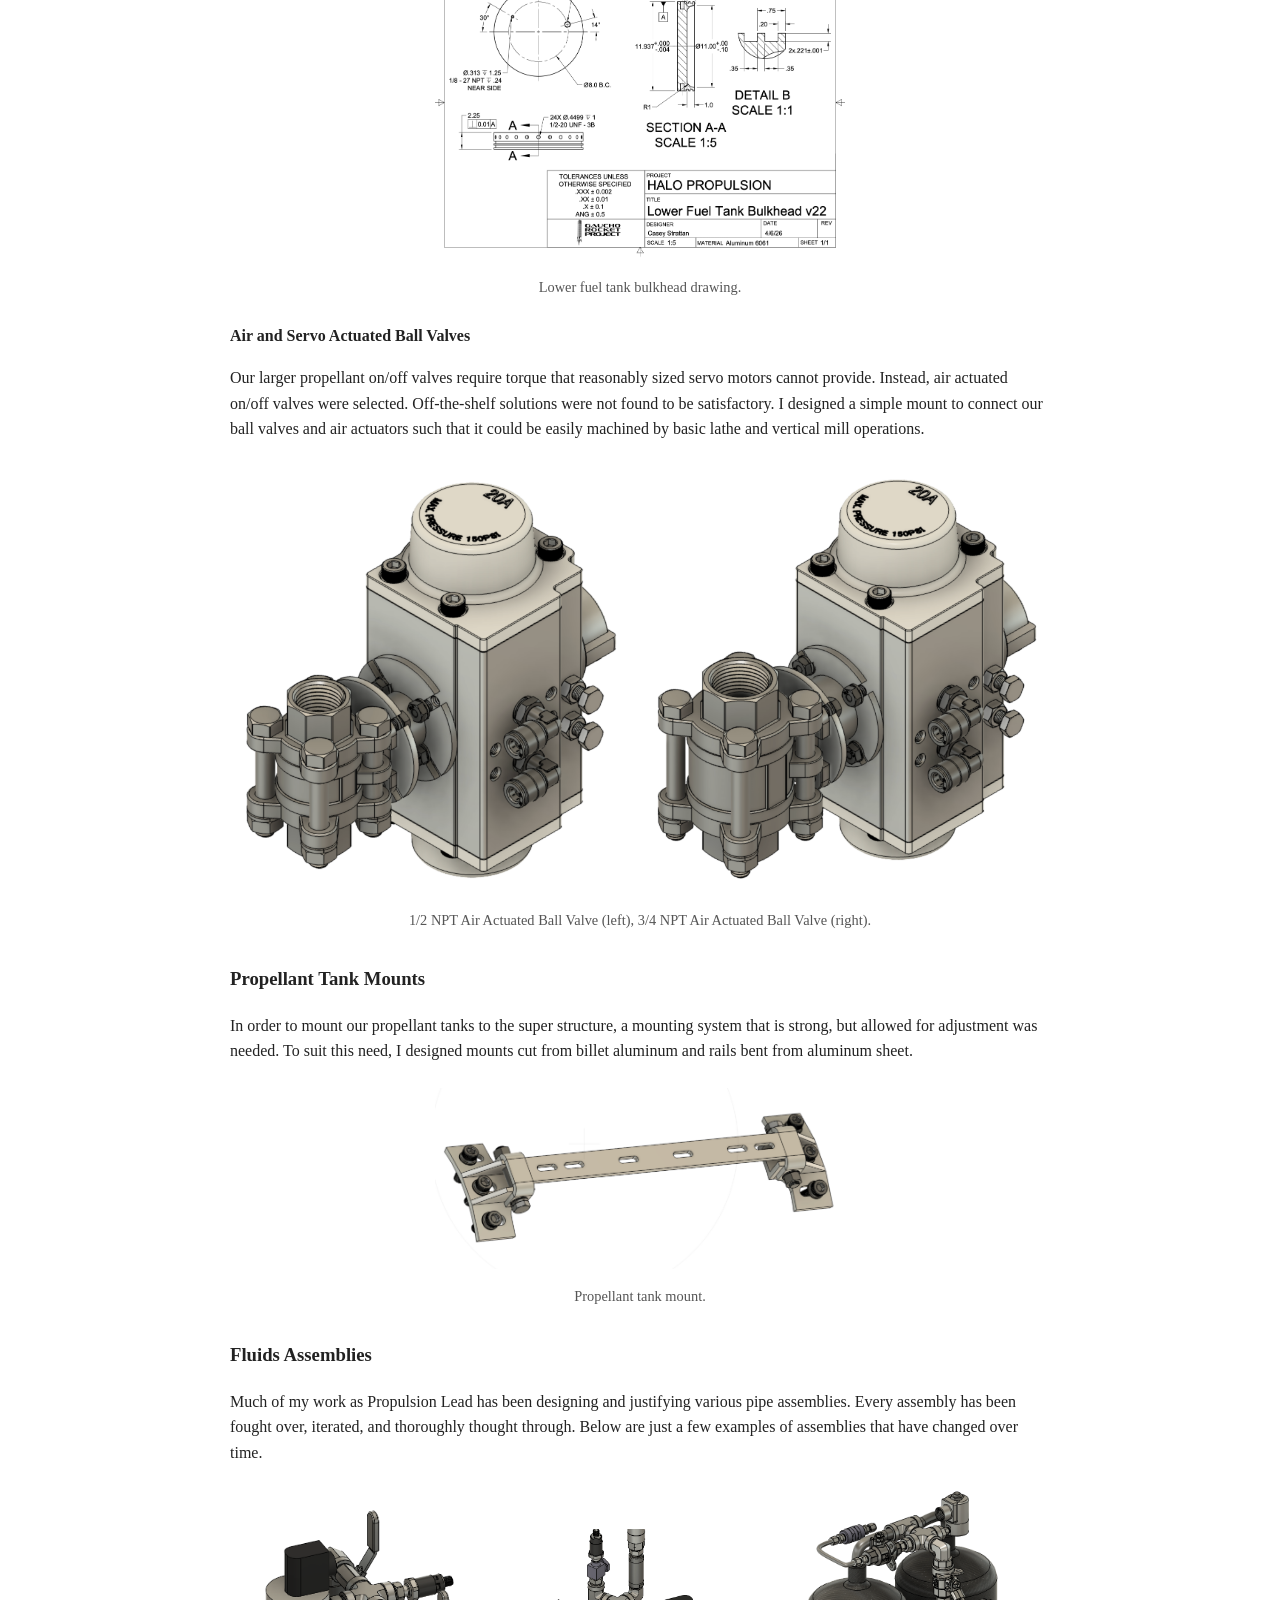
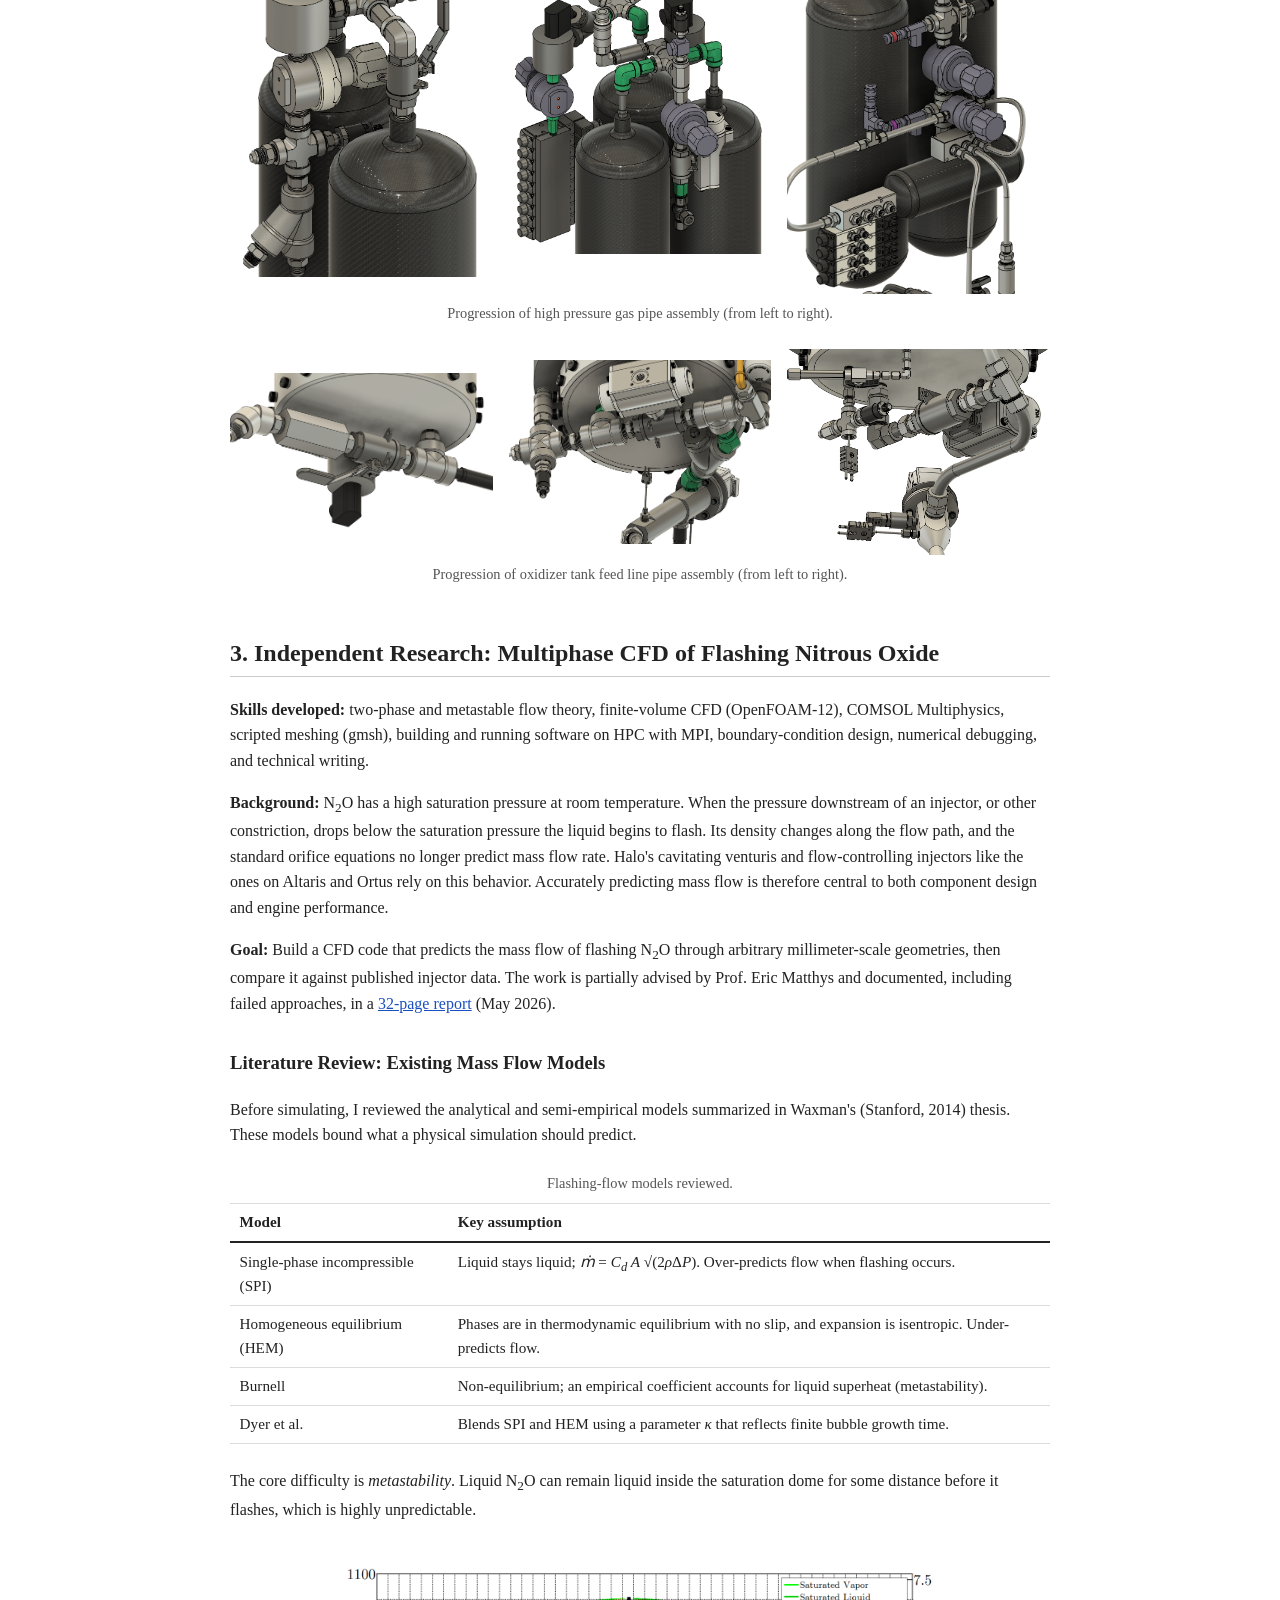
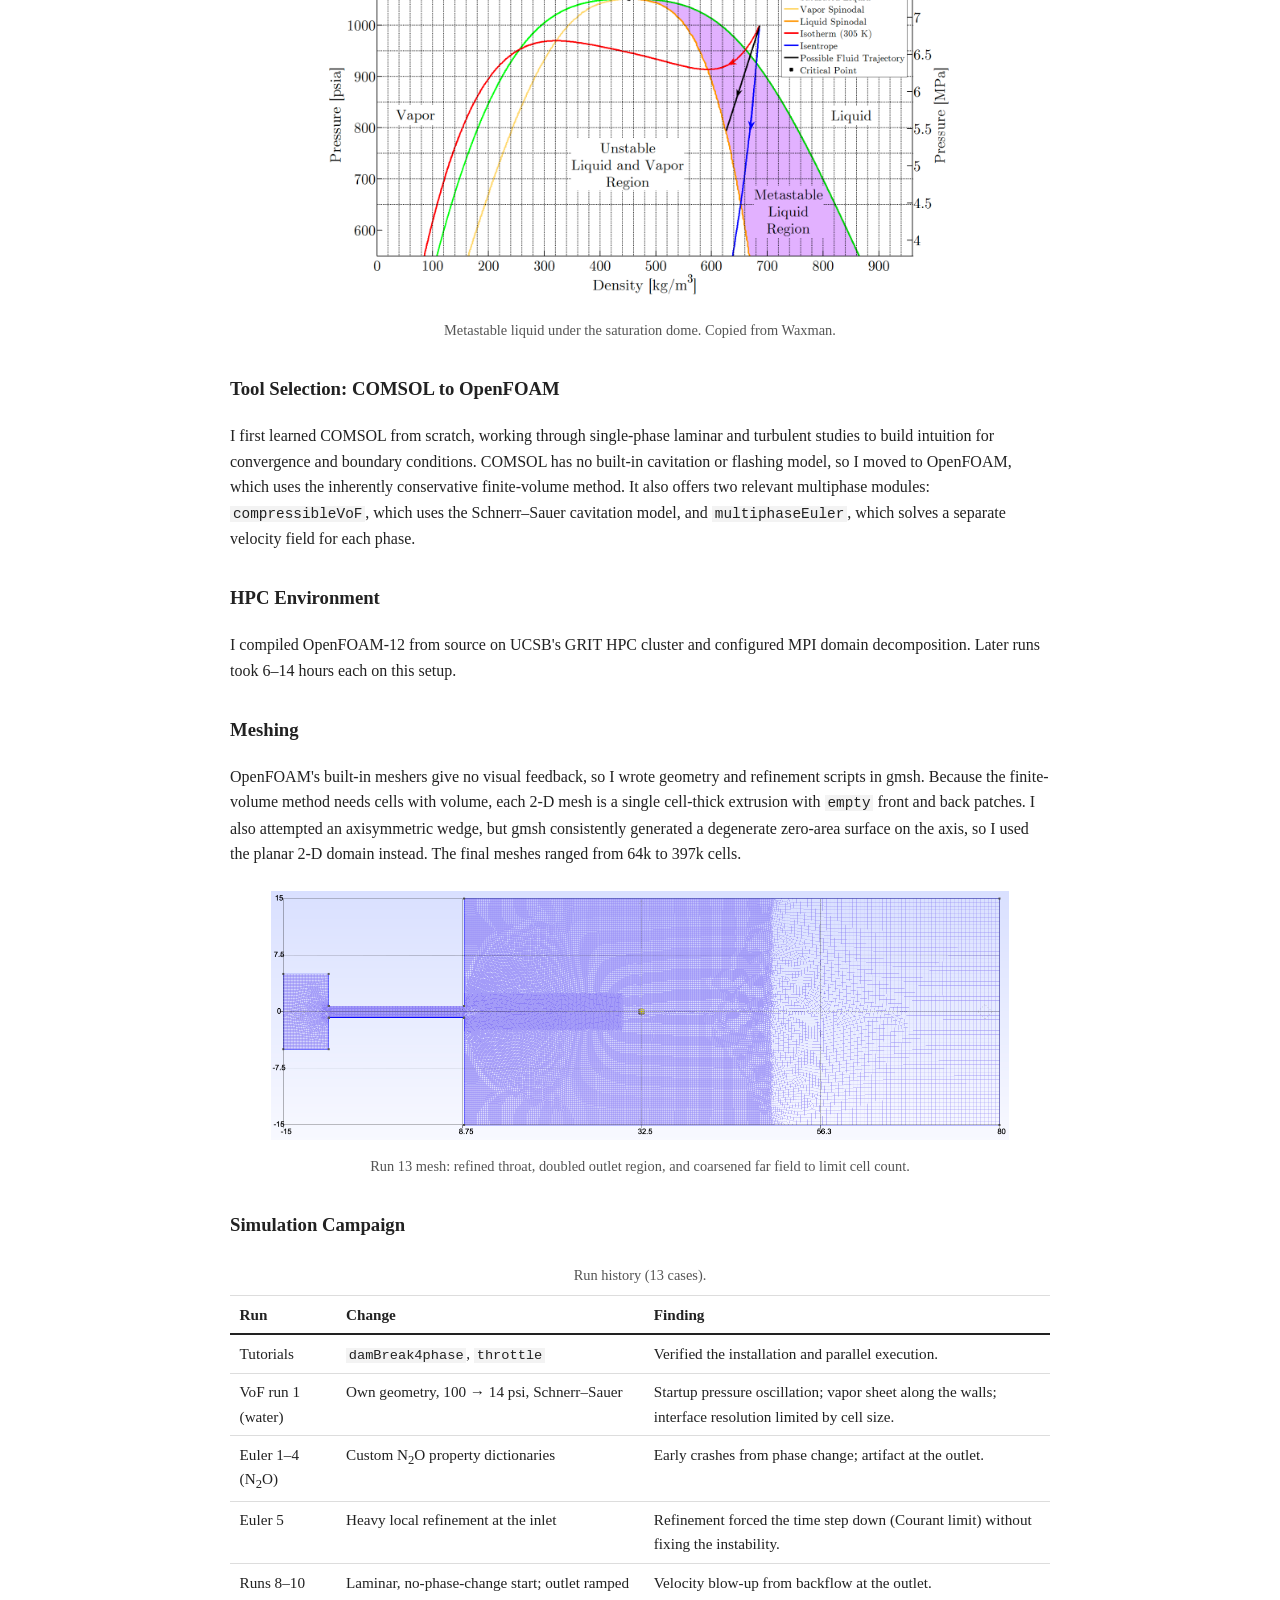
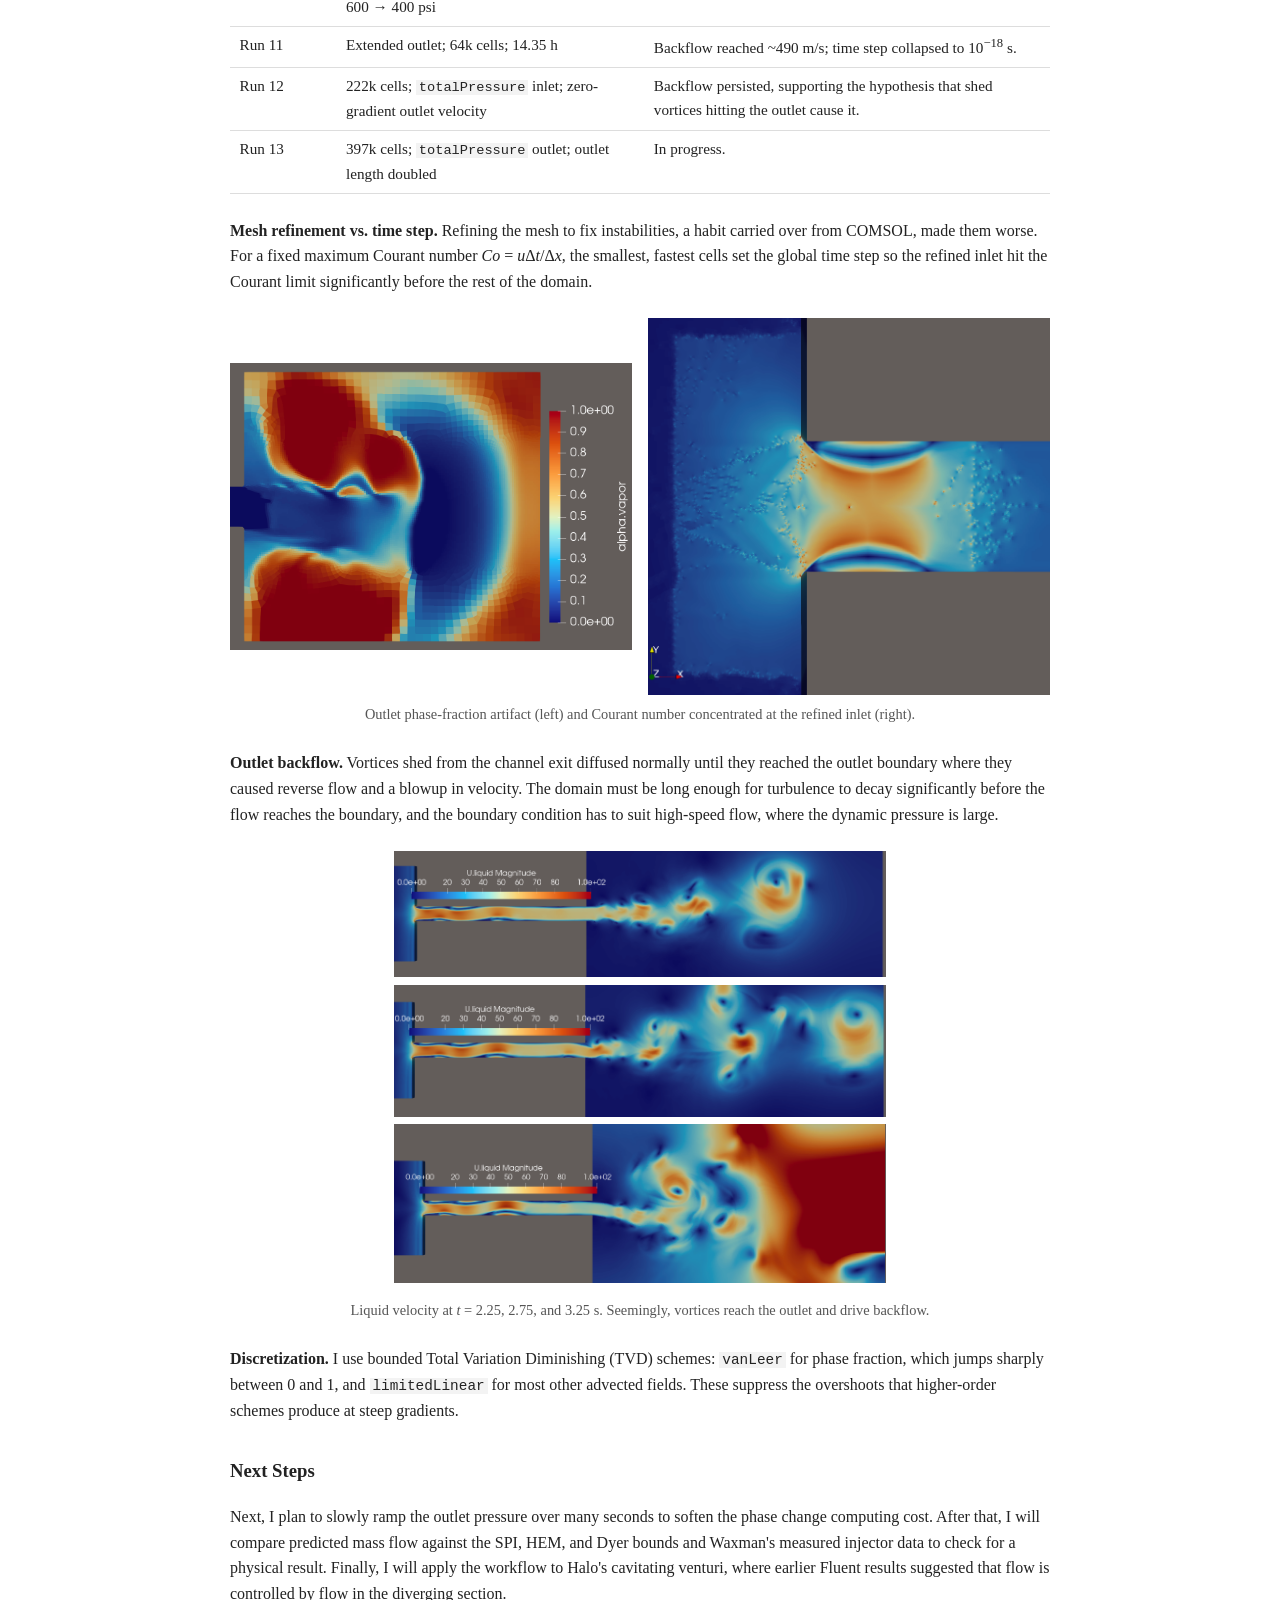
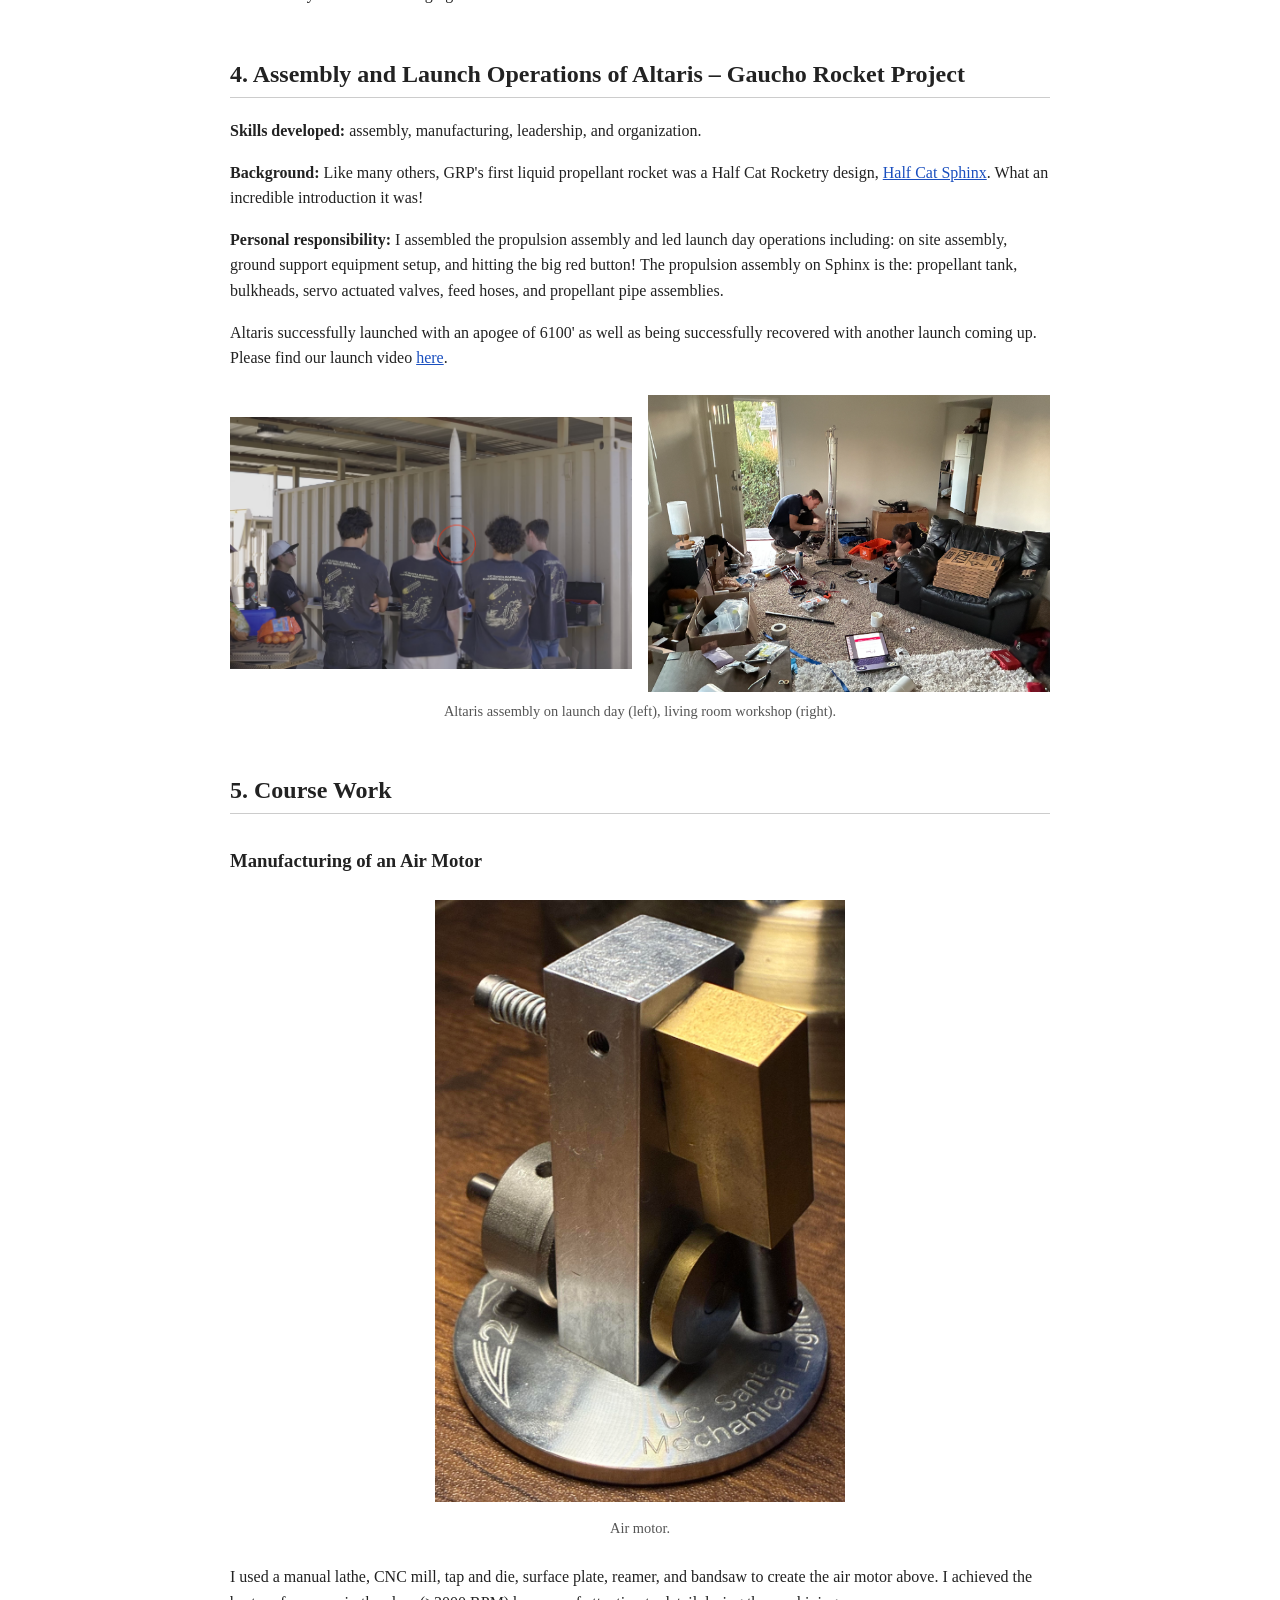
==== commit 15c041a2: "Add Throttle Valve design doc as a third tab Converts the "Throttle Valve Selection and Design" doc " ====
--- a/index.html
+++ b/index.html
@@ -11,6 +11,7 @@
 <nav class="tabs">
   <a href="index.html" aria-current="page">Portfolio</a>
   <a href="multiphase-cfd.html">Multiphase CFD</a>
+  <a href="throttle-valve.html">Throttle Valve</a>
 </nav>
 
 <header>
--- a/style.css
+++ b/style.css
@@ -6,6 +6,7 @@
   max-width: 820px;
   margin: 0 auto;
   padding: 2rem 1rem 4rem;
+  overflow-wrap: break-word;
 }
 
 header {
@@ -50,6 +51,7 @@
 nav.tabs a {
   color: #555;
   text-decoration: none;
+  white-space: nowrap;
   padding: 0.5rem 0;
   margin-bottom: -1px;
   border-bottom: 2px solid transparent;
@@ -73,7 +75,33 @@
 }
 
 ul.toc ul {
-  padding-left: 1.5rem;
+  padding-left: 2.75rem;
+}
+
+ul.toc summary {
+  cursor: pointer;
+  list-style: none;
+}
+
+ul.toc summary::-webkit-details-marker {
+  display: none;
+}
+
+ul.toc summary::before {
+  content: "\25B8";
+  display: inline-block;
+  width: 1.25rem;
+  text-align: center;
+  color: #555;
+  transition: transform 0.15s;
+}
+
+ul.toc details[open] > summary::before {
+  transform: rotate(90deg);
+}
+
+ul.toc > li > a {
+  margin-left: 1.25rem;
 }
 
 h2 {
@@ -93,6 +121,12 @@
 
 a {
   color: #1a4fbf;
+}
+
+hr {
+  border: none;
+  border-top: 1px solid #ccc;
+  margin: 2rem 0;
 }
 
 code {
@@ -190,11 +224,21 @@
 }
 
 mjx-container[display="true"] {
+  min-width: 0 !important;
   overflow-x: auto;
   overflow-y: hidden;
 }
 
 @media (max-width: 600px) {
+  nav.tabs {
+    gap: 1rem;
+    flex-wrap: wrap;
+  }
+
+  nav.tabs a {
+    font-size: 0.95rem;
+  }
+
   .row {
     flex-direction: column;
   }
